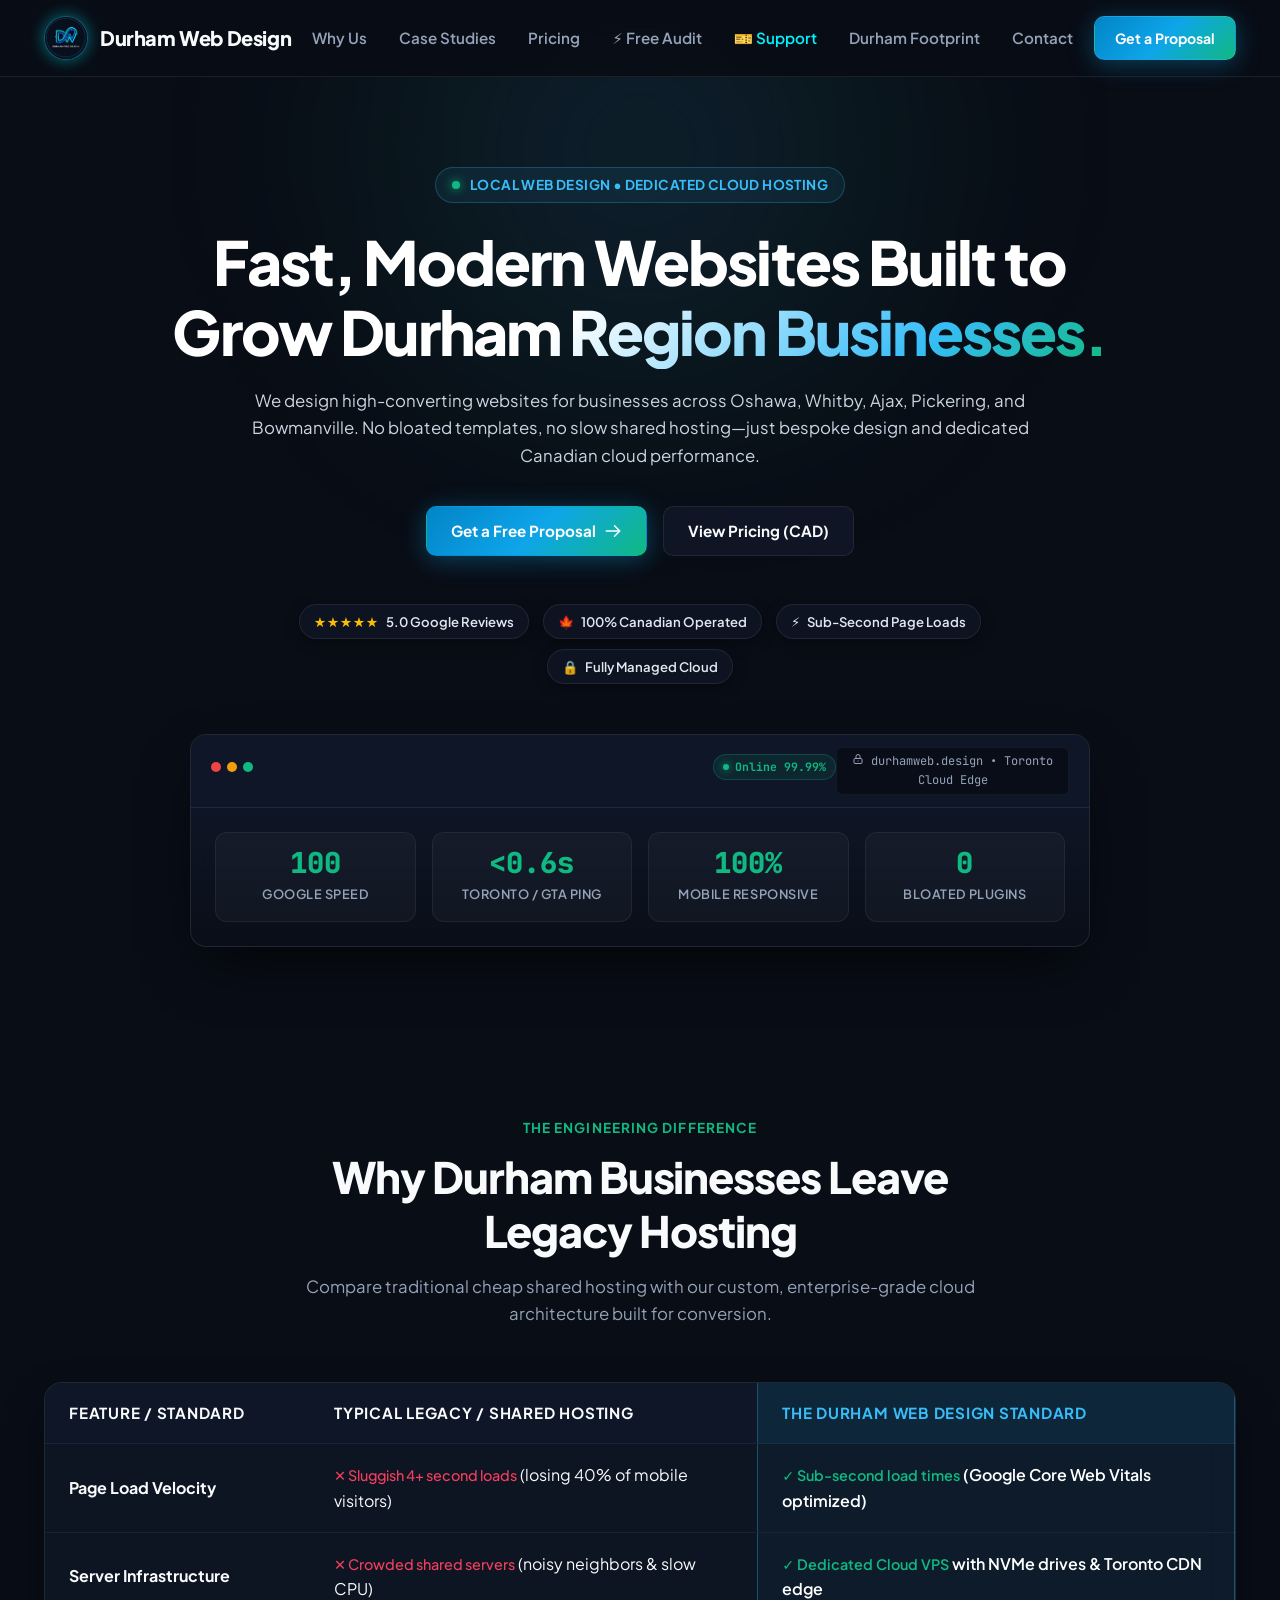
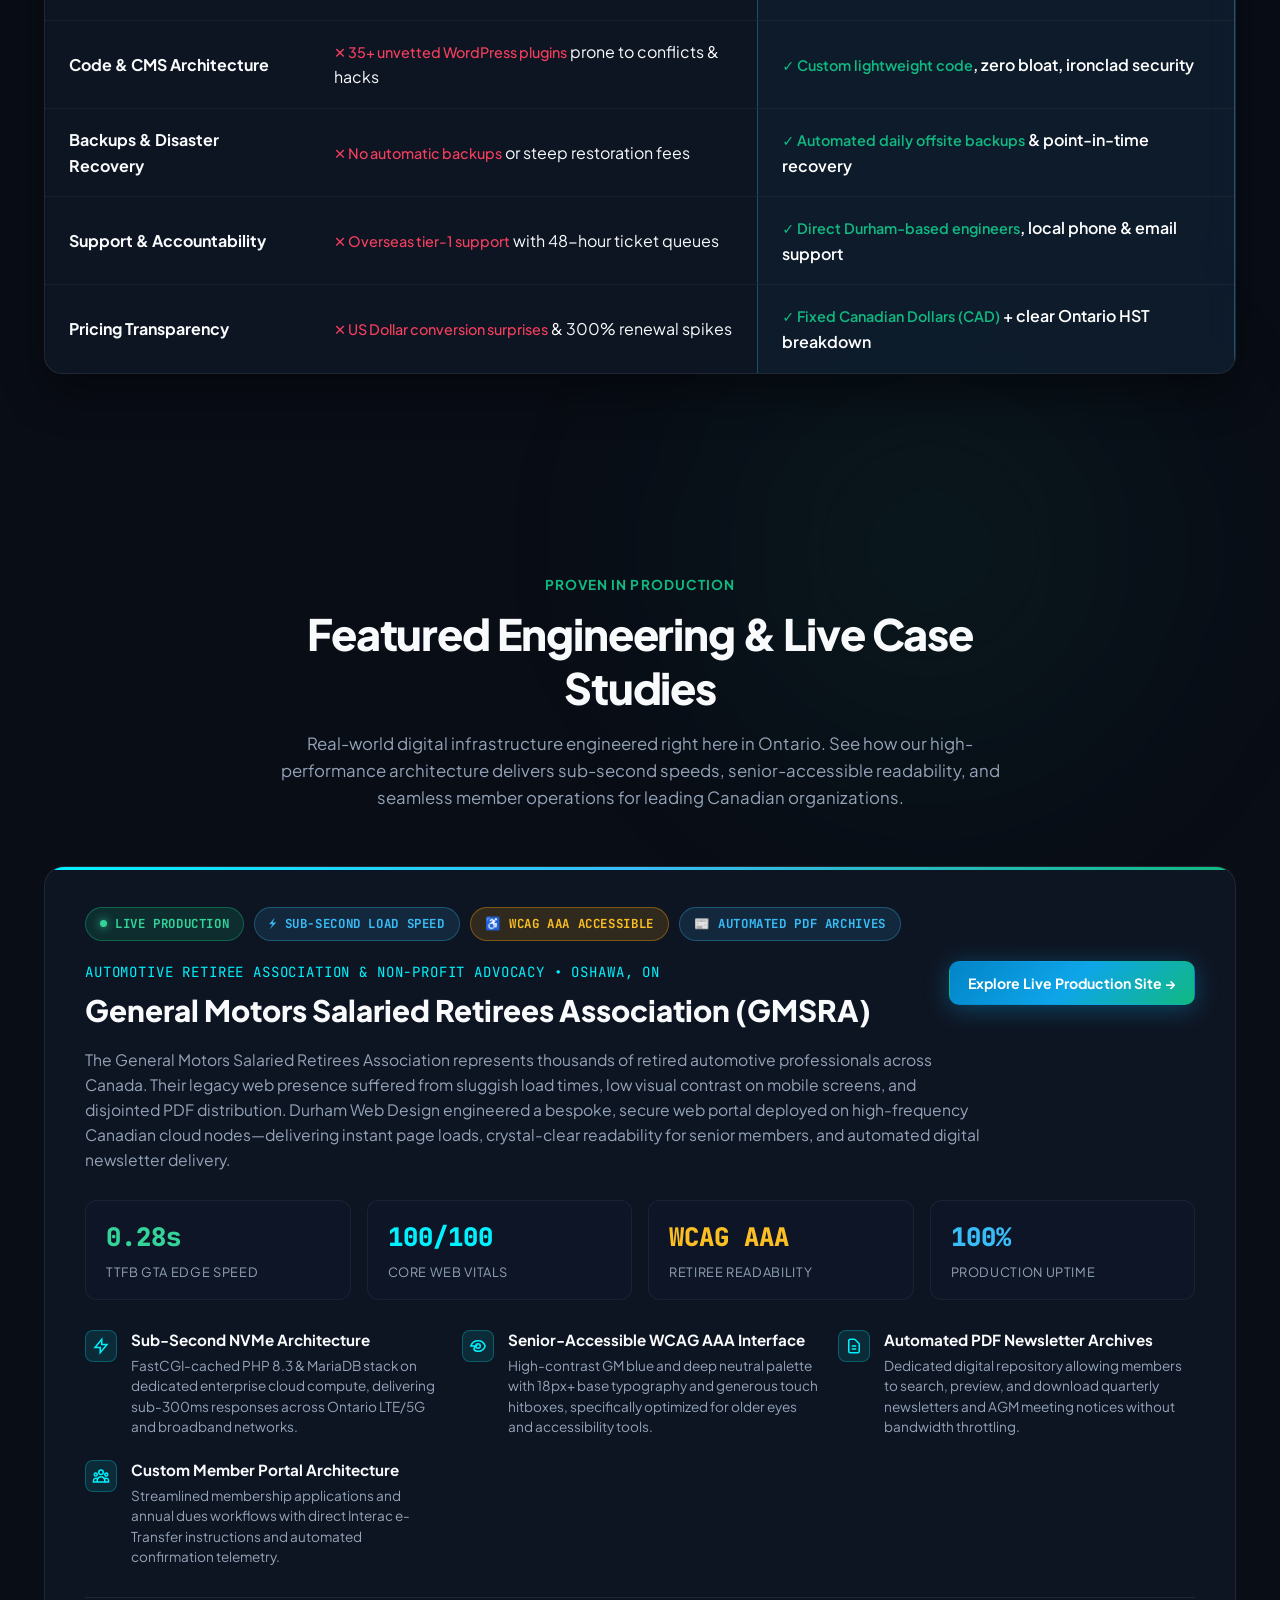
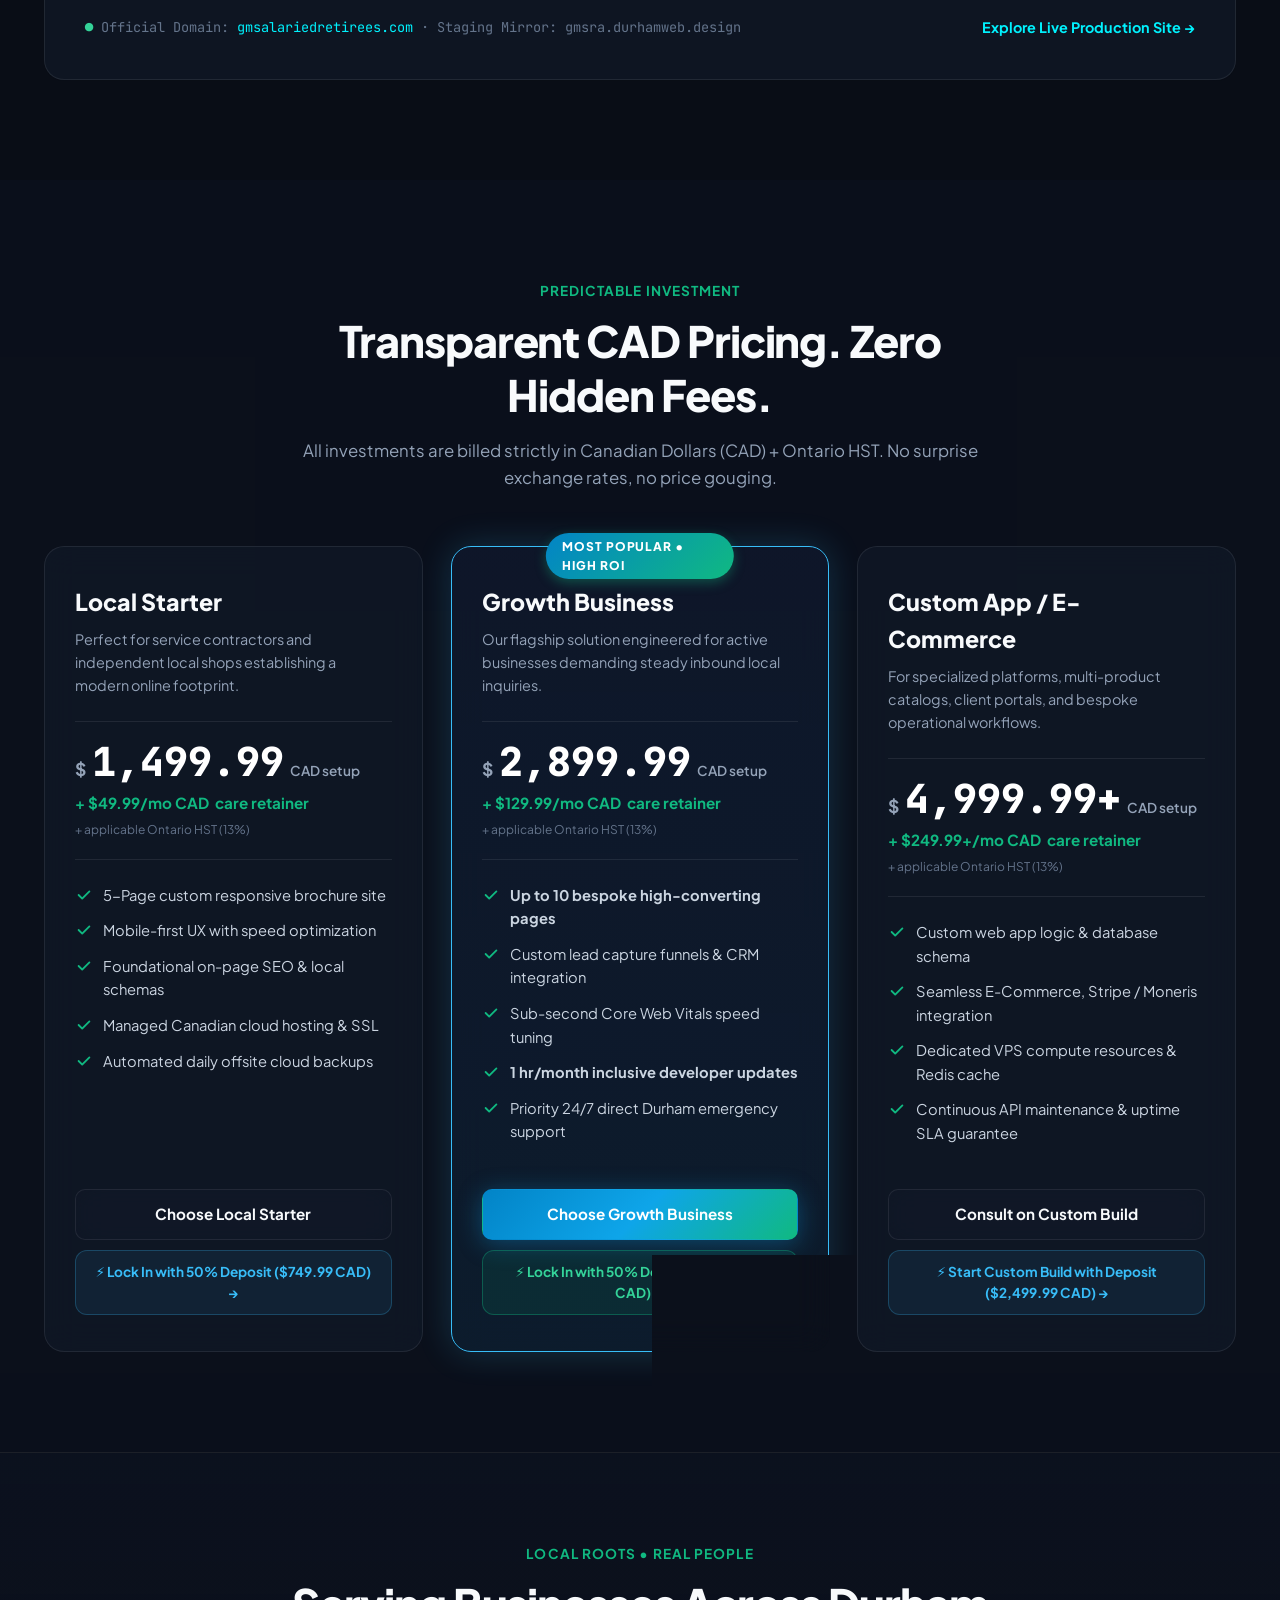
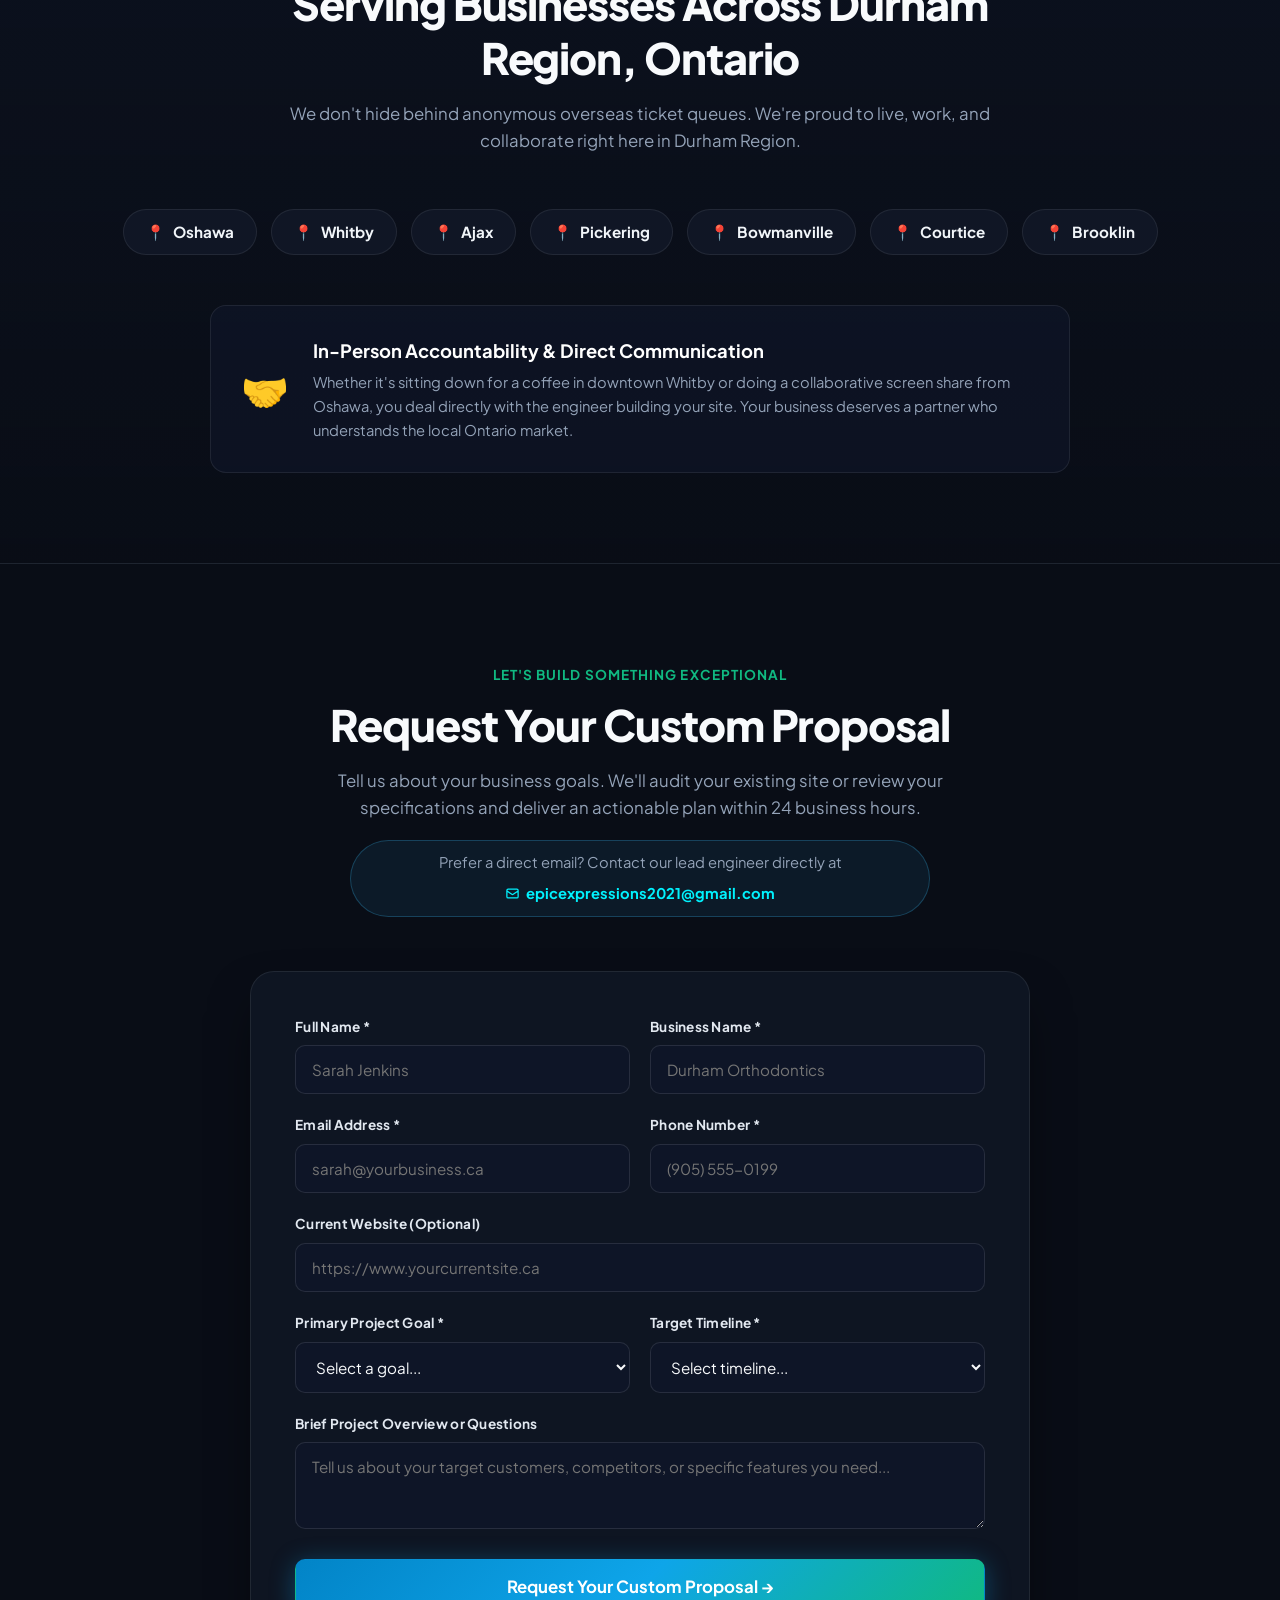
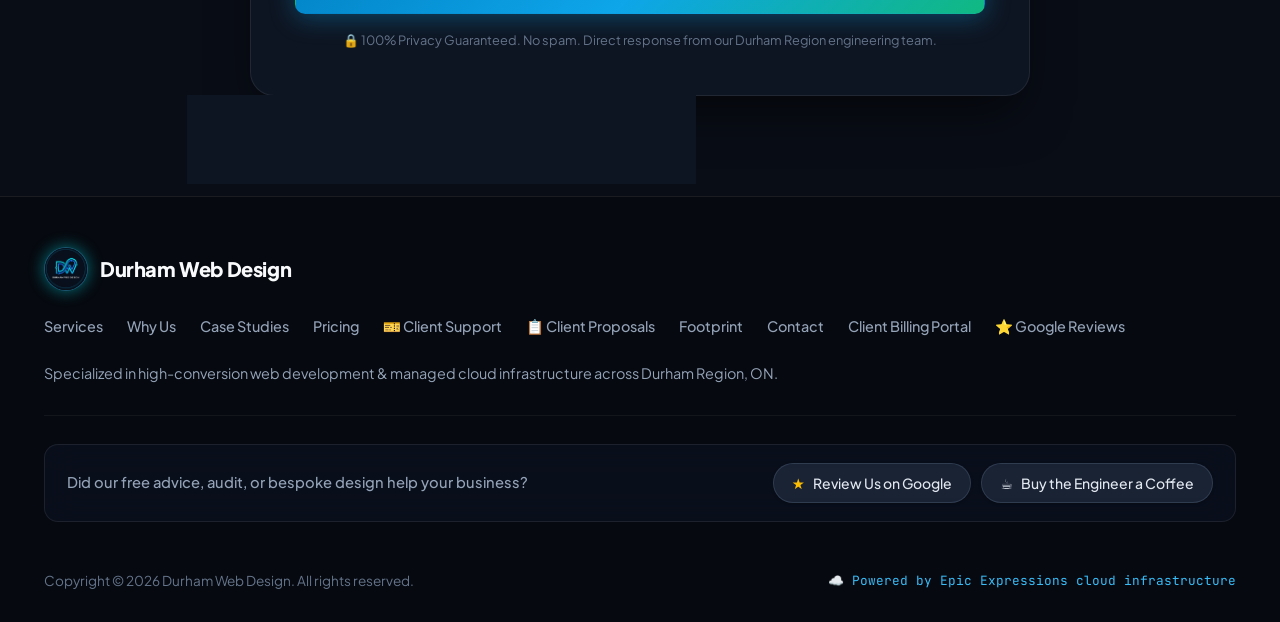
==== index.html @ 45ac253c "feat(support): add client support ticket portal and wire navigation into navbar, mobile drawer, and " ====
<!DOCTYPE html>
<html lang="en">
<head>
  <meta charset="UTF-8">
  <meta http-equiv="Cache-Control" content="no-cache, no-store, must-revalidate">
  <meta http-equiv="Pragma" content="no-cache">
  <meta http-equiv="Expires" content="0">
  <meta name="viewport" content="width=device-width, initial-scale=1.0">
  <title>Durham Web Design | High-Performance Websites for Durham Region Businesses</title>
  <meta name="description" content="Ultra-fast, modern websites engineered to grow businesses across Oshawa, Whitby, Ajax, Pickering, and Bowmanville. Dedicated Canadian cloud hosting with transparent CAD pricing.">

  <!-- Google tag (gtag.js) -->
  <script async src="https://www.googletagmanager.com/gtag/js?id=G-33S0Z7WYRG"></script>
  <script>
    window.dataLayer = window.dataLayer || [];
    function gtag(){dataLayer.push(arguments);}
    gtag('js', new Date());

    gtag('config', 'G-33S0Z7WYRG');
  </script>
  
  <!-- Google Fonts -->
  <link rel="preconnect" href="https://fonts.googleapis.com">
  <link rel="preconnect" href="https://fonts.gstatic.com" crossorigin>
  <link href="https://fonts.googleapis.com/css2?family=Plus+Jakarta+Sans:wght@400;500;600;700;800&family=JetBrains+Mono:wght@400;600&display=swap" rel="stylesheet">

  <!-- Brand Favicon -->
  <link rel="icon" type="image/png" href="assets/images/favicon.png">
  <link rel="apple-touch-icon" href="assets/images/logo.png">

  <style>
    /* ==========================================================================
       CSS VARIABLES & THEME SETUP
       ========================================================================== */
    :root {
      --bg-primary: #090d16;
      --bg-secondary: #0f172a;
      --bg-card: rgba(17, 24, 39, 0.75);
      --bg-card-hover: rgba(26, 37, 58, 0.85);
      --border-subtle: rgba(255, 255, 255, 0.08);
      --border-bright: rgba(56, 189, 248, 0.35);
      --text-main: #f8fafc;
      --text-muted: #94a3b8;
      --text-dim: #64748b;
      --accent-cyan: #00f2fe;
      --accent-blue: #38bdf8;
      --accent-emerald: #10b981;
      --accent-emerald-glow: rgba(16, 185, 129, 0.2);
      --danger: #f43f5e;
      --font-sans: 'Plus Jakarta Sans', system-ui, -apple-system, sans-serif;
      --font-mono: 'JetBrains Mono', monospace;
      --glass-filter: blur(16px);
      --transition-smooth: all 0.3s cubic-bezier(0.16, 1, 0.3, 1);
    }

    * {
      box-sizing: border-box;
      margin: 0;
      padding: 0;
      scroll-behavior: smooth;
    }

    html, body {
      overflow-x: hidden;
      max-width: 100vw;
      width: 100%;
    }

    body {
      background-color: var(--bg-primary);
      color: var(--text-main);
      font-family: var(--font-sans);
      line-height: 1.6;
      -webkit-font-smoothing: antialiased;
      position: relative;
    }

    /* Ambient Background Glow */
    .ambient-glow-wrapper {
      position: absolute;
      top: 0;
      left: 0;
      width: 100%;
      height: 100%;
      overflow: hidden;
      pointer-events: none;
      z-index: -1;
    }

    .ambient-glow-1 {
      position: absolute;
      top: -150px;
      left: 50%;
      transform: translateX(-50%);
      width: min(850px, 100vw);
      height: 600px;
      background: radial-gradient(circle, rgba(56, 189, 248, 0.12) 0%, rgba(16, 185, 129, 0.05) 50%, transparent 75%);
      filter: blur(80px);
      pointer-events: none;
    }

    .ambient-glow-2 {
      position: absolute;
      top: 1800px;
      right: 0;
      width: min(700px, 100vw);
      height: 700px;
      background: radial-gradient(circle, rgba(16, 185, 129, 0.08) 0%, transparent 70%);
      filter: blur(90px);
      pointer-events: none;
    }

    .container {
      width: 100%;
      max-width: 1240px;
      margin: 0 auto;
      padding: 0 24px;
    }

    /* ==========================================================================
       1. STICKY HEADER / NAVIGATION
       ========================================================================== */
    header {
      position: sticky;
      top: 0;
      z-index: 10000;
      background: rgba(9, 13, 22, 0.95);
      backdrop-filter: var(--glass-filter);
      -webkit-backdrop-filter: var(--glass-filter);
      border-bottom: 1px solid var(--border-subtle);
      transition: var(--transition-smooth);
    }

    .nav-wrapper {
      display: flex;
      align-items: center;
      justify-content: space-between;
      height: 76px;
    }

    .brand-logo {
      display: flex;
      align-items: center;
      gap: 12px;
      text-decoration: none;
      color: var(--text-main);
      font-weight: 800;
      font-size: 1.25rem;
      letter-spacing: -0.02em;
    }

        .brand-logo-img {
      width: 44px;
      height: 44px;
      border-radius: 50%;
      object-fit: cover;
      box-shadow: 0 0 16px rgba(0, 242, 254, 0.45);
      border: 1.5px solid rgba(56, 189, 248, 0.4);
      transition: transform 0.3s cubic-bezier(0.16, 1, 0.3, 1), box-shadow 0.3s ease;
      display: block;
      background: #090d16;
    }

    .brand-logo:hover .brand-logo-img {
      transform: scale(1.08) rotate(2deg);
      box-shadow: 0 0 24px rgba(0, 242, 254, 0.7), 0 0 8px rgba(56, 189, 248, 0.5);
    }

    .nav-links {
      display: flex;
      align-items: center;
      gap: 32px;
      list-style: none;
    }

    .nav-links a {
      text-decoration: none;
      color: var(--text-muted);
      font-size: 0.95rem;
      font-weight: 600;
      transition: var(--transition-smooth);
    }

    .nav-links a:hover {
      color: var(--text-main);
    }

    .btn {
      display: inline-flex;
      align-items: center;
      justify-content: center;
      gap: 8px;
      font-family: var(--font-sans);
      font-weight: 700;
      font-size: 0.95rem;
      padding: 12px 24px;
      border-radius: 10px;
      cursor: pointer;
      text-decoration: none;
      transition: var(--transition-smooth);
      border: 1px solid transparent;
    }

    .btn-header {
      background: rgba(255, 255, 255, 0.05);
      color: var(--text-main);
      border-color: var(--border-subtle);
    }

    .btn-header:hover {
      background: rgba(255, 255, 255, 0.12);
      border-color: rgba(255, 255, 255, 0.25);
      transform: translateY(-1px);
    }

    .btn-primary {
      background: linear-gradient(135deg, #0284c7 0%, #0ea5e9 50%, #10b981 100%);
      color: #ffffff;
      box-shadow: 0 4px 25px rgba(14, 165, 233, 0.35);
    }

    .btn-primary:hover {
      transform: translateY(-2px);
      box-shadow: 0 8px 32px rgba(16, 185, 129, 0.45);
      filter: brightness(1.08);
    }

    .btn-secondary {
      background: rgba(17, 24, 39, 0.85);
      color: var(--text-main);
      border: 1px solid var(--border-subtle);
      backdrop-filter: var(--glass-filter);
    }

    .btn-secondary:hover {
      background: rgba(30, 41, 59, 0.9);
      border-color: var(--accent-blue);
      transform: translateY(-2px);
    }

    .btn-full {
      width: 100%;
    }

    /* Mobile Nav Toggle */
    .menu-toggle {
      display: none;
      background: none;
      border: none;
      color: var(--text-main);
      font-size: 1.5rem;
      cursor: pointer;
    }

    /* ==========================================================================
       2. HERO SECTION
       ========================================================================== */
    .hero {
      padding: 90px 0 70px;
      text-align: center;
      position: relative;
    }

    .eyebrow-badge {
      display: inline-flex;
      align-items: center;
      gap: 10px;
      padding: 6px 16px;
      border-radius: 9999px;
      background: rgba(56, 189, 248, 0.08);
      border: 1px solid rgba(56, 189, 248, 0.25);
      color: var(--accent-blue);
      font-size: 0.85rem;
      font-weight: 700;
      letter-spacing: 0.03em;
      text-transform: uppercase;
      margin-bottom: 24px;
    }

    .eyebrow-dot {
      width: 8px;
      height: 8px;
      border-radius: 50%;
      background: var(--accent-emerald);
      box-shadow: 0 0 10px var(--accent-emerald);
      animation: pulse 2s infinite;
    }

    @keyframes pulse {
      0% { opacity: 0.6; transform: scale(0.9); }
      50% { opacity: 1; transform: scale(1.2); }
      100% { opacity: 0.6; transform: scale(0.9); }
    }

    .hero-title {
      font-size: clamp(2.3rem, 5.2vw, 3.8rem);
      font-weight: 800;
      line-height: 1.15;
      letter-spacing: -0.03em;
      max-width: 940px;
      margin: 0 auto 20px;
      color: #ffffff;
    }

    .hero-title .gradient-text {
      background: linear-gradient(135deg, #ffffff 30%, var(--accent-blue) 75%, var(--accent-emerald) 100%);
      -webkit-background-clip: text;
      -webkit-text-fill-color: transparent;
    }

    .hero-subtitle {
      font-size: 1.15rem;
      color: var(--text-muted);
      max-width: 780px;
      margin: 0 auto 36px;
      line-height: 1.7;
    }

    .hero-actions {
      display: flex;
      align-items: center;
      justify-content: center;
      gap: 16px;
      flex-wrap: wrap;
      margin-bottom: 48px;
    }

    .trust-badges {
      display: flex;
      align-items: center;
      justify-content: center;
      gap: 28px;
      flex-wrap: wrap;
      padding-top: 24px;
      border-top: 1px solid rgba(255, 255, 255, 0.05);
    }

    .trust-item {
      display: flex;
      align-items: center;
      gap: 8px;
      font-size: 0.9rem;
      font-weight: 600;
      color: #cbd5e1;
    }

    /* Live Performance Preview Card */
    .hero-preview {
      margin-top: 50px;
      border-radius: 16px;
      background: var(--bg-card);
      border: 1px solid var(--border-subtle);
      box-shadow: 0 25px 60px -15px rgba(0, 0, 0, 0.7);
      backdrop-filter: var(--glass-filter);
      overflow: hidden;
      max-width: 900px;
      margin-left: auto;
      margin-right: auto;
    }

    .browser-header {
      background: rgba(15, 23, 42, 0.95);
      padding: 12px 20px;
      display: flex;
      align-items: center;
      justify-content: space-between;
      border-bottom: 1px solid var(--border-subtle);
    }

    .window-dots {
      display: flex;
      gap: 6px;
    }

    .window-dot {
      width: 10px;
      height: 10px;
      border-radius: 50%;
    }

    .dot-red { background: #ef4444; }
    .dot-yellow { background: #f59e0b; }
    .dot-green { background: #10b981; }

    .browser-url {
      font-family: var(--font-mono);
      font-size: 0.75rem;
      color: var(--text-muted);
      background: rgba(0, 0, 0, 0.4);
      padding: 4px 14px;
      border-radius: 6px;
      border: 1px solid rgba(255, 255, 255, 0.05);
    }

    .browser-content {
      padding: 24px;
      display: grid;
      grid-template-columns: repeat(auto-fit, minmax(180px, 1fr));
      gap: 16px;
      background: linear-gradient(180deg, rgba(15, 23, 42, 0.4) 0%, rgba(9, 13, 22, 0.8) 100%);
    }

    .metric-pill {
      background: rgba(255, 255, 255, 0.03);
      border: 1px solid rgba(255, 255, 255, 0.06);
      border-radius: 12px;
      padding: 16px;
      text-align: center;
      transition: var(--transition-smooth);
    }

    .metric-pill:hover {
      border-color: var(--accent-blue);
      transform: translateY(-2px);
    }

    .metric-pill .score {
      font-size: 1.8rem;
      font-weight: 800;
      color: var(--accent-emerald);
      font-family: var(--font-mono);
      line-height: 1;
      margin-bottom: 6px;
    }

    .metric-pill .label {
      font-size: 0.8rem;
      color: var(--text-muted);
      font-weight: 600;
      text-transform: uppercase;
      letter-spacing: 0.04em;
    }

    /* ==========================================================================
       SECTION HEADERS
       ========================================================================== */
    .section-spacing {
      padding: 100px 0;
    }

    .section-header {
      text-align: center;
      max-width: 720px;
      margin: 0 auto 54px;
    }

    .section-eyebrow {
      color: var(--accent-emerald);
      font-weight: 700;
      font-size: 0.85rem;
      text-transform: uppercase;
      letter-spacing: 0.08em;
      margin-bottom: 12px;
      display: block;
    }

    .section-title {
      font-size: clamp(1.9rem, 3.5vw, 2.7rem);
      font-weight: 800;
      letter-spacing: -0.025em;
      margin-bottom: 16px;
      line-height: 1.25;
    }

    .section-desc {
      color: var(--text-muted);
      font-size: 1.05rem;
    }

    /* ==========================================================================
       3. COMPARISON TABLE: LEGACY VS DURHAM WEB DESIGN
       ========================================================================== */
    .comparison-table-desktop {
      display: block;
      width: 100%;
    }

    .table-container {
      background: var(--bg-card);
      border-radius: 18px;
      border: 1px solid var(--border-subtle);
      overflow-x: auto;
      backdrop-filter: var(--glass-filter);
      box-shadow: 0 20px 40px rgba(0, 0, 0, 0.4);
    }

    .comparison-table {
      width: 100%;
      border-collapse: collapse;
      text-align: left;
    }

    @media (min-width: 769px) {
      .comparison-table {
        min-width: 650px;
      }
    }

    .comparison-table th, 
    .comparison-table td {
      padding: 18px 24px;
      border-bottom: 1px solid rgba(255, 255, 255, 0.05);
    }

    .comparison-table th {
      font-size: 0.95rem;
      font-weight: 700;
      text-transform: uppercase;
      letter-spacing: 0.05em;
      background: rgba(15, 23, 42, 0.9);
    }

    .comparison-table th.highlight-col {
      background: rgba(14, 165, 233, 0.12);
      color: var(--accent-blue);
      border-left: 1px solid var(--border-bright);
      border-right: 1px solid var(--border-bright);
    }

    .comparison-table td.highlight-col {
      background: rgba(14, 165, 233, 0.04);
      border-left: 1px solid var(--border-bright);
      border-right: 1px solid var(--border-bright);
      font-weight: 600;
      color: #ffffff;
    }

    .comparison-table tr:last-child td {
      border-bottom: none;
    }

    .tag-bad {
      display: inline-flex;
      align-items: center;
      gap: 6px;
      color: var(--danger);
      font-weight: 500;
      font-size: 0.9rem;
    }

    .tag-good {
      display: inline-flex;
      align-items: center;
      gap: 6px;
      color: var(--accent-emerald);
      font-weight: 600;
      font-size: 0.9rem;
    }

    /* Mobile Comparison Cards Stack */
    .comparison-cards-mobile {
      display: none;
    }

    .comp-card-mobile {
      background: var(--bg-card);
      border: 1px solid var(--border-subtle);
      border-radius: 16px;
      padding: 20px 18px;
      backdrop-filter: var(--glass-filter);
      box-shadow: 0 10px 25px rgba(0, 0, 0, 0.3);
      display: flex;
      flex-direction: column;
      gap: 12px;
      transition: var(--transition-smooth);
    }

    .comp-card-header {
      display: flex;
      align-items: center;
      justify-content: space-between;
      border-bottom: 1px solid rgba(255, 255, 255, 0.06);
      padding-bottom: 10px;
    }

    .comp-feature-name {
      font-size: 1.05rem;
      font-weight: 800;
      color: #ffffff;
      letter-spacing: -0.01em;
    }

    .comp-feature-badge {
      font-size: 0.72rem;
      font-family: var(--font-mono);
      font-weight: 600;
      color: var(--accent-blue);
      background: rgba(56, 189, 248, 0.1);
      padding: 3px 9px;
      border-radius: 6px;
      border: 1px solid rgba(56, 189, 248, 0.2);
    }

    .comp-row {
      border-radius: 12px;
      padding: 12px 14px;
      display: flex;
      flex-direction: column;
      gap: 5px;
    }

    .comp-row-legacy {
      background: rgba(244, 63, 94, 0.05);
      border: 1px solid rgba(244, 63, 94, 0.18);
    }

    .comp-row-dwd {
      background: linear-gradient(135deg, rgba(14, 165, 233, 0.1) 0%, rgba(16, 185, 129, 0.08) 100%);
      border: 1px solid var(--border-bright);
      box-shadow: 0 0 18px rgba(56, 189, 248, 0.08);
    }

    .comp-label-bad {
      font-size: 0.75rem;
      font-weight: 700;
      color: var(--danger);
      text-transform: uppercase;
      letter-spacing: 0.04em;
      display: flex;
      align-items: center;
      gap: 5px;
    }

    .comp-text-bad {
      font-size: 0.88rem;
      color: #cbd5e1;
      line-height: 1.45;
    }

    .comp-label-good {
      font-size: 0.75rem;
      font-weight: 700;
      color: var(--accent-emerald);
      text-transform: uppercase;
      letter-spacing: 0.04em;
      display: flex;
      align-items: center;
      gap: 5px;
    }

    .comp-text-good {
      font-size: 0.92rem;
      font-weight: 600;
      color: #ffffff;
      line-height: 1.45;
    }

    /* ==========================================================================
       4. TRANSPARENT PRICING GRID
       ========================================================================== */
    .pricing-grid {
      display: grid;
      grid-template-columns: repeat(auto-fit, minmax(320px, 1fr));
      gap: 28px;
      align-items: stretch;
    }

    .pricing-card {
      background: var(--bg-card);
      border: 1px solid var(--border-subtle);
      border-radius: 20px;
      padding: 36px 30px;
      backdrop-filter: var(--glass-filter);
      display: flex;
      flex-direction: column;
      position: relative;
      transition: var(--transition-smooth);
    }

    .pricing-card:hover {
      transform: translateY(-4px);
      border-color: rgba(255, 255, 255, 0.2);
      box-shadow: 0 20px 40px -10px rgba(0, 0, 0, 0.5);
    }

    .pricing-card.featured {
      background: linear-gradient(180deg, rgba(15, 23, 42, 0.95) 0%, rgba(13, 30, 48, 0.85) 100%);
      border: 1.5px solid var(--accent-blue);
      box-shadow: 0 0 35px rgba(56, 189, 248, 0.2);
    }

    .featured-badge {
      position: absolute;
      top: -14px;
      left: 50%;
      transform: translateX(-50%);
      background: linear-gradient(135deg, #0284c7, #10b981);
      color: #ffffff;
      font-size: 0.75rem;
      font-weight: 800;
      text-transform: uppercase;
      letter-spacing: 0.08em;
      padding: 4px 16px;
      border-radius: 9999px;
      box-shadow: 0 4px 12px rgba(16, 185, 129, 0.35);
    }

    .plan-name {
      font-size: 1.45rem;
      font-weight: 800;
      margin-bottom: 8px;
    }

    .plan-desc {
      color: var(--text-muted);
      font-size: 0.9rem;
      min-height: 44px;
      margin-bottom: 24px;
    }

    .price-block {
      border-top: 1px solid var(--border-subtle);
      border-bottom: 1px solid var(--border-subtle);
      padding: 20px 0;
      margin-bottom: 24px;
    }

    .price-setup {
      display: flex;
      align-items: baseline;
      gap: 6px;
    }

    .price-currency {
      font-size: 1.1rem;
      font-weight: 700;
      color: var(--text-muted);
    }

    .price-amount {
      font-size: 2.5rem;
      font-weight: 800;
      color: #ffffff;
      font-family: var(--font-mono);
      line-height: 1;
    }

    .price-unit {
      font-size: 0.85rem;
      color: var(--text-muted);
      font-weight: 600;
    }

    .price-retainer {
      margin-top: 8px;
      font-size: 0.95rem;
      color: var(--accent-emerald);
      font-weight: 700;
      display: flex;
      align-items: center;
      gap: 6px;
    }

    .tax-notice {
      font-size: 0.75rem;
      color: var(--text-dim);
      margin-top: 4px;
    }

    .plan-features {
      list-style: none;
      margin-bottom: 32px;
      flex-grow: 1;
    }

    .plan-features li {
      display: flex;
      align-items: flex-start;
      gap: 10px;
      font-size: 0.92rem;
      color: #cbd5e1;
      margin-bottom: 12px;
    }

    .plan-features li svg {
      width: 18px;
      height: 18px;
      flex-shrink: 0;
      color: var(--accent-emerald);
      margin-top: 2px;
    }

    .stripe-deposit-link {
      display: inline-flex;
      align-items: center;
      justify-content: center;
      width: 100%;
      box-sizing: border-box;
      gap: 6px;
      margin-top: 10px;
      padding: 10px 14px;
      border-radius: 12px;
      font-size: 0.85rem;
      font-weight: 700;
      text-decoration: none;
      color: #38bdf8;
      background: rgba(56, 189, 248, 0.08);
      border: 1px solid rgba(56, 189, 248, 0.25);
      transition: var(--transition-smooth);
      text-align: center;
    }

    .stripe-deposit-link:hover {
      background: rgba(56, 189, 248, 0.16);
      border-color: rgba(56, 189, 248, 0.5);
      color: #ffffff;
      transform: translateY(-2px);
      box-shadow: 0 4px 14px rgba(56, 189, 248, 0.25);
    }

    .pricing-card.featured .stripe-deposit-link {
      color: #34d399;
      background: rgba(16, 185, 129, 0.1);
      border-color: rgba(16, 185, 129, 0.35);
    }

    .pricing-card.featured .stripe-deposit-link:hover {
      background: rgba(16, 185, 129, 0.2);
      border-color: rgba(16, 185, 129, 0.6);
      color: #ffffff;
      box-shadow: 0 4px 14px rgba(16, 185, 129, 0.3);
    }

    /* ==========================================================================
       5. REGIONAL SERVICE FOOTPRINT
       ========================================================================== */
    .footprint-section {
      background: linear-gradient(180deg, rgba(15, 23, 42, 0.4) 0%, rgba(9, 13, 22, 0.9) 100%);
      border-top: 1px solid var(--border-subtle);
      border-bottom: 1px solid var(--border-subtle);
      padding: 90px 0;
    }

    .town-pills {
      display: flex;
      justify-content: center;
      flex-wrap: wrap;
      gap: 14px;
      margin-top: 36px;
    }

    .town-pill {
      background: rgba(17, 24, 39, 0.9);
      border: 1px solid var(--border-subtle);
      padding: 10px 22px;
      border-radius: 9999px;
      font-weight: 700;
      font-size: 0.95rem;
      color: #f1f5f9;
      display: flex;
      align-items: center;
      gap: 8px;
      transition: var(--transition-smooth);
    }

    .town-pill:hover {
      border-color: var(--accent-emerald);
      color: #ffffff;
      transform: translateY(-2px);
      box-shadow: 0 6px 20px var(--accent-emerald-glow);
    }

    .local-guarantee-box {
      margin-top: 50px;
      padding: 30px;
      border-radius: 16px;
      background: rgba(15, 23, 42, 0.6);
      border: 1px solid var(--border-subtle);
      display: flex;
      align-items: center;
      gap: 24px;
      max-width: 860px;
      margin-left: auto;
      margin-right: auto;
    }

    .local-guarantee-icon {
      font-size: 2.4rem;
      line-height: 1;
    }

    .local-guarantee-text h4 {
      font-size: 1.15rem;
      font-weight: 700;
      margin-bottom: 6px;
      color: #ffffff;
    }

    .local-guarantee-text p {
      font-size: 0.92rem;
      color: var(--text-muted);
    }

    /* ==========================================================================
       6. HIGH-CONVERSION LEAD INTAKE FORM
       ========================================================================== */
    .form-wrapper {
      max-width: 780px;
      margin: 0 auto;
      background: var(--bg-card);
      border: 1px solid var(--border-subtle);
      border-radius: 24px;
      padding: 44px;
      backdrop-filter: var(--glass-filter);
      box-shadow: 0 25px 50px -12px rgba(0, 0, 0, 0.6);
      position: relative;
    }

    .form-grid {
      display: grid;
      grid-template-columns: 1fr 1fr;
      gap: 20px;
    }

    .form-full {
      grid-column: span 2;
    }

    .form-group {
      display: flex;
      flex-direction: column;
      gap: 8px;
    }

    .form-group label {
      font-size: 0.85rem;
      font-weight: 700;
      color: #e2e8f0;
      letter-spacing: 0.02em;
    }

    .form-group input,
    .form-group select,
    .form-group textarea {
      background: rgba(15, 23, 42, 0.8);
      border: 1px solid rgba(255, 255, 255, 0.1);
      border-radius: 10px;
      padding: 14px 16px;
      color: var(--text-main);
      font-family: var(--font-sans);
      font-size: 0.95rem;
      transition: var(--transition-smooth);
      outline: none;
    }

    .form-group input:focus,
    .form-group select:focus,
    .form-group textarea:focus {
      border-color: var(--accent-blue);
      box-shadow: 0 0 0 3px rgba(56, 189, 248, 0.2);
      background: rgba(15, 23, 42, 1);
    }

    .form-group select option {
      background: #0f172a;
      color: #ffffff;
    }

    .form-disclaimer {
      font-size: 0.8rem;
      color: var(--text-dim);
      text-align: center;
      margin-top: 16px;
    }

    .form-success {
      display: none;
      text-align: center;
      padding: 40px 20px;
    }

    .form-success-icon {
      font-size: 3rem;
      color: var(--accent-emerald);
      margin-bottom: 16px;
    }

    /* ==========================================================================
       7. FOOTER
       ========================================================================== */
    footer {
      border-top: 1px solid var(--border-subtle);
      background: #06090f;
      padding: 50px 0 30px;
      color: var(--text-muted);
      font-size: 0.9rem;
    }

    .footer-top {
      display: flex;
      justify-content: space-between;
      align-items: center;
      flex-wrap: wrap;
      gap: 24px;
      padding-bottom: 30px;
      border-bottom: 1px solid rgba(255, 255, 255, 0.05);
    }

    .footer-links {
      display: flex;
      align-items: center;
      flex-wrap: wrap;
      gap: 24px;
      list-style: none;
      padding: 0;
      margin: 0;
    }

    .footer-links li {
      margin: 0;
      padding: 0;
    }

    .footer-links a {
      color: #94A3B8;
      text-decoration: none;
      font-size: 0.9rem;
      font-weight: 500;
      transition: color 0.2s ease, text-shadow 0.2s ease;
    }

    .footer-links a:hover {
      color: #00D2FF;
      text-shadow: 0 0 10px rgba(0, 210, 255, 0.45);
    }

    .footer-appreciation {
      margin: 28px 0 24px;
      padding: 18px 22px;
      border: 1px solid var(--border-subtle);
      border-radius: 14px;
      background: rgba(15, 23, 42, 0.45);
      backdrop-filter: var(--glass-filter);
      -webkit-backdrop-filter: var(--glass-filter);
      display: flex;
      align-items: center;
      justify-content: space-between;
      flex-wrap: wrap;
      gap: 16px;
    }

    .appreciation-text {
      color: var(--text-muted);
      font-size: 0.92rem;
      font-weight: 500;
    }

    .coffee-pill-btn {
      display: inline-flex;
      align-items: center;
      gap: 8px;
      padding: 8px 18px;
      font-size: 0.875rem;
      font-weight: 500;
      border-radius: 9999px;
      background: rgba(30, 41, 59, 0.8);
      color: #e2e8f0;
      border: 1px solid rgba(51, 65, 85, 0.85);
      text-decoration: none;
      transition: all 0.2s ease;
      box-shadow: 0 1px 3px rgba(0, 0, 0, 0.25);
    }

    .coffee-pill-btn:hover {
      background: rgba(51, 65, 85, 0.9);
      color: #22d3ee;
      border-color: rgba(6, 182, 212, 0.45);
      box-shadow: 0 0 15px rgba(6, 182, 212, 0.25);
      transform: translateY(-1px);
    }

    .appreciation-actions {
      display: flex;
      align-items: center;
      flex-wrap: wrap;
      gap: 10px;
    }

    .google-review-pill-btn {
      display: inline-flex;
      align-items: center;
      gap: 8px;
      padding: 8px 18px;
      font-size: 0.875rem;
      font-weight: 500;
      border-radius: 9999px;
      background: rgba(30, 41, 59, 0.8);
      color: #e2e8f0;
      border: 1px solid rgba(51, 65, 85, 0.85);
      text-decoration: none;
      transition: all 0.2s ease;
      box-shadow: 0 1px 3px rgba(0, 0, 0, 0.25);
    }

    .google-review-pill-btn:hover {
      background: rgba(51, 65, 85, 0.9);
      color: #fbbc04;
      border-color: rgba(251, 188, 4, 0.45);
      box-shadow: 0 0 15px rgba(251, 188, 4, 0.25);
      transform: translateY(-1px);
    }

    .footer-bottom {
      padding-top: 24px;
      display: flex;
      justify-content: space-between;
      align-items: center;
      flex-wrap: wrap;
      gap: 16px;
      font-size: 0.85rem;
      color: var(--text-dim);
    }

    .cloud-tag {
      display: inline-flex;
      align-items: center;
      gap: 6px;
      color: var(--accent-blue);
      font-family: var(--font-mono);
      font-size: 0.8rem;
    }

       /* ==========================================================================
       MOBILE DRAWER & NAVIGATION ENHANCEMENTS
       ========================================================================== */
    .menu-toggle {
      display: none;
      background: rgba(255, 255, 255, 0.05);
      border: 1px solid var(--border-subtle);
      border-radius: 10px;
      width: 44px;
      height: 44px;
      padding: 11px 9px;
      cursor: pointer;
      flex-direction: column;
      justify-content: space-around;
      align-items: center;
      transition: var(--transition-smooth);
      z-index: 102;
    }

    .menu-toggle:hover {
      background: rgba(255, 255, 255, 0.1);
      border-color: var(--border-bright);
    }

    .hamburger-bar {
      width: 22px;
      height: 2px;
      background: #ffffff;
      border-radius: 99px;
      transition: all 0.3s cubic-bezier(0.16, 1, 0.3, 1);
      transform-origin: center;
    }

    .menu-toggle.active .hamburger-bar:nth-child(1) {
      transform: translateY(7px) rotate(45deg);
      background: var(--accent-blue);
    }
    .menu-toggle.active .hamburger-bar:nth-child(2) {
      opacity: 0;
      transform: scaleX(0);
    }
    .menu-toggle.active .hamburger-bar:nth-child(3) {
      transform: translateY(-7px) rotate(-45deg);
      background: var(--accent-blue);
    }

    /* Mobile Navigation Drawer */
    .mobile-drawer {
      position: fixed;
      top: 76px;
      left: 0;
      right: 0;
      background: rgba(9, 13, 22, 0.98);
      backdrop-filter: blur(24px);
      -webkit-backdrop-filter: blur(24px);
      border-bottom: 1px solid var(--border-bright);
      padding: 24px 20px 32px;
      display: flex;
      flex-direction: column;
      gap: 20px;
      transform: translateY(-120%);
      opacity: 0;
      pointer-events: none;
      transition: all 0.35s cubic-bezier(0.16, 1, 0.3, 1);
      z-index: 9999;
      box-shadow: 0 25px 50px rgba(0, 0, 0, 0.8), 0 0 40px rgba(56, 189, 248, 0.15);
      max-height: calc(100vh - 76px);
      overflow-y: auto;
    }

    .mobile-drawer.active {
      transform: translateY(0);
      opacity: 1;
      pointer-events: auto;
    }

    .mobile-nav-links {
      list-style: none;
      display: flex;
      flex-direction: column;
      gap: 6px;
    }

    .mobile-nav-links a {
      display: flex;
      align-items: center;
      justify-content: space-between;
      padding: 14px 18px;
      border-radius: 12px;
      color: var(--text-main);
      text-decoration: none;
      font-size: 1.05rem;
      font-weight: 700;
      letter-spacing: -0.01em;
      transition: var(--transition-smooth);
      background: rgba(255, 255, 255, 0.02);
      border: 1px solid transparent;
      min-height: 48px;
    }

    .mobile-nav-links a:hover,
    .mobile-nav-links a:active {
      background: rgba(56, 189, 248, 0.1);
      border-color: var(--border-bright);
      color: var(--accent-blue);
      padding-left: 22px;
    }

    .mobile-drawer-footer {
      display: flex;
      flex-direction: column;
      gap: 14px;
      padding-top: 14px;
      border-top: 1px solid var(--border-subtle);
    }

    .mobile-backdrop {
      position: fixed;
      inset: 0;
      top: 76px;
      background: rgba(0, 0, 0, 0.7);
      backdrop-filter: blur(4px);
      opacity: 0;
      pointer-events: none;
      transition: opacity 0.3s ease;
      z-index: 9998;
    }

    .mobile-backdrop.active {
      opacity: 1;
      pointer-events: auto;
    }

    body.no-scroll {
      overflow: hidden;
    }

    .table-scroll-hint {
      display: none;
      align-items: center;
      gap: 6px;
      font-size: 0.8rem;
      color: var(--accent-blue);
      margin-bottom: 10px;
      font-family: var(--font-mono);
    }

    /* ==========================================================================
       RESPONSIVE BREAKPOINTS (Fluid Typography & Mobile-First Tuning)
       ========================================================================== */
    @media (max-width: 992px) {
      .container {
        padding: 0 20px;
      }
      .section-spacing {
        padding: 70px 0;
      }
      .pricing-grid {
        grid-template-columns: repeat(auto-fit, minmax(280px, 1fr));
        gap: 22px;
      }
      .local-guarantee-box {
        flex-direction: column;
        text-align: center;
        padding: 24px 20px;
      }
    }

    @media (max-width: 768px) {
      .nav-links {
        display: none !important;
      }
      .btn-header {
        display: none !important;
      }
      .menu-toggle {
        display: flex !important;
      }
      .hero {
        padding: 50px 0 35px;
      }
      .hero-title {
        font-size: clamp(2rem, 7vw, 2.9rem);
        margin-bottom: 16px;
      }
      .hero-subtitle {
        font-size: 1rem;
        margin-bottom: 28px;
      }
      .trust-badges {
        gap: 16px;
      }
      .form-grid {
        grid-template-columns: 1fr;
      }
      .form-full {
        grid-column: span 1;
      }
      .form-wrapper {
        padding: 30px 20px;
      }
      .comparison-table-desktop {
        display: none !important;
      }
      .comparison-cards-mobile {
        display: flex !important;
        flex-direction: column;
        gap: 16px;
        width: 100%;
      }
      .ambient-glow-1 {
        width: 100vw;
        height: 350px;
        filter: blur(60px);
      }
      .ambient-glow-2 {
        display: none !important;
      }
    }

        @media (max-width: 600px) {
      .container {
        padding: 0 16px;
      }
      .nav-wrapper {
        height: 68px;
      }
      .mobile-drawer,
      .mobile-backdrop {
        top: 68px;
      }
      .brand-logo {
        gap: 10px;
      }
      .brand-logo span {
        font-size: 1.1rem;
        font-weight: 800;
      }
      .brand-logo-img {
        width: 40px;
        height: 40px;
      }
      .hero {
        padding: 36px 0 30px;
      }
      .eyebrow-badge {
        font-size: 0.74rem;
        padding: 5px 14px;
        letter-spacing: 0.02em;
        margin-bottom: 18px;
        max-width: 100%;
        text-align: center;
      }
      .hero-title {
        font-size: clamp(2rem, 7.8vw, 2.7rem);
        line-height: 1.15;
        margin-bottom: 16px;
      }
      .hero-subtitle {
        font-size: 0.98rem;
        line-height: 1.6;
        color: #cbd5e1;
        margin-bottom: 24px;
      }
      .hero-actions {
        flex-direction: column;
        width: 100%;
        max-width: 360px;
        margin: 0 auto 24px;
        gap: 11px;
      }
      .hero-actions .btn {
        width: 100%;
        justify-content: center;
        min-height: 50px;
        font-size: 0.95rem;
        border-radius: 12px;
      }
      .trust-badges {
        flex-direction: row;
        flex-wrap: wrap;
        justify-content: center;
        align-items: center;
        gap: 8px 10px;
        margin: 0 auto 32px;
        padding: 0;
      }
      .trust-item {
        font-size: 0.78rem;
        padding: 5px 12px;
      }
      .hero-preview {
        margin-top: 10px;
        border-radius: 14px;
      }
      .browser-header {
        padding: 10px 14px;
        flex-direction: column;
        align-items: center;
        gap: 6px;
      }
      .browser-url {
        font-size: 0.68rem;
        width: 100%;
        padding: 5px 12px;
        border-radius: 8px;
        display: flex;
        align-items: center;
        justify-content: center;
        gap: 6px;
      }
      .browser-content {
        grid-template-columns: repeat(2, 1fr);
        gap: 10px;
        padding: 14px;
      }
      .metric-pill {
        padding: 12px 8px;
        border-radius: 10px;
      }
      .metric-pill .score {
        font-size: 1.5rem;
      }
      .metric-pill .label {
        font-size: 0.7rem;
      }
      .pricing-grid {
        grid-template-columns: 1fr;
        gap: 20px;
      }
      .pricing-card {
        padding: 26px 18px;
        border-radius: 16px;
      }
      .price-amount {
        font-size: 2.1rem;
      }
      .town-pills {
        gap: 8px;
      }
      .town-pill {
        padding: 7px 13px;
        font-size: 0.8rem;
      }
      .form-wrapper {
        padding: 24px 16px;
        border-radius: 18px;
      }
      .form-group input,
      .form-group select,
      .form-group textarea {
        font-size: 16px !important;
        min-height: 48px;
        padding: 12px 14px;
      }
      .footer-top {
        flex-direction: column;
        align-items: flex-start;
        gap: 16px;
      }
      .footer-links {
        gap: 12px 18px;
      }
      .footer-appreciation {
        flex-direction: column;
        align-items: flex-start;
        gap: 14px;
        padding: 16px;
      }
      .appreciation-actions {
        width: 100%;
        flex-direction: column;
        align-items: stretch;
      }
      .appreciation-actions a {
        justify-content: center;
        width: 100%;
      }
      .footer-bottom {
        flex-direction: column;
        align-items: flex-start;
        gap: 12px;
      }
    }

    @media (max-width: 480px) {
      .hero-actions {
        flex-direction: column;
        width: 100%;
        gap: 12px;
      }
      .hero-actions .btn {
        width: 100%;
        justify-content: center;
        min-height: 48px;
      }
      /* trust badges centered */
      .trust-item {
        font-size: 0.85rem;
      }
      .brand-logo span {
        font-size: 1.02rem;
      }
    }

    /* Refined Trust Pills & Browser HUD */
    .trust-badges {
      display: flex;
      align-items: center;
      justify-content: center;
      gap: 10px 14px;
      flex-wrap: wrap;
      padding: 0;
      margin: 0 auto 40px;
      border: none;
      max-width: 720px;
    }

    .trust-item {
      background: rgba(17, 24, 39, 0.7);
      border: 1px solid rgba(255, 255, 255, 0.08);
      border-radius: 9999px;
      padding: 6px 14px;
      font-size: 0.82rem;
      font-weight: 600;
      color: #e2e8f0;
      display: inline-flex;
      align-items: center;
      gap: 7px;
      box-shadow: 0 4px 14px rgba(0, 0, 0, 0.35);
      backdrop-filter: blur(8px);
    }

    .trust-item-link {
      text-decoration: none;
      transition: all 0.2s ease;
      cursor: pointer;
    }

    .trust-item-link:hover {
      border-color: rgba(251, 188, 4, 0.45);
      background: rgba(30, 41, 59, 0.9);
      color: #fff;
      transform: translateY(-1px);
      box-shadow: 0 0 15px rgba(251, 188, 4, 0.25);
    }

    .browser-header-top {
      display: flex;
      align-items: center;
      justify-content: space-between;
      width: 100%;
      margin-bottom: 8px;
    }

    .browser-status-badge {
      display: inline-flex;
      align-items: center;
      gap: 6px;
      font-size: 0.72rem;
      font-weight: 700;
      color: var(--accent-emerald);
      background: rgba(16, 185, 129, 0.1);
      border: 1px solid rgba(16, 185, 129, 0.25);
      padding: 3px 9px;
      border-radius: 999px;
      font-family: var(--font-mono);
    }

    .status-pulse-dot {
      width: 6px;
      height: 6px;
      border-radius: 50%;
      background: var(--accent-emerald);
      box-shadow: 0 0 8px var(--accent-emerald);
      animation: pulse 2s infinite;
    }

    .hero-subtitle {
      color: #cbd5e1;
      font-size: 1.05rem;
      line-height: 1.65;
    }


    /* ==========================================================================
       CASE STUDIES & PORTFOLIO SECTION
       ========================================================================== */
    .portfolio-grid {
      display: grid;
      grid-template-columns: 1fr;
      gap: 36px;
      margin-top: 20px;
    }
    .portfolio-card {
      background: var(--bg-card);
      border: 1px solid var(--border-subtle);
      border-radius: 20px;
      padding: 40px;
      position: relative;
      overflow: hidden;
      backdrop-filter: var(--glass-filter);
      transition: var(--transition-smooth);
    }
    .portfolio-card:hover {
      border-color: var(--border-bright);
      transform: translateY(-4px);
      box-shadow: 0 20px 40px -15px rgba(0, 242, 254, 0.15);
    }
    .portfolio-card::before {
      content: '';
      position: absolute;
      top: 0;
      left: 0;
      right: 0;
      height: 3px;
      background: linear-gradient(90deg, var(--accent-cyan), var(--accent-blue), var(--accent-emerald));
    }
    .portfolio-badge-row {
      display: flex;
      flex-wrap: wrap;
      gap: 10px;
      margin-bottom: 20px;
      align-items: center;
    }
    .portfolio-badge {
      display: inline-flex;
      align-items: center;
      gap: 6px;
      padding: 6px 14px;
      border-radius: 100px;
      font-size: 0.78rem;
      font-family: var(--font-mono);
      font-weight: 700;
      text-transform: uppercase;
      letter-spacing: 0.05em;
    }
    .badge-live {
      background: rgba(16, 185, 129, 0.15);
      border: 1px solid rgba(16, 185, 129, 0.4);
      color: #34d399;
    }
    .badge-metric {
      background: rgba(56, 189, 248, 0.12);
      border: 1px solid rgba(56, 189, 248, 0.3);
      color: var(--accent-blue);
    }
    .badge-a11y {
      background: rgba(245, 158, 11, 0.15);
      border: 1px solid rgba(245, 158, 11, 0.4);
      color: #fbbf24;
    }
    .portfolio-metrics-grid {
      display: grid;
      grid-template-columns: repeat(auto-fit, minmax(180px, 1fr));
      gap: 16px;
      margin: 28px 0;
    }
    .portfolio-metric-box {
      background: rgba(15, 23, 42, 0.6);
      border: 1px solid rgba(255, 255, 255, 0.06);
      border-radius: 12px;
      padding: 16px 20px;
    }
    .portfolio-metric-val {
      font-family: var(--font-mono);
      font-size: 1.6rem;
      font-weight: 800;
      color: var(--text-main);
      display: flex;
      align-items: baseline;
      gap: 4px;
    }
    .portfolio-metric-label {
      font-size: 0.8rem;
      color: var(--text-muted);
      margin-top: 4px;
      text-transform: uppercase;
      letter-spacing: 0.05em;
    }
    .portfolio-features-list {
      display: grid;
      grid-template-columns: repeat(auto-fit, minmax(280px, 1fr));
      gap: 20px;
      margin-bottom: 30px;
    }
    .portfolio-feat-item {
      display: flex;
      gap: 14px;
      align-items: flex-start;
    }
    .portfolio-feat-icon {
      flex-shrink: 0;
      width: 32px;
      height: 32px;
      border-radius: 8px;
      background: rgba(0, 242, 254, 0.1);
      border: 1px solid rgba(0, 242, 254, 0.25);
      display: flex;
      align-items: center;
      justify-content: center;
      color: var(--accent-cyan);
      margin-top: 2px;
    }
    .portfolio-feat-title {
      font-weight: 700;
      font-size: 0.95rem;
      color: var(--text-main);
      margin-bottom: 4px;
    }
    .portfolio-feat-desc {
      font-size: 0.85rem;
      color: var(--text-muted);
      line-height: 1.5;
    }
    @media (max-width: 768px) {
      .portfolio-card {
        padding: 24px 18px;
      }
      .portfolio-metrics-grid {
        grid-template-columns: 1fr 1fr;
      }
    }

  </style>
</head>
<body>

  <!-- Ambient Glow Backgrounds -->
  <div class="ambient-glow-wrapper">
    <div class="ambient-glow-1"></div>
    <div class="ambient-glow-2"></div>
  </div>

  <!-- 1. STICKY HEADER -->
  <header>
    <div class="container">
      <nav class="nav-wrapper">
        <a href="#" class="brand-logo">
          <img src="assets/images/logo.png" alt="Durham Web Design Logo" class="brand-logo-img" width="44" height="44">
          <span>Durham Web Design</span>
        </a>

        <ul class="nav-links">
          <li><a href="#comparison">Why Us</a></li>
          <li><a href="#portfolio">Case Studies</a></li>
          <li><a href="#pricing">Pricing</a></li>
          <li><a href="/audit" class="nav-link">⚡ Free Audit</a></li>
          <li><a href="/support" class="nav-link" style="color: var(--accent-cyan);">🎫 Support</a></li>
          <li><a href="#regional">Durham Footprint</a></li>
          <li><a href="#contact">Contact</a></li>
        </ul>

        <div style="display: flex; gap: 12px; align-items: center;">
          <a href="#contact" class="btn btn-primary btn-header" style="padding: 10px 20px; font-size: 0.88rem;">Get a Proposal</a>
          
          <!-- Accessible Mobile Hamburger Button -->
          <button class="menu-toggle" id="menuToggle" aria-label="Toggle Navigation" onclick="toggleMobileNav()">
            <span class="hamburger-bar"></span>
            <span class="hamburger-bar"></span>
            <span class="hamburger-bar"></span>
          </button>
        </div>
      </nav>
    </div>

    </header>

  <!-- Mobile Navigation Drawer (Moved outside header for position:fixed accuracy) -->
  <div class="mobile-drawer" id="mobileDrawer">
    <ul class="mobile-nav-links">
      <li><a href="/audit" onclick="closeMobileNav()"><span style="color:var(--accent-cyan);">⚡ Free Speed Audit</span> <span>&rarr;</span></a></li>
      <li><a href="/support" onclick="closeMobileNav()"><span style="color:#a855f7;">🎫 Client Support Portal</span> <span>&rarr;</span></a></li>
      <li><a href="#comparison" onclick="closeMobileNav()"><span>Why Us</span> <span>&rarr;</span></a></li>
      <li><a href="#portfolio" onclick="closeMobileNav()"><span>Featured Work</span> <span>&rarr;</span></a></li>
      <li><a href="#pricing" onclick="closeMobileNav()"><span>Pricing (CAD)</span> <span>&rarr;</span></a></li>
      <li><a href="#regional" onclick="closeMobileNav()"><span>Durham Footprint</span> <span>&rarr;</span></a></li>
      <li><a href="#contact" onclick="closeMobileNav()"><span>Contact &amp; Proposals</span> <span>&rarr;</span></a></li>
      <li><a href="https://billing.stripe.com/p/login/dRm3cveMn0wIfMi17rd7q00" target="_blank" rel="noopener noreferrer" onclick="closeMobileNav()"><span>Client Billing Portal</span> <span>&rarr;</span></a></li>
      <li><a href="https://g.page/r/CSfgP1VMcxkOEBM/review" target="_blank" rel="noopener noreferrer" onclick="closeMobileNav()"><span>⭐ Google Reviews</span> <span>&rarr;</span></a></li>
      <li><a href="https://buy.stripe.com/aFa7sK6fI0Sz9bl8OYbZe09" target="_blank" rel="noopener noreferrer" onclick="closeMobileNav()"><span>☕ Buy the Engineer a Coffee</span> <span>&rarr;</span></a></li>
    </ul>
    <div class="mobile-drawer-footer">
      <a href="#contact" class="btn btn-primary btn-full" onclick="closeMobileNav()">Request a Custom Proposal &rarr;</a>
      <div style="font-size: 0.78rem; color: var(--accent-blue); text-align: center; font-family: var(--font-mono);">
        ⚡ Dedicated Canadian Cloud Hosting &bull; Sub-Second GTA Ping
      </div>
    </div>
  </div>
  <div class="mobile-backdrop" id="mobileBackdrop" onclick="closeMobileNav()"></div>

  <!-- 2. HERO SECTION -->
  <section class="hero">
    <div class="container">
      <div class="eyebrow-badge">
        <span class="eyebrow-dot"></span>
        <span>Local Web Design &bull; Dedicated Cloud Hosting</span>
      </div>

      <h1 class="hero-title">
        Fast, Modern Websites Built to Grow <span class="gradient-text">Durham Region Businesses.</span>
      </h1>

      <p class="hero-subtitle">
        We design high-converting websites for businesses across Oshawa, Whitby, Ajax, Pickering, and Bowmanville. No bloated templates, no slow shared hosting—just bespoke design and dedicated Canadian cloud performance.
      </p>

      <div class="hero-actions">
        <a href="#contact" class="btn btn-primary">
          <span>Get a Free Proposal</span>
          <svg width="18" height="18" fill="none" stroke="currentColor" viewBox="0 0 24 24"><path stroke-linecap="round" stroke-linejoin="round" stroke-width="2" d="M14 5l7 7m0 0l-7 7m7-7H3"/></svg>
        </a>
        <a href="#pricing" class="btn btn-secondary">View Pricing (CAD)</a>
      </div>

      <!-- Centered Sleek Trust Badges -->
      <div class="trust-badges">
        <a href="https://g.page/r/CSfgP1VMcxkOEBM/review" target="_blank" rel="noopener noreferrer" class="trust-item trust-item-link" title="Review Durham Web Design on Google">
          <span style="color: #fbbc04; letter-spacing: 1px;">★★★★★</span>
          <span>5.0 Google Reviews</span>
        </a>
        <div class="trust-item">
          <span>🍁</span>
          <span>100% Canadian Operated</span>
        </div>
        <div class="trust-item">
          <span>⚡</span>
          <span>Sub-Second Page Loads</span>
        </div>
        <div class="trust-item">
          <span>🔒</span>
          <span>Fully Managed Cloud</span>
        </div>
      </div>

      <!-- Real-Time Performance Preview (Cockpit HUD) -->
      <div class="hero-preview">
        <div class="browser-header">
          <div class="browser-header-top">
            <div class="window-dots">
              <div class="window-dot dot-red"></div>
              <div class="window-dot dot-yellow"></div>
              <div class="window-dot dot-green"></div>
            </div>
            <div class="browser-status-badge">
              <span class="status-pulse-dot"></span>
              <span>Online 99.99%</span>
            </div>
          </div>
          <div class="browser-url">
            <svg width="12" height="12" fill="none" stroke="currentColor" stroke-width="2" viewBox="0 0 24 24"><path d="M12 15v2m-6 4h12a2 2 0 002-2v-6a2 2 0 00-2-2H6a2 2 0 00-2 2v6a2 2 0 002 2zm10-10V7a4 4 0 00-8 0v4h8z"/></svg>
            <span>durhamweb.design &bull; Toronto Cloud Edge</span>
          </div>
        </div>
        <div class="browser-content">
          <div class="metric-pill">
            <div class="score">100</div>
            <div class="label">Google Speed</div>
          </div>
          <div class="metric-pill">
            <div class="score">&lt;0.6s</div>
            <div class="label">Toronto / GTA Ping</div>
          </div>
          <div class="metric-pill">
            <div class="score">100%</div>
            <div class="label">Mobile Responsive</div>
          </div>
          <div class="metric-pill">
            <div class="score">0</div>
            <div class="label">Bloated Plugins</div>
          </div>
        </div>
      </div>
    </div>
  </section>

  <!-- 3. PROBLEM VS. SOLUTION COMPARISON -->
  <section id="comparison" class="section-spacing">
    <div class="container">
      <div class="section-header">
        <span class="section-eyebrow">The Engineering Difference</span>
        <h2 class="section-title">Why Durham Businesses Leave Legacy Hosting</h2>
        <p class="section-desc">
          Compare traditional cheap shared hosting with our custom, enterprise-grade cloud architecture built for conversion.
        </p>
      </div>

      <!-- Desktop Comparison Table (Visible >= 769px) -->
      <div class="comparison-table-desktop">
        <div class="table-container">
          <table class="comparison-table">
            <thead>
              <tr>
                <th>Feature / Standard</th>
                <th>Typical Legacy / Shared Hosting</th>
                <th class="highlight-col">The Durham Web Design Standard</th>
              </tr>
            </thead>
            <tbody>
              <tr>
                <td><strong>Page Load Velocity</strong></td>
                <td><span class="tag-bad">✕ Sluggish 4+ second loads</span> (losing 40% of mobile visitors)</td>
                <td class="highlight-col"><span class="tag-good">✓ Sub-second load times</span> (Google Core Web Vitals optimized)</td>
              </tr>
              <tr>
                <td><strong>Server Infrastructure</strong></td>
                <td><span class="tag-bad">✕ Crowded shared servers</span> (noisy neighbors & slow CPU)</td>
                <td class="highlight-col"><span class="tag-good">✓ Dedicated Cloud VPS</span> with NVMe drives & Toronto CDN edge</td>
              </tr>
              <tr>
                <td><strong>Code & CMS Architecture</strong></td>
                <td><span class="tag-bad">✕ 35+ unvetted WordPress plugins</span> prone to conflicts & hacks</td>
                <td class="highlight-col"><span class="tag-good">✓ Custom lightweight code</span>, zero bloat, ironclad security</td>
              </tr>
              <tr>
                <td><strong>Backups & Disaster Recovery</strong></td>
                <td><span class="tag-bad">✕ No automatic backups</span> or steep restoration fees</td>
                <td class="highlight-col"><span class="tag-good">✓ Automated daily offsite backups</span> & point-in-time recovery</td>
              </tr>
              <tr>
                <td><strong>Support & Accountability</strong></td>
                <td><span class="tag-bad">✕ Overseas tier-1 support</span> with 48-hour ticket queues</td>
                <td class="highlight-col"><span class="tag-good">✓ Direct Durham-based engineers</span>, local phone & email support</td>
              </tr>
              <tr>
                <td><strong>Pricing Transparency</strong></td>
                <td><span class="tag-bad">✕ US Dollar conversion surprises</span> & 300% renewal spikes</td>
                <td class="highlight-col"><span class="tag-good">✓ Fixed Canadian Dollars (CAD)</span> + clear Ontario HST breakdown</td>
              </tr>
            </tbody>
          </table>
        </div>
      </div>

      <!-- Mobile Comparison Cards Stack (Visible <= 768px) -->
      <div class="comparison-cards-mobile">
        <!-- 1. Page Load Velocity -->
        <div class="comp-card-mobile">
          <div class="comp-card-header">
            <span class="comp-feature-name">Page Load Velocity</span>
            <span class="comp-feature-badge">SPEED</span>
          </div>
          <div class="comp-row comp-row-legacy">
            <div class="comp-label-bad">✕ Typical Shared Hosting</div>
            <div class="comp-text-bad">Sluggish 4+ second loads (losing 40% of mobile visitors)</div>
          </div>
          <div class="comp-row comp-row-dwd">
            <div class="comp-label-good">✓ The Durham Web Design Standard</div>
            <div class="comp-text-good">Sub-second load times (Google Core Web Vitals optimized)</div>
          </div>
        </div>

        <!-- 2. Server Infrastructure -->
        <div class="comp-card-mobile">
          <div class="comp-card-header">
            <span class="comp-feature-name">Server Infrastructure</span>
            <span class="comp-feature-badge">HOSTING</span>
          </div>
          <div class="comp-row comp-row-legacy">
            <div class="comp-label-bad">✕ Typical Shared Hosting</div>
            <div class="comp-text-bad">Crowded shared servers (noisy neighbors & slow CPU)</div>
          </div>
          <div class="comp-row comp-row-dwd">
            <div class="comp-label-good">✓ The Durham Web Design Standard</div>
            <div class="comp-text-good">Dedicated Cloud VPS with NVMe drives & Toronto CDN edge</div>
          </div>
        </div>

        <!-- 3. Code & CMS Architecture -->
        <div class="comp-card-mobile">
          <div class="comp-card-header">
            <span class="comp-feature-name">Code & CMS Architecture</span>
            <span class="comp-feature-badge">CODEBASE</span>
          </div>
          <div class="comp-row comp-row-legacy">
            <div class="comp-label-bad">✕ Typical Shared Hosting</div>
            <div class="comp-text-bad">35+ unvetted WordPress plugins prone to conflicts & hacks</div>
          </div>
          <div class="comp-row comp-row-dwd">
            <div class="comp-label-good">✓ The Durham Web Design Standard</div>
            <div class="comp-text-good">Custom lightweight code, zero bloat, ironclad security</div>
          </div>
        </div>

        <!-- 4. Backups & Disaster Recovery -->
        <div class="comp-card-mobile">
          <div class="comp-card-header">
            <span class="comp-feature-name">Backups & Disaster Recovery</span>
            <span class="comp-feature-badge">SECURITY</span>
          </div>
          <div class="comp-row comp-row-legacy">
            <div class="comp-label-bad">✕ Typical Shared Hosting</div>
            <div class="comp-text-bad">No automatic backups or steep restoration fees</div>
          </div>
          <div class="comp-row comp-row-dwd">
            <div class="comp-label-good">✓ The Durham Web Design Standard</div>
            <div class="comp-text-good">Automated daily offsite backups & point-in-time recovery</div>
          </div>
        </div>

        <!-- 5. Support & Accountability -->
        <div class="comp-card-mobile">
          <div class="comp-card-header">
            <span class="comp-feature-name">Support & Accountability</span>
            <span class="comp-feature-badge">SUPPORT</span>
          </div>
          <div class="comp-row comp-row-legacy">
            <div class="comp-label-bad">✕ Typical Shared Hosting</div>
            <div class="comp-text-bad">Overseas tier-1 support with 48-hour ticket queues</div>
          </div>
          <div class="comp-row comp-row-dwd">
            <div class="comp-label-good">✓ The Durham Web Design Standard</div>
            <div class="comp-text-good">Direct Durham-based engineers, local phone & email support</div>
          </div>
        </div>

        <!-- 6. Pricing Transparency -->
        <div class="comp-card-mobile">
          <div class="comp-card-header">
            <span class="comp-feature-name">Pricing Transparency</span>
            <span class="comp-feature-badge">PRICING</span>
          </div>
          <div class="comp-row comp-row-legacy">
            <div class="comp-label-bad">✕ Typical Shared Hosting</div>
            <div class="comp-text-bad">US Dollar conversion surprises & 300% renewal spikes</div>
          </div>
          <div class="comp-row comp-row-dwd">
            <div class="comp-label-good">✓ The Durham Web Design Standard</div>
            <div class="comp-text-good">Fixed Canadian Dollars (CAD) + clear Ontario HST breakdown</div>
          </div>
        </div>
      </div>
    </div>
  </section>

  <!-- 3.5 FEATURED ENGINEERING & LIVE CASE STUDIES -->
  <section id="portfolio" class="section-spacing">
    <div class="container">
      <div class="section-header">
        <span class="section-eyebrow">Proven in Production</span>
        <h2 class="section-title">Featured Engineering &amp; Live Case Studies</h2>
        <p class="section-desc">
          Real-world digital infrastructure engineered right here in Ontario. See how our high-performance architecture delivers sub-second speeds, senior-accessible readability, and seamless member operations for leading Canadian organizations.
        </p>
      </div>

      <div class="portfolio-grid">
        <!-- Flagship Live Case Study: GMSRA -->
        <article class="portfolio-card">
          <div class="portfolio-badge-row">
            <span class="portfolio-badge badge-live">
              <span class="pulse-dot" style="display:inline-block;width:7px;height:7px;border-radius:50%;background:#34d399;margin-right:2px;box-shadow:0 0 8px #34d399;"></span>
              Live Production
            </span>
            <span class="portfolio-badge badge-metric">⚡ Sub-Second Load Speed</span>
            <span class="portfolio-badge badge-a11y">♿ WCAG AAA Accessible</span>
            <span class="portfolio-badge badge-metric">📰 Automated PDF Archives</span>
          </div>

          <div style="display: flex; justify-content: space-between; align-items: flex-start; flex-wrap: wrap; gap: 16px; margin-bottom: 12px;">
            <div>
              <div style="font-size: 0.88rem; font-family: var(--font-mono); color: var(--accent-cyan); text-transform: uppercase; letter-spacing: 0.06em; margin-bottom: 4px;">
                Automotive Retiree Association &amp; Non-Profit Advocacy &bull; Oshawa, ON
              </div>
              <h3 style="font-size: clamp(1.4rem, 2.5vw, 1.85rem); font-weight: 800; color: var(--text-main); margin: 0;">
                General Motors Salaried Retirees Association (GMSRA)
              </h3>
            </div>
            <a href="https://gmsalariedretirees.com" target="_blank" rel="noopener noreferrer" class="btn btn-primary btn-sm" style="font-size: 0.88rem; padding: 10px 18px; text-decoration: none;">
              <span>Explore Live Production Site &rarr;</span>
            </a>
          </div>

          <p style="color: var(--text-muted); font-size: 0.98rem; line-height: 1.6; max-width: 900px; margin-top: 12px;">
            The General Motors Salaried Retirees Association represents thousands of retired automotive professionals across Canada. Their legacy web presence suffered from sluggish load times, low visual contrast on mobile screens, and disjointed PDF distribution. Durham Web Design engineered a bespoke, secure web portal deployed on high-frequency Canadian cloud nodes—delivering instant page loads, crystal-clear readability for senior members, and automated digital newsletter delivery.
          </p>

          <!-- Core Production Benchmarks -->
          <div class="portfolio-metrics-grid">
            <div class="portfolio-metric-box">
              <div class="portfolio-metric-val" style="color: #34d399;">0.28s</div>
              <div class="portfolio-metric-label">TTFB GTA Edge Speed</div>
            </div>
            <div class="portfolio-metric-box">
              <div class="portfolio-metric-val" style="color: var(--accent-cyan);">100/100</div>
              <div class="portfolio-metric-label">Core Web Vitals</div>
            </div>
            <div class="portfolio-metric-box">
              <div class="portfolio-metric-val" style="color: #fbbf24;">WCAG AAA</div>
              <div class="portfolio-metric-label">Retiree Readability</div>
            </div>
            <div class="portfolio-metric-box">
              <div class="portfolio-metric-val" style="color: var(--accent-blue);">100%</div>
              <div class="portfolio-metric-label">Production Uptime</div>
            </div>
          </div>

          <!-- Technical Architecture Highlights -->
          <div class="portfolio-features-list">
            <div class="portfolio-feat-item">
              <div class="portfolio-feat-icon">
                <svg width="18" height="18" fill="none" stroke="currentColor" stroke-width="2" viewBox="0 0 24 24"><path d="M13 10V3L4 14h7v7l9-11h-7z"/></svg>
              </div>
              <div>
                <div class="portfolio-feat-title">Sub-Second NVMe Architecture</div>
                <div class="portfolio-feat-desc">FastCGI-cached PHP 8.3 &amp; MariaDB stack on dedicated enterprise cloud compute, delivering sub-300ms responses across Ontario LTE/5G and broadband networks.</div>
              </div>
            </div>

            <div class="portfolio-feat-item">
              <div class="portfolio-feat-icon">
                <svg width="18" height="18" fill="none" stroke="currentColor" stroke-width="2" viewBox="0 0 24 24"><path d="M15 12a3 3 0 11-6 0 3 3 0 016 0z"/><path d="M2.458 12C3.732 7.943 7.523 5 12 5c4.478 0 8.268 2.943 9.542 7-1.274 4.057-5.064 7-9.542 7-4.477 0-8.268-2.943-2.458-7z"/></svg>
              </div>
              <div>
                <div class="portfolio-feat-title">Senior-Accessible WCAG AAA Interface</div>
                <div class="portfolio-feat-desc">High-contrast GM blue and deep neutral palette with 18px+ base typography and generous touch hitboxes, specifically optimized for older eyes and accessibility tools.</div>
              </div>
            </div>

            <div class="portfolio-feat-item">
              <div class="portfolio-feat-icon">
                <svg width="18" height="18" fill="none" stroke="currentColor" stroke-width="2" viewBox="0 0 24 24"><path d="M9 12h6m-6 4h6m2 5H7a2 2 0 01-2-2V5a2 2 0 012-2h5.586a1 1 0 01.707.293l5.414 5.414a1 1 0 01.293.707V19a2 2 0 01-2 2z"/></svg>
              </div>
              <div>
                <div class="portfolio-feat-title">Automated PDF Newsletter Archives</div>
                <div class="portfolio-feat-desc">Dedicated digital repository allowing members to search, preview, and download quarterly newsletters and AGM meeting notices without bandwidth throttling.</div>
              </div>
            </div>

            <div class="portfolio-feat-item">
              <div class="portfolio-feat-icon">
                <svg width="18" height="18" fill="none" stroke="currentColor" stroke-width="2" viewBox="0 0 24 24"><path d="M17 20h5v-2a3 3 0 00-5.356-1.857M17 20H7m10 0v-2c0-.656-.126-1.283-.356-1.857M7 20H2v-2a3 3 0 015.356-1.857M7 20v-2c0-.656.126-1.283.356-1.857m0 0a5.002 5.002 0 019.288 0M15 7a3 3 0 11-6 0 3 3 0 016 0zm6 3a2 2 0 11-4 0 2 2 0 014 0zM7 10a2 2 0 11-4 0 2 2 0 014 0z"/></svg>
              </div>
              <div>
                <div class="portfolio-feat-title">Custom Member Portal Architecture</div>
                <div class="portfolio-feat-desc">Streamlined membership applications and annual dues workflows with direct Interac e-Transfer instructions and automated confirmation telemetry.</div>
              </div>
            </div>
          </div>

          <div style="padding-top: 18px; border-top: 1px solid var(--border-subtle); display: flex; justify-content: space-between; align-items: center; flex-wrap: wrap; gap: 12px;">
            <div style="font-family: var(--font-mono); font-size: 0.85rem; color: var(--text-dim); display: flex; align-items: center; gap: 8px;">
              <span style="color: #34d399;">●</span> Official Domain: <a href="https://gmsalariedretirees.com" target="_blank" rel="noopener noreferrer" style="color: var(--accent-cyan); text-decoration: none;">gmsalariedretirees.com</a> &middot; Staging Mirror: gmsra.durhamweb.design
            </div>
            <a href="https://gmsalariedretirees.com" target="_blank" rel="noopener noreferrer" style="font-size: 0.9rem; font-weight: 700; color: var(--accent-cyan); text-decoration: none; display: inline-flex; align-items: center; gap: 6px;">
              Explore Live Production Site &rarr;
            </a>
          </div>
        </article>
      </div>
    </div>
  </section>

  <!-- 4. TRANSPARENT PRICING GRID -->
  <section id="pricing" class="section-spacing" style="background: rgba(15, 23, 42, 0.25);">
    <div class="container">
      <div class="section-header">
        <span class="section-eyebrow">Predictable Investment</span>
        <h2 class="section-title">Transparent CAD Pricing. Zero Hidden Fees.</h2>
        <p class="section-desc">
          All investments are billed strictly in Canadian Dollars (CAD) + Ontario HST. No surprise exchange rates, no price gouging.
        </p>
      </div>

      <div class="pricing-grid">
        <!-- Card 1: Local Starter -->
        <div class="pricing-card">
          <h3 class="plan-name">Local Starter</h3>
          <p class="plan-desc">Perfect for service contractors and independent local shops establishing a modern online footprint.</p>
          
          <div class="price-block">
            <div class="price-setup">
              <span class="price-currency">$</span>
              <span class="price-amount">1,499.99</span>
              <span class="price-unit">CAD setup</span>
            </div>
            <div class="price-retainer">
              <span>+ $49.99/mo CAD</span> care retainer
            </div>
            <div class="tax-notice">+ applicable Ontario HST (13%)</div>
          </div>

          <ul class="plan-features">
            <li>
              <svg fill="currentColor" viewBox="0 0 20 20"><path fill-rule="evenodd" d="M16.707 5.293a1 1 0 010 1.414l-8 8a1 1 0 01-1.414 0l-4-4a1 1 0 011.414-1.414L8 12.586l7.293-7.293a1 1 0 011.414 0z" clip-rule="evenodd"/></svg>
              <span>5-Page custom responsive brochure site</span>
            </li>
            <li>
              <svg fill="currentColor" viewBox="0 0 20 20"><path fill-rule="evenodd" d="M16.707 5.293a1 1 0 010 1.414l-8 8a1 1 0 01-1.414 0l-4-4a1 1 0 011.414-1.414L8 12.586l7.293-7.293a1 1 0 011.414 0z" clip-rule="evenodd"/></svg>
              <span>Mobile-first UX with speed optimization</span>
            </li>
            <li>
              <svg fill="currentColor" viewBox="0 0 20 20"><path fill-rule="evenodd" d="M16.707 5.293a1 1 0 010 1.414l-8 8a1 1 0 01-1.414 0l-4-4a1 1 0 011.414-1.414L8 12.586l7.293-7.293a1 1 0 011.414 0z" clip-rule="evenodd"/></svg>
              <span>Foundational on-page SEO & local schemas</span>
            </li>
            <li>
              <svg fill="currentColor" viewBox="0 0 20 20"><path fill-rule="evenodd" d="M16.707 5.293a1 1 0 010 1.414l-8 8a1 1 0 01-1.414 0l-4-4a1 1 0 011.414-1.414L8 12.586l7.293-7.293a1 1 0 011.414 0z" clip-rule="evenodd"/></svg>
              <span>Managed Canadian cloud hosting & SSL</span>
            </li>
            <li>
              <svg fill="currentColor" viewBox="0 0 20 20"><path fill-rule="evenodd" d="M16.707 5.293a1 1 0 010 1.414l-8 8a1 1 0 01-1.414 0l-4-4a1 1 0 011.414-1.414L8 12.586l7.293-7.293a1 1 0 011.414 0z" clip-rule="evenodd"/></svg>
              <span>Automated daily offsite cloud backups</span>
            </li>
          </ul>

          <a href="#contact" class="btn btn-secondary btn-full">Choose Local Starter</a>
          <a href="https://buy.stripe.com/aFacN4cE6eJp2MXd5ebZe00" target="_blank" rel="noopener noreferrer" class="stripe-deposit-link">
            <span>⚡ Lock In with 50% Deposit ($749.99 CAD) &rarr;</span>
          </a>
        </div>

        <!-- Card 2: Growth Business (Highlighted) -->
        <div class="pricing-card featured">
          <div class="featured-badge">Most Popular • High ROI</div>
          <h3 class="plan-name">Growth Business</h3>
          <p class="plan-desc">Our flagship solution engineered for active businesses demanding steady inbound local inquiries.</p>
          
          <div class="price-block">
            <div class="price-setup">
              <span class="price-currency">$</span>
              <span class="price-amount">2,899.99</span>
              <span class="price-unit">CAD setup</span>
            </div>
            <div class="price-retainer">
              <span>+ $129.99/mo CAD</span> care retainer
            </div>
            <div class="tax-notice">+ applicable Ontario HST (13%)</div>
          </div>

          <ul class="plan-features">
            <li>
              <svg fill="currentColor" viewBox="0 0 20 20"><path fill-rule="evenodd" d="M16.707 5.293a1 1 0 010 1.414l-8 8a1 1 0 01-1.414 0l-4-4a1 1 0 011.414-1.414L8 12.586l7.293-7.293a1 1 0 011.414 0z" clip-rule="evenodd"/></svg>
              <span><strong>Up to 10 bespoke high-converting pages</strong></span>
            </li>
            <li>
              <svg fill="currentColor" viewBox="0 0 20 20"><path fill-rule="evenodd" d="M16.707 5.293a1 1 0 010 1.414l-8 8a1 1 0 01-1.414 0l-4-4a1 1 0 011.414-1.414L8 12.586l7.293-7.293a1 1 0 011.414 0z" clip-rule="evenodd"/></svg>
              <span>Custom lead capture funnels & CRM integration</span>
            </li>
            <li>
              <svg fill="currentColor" viewBox="0 0 20 20"><path fill-rule="evenodd" d="M16.707 5.293a1 1 0 010 1.414l-8 8a1 1 0 01-1.414 0l-4-4a1 1 0 011.414-1.414L8 12.586l7.293-7.293a1 1 0 011.414 0z" clip-rule="evenodd"/></svg>
              <span>Sub-second Core Web Vitals speed tuning</span>
            </li>
            <li>
              <svg fill="currentColor" viewBox="0 0 20 20"><path fill-rule="evenodd" d="M16.707 5.293a1 1 0 010 1.414l-8 8a1 1 0 01-1.414 0l-4-4a1 1 0 011.414-1.414L8 12.586l7.293-7.293a1 1 0 011.414 0z" clip-rule="evenodd"/></svg>
              <span><strong>1 hr/month inclusive developer updates</strong></span>
            </li>
            <li>
              <svg fill="currentColor" viewBox="0 0 20 20"><path fill-rule="evenodd" d="M16.707 5.293a1 1 0 010 1.414l-8 8a1 1 0 01-1.414 0l-4-4a1 1 0 011.414-1.414L8 12.586l7.293-7.293a1 1 0 011.414 0z" clip-rule="evenodd"/></svg>
              <span>Priority 24/7 direct Durham emergency support</span>
            </li>
          </ul>

          <a href="#contact" class="btn btn-primary btn-full">Choose Growth Business</a>
          <a href="https://buy.stripe.com/6oU4gy8nQ8l19blghqbZe01" target="_blank" rel="noopener noreferrer" class="stripe-deposit-link">
            <span>⚡ Lock In with 50% Deposit ($1,449.99 CAD) &rarr;</span>
          </a>
        </div>

        <!-- Card 3: Custom App / E-Commerce -->
        <div class="pricing-card">
          <h3 class="plan-name">Custom App / E-Commerce</h3>
          <p class="plan-desc">For specialized platforms, multi-product catalogs, client portals, and bespoke operational workflows.</p>
          
          <div class="price-block">
            <div class="price-setup">
              <span class="price-currency">$</span>
              <span class="price-amount">4,999.99+</span>
              <span class="price-unit">CAD setup</span>
            </div>
            <div class="price-retainer">
              <span>+ $249.99+/mo CAD</span> care retainer
            </div>
            <div class="tax-notice">+ applicable Ontario HST (13%)</div>
          </div>

          <ul class="plan-features">
            <li>
              <svg fill="currentColor" viewBox="0 0 20 20"><path fill-rule="evenodd" d="M16.707 5.293a1 1 0 010 1.414l-8 8a1 1 0 01-1.414 0l-4-4a1 1 0 011.414-1.414L8 12.586l7.293-7.293a1 1 0 011.414 0z" clip-rule="evenodd"/></svg>
              <span>Custom web app logic & database schema</span>
            </li>
            <li>
              <svg fill="currentColor" viewBox="0 0 20 20"><path fill-rule="evenodd" d="M16.707 5.293a1 1 0 010 1.414l-8 8a1 1 0 01-1.414 0l-4-4a1 1 0 011.414-1.414L8 12.586l7.293-7.293a1 1 0 011.414 0z" clip-rule="evenodd"/></svg>
              <span>Seamless E-Commerce, Stripe / Moneris integration</span>
            </li>
            <li>
              <svg fill="currentColor" viewBox="0 0 20 20"><path fill-rule="evenodd" d="M16.707 5.293a1 1 0 010 1.414l-8 8a1 1 0 01-1.414 0l-4-4a1 1 0 011.414-1.414L8 12.586l7.293-7.293a1 1 0 011.414 0z" clip-rule="evenodd"/></svg>
              <span>Dedicated VPS compute resources & Redis cache</span>
            </li>
            <li>
              <svg fill="currentColor" viewBox="0 0 20 20"><path fill-rule="evenodd" d="M16.707 5.293a1 1 0 010 1.414l-8 8a1 1 0 01-1.414 0l-4-4a1 1 0 011.414-1.414L8 12.586l7.293-7.293a1 1 0 011.414 0z" clip-rule="evenodd"/></svg>
              <span>Continuous API maintenance & uptime SLA guarantee</span>
            </li>
          </ul>

          <a href="#contact" class="btn btn-secondary btn-full">Consult on Custom Build</a>
          <a href="https://buy.stripe.com/7sY4gy33w6cTafpfdmbZe02" target="_blank" rel="noopener noreferrer" class="stripe-deposit-link">
            <span>⚡ Start Custom Build with Deposit ($2,499.99 CAD) &rarr;</span>
          </a>
        </div>
      </div>
    </div>
  </section>

  <!-- 5. REGIONAL SERVICE FOOTPRINT -->
  <section id="regional" class="footprint-section">
    <div class="container">
      <div class="section-header">
        <span class="section-eyebrow">Local Roots • Real People</span>
        <h2 class="section-title">Serving Businesses Across Durham Region, Ontario</h2>
        <p class="section-desc">
          We don't hide behind anonymous overseas ticket queues. We're proud to live, work, and collaborate right here in Durham Region.
        </p>
      </div>

      <div class="town-pills">
        <div class="town-pill"><span>📍</span> Oshawa</div>
        <div class="town-pill"><span>📍</span> Whitby</div>
        <div class="town-pill"><span>📍</span> Ajax</div>
        <div class="town-pill"><span>📍</span> Pickering</div>
        <div class="town-pill"><span>📍</span> Bowmanville</div>
        <div class="town-pill"><span>📍</span> Courtice</div>
        <div class="town-pill"><span>📍</span> Brooklin</div>
      </div>

      <div class="local-guarantee-box">
        <div class="local-guarantee-icon">🤝</div>
        <div class="local-guarantee-text">
          <h4>In-Person Accountability & Direct Communication</h4>
          <p>
            Whether it's sitting down for a coffee in downtown Whitby or doing a collaborative screen share from Oshawa, you deal directly with the engineer building your site. Your business deserves a partner who understands the local Ontario market.
          </p>
        </div>
      </div>
    </div>
  </section>

  <!-- 6. HIGH-CONVERSION LEAD INTAKE FORM -->
  <section id="contact" class="section-spacing">
    <div class="container">
      <div class="section-header">
        <span class="section-eyebrow">Let's Build Something Exceptional</span>
        <h2 class="section-title">Request Your Custom Proposal</h2>
        <p class="section-desc">
          Tell us about your business goals. We'll audit your existing site or review your specifications and deliver an actionable plan within 24 business hours.
        </p>
        <div class="direct-email-banner" style="display: flex; align-items: center; justify-content: center; gap: 8px; margin: 18px auto 0; padding: 10px 20px; border-radius: 100px; background: rgba(56, 189, 248, 0.08); border: 1px solid rgba(56, 189, 248, 0.25); max-width: 580px; font-size: 0.92rem; color: var(--text-muted); flex-wrap: wrap; text-align: center;">
          <span>Prefer a direct email? Contact our lead engineer directly at</span>
          <a href="mailto:epicexpressions2021@gmail.com" style="color: var(--accent-cyan); font-weight: 700; text-decoration: none; display: inline-flex; align-items: center; gap: 6px;">
            <svg width="15" height="15" fill="none" stroke="currentColor" stroke-width="2" viewBox="0 0 24 24"><path d="M3 8l7.89 5.26a2 2 0 002.22 0L21 8M5 19h14a2 2 0 002-2V7a2 2 0 00-2-2H5a2 2 0 00-2 2v10a2 2 0 002 2z"/></svg>
            epicexpressions2021@gmail.com
          </a>
        </div>
      </div>

      <div class="form-wrapper">
        <form id="leadForm" action="https://api.web3forms.com/submit" method="POST" onsubmit="handleFormSubmit(event)">
          <!-- Web3Forms Configuration -->
          <input type="hidden" name="access_key" value="86be778f-1b8e-434d-95ed-16ac46065844">
          <input type="hidden" name="subject" value="New Lead Proposal Request - Durham Web Design">
          <input type="hidden" name="from_name" value="Durham Web Design Lead Form">
          <input type="checkbox" name="botcheck" class="hidden" style="display: none;">

          <div class="form-grid">
            <div class="form-group">
              <label for="fullName">Full Name *</label>
              <input type="text" id="fullName" name="name" placeholder="Sarah Jenkins" required>
            </div>

            <div class="form-group">
              <label for="businessName">Business Name *</label>
              <input type="text" id="businessName" name="businessName" placeholder="Durham Orthodontics" required>
            </div>

            <div class="form-group">
              <label for="email">Email Address *</label>
              <input type="email" id="email" name="email" placeholder="sarah@yourbusiness.ca" required>
            </div>

            <div class="form-group">
              <label for="phone">Phone Number *</label>
              <input type="tel" id="phone" name="phone" placeholder="(905) 555-0199" required>
            </div>

            <div class="form-group form-full">
              <label for="website">Current Website (Optional)</label>
              <input type="url" id="website" name="website" placeholder="https://www.yourcurrentsite.ca">
            </div>

            <div class="form-group">
              <label for="projectGoal">Primary Project Goal *</label>
              <select id="projectGoal" name="projectGoal" required>
                <option value="" disabled selected>Select a goal...</option>
                <option value="New Website">New Website Build</option>
                <option value="Redesign">Website Redesign & Modernization</option>
                <option value="Speed & Hosting">Speed & Cloud Hosting Migration</option>
                <option value="Ongoing Maintenance">Ongoing Maintenance & Retainer</option>
              </select>
            </div>

            <div class="form-group">
              <label for="timeline">Target Timeline *</label>
              <select id="timeline" name="timeline" required>
                <option value="" disabled selected>Select timeline...</option>
                <option value="ASAP">ASAP (Within 2-3 weeks)</option>
                <option value="1 Month">Within 1 Month</option>
                <option value="2-3 Months">2-3 Months</option>
                <option value="Exploring">Just Exploring / Flexible</option>
              </select>
            </div>

            <div class="form-group form-full">
              <label for="notes">Brief Project Overview or Questions</label>
              <textarea id="notes" name="message" rows="3" placeholder="Tell us about your target customers, competitors, or specific features you need..."></textarea>
            </div>

            <div class="form-full" style="margin-top: 10px;">
              <button type="submit" id="submitBtn" class="btn btn-primary btn-full" style="padding: 16px; font-size: 1.05rem;">
                Request Your Custom Proposal →
              </button>
            </div>
          </div>

          <div id="formError" style="display: none; margin-top: 16px; padding: 12px 16px; border-radius: 8px; background: rgba(244, 63, 94, 0.15); border: 1px solid rgba(244, 63, 94, 0.4); color: #fda4af; font-size: 0.9rem; text-align: center;"></div>

          <p class="form-disclaimer">
            🔒 100% Privacy Guaranteed. No spam. Direct response from our Durham Region engineering team.
          </p>
        </form>

        <div id="formSuccess" class="form-success">
          <div class="form-success-icon">✓</div>
          <h3 style="font-size: 1.6rem; font-weight: 800; margin-bottom: 8px;">Proposal Request Received!</h3>
          <p style="color: var(--text-muted); max-width: 500px; margin: 0 auto 16px;">
            Thank you! A senior specialist from Durham Web Design will review your details and send a personalized CAD proposal within 24 business hours.
          </p>
          <div style="margin-bottom: 24px; padding: 12px 18px; border-radius: 10px; background: rgba(251, 188, 4, 0.08); border: 1px solid rgba(251, 188, 4, 0.25); display: inline-flex; align-items: center; gap: 10px;">
            <span style="color: #fbbc04; font-size: 1.1rem;">★★★★★</span>
            <span style="font-size: 0.9rem; color: #cbd5e1;">Past client? <a href="https://g.page/r/CSfgP1VMcxkOEBM/review" target="_blank" rel="noopener noreferrer" style="color: #fbbc04; font-weight: 600; text-decoration: underline;">Review Durham Web Design on Google &rarr;</a></span>
          </div>
          <br>
          <button class="btn btn-secondary" onclick="resetForm()">Submit Another Inquiry</button>
        </div>
      </div>
    </div>
  </section>

  <!-- 7. FOOTER -->
  <footer>
    <div class="container">
      <div class="footer-top">
        <a href="#" class="brand-logo">
          <img src="assets/images/logo.png" alt="Durham Web Design Logo" class="brand-logo-img" width="44" height="44">
          <span>Durham Web Design</span>
        </a>
        <ul class="footer-links">
          <li><a href="#services">Services</a></li>
          <li><a href="#comparison">Why Us</a></li>
          <li><a href="#portfolio">Case Studies</a></li>
          <li><a href="#pricing">Pricing</a></li>
          <li><a href="/support">🎫 Client Support</a></li>
          <li><a href="/proposal">📋 Client Proposals</a></li>
          <li><a href="#regional">Footprint</a></li>
          <li><a href="#contact">Contact</a></li>
          <li><a href="https://billing.stripe.com/p/login/dRm3cveMn0wIfMi17rd7q00" target="_blank" rel="noopener noreferrer">Client Billing Portal</a></li>
          <li><a href="https://g.page/r/CSfgP1VMcxkOEBM/review" target="_blank" rel="noopener noreferrer">⭐ Google Reviews</a></li>
        </ul>
        <div style="color: var(--text-muted); font-size: 0.9rem;">
          Specialized in high-conversion web development & managed cloud infrastructure across Durham Region, ON.
        </div>
      </div>

      <div class="footer-appreciation">
        <span class="appreciation-text">Did our free advice, audit, or bespoke design help your business?</span>
        <div class="appreciation-actions">
          <a href="https://g.page/r/CSfgP1VMcxkOEBM/review" target="_blank" rel="noopener noreferrer" class="google-review-pill-btn inline-flex items-center gap-2 px-4 py-2 text-sm font-medium rounded-full bg-slate-800/80 hover:bg-slate-700/90 text-slate-200 hover:text-amber-400 border border-slate-700 hover:border-amber-500/40 transition-all duration-200 shadow-sm" title="Leave a 5-star Google Review">
            <span style="color: #fbbc04;">★</span> <span>Review Us on Google</span>
          </a>
          <a href="https://buy.stripe.com/aFa7sK6fI0Sz9bl8OYbZe09" target="_blank" rel="noopener noreferrer" class="coffee-pill-btn inline-flex items-center gap-2 px-4 py-2 text-sm font-medium rounded-full bg-slate-800/80 hover:bg-slate-700/90 text-slate-200 hover:text-cyan-400 border border-slate-700 hover:border-cyan-500/40 transition-all duration-200 shadow-sm" title="Tip the engineer via Stripe">
            <span>☕</span> <span>Buy the Engineer a Coffee</span>
          </a>
        </div>
      </div>

      <div class="footer-bottom">
        <div>
          Copyright &copy; 2026 Durham Web Design. All rights reserved.
        </div>
        <div class="cloud-tag">
          <span>☁️ Powered by Epic Expressions cloud infrastructure</span>
        </div>
      </div>
    </div>
  </footer>

  <!-- SCRIPT FOR INTERACTIONS -->
  <script>
    async function handleFormSubmit(e) {
      e.preventDefault();
      const form = document.getElementById('leadForm');
      const submitBtn = document.getElementById('submitBtn');
      const errorBlock = document.getElementById('formError');
      const successBlock = document.getElementById('formSuccess');
      const originalText = submitBtn.innerHTML;

      // Reset error message if visible
      if (errorBlock) {
        errorBlock.style.display = 'none';
        errorBlock.textContent = '';
      }

      // Indicate loading state
      submitBtn.disabled = true;
      submitBtn.innerHTML = 'Sending Proposal Request...';

      const formData = new FormData(form);

      try {
        const response = await fetch('https://api.web3forms.com/submit', {
          method: 'POST',
          headers: {
            'Accept': 'application/json'
          },
          body: formData
        });

        const data = await response.json();

        if (response.status === 200 && data.success) {
          form.style.display = 'none';
          successBlock.style.display = 'block';
        } else {
          throw new Error(data.message || 'Submission failed. Please try again.');
        }
      } catch (err) {
        console.error('Submission error:', err);
        if (errorBlock) {
          errorBlock.textContent = err.message || 'Unable to submit form. Please check your connection or try again.';
          errorBlock.style.display = 'block';
        } else {
          alert('Submission error: ' + (err.message || 'Please try again.'));
        }
      } finally {
        submitBtn.disabled = false;
        submitBtn.innerHTML = originalText;
      }
    }

    function resetForm() {
      const form = document.getElementById('leadForm');
      const submitBtn = document.getElementById('submitBtn');
      const successBlock = document.getElementById('formSuccess');
      const errorBlock = document.getElementById('formError');
      
      form.reset();
      if (errorBlock) {
        errorBlock.style.display = 'none';
        errorBlock.textContent = '';
      }
      if (submitBtn) {
        submitBtn.disabled = false;
        submitBtn.innerHTML = 'Request Your Custom Proposal →';
      }
      form.style.display = 'block';
      successBlock.style.display = 'none';
    }
  
    /* Mobile Navigation Drawer Toggle */
    function toggleMobileNav() {
      const drawer = document.getElementById('mobileDrawer');
      const backdrop = document.getElementById('mobileBackdrop');
      const toggle = document.getElementById('menuToggle');
      const isOpen = drawer.classList.contains('active');

      if (isOpen) {
        closeMobileNav();
      } else {
        drawer.classList.add('active');
        backdrop.classList.add('active');
        toggle.classList.add('active');
        toggle.setAttribute('aria-expanded', 'true');
        document.body.classList.add('no-scroll');
      }
    }

    function closeMobileNav() {
      const drawer = document.getElementById('mobileDrawer');
      const backdrop = document.getElementById('mobileBackdrop');
      const toggle = document.getElementById('menuToggle');
      if (drawer) drawer.classList.remove('active');
      if (backdrop) backdrop.classList.remove('active');
      if (toggle) {
        toggle.classList.remove('active');
        toggle.setAttribute('aria-expanded', 'false');
      }
      document.body.classList.remove('no-scroll');
    }

    // Close on Escape key
    document.addEventListener('keydown', function(e) {
      if (e.key === 'Escape') closeMobileNav();
    });

  </script>
</body>
</html>
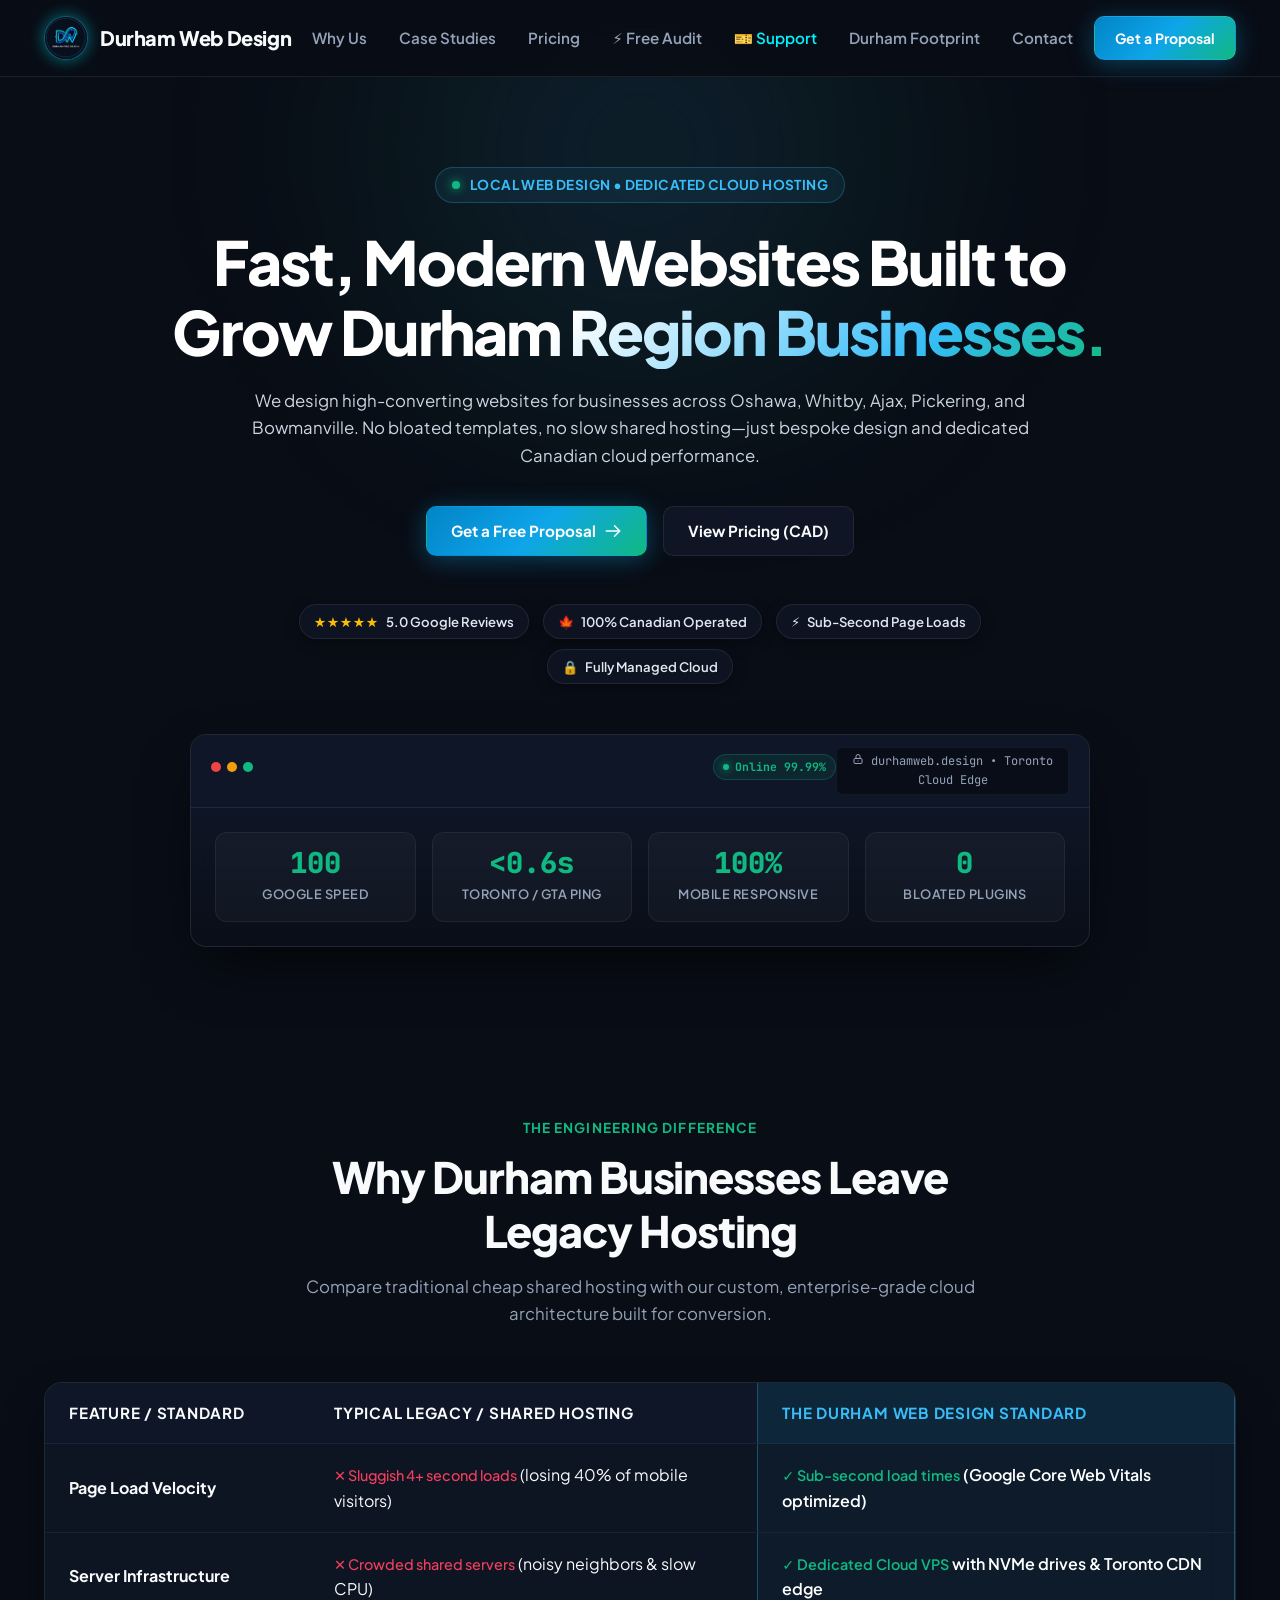
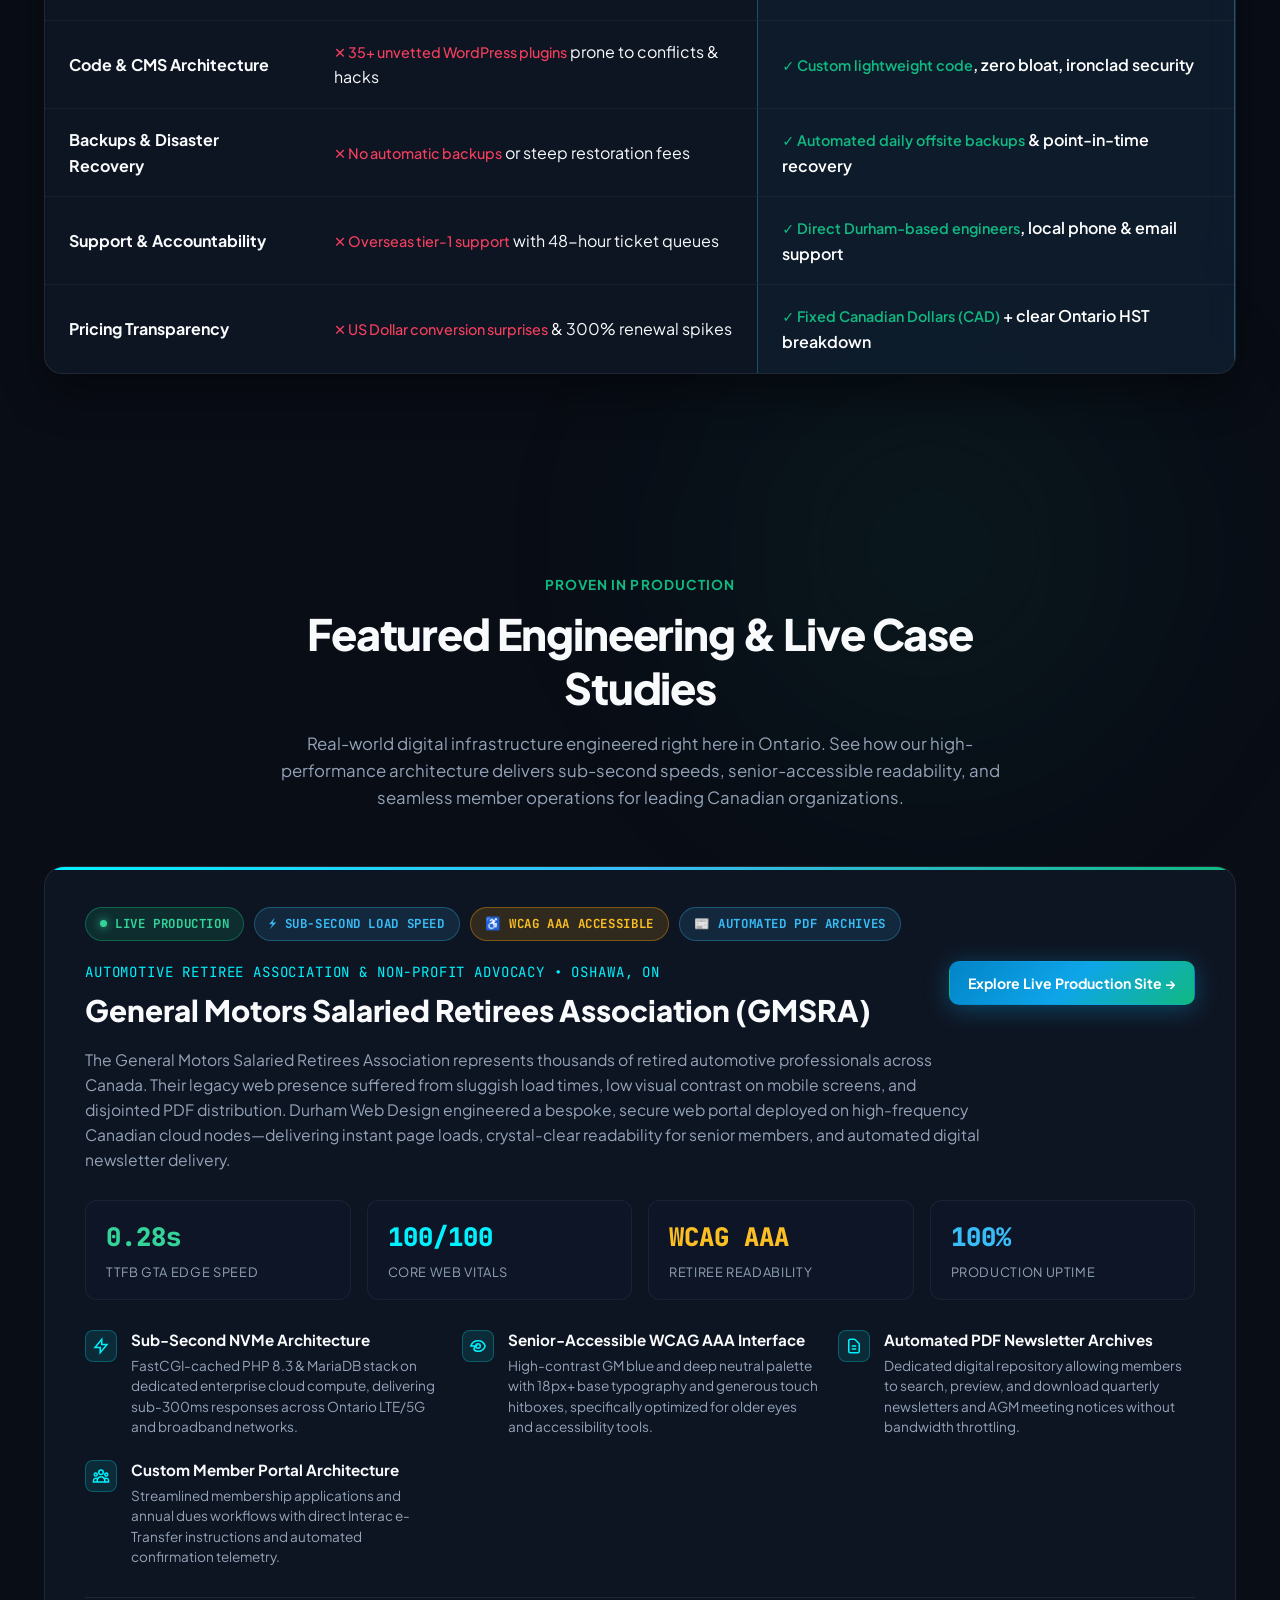
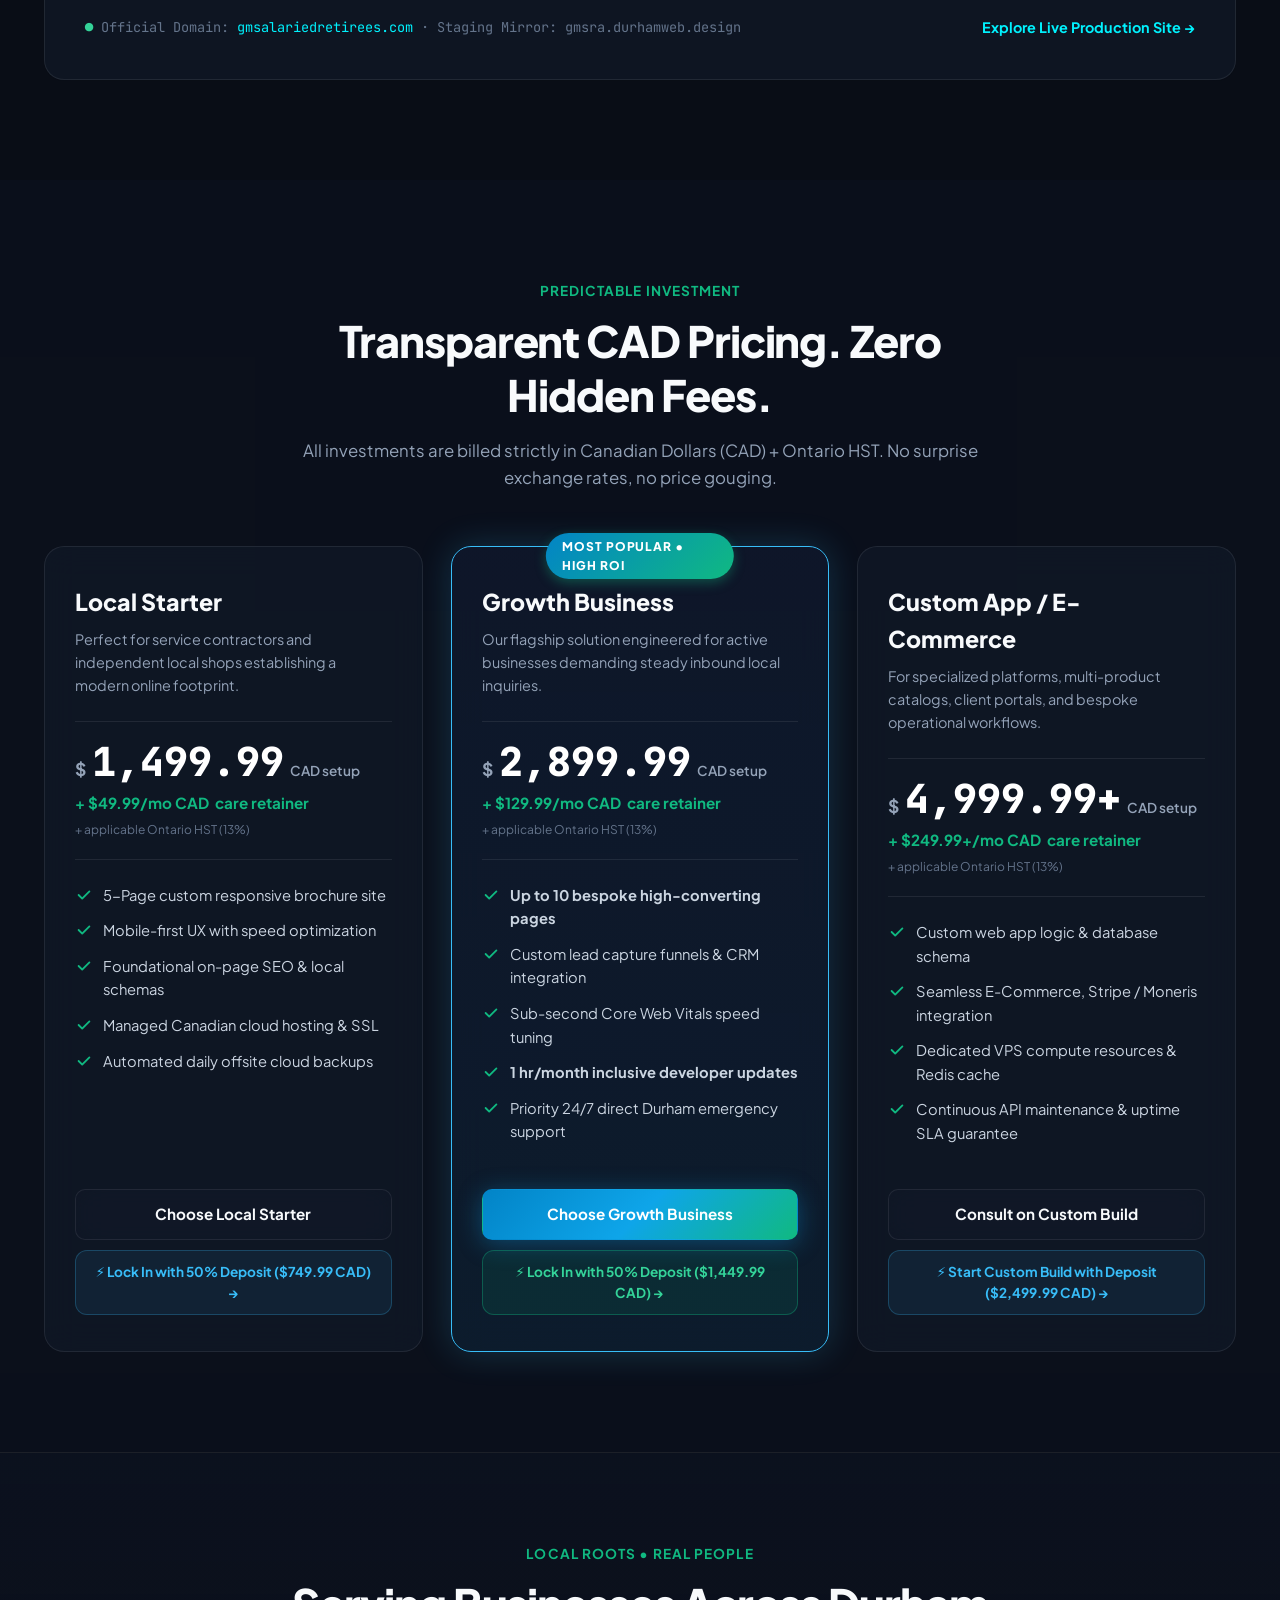
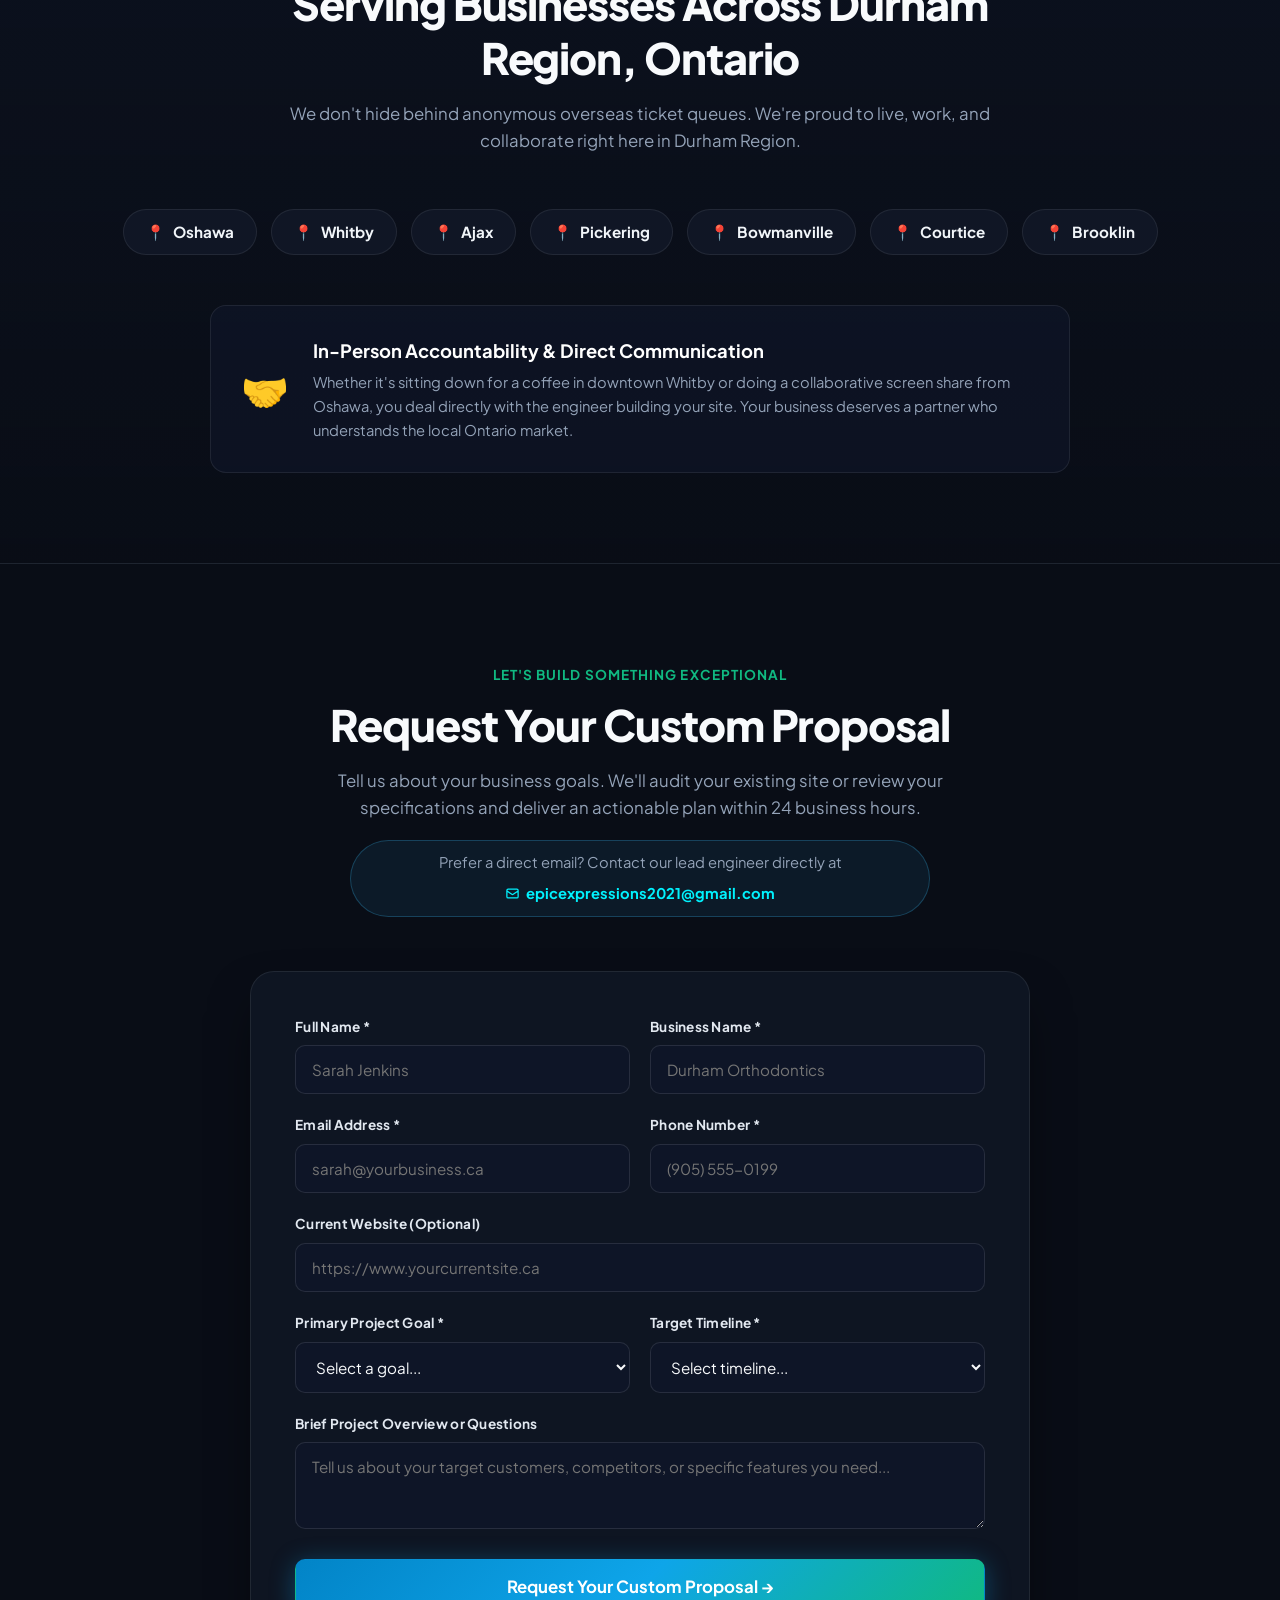
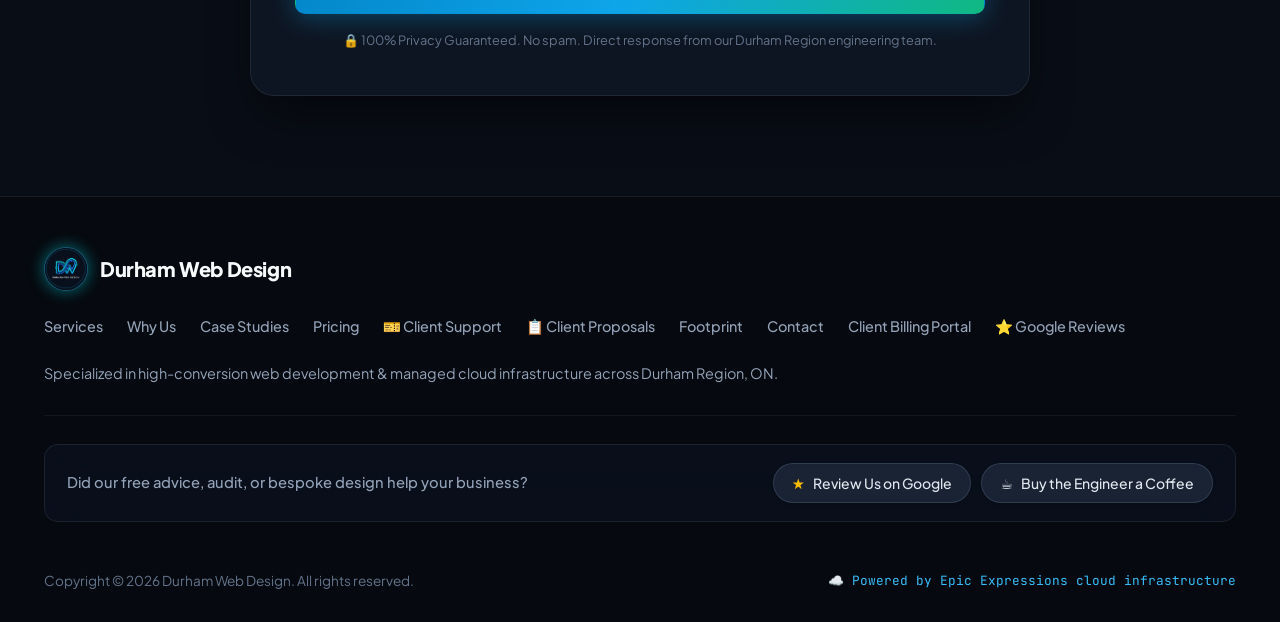
==== commit 6d70d55e: "feat(leads): wire DWD lead & audit forms to MariaDB with instant omnichannel Slack + Telegram alerts" ====
--- a/index.html
+++ b/index.html
@@ -2536,22 +2536,42 @@
 
       const formData = new FormData(form);
 
+      const leadPayload = {
+        name: formData.get('name') || '',
+        business: formData.get('businessName') || '',
+        email: formData.get('email') || '',
+        phone: formData.get('phone') || '',
+        website: formData.get('website') || '',
+        pkg: [formData.get('projectGoal'), formData.get('budget'), formData.get('timeline')].filter(Boolean).join(' • '),
+        notes: [formData.get('website') ? `Site: ${formData.get('website')}` : '', formData.get('projectDetails')].filter(Boolean).join(' | '),
+        channel: 'Durham Web Design Lead Form'
+      };
+
       try {
-        const response = await fetch('https://api.web3forms.com/submit', {
-          method: 'POST',
-          headers: {
-            'Accept': 'application/json'
-          },
-          body: formData
-        });
-
-        const data = await response.json();
-
-        if (response.status === 200 && data.success) {
+        const results = await Promise.allSettled([
+          fetch('https://api.web3forms.com/submit', {
+            method: 'POST',
+            headers: {
+              'Accept': 'application/json'
+            },
+            body: formData
+          }),
+          fetch('https://os.durhamweb.design/api/leads', {
+            method: 'POST',
+            headers: {
+              'Content-Type': 'application/json'
+            },
+            body: JSON.stringify(leadPayload)
+          })
+        ]);
+
+        const anySuccess = results.some(r => r.status === 'fulfilled' && (r.value.ok || r.value.status === 200));
+
+        if (anySuccess) {
           form.style.display = 'none';
           successBlock.style.display = 'block';
         } else {
-          throw new Error(data.message || 'Submission failed. Please try again.');
+          throw new Error('Submission failed. Please check your connection and try again.');
         }
       } catch (err) {
         console.error('Submission error:', err);
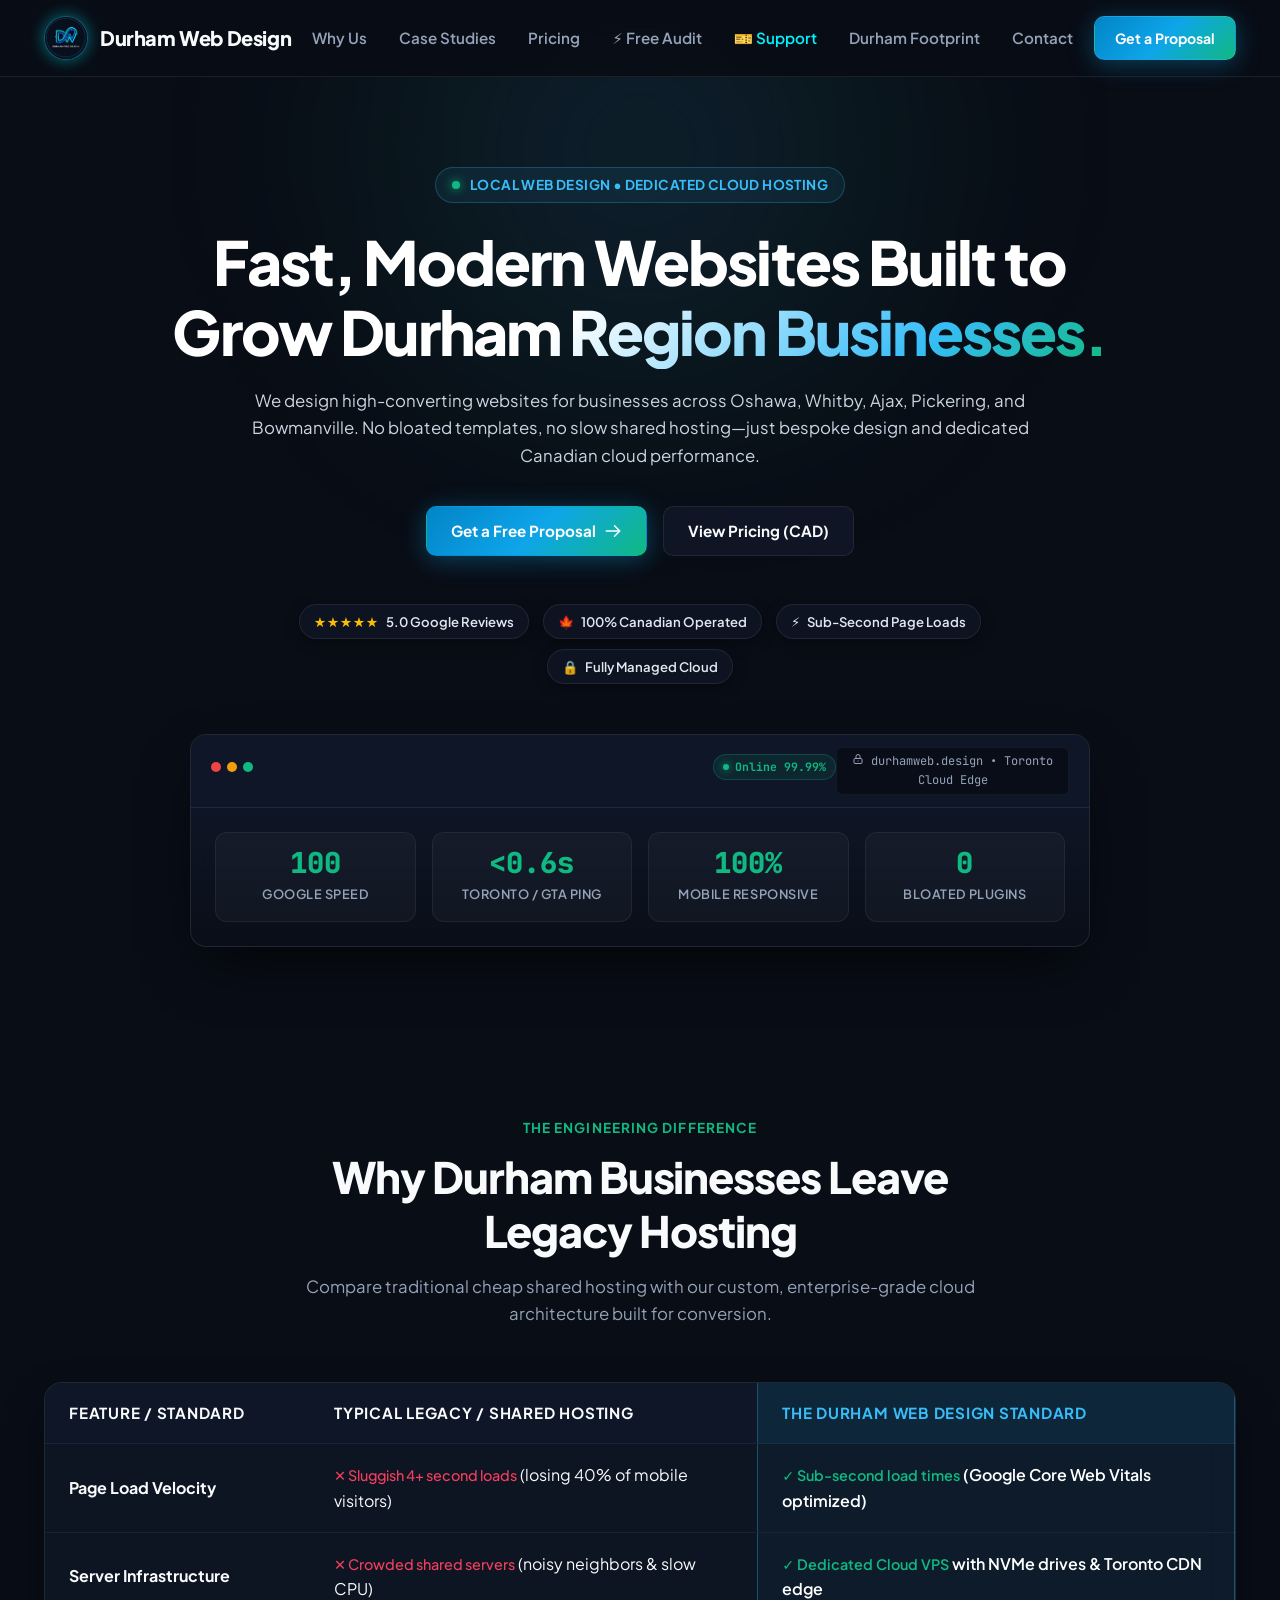
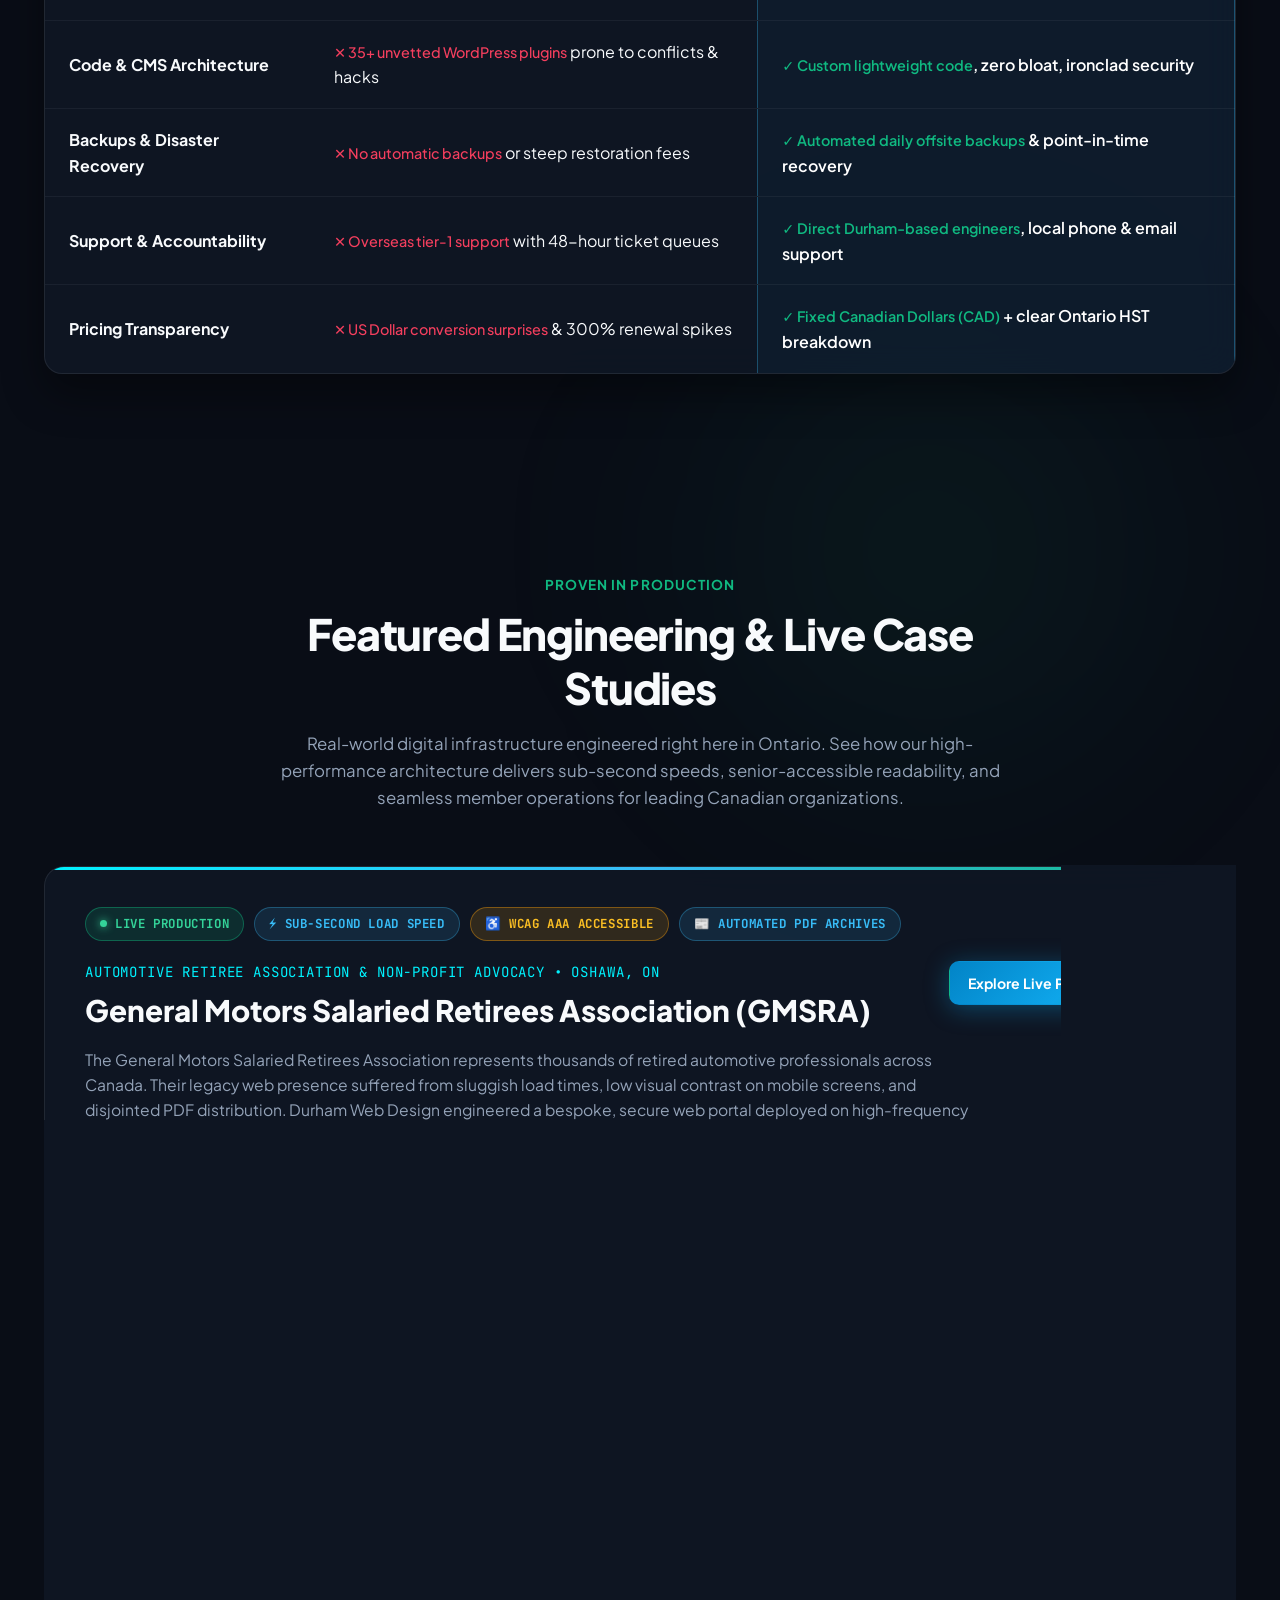
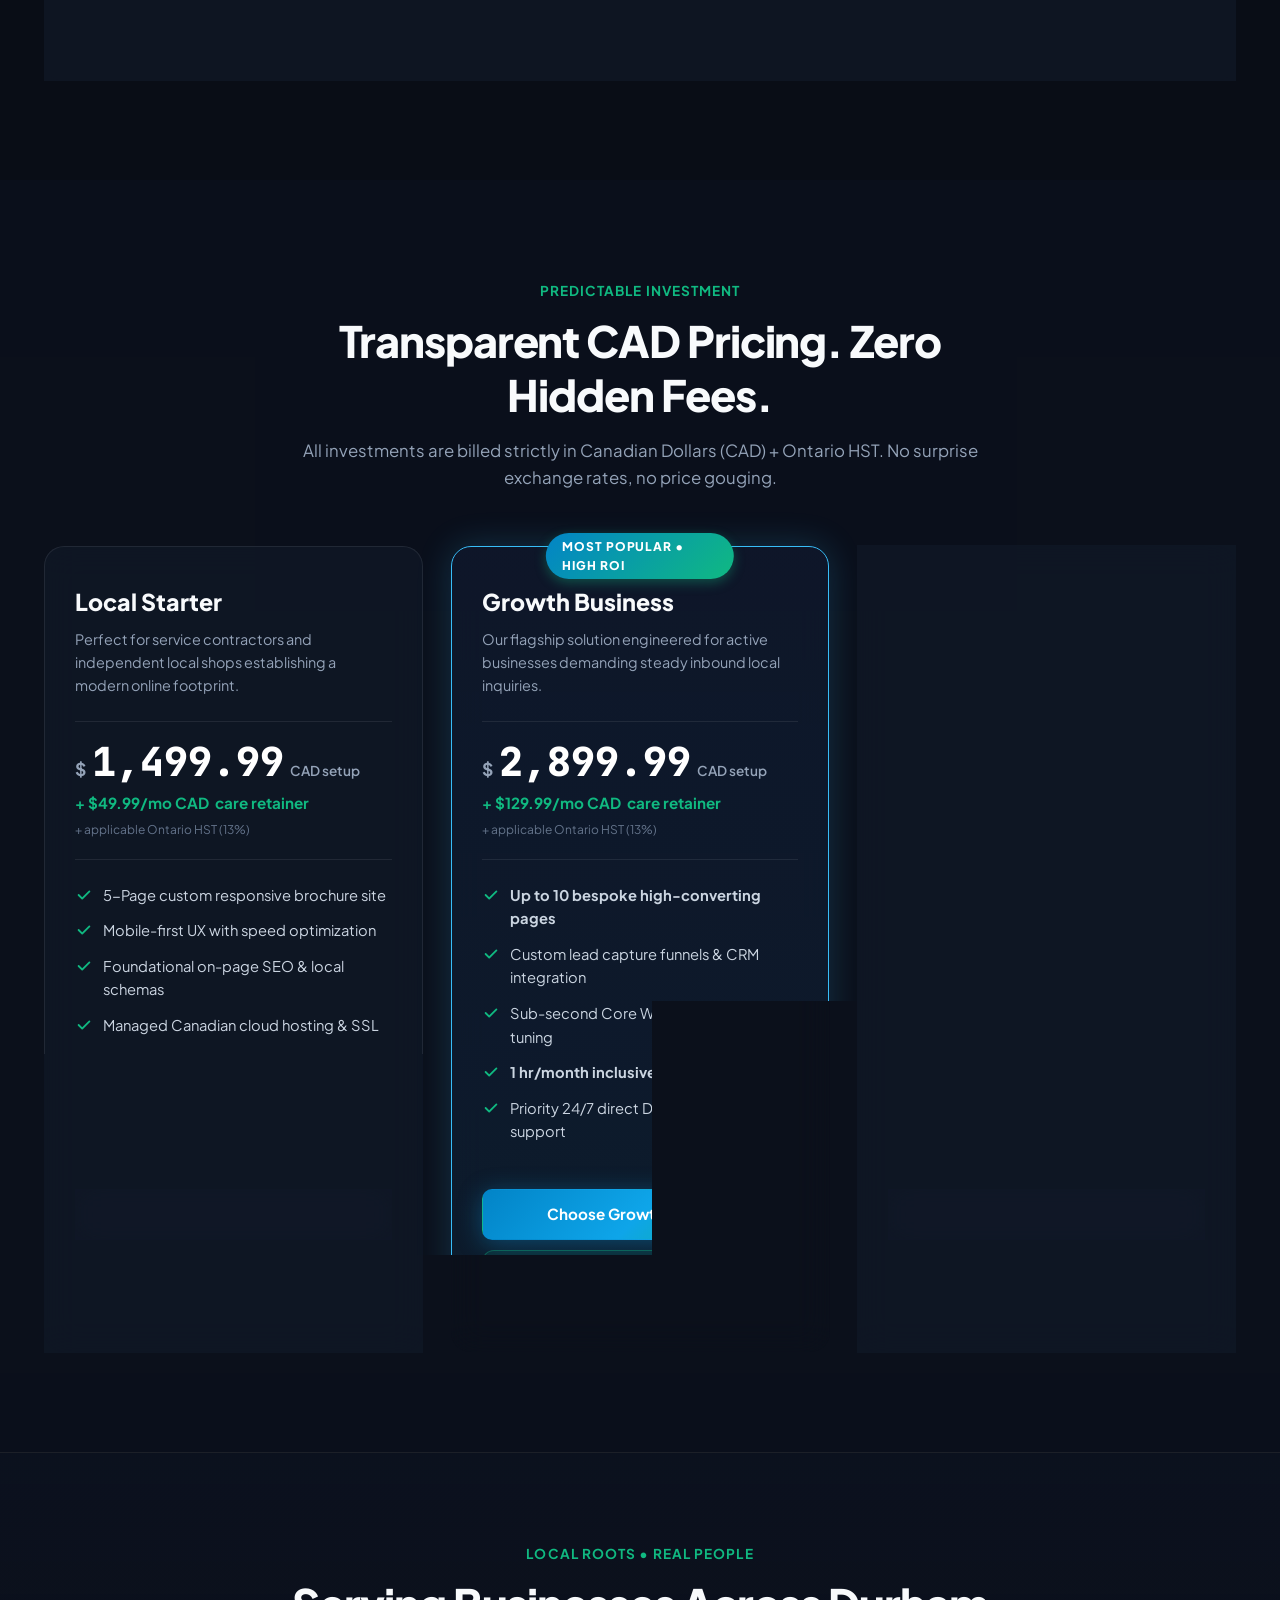
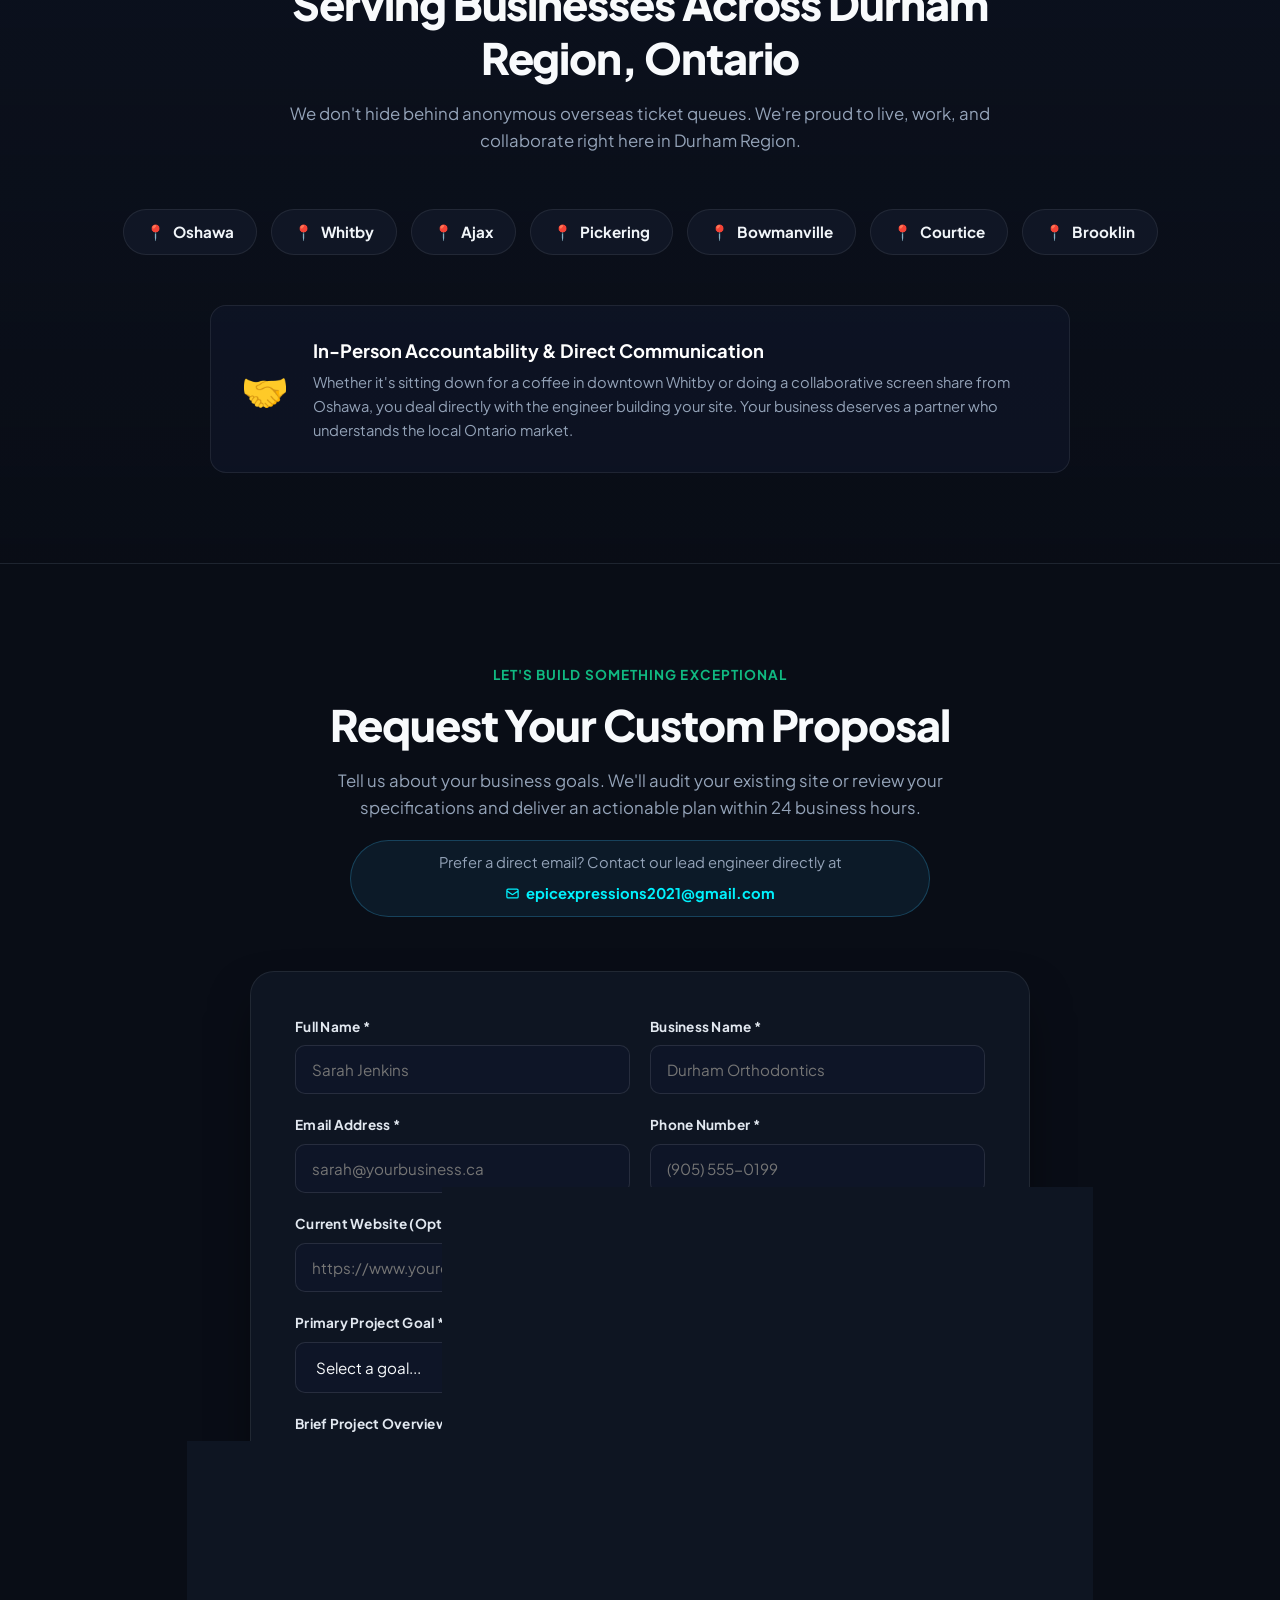
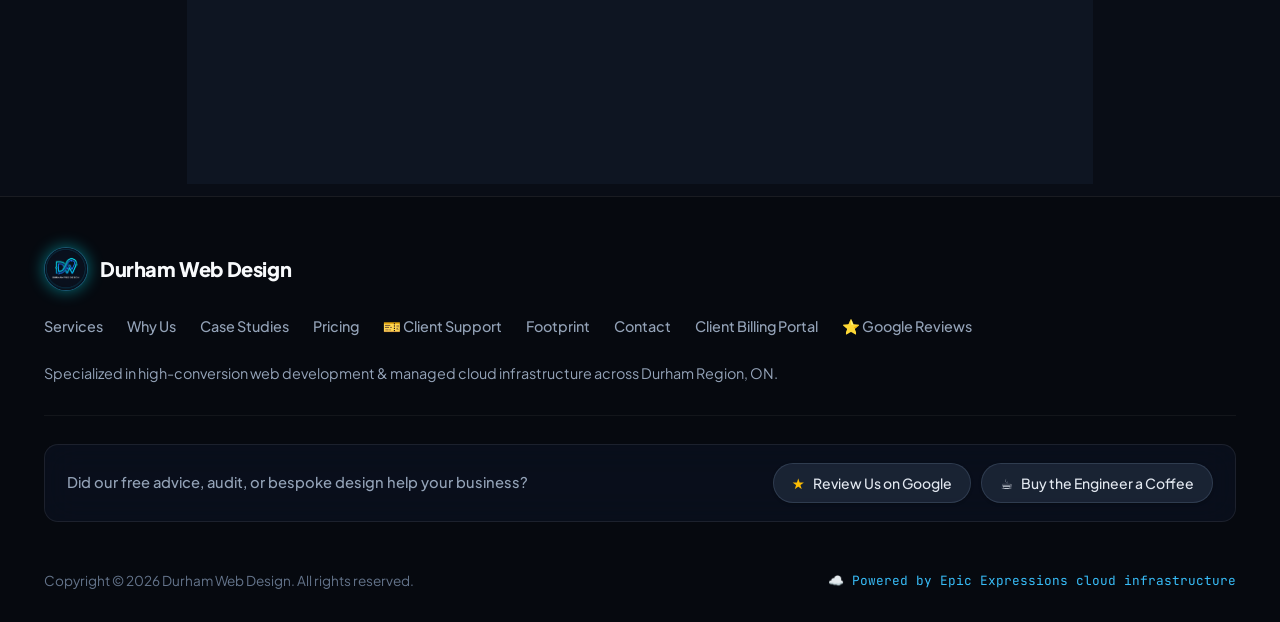
==== commit 477a1ccf: "fix(footer): remove client proposals link from footer" ====
--- a/index.html
+++ b/index.html
@@ -2480,7 +2480,6 @@
           <li><a href="#portfolio">Case Studies</a></li>
           <li><a href="#pricing">Pricing</a></li>
           <li><a href="/support">🎫 Client Support</a></li>
-          <li><a href="/proposal">📋 Client Proposals</a></li>
           <li><a href="#regional">Footprint</a></li>
           <li><a href="#contact">Contact</a></li>
           <li><a href="https://billing.stripe.com/p/login/dRm3cveMn0wIfMi17rd7q00" target="_blank" rel="noopener noreferrer">Client Billing Portal</a></li>
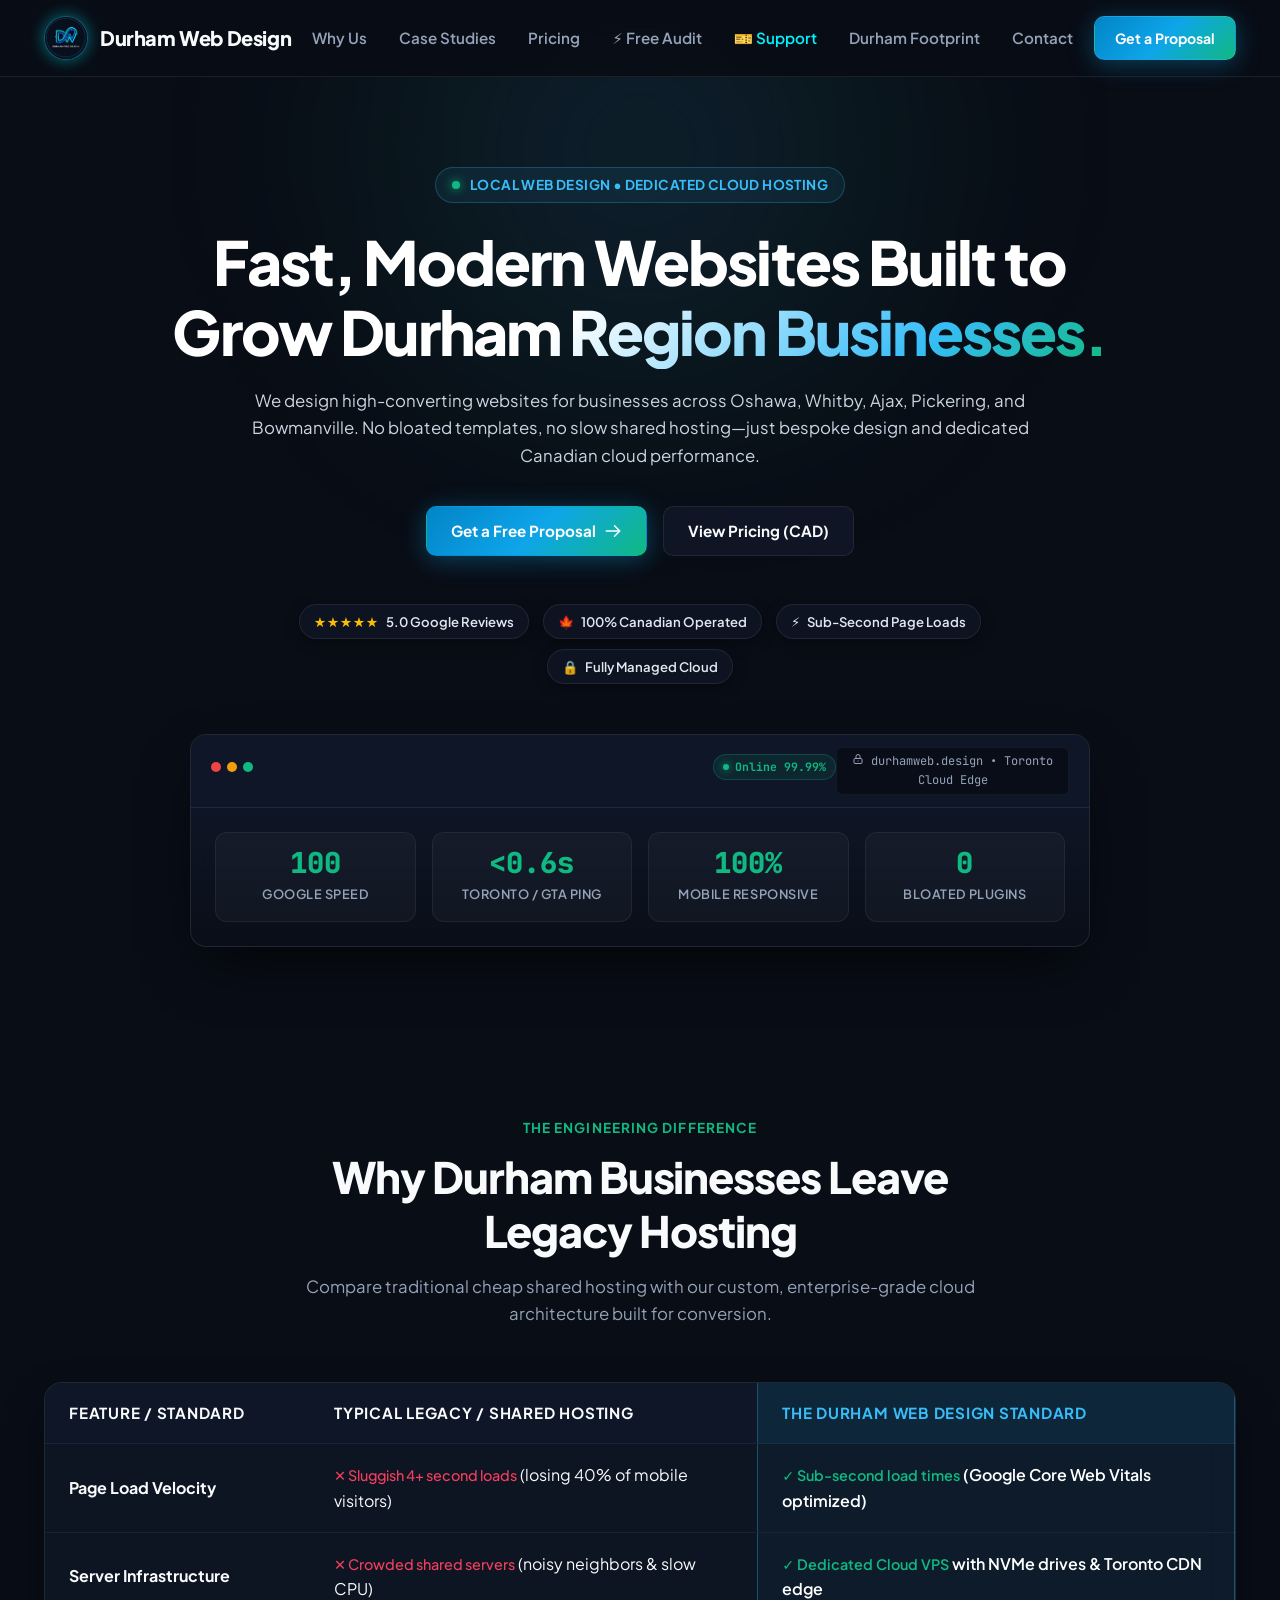
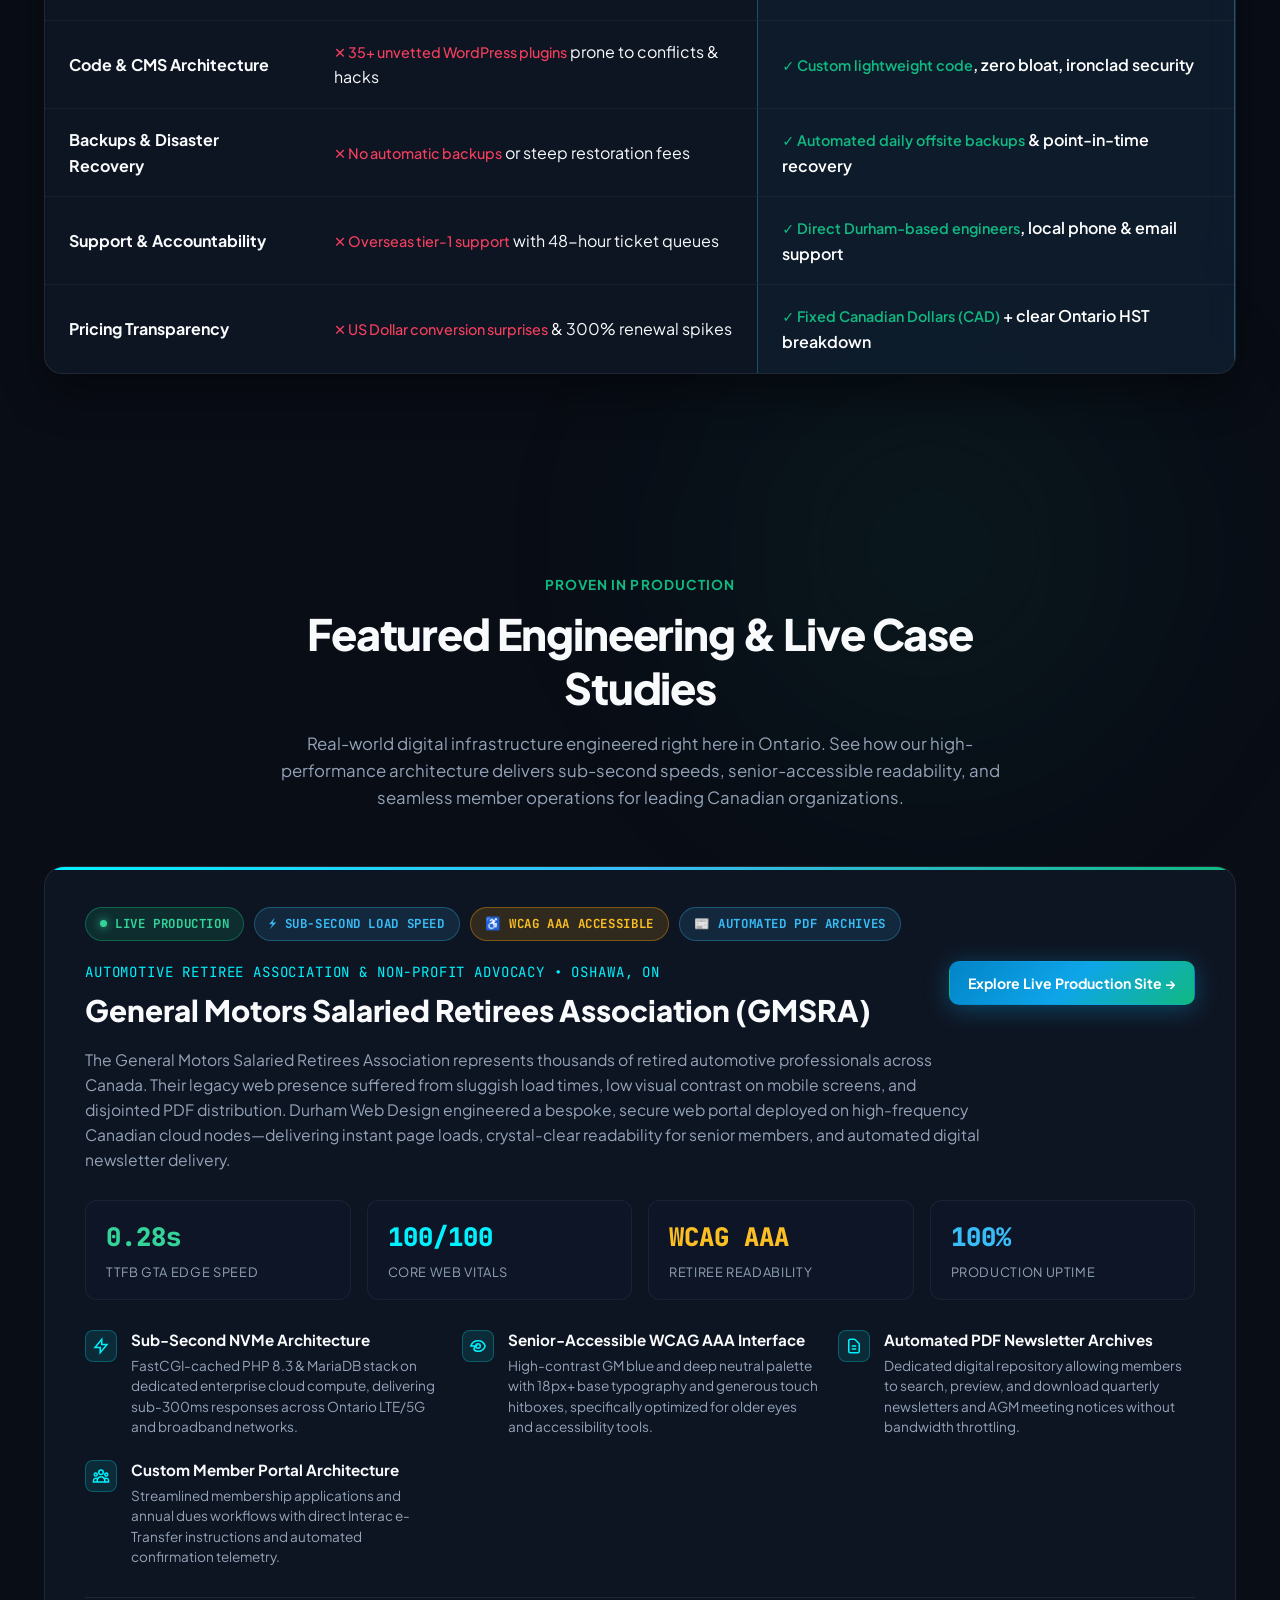
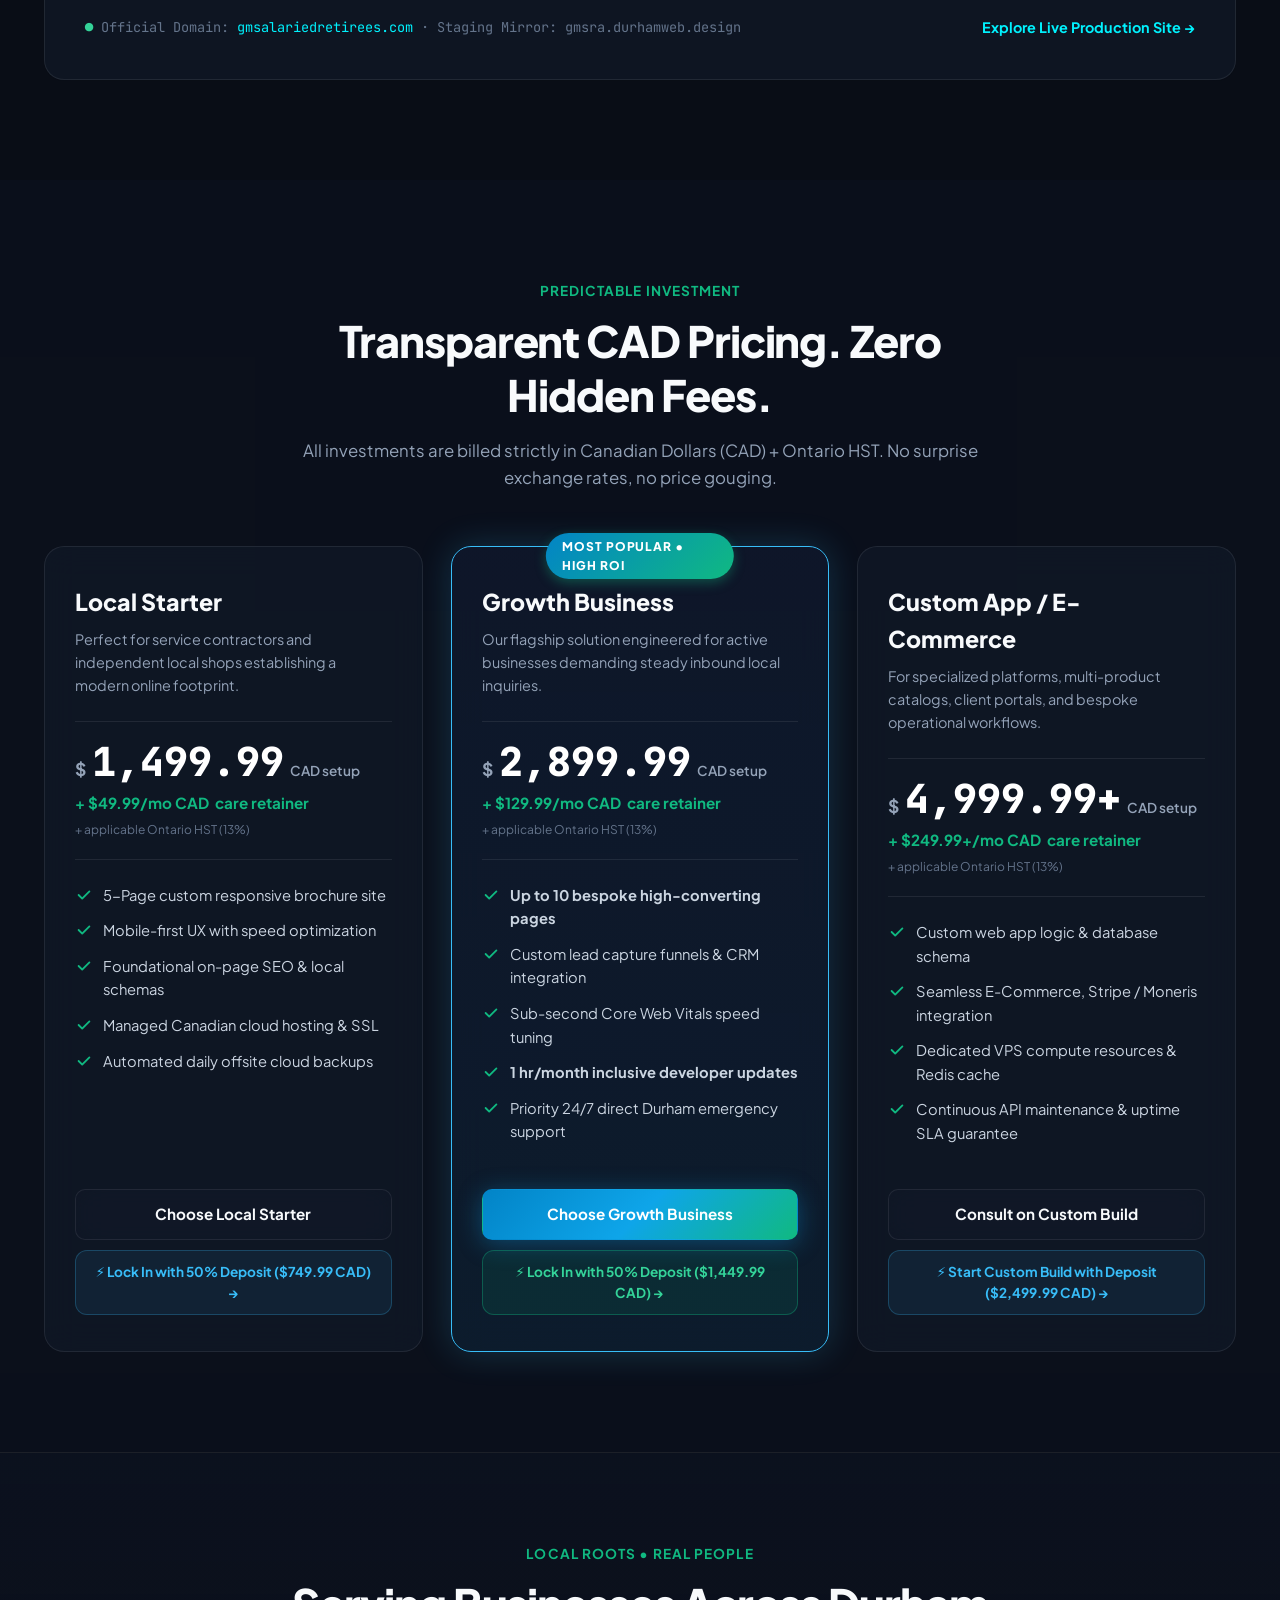
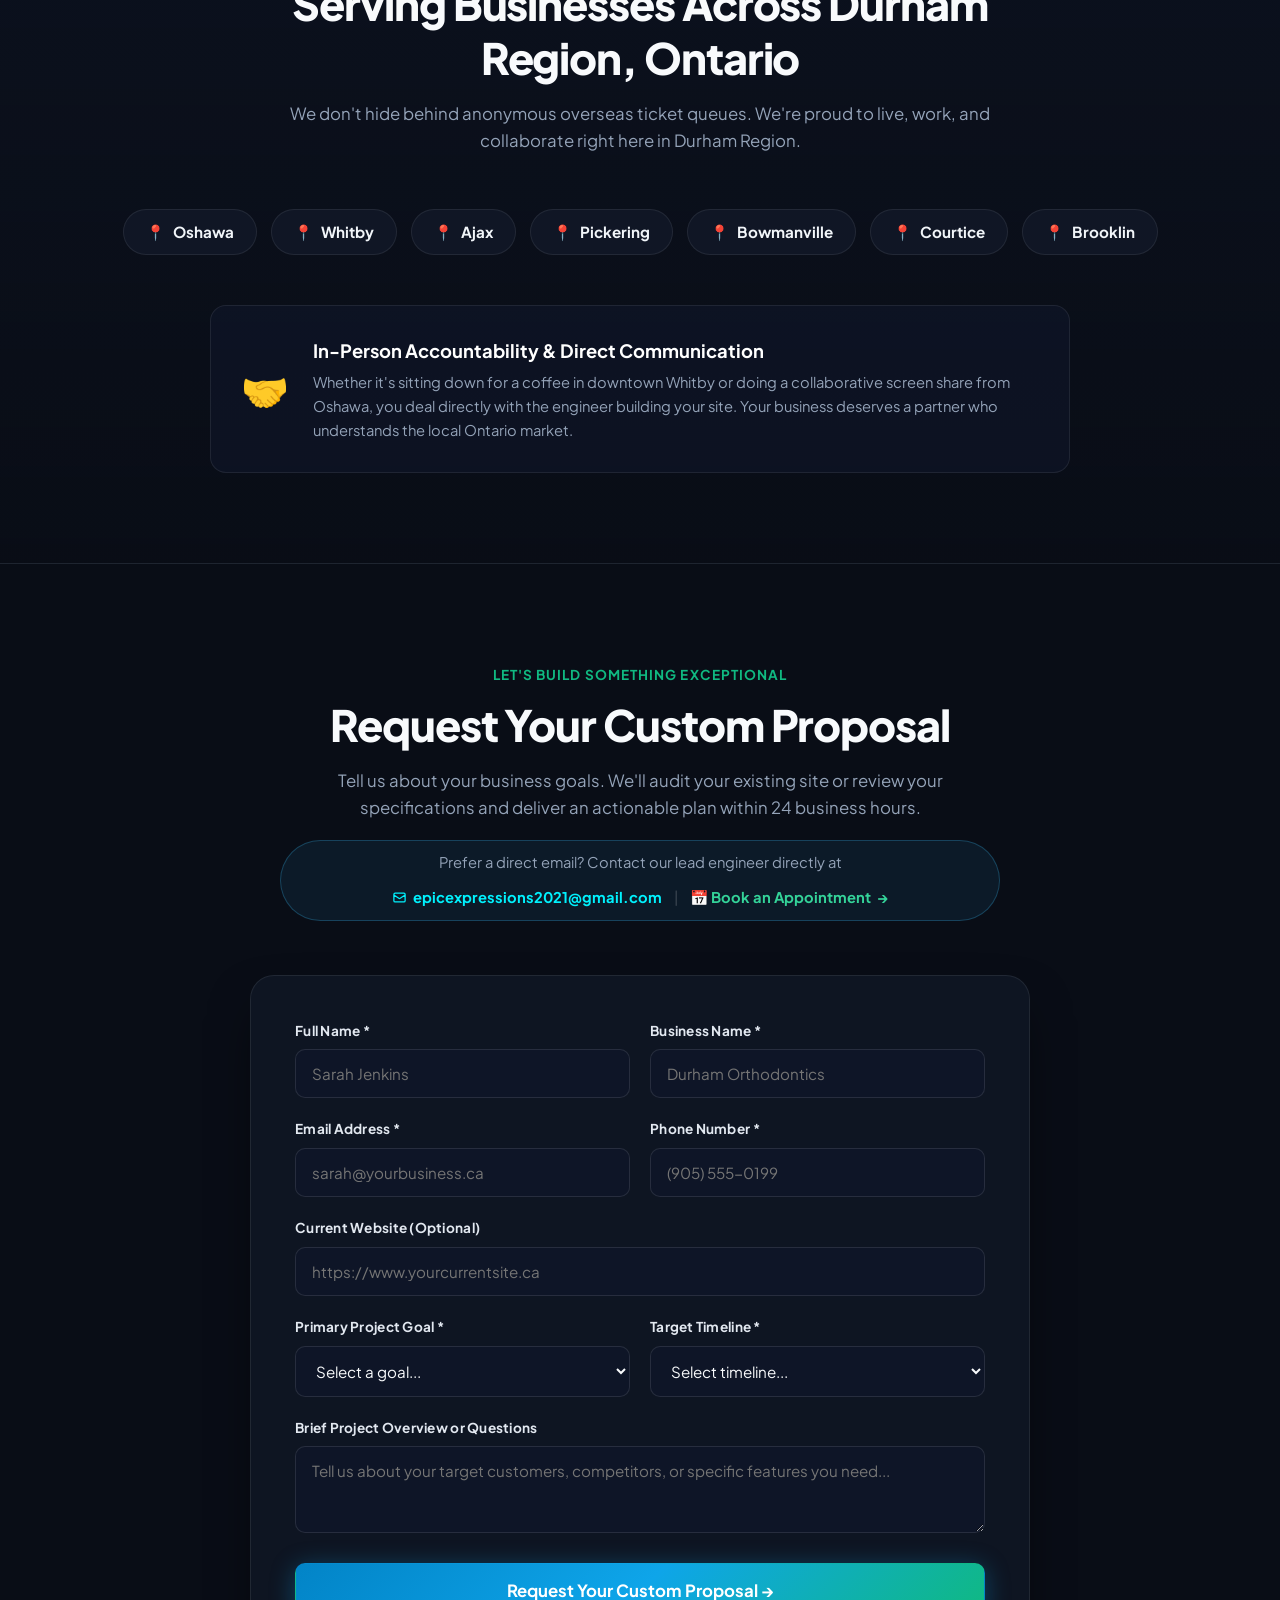
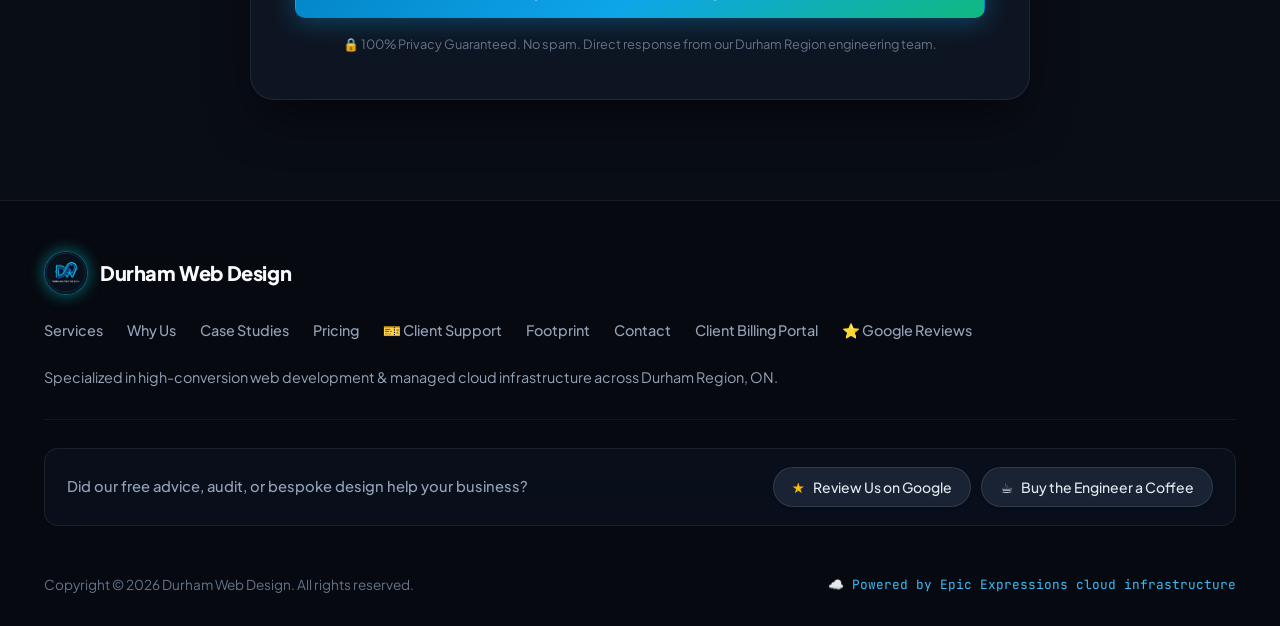
==== commit dac0e061: "feat(calendar): add direct Google Appointment booking link to lead banner and client support hub" ====
--- a/index.html
+++ b/index.html
@@ -2365,11 +2365,15 @@
         <p class="section-desc">
           Tell us about your business goals. We'll audit your existing site or review your specifications and deliver an actionable plan within 24 business hours.
         </p>
-        <div class="direct-email-banner" style="display: flex; align-items: center; justify-content: center; gap: 8px; margin: 18px auto 0; padding: 10px 20px; border-radius: 100px; background: rgba(56, 189, 248, 0.08); border: 1px solid rgba(56, 189, 248, 0.25); max-width: 580px; font-size: 0.92rem; color: var(--text-muted); flex-wrap: wrap; text-align: center;">
+        <div class="direct-email-banner" style="display: flex; align-items: center; justify-content: center; gap: 12px; margin: 18px auto 0; padding: 10px 20px; border-radius: 100px; background: rgba(56, 189, 248, 0.08); border: 1px solid rgba(56, 189, 248, 0.25); max-width: 720px; font-size: 0.92rem; color: var(--text-muted); flex-wrap: wrap; text-align: center;">
           <span>Prefer a direct email? Contact our lead engineer directly at</span>
           <a href="mailto:epicexpressions2021@gmail.com" style="color: var(--accent-cyan); font-weight: 700; text-decoration: none; display: inline-flex; align-items: center; gap: 6px;">
             <svg width="15" height="15" fill="none" stroke="currentColor" stroke-width="2" viewBox="0 0 24 24"><path d="M3 8l7.89 5.26a2 2 0 002.22 0L21 8M5 19h14a2 2 0 002-2V7a2 2 0 00-2-2H5a2 2 0 00-2 2v10a2 2 0 002 2z"/></svg>
             epicexpressions2021@gmail.com
+          </a>
+          <span style="color: rgba(255,255,255,0.2);">|</span>
+          <a href="https://calendar.app.google/nbZSc4PuUv6BXNGJ7" target="_blank" rel="noopener noreferrer" style="color: #34d399; font-weight: 700; text-decoration: none; display: inline-flex; align-items: center; gap: 6px;">
+            <span>📅 Book an Appointment</span> &rarr;
           </a>
         </div>
       </div>
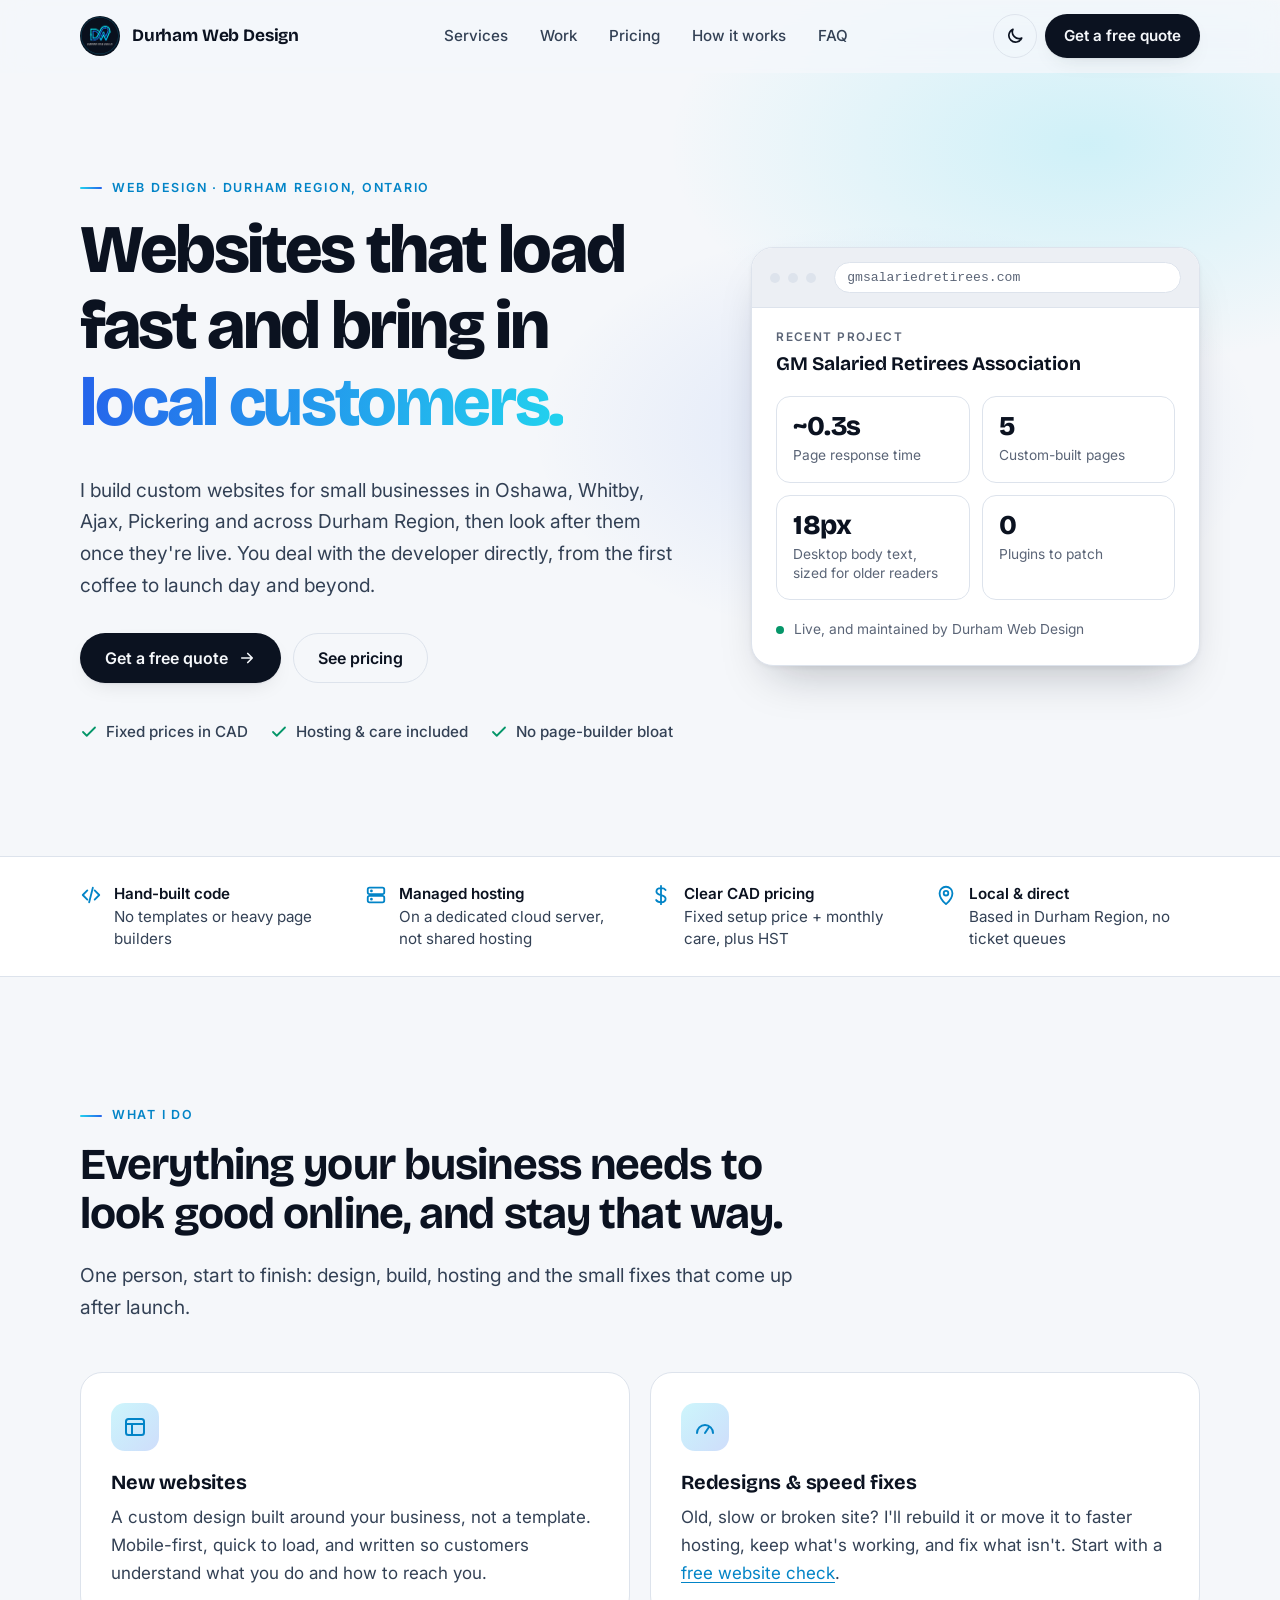
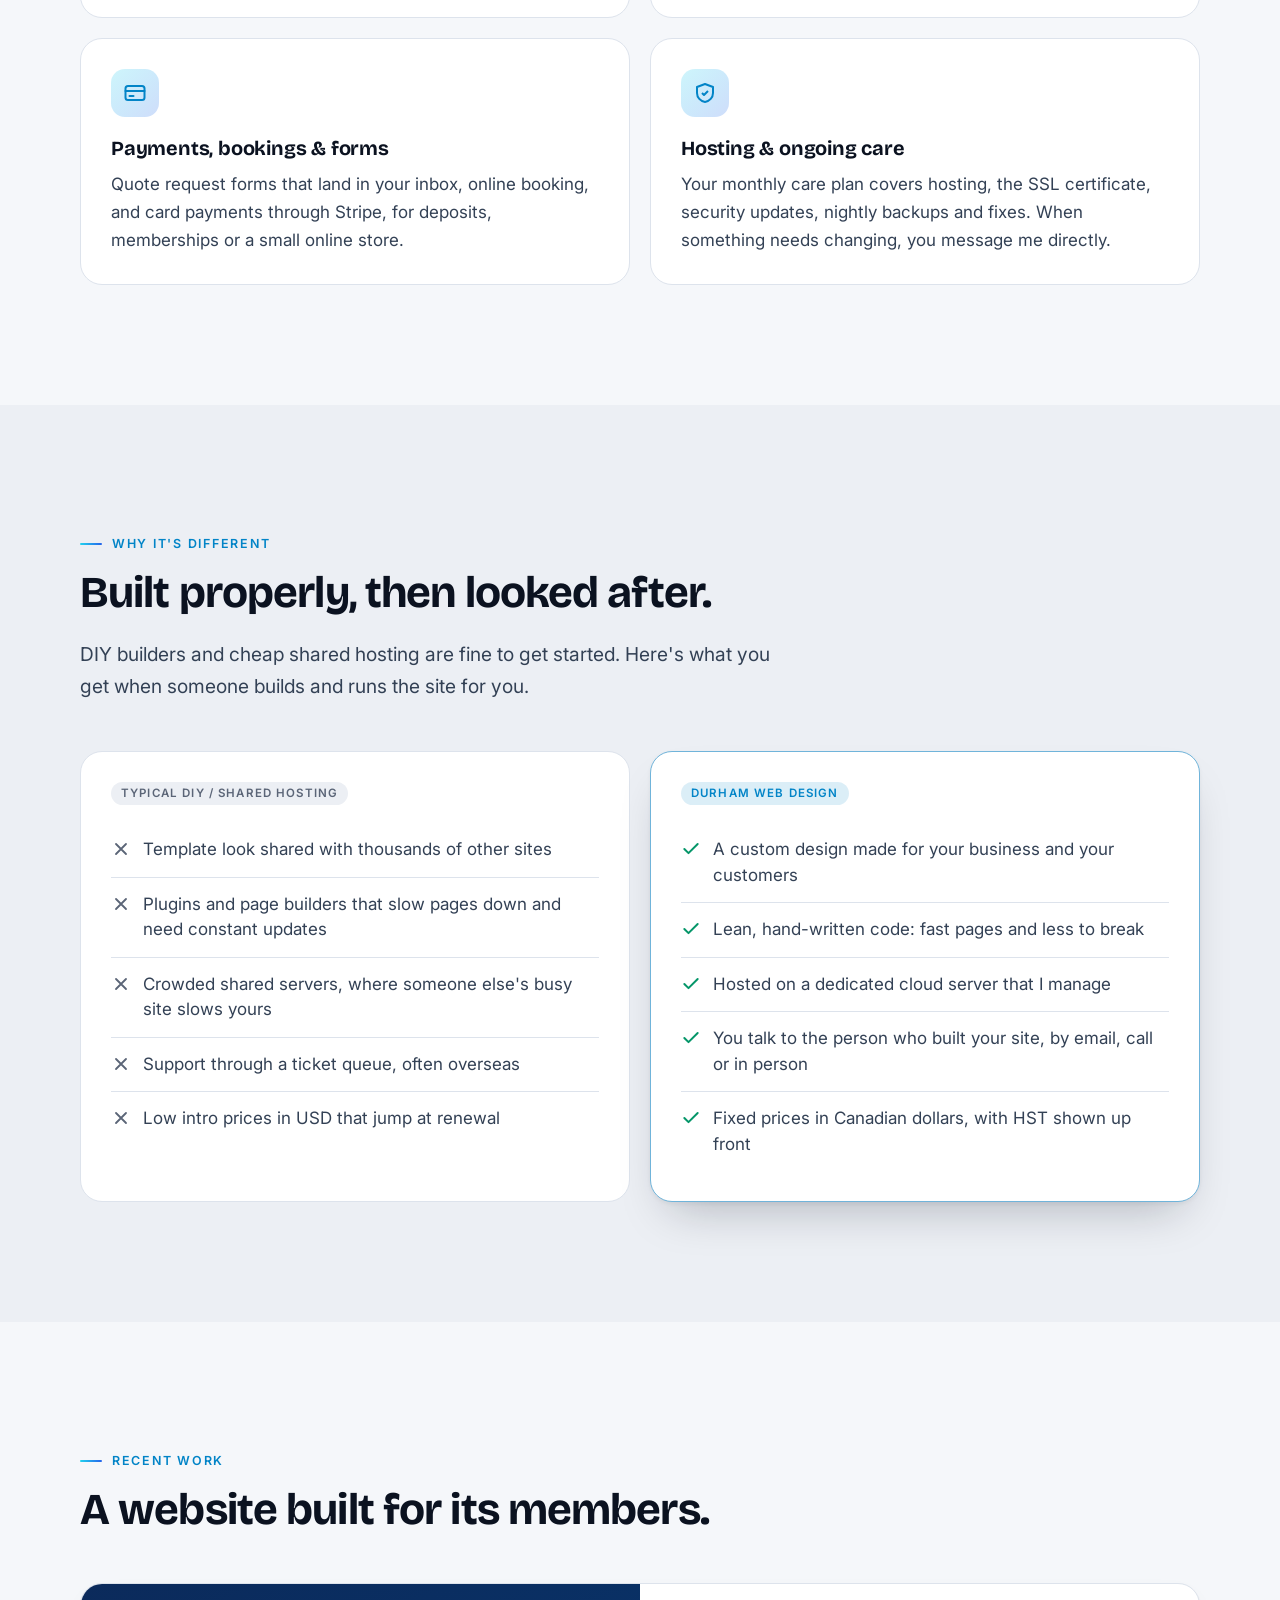
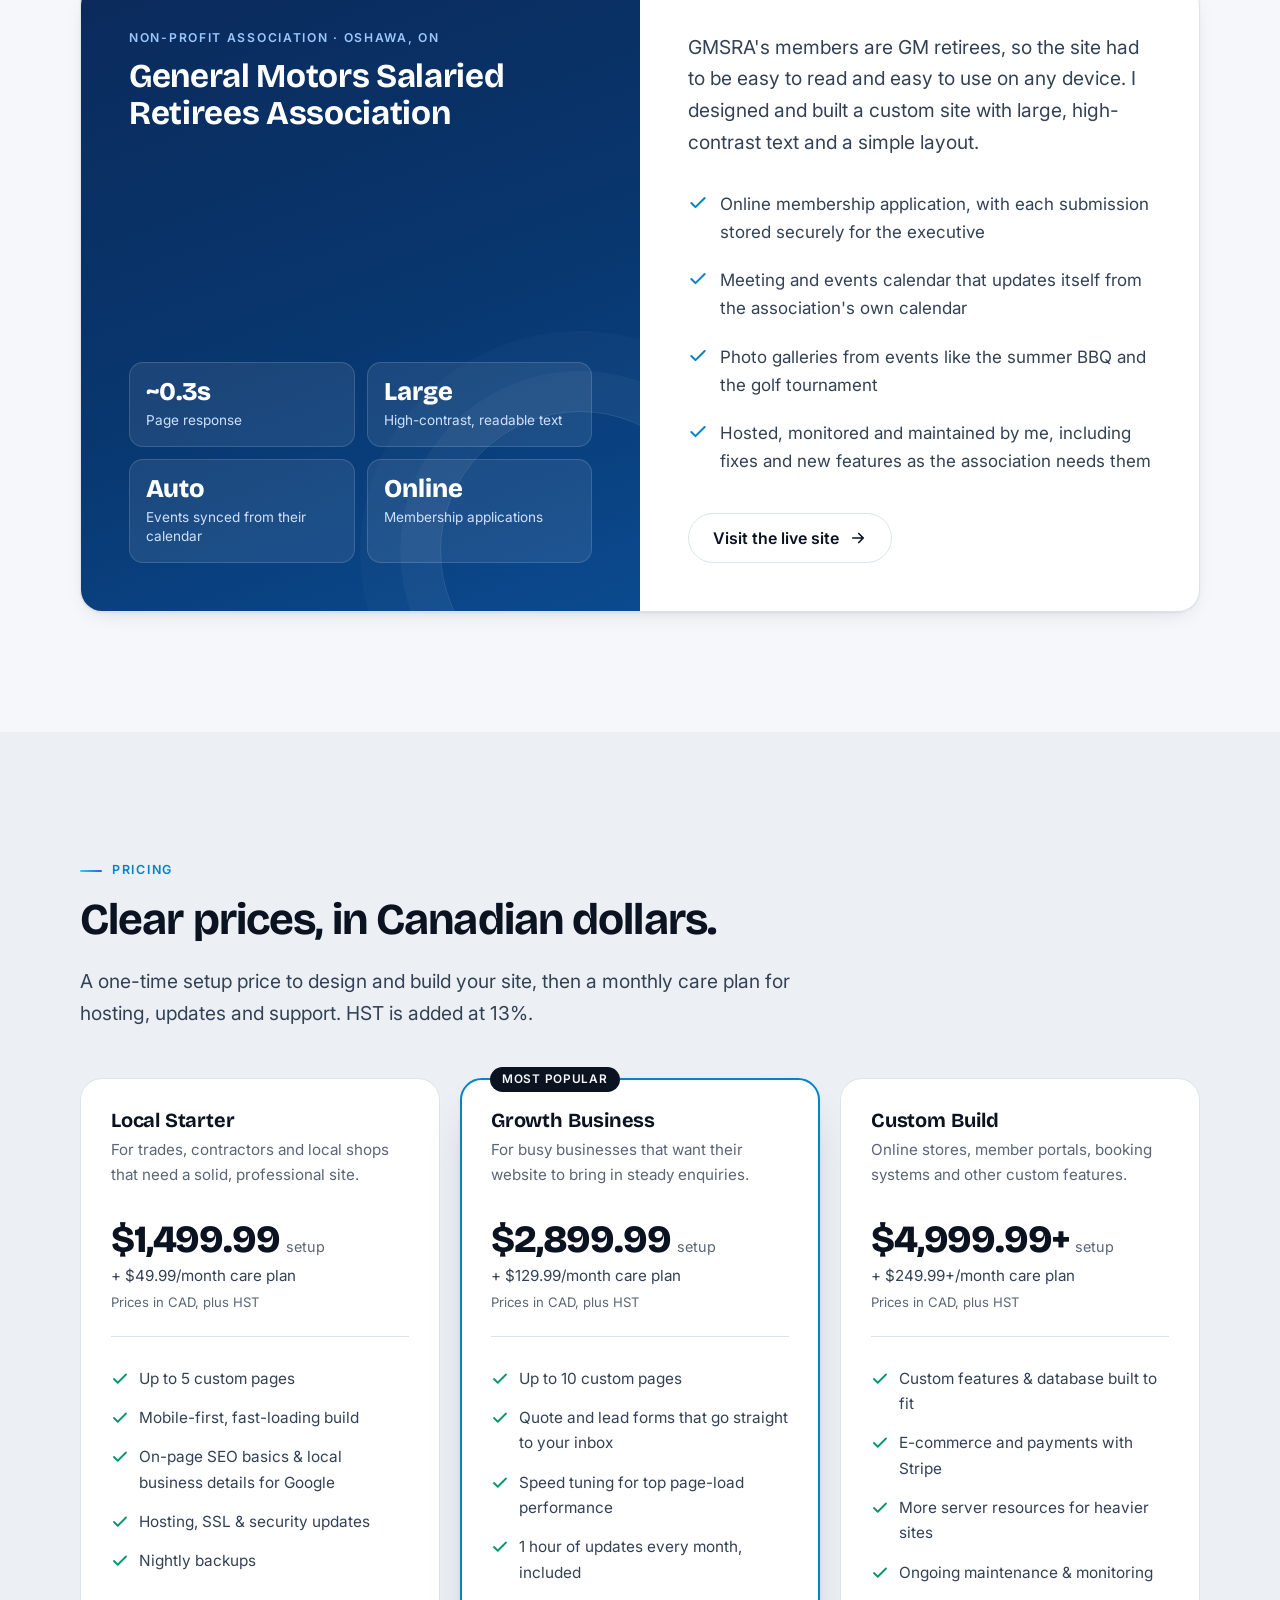
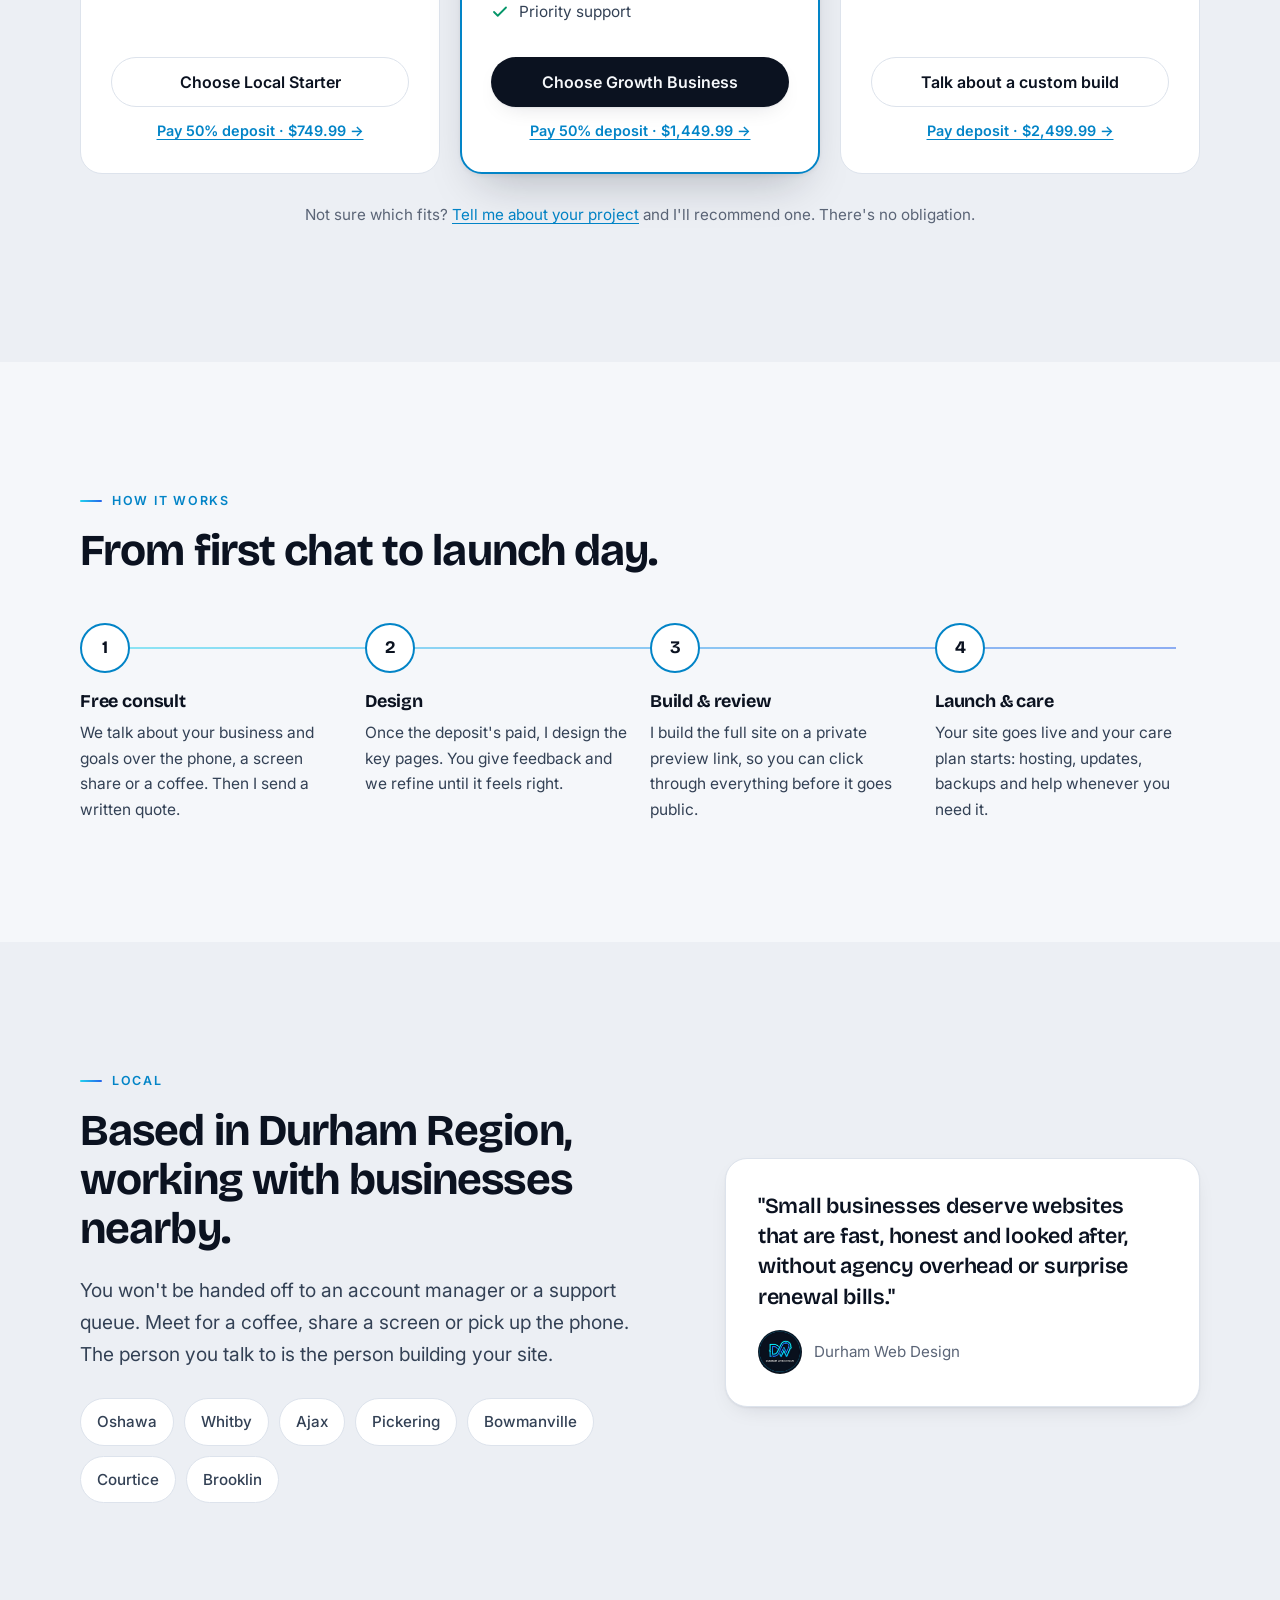
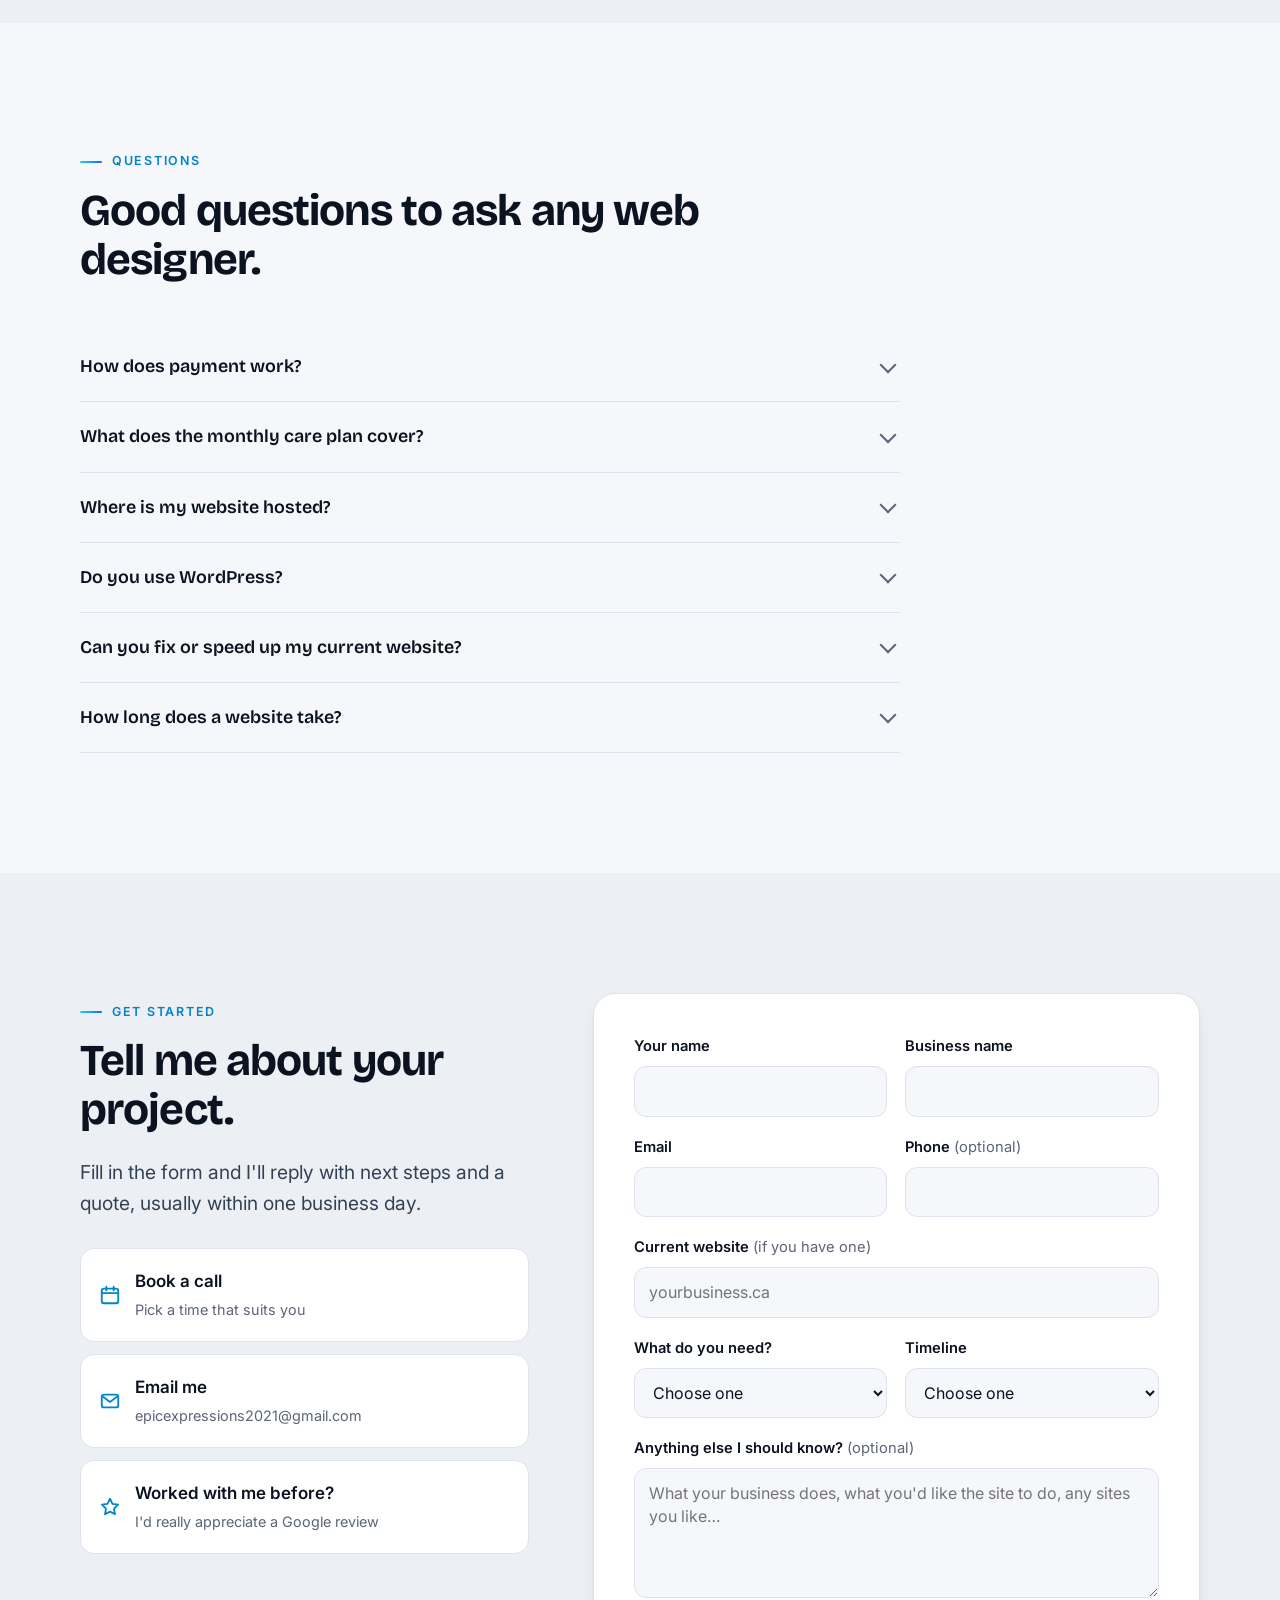
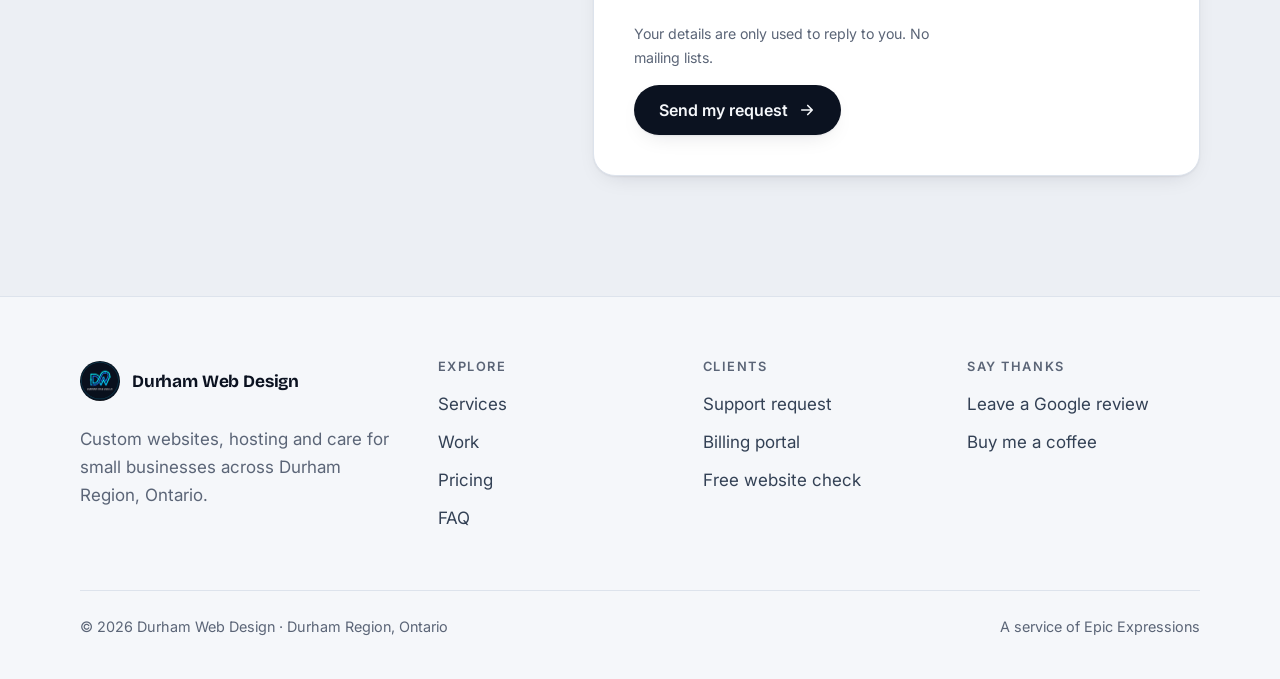
==== commit 54edde9e: "feat: redesign durhamweb.design with honest copy and shared design system - New homepage: light/dark" ====
--- a/index.html
+++ b/index.html
@@ -1,2650 +1,673 @@
-<!DOCTYPE html>
-<html lang="en">
+<!doctype html>
+<html lang="en-CA">
 <head>
-  <meta charset="UTF-8">
-  <meta http-equiv="Cache-Control" content="no-cache, no-store, must-revalidate">
-  <meta http-equiv="Pragma" content="no-cache">
-  <meta http-equiv="Expires" content="0">
-  <meta name="viewport" content="width=device-width, initial-scale=1.0">
-  <title>Durham Web Design | High-Performance Websites for Durham Region Businesses</title>
-  <meta name="description" content="Ultra-fast, modern websites engineered to grow businesses across Oshawa, Whitby, Ajax, Pickering, and Bowmanville. Dedicated Canadian cloud hosting with transparent CAD pricing.">
-
-  <!-- Google tag (gtag.js) -->
+  <meta charset="utf-8">
+  <meta name="viewport" content="width=device-width, initial-scale=1">
+  <title>Durham Web Design | Custom Websites for Durham Region Businesses</title>
+  <meta name="description" content="Fast, hand-built websites for small businesses in Oshawa, Whitby, Ajax, Pickering and across Durham Region. Fixed CAD pricing, hosting and care included, and you deal directly with the developer.">
+  <link rel="canonical" href="https://durhamweb.design/">
+  <meta name="theme-color" content="#f5f7fa" media="(prefers-color-scheme: light)">
+  <meta name="theme-color" content="#070b14" media="(prefers-color-scheme: dark)">
+  <meta property="og:type" content="website">
+  <meta property="og:title" content="Durham Web Design | Custom Websites for Durham Region Businesses">
+  <meta property="og:description" content="Fast, hand-built websites for Durham Region businesses. Fixed CAD pricing, hosting and care included.">
+  <meta property="og:url" content="https://durhamweb.design/">
+  <meta property="og:image" content="https://durhamweb.design/assets/images/logo.png">
+  <link rel="icon" type="image/png" href="/assets/images/favicon-64.png">
+  <link rel="apple-touch-icon" href="/assets/images/apple-touch-icon.png">
+
+  <link rel="preconnect" href="https://fonts.googleapis.com">
+  <link rel="preconnect" href="https://fonts.gstatic.com" crossorigin>
+  <link href="https://fonts.googleapis.com/css2?family=Bricolage+Grotesque:opsz,wght@12..96,500;12..96,600;12..96,700;12..96,800&family=Inter:wght@400;500;600;700&display=swap" rel="stylesheet">
+
+  <!-- Google Analytics. NOTE: the server CSP must allow googletagmanager.com / google-analytics.com for this to load. -->
   <script async src="https://www.googletagmanager.com/gtag/js?id=G-33S0Z7WYRG"></script>
   <script>
     window.dataLayer = window.dataLayer || [];
     function gtag(){dataLayer.push(arguments);}
     gtag('js', new Date());
-
     gtag('config', 'G-33S0Z7WYRG');
   </script>
-  
-  <!-- Google Fonts -->
-  <link rel="preconnect" href="https://fonts.googleapis.com">
-  <link rel="preconnect" href="https://fonts.gstatic.com" crossorigin>
-  <link href="https://fonts.googleapis.com/css2?family=Plus+Jakarta+Sans:wght@400;500;600;700;800&family=JetBrains+Mono:wght@400;600&display=swap" rel="stylesheet">
-
-  <!-- Brand Favicon -->
-  <link rel="icon" type="image/png" href="assets/images/favicon.png">
-  <link rel="apple-touch-icon" href="assets/images/logo.png">
-
-  <style>
-    /* ==========================================================================
-       CSS VARIABLES & THEME SETUP
-       ========================================================================== */
-    :root {
-      --bg-primary: #090d16;
-      --bg-secondary: #0f172a;
-      --bg-card: rgba(17, 24, 39, 0.75);
-      --bg-card-hover: rgba(26, 37, 58, 0.85);
-      --border-subtle: rgba(255, 255, 255, 0.08);
-      --border-bright: rgba(56, 189, 248, 0.35);
-      --text-main: #f8fafc;
-      --text-muted: #94a3b8;
-      --text-dim: #64748b;
-      --accent-cyan: #00f2fe;
-      --accent-blue: #38bdf8;
-      --accent-emerald: #10b981;
-      --accent-emerald-glow: rgba(16, 185, 129, 0.2);
-      --danger: #f43f5e;
-      --font-sans: 'Plus Jakarta Sans', system-ui, -apple-system, sans-serif;
-      --font-mono: 'JetBrains Mono', monospace;
-      --glass-filter: blur(16px);
-      --transition-smooth: all 0.3s cubic-bezier(0.16, 1, 0.3, 1);
-    }
-
-    * {
-      box-sizing: border-box;
-      margin: 0;
-      padding: 0;
-      scroll-behavior: smooth;
-    }
-
-    html, body {
-      overflow-x: hidden;
-      max-width: 100vw;
-      width: 100%;
-    }
-
-    body {
-      background-color: var(--bg-primary);
-      color: var(--text-main);
-      font-family: var(--font-sans);
-      line-height: 1.6;
-      -webkit-font-smoothing: antialiased;
-      position: relative;
-    }
-
-    /* Ambient Background Glow */
-    .ambient-glow-wrapper {
-      position: absolute;
-      top: 0;
-      left: 0;
-      width: 100%;
-      height: 100%;
-      overflow: hidden;
-      pointer-events: none;
-      z-index: -1;
-    }
-
-    .ambient-glow-1 {
-      position: absolute;
-      top: -150px;
-      left: 50%;
-      transform: translateX(-50%);
-      width: min(850px, 100vw);
-      height: 600px;
-      background: radial-gradient(circle, rgba(56, 189, 248, 0.12) 0%, rgba(16, 185, 129, 0.05) 50%, transparent 75%);
-      filter: blur(80px);
-      pointer-events: none;
-    }
-
-    .ambient-glow-2 {
-      position: absolute;
-      top: 1800px;
-      right: 0;
-      width: min(700px, 100vw);
-      height: 700px;
-      background: radial-gradient(circle, rgba(16, 185, 129, 0.08) 0%, transparent 70%);
-      filter: blur(90px);
-      pointer-events: none;
-    }
-
-    .container {
-      width: 100%;
-      max-width: 1240px;
-      margin: 0 auto;
-      padding: 0 24px;
-    }
-
-    /* ==========================================================================
-       1. STICKY HEADER / NAVIGATION
-       ========================================================================== */
-    header {
-      position: sticky;
-      top: 0;
-      z-index: 10000;
-      background: rgba(9, 13, 22, 0.95);
-      backdrop-filter: var(--glass-filter);
-      -webkit-backdrop-filter: var(--glass-filter);
-      border-bottom: 1px solid var(--border-subtle);
-      transition: var(--transition-smooth);
-    }
-
-    .nav-wrapper {
-      display: flex;
-      align-items: center;
-      justify-content: space-between;
-      height: 76px;
-    }
-
-    .brand-logo {
-      display: flex;
-      align-items: center;
-      gap: 12px;
-      text-decoration: none;
-      color: var(--text-main);
-      font-weight: 800;
-      font-size: 1.25rem;
-      letter-spacing: -0.02em;
-    }
-
-        .brand-logo-img {
-      width: 44px;
-      height: 44px;
-      border-radius: 50%;
-      object-fit: cover;
-      box-shadow: 0 0 16px rgba(0, 242, 254, 0.45);
-      border: 1.5px solid rgba(56, 189, 248, 0.4);
-      transition: transform 0.3s cubic-bezier(0.16, 1, 0.3, 1), box-shadow 0.3s ease;
-      display: block;
-      background: #090d16;
-    }
-
-    .brand-logo:hover .brand-logo-img {
-      transform: scale(1.08) rotate(2deg);
-      box-shadow: 0 0 24px rgba(0, 242, 254, 0.7), 0 0 8px rgba(56, 189, 248, 0.5);
-    }
-
-    .nav-links {
-      display: flex;
-      align-items: center;
-      gap: 32px;
-      list-style: none;
-    }
-
-    .nav-links a {
-      text-decoration: none;
-      color: var(--text-muted);
-      font-size: 0.95rem;
-      font-weight: 600;
-      transition: var(--transition-smooth);
-    }
-
-    .nav-links a:hover {
-      color: var(--text-main);
-    }
-
-    .btn {
-      display: inline-flex;
-      align-items: center;
-      justify-content: center;
-      gap: 8px;
-      font-family: var(--font-sans);
-      font-weight: 700;
-      font-size: 0.95rem;
-      padding: 12px 24px;
-      border-radius: 10px;
-      cursor: pointer;
-      text-decoration: none;
-      transition: var(--transition-smooth);
-      border: 1px solid transparent;
-    }
-
-    .btn-header {
-      background: rgba(255, 255, 255, 0.05);
-      color: var(--text-main);
-      border-color: var(--border-subtle);
-    }
-
-    .btn-header:hover {
-      background: rgba(255, 255, 255, 0.12);
-      border-color: rgba(255, 255, 255, 0.25);
-      transform: translateY(-1px);
-    }
-
-    .btn-primary {
-      background: linear-gradient(135deg, #0284c7 0%, #0ea5e9 50%, #10b981 100%);
-      color: #ffffff;
-      box-shadow: 0 4px 25px rgba(14, 165, 233, 0.35);
-    }
-
-    .btn-primary:hover {
-      transform: translateY(-2px);
-      box-shadow: 0 8px 32px rgba(16, 185, 129, 0.45);
-      filter: brightness(1.08);
-    }
-
-    .btn-secondary {
-      background: rgba(17, 24, 39, 0.85);
-      color: var(--text-main);
-      border: 1px solid var(--border-subtle);
-      backdrop-filter: var(--glass-filter);
-    }
-
-    .btn-secondary:hover {
-      background: rgba(30, 41, 59, 0.9);
-      border-color: var(--accent-blue);
-      transform: translateY(-2px);
-    }
-
-    .btn-full {
-      width: 100%;
-    }
-
-    /* Mobile Nav Toggle */
-    .menu-toggle {
-      display: none;
-      background: none;
-      border: none;
-      color: var(--text-main);
-      font-size: 1.5rem;
-      cursor: pointer;
-    }
-
-    /* ==========================================================================
-       2. HERO SECTION
-       ========================================================================== */
-    .hero {
-      padding: 90px 0 70px;
-      text-align: center;
-      position: relative;
-    }
-
-    .eyebrow-badge {
-      display: inline-flex;
-      align-items: center;
-      gap: 10px;
-      padding: 6px 16px;
-      border-radius: 9999px;
-      background: rgba(56, 189, 248, 0.08);
-      border: 1px solid rgba(56, 189, 248, 0.25);
-      color: var(--accent-blue);
-      font-size: 0.85rem;
-      font-weight: 700;
-      letter-spacing: 0.03em;
-      text-transform: uppercase;
-      margin-bottom: 24px;
-    }
-
-    .eyebrow-dot {
-      width: 8px;
-      height: 8px;
-      border-radius: 50%;
-      background: var(--accent-emerald);
-      box-shadow: 0 0 10px var(--accent-emerald);
-      animation: pulse 2s infinite;
-    }
-
-    @keyframes pulse {
-      0% { opacity: 0.6; transform: scale(0.9); }
-      50% { opacity: 1; transform: scale(1.2); }
-      100% { opacity: 0.6; transform: scale(0.9); }
-    }
-
-    .hero-title {
-      font-size: clamp(2.3rem, 5.2vw, 3.8rem);
-      font-weight: 800;
-      line-height: 1.15;
-      letter-spacing: -0.03em;
-      max-width: 940px;
-      margin: 0 auto 20px;
-      color: #ffffff;
-    }
-
-    .hero-title .gradient-text {
-      background: linear-gradient(135deg, #ffffff 30%, var(--accent-blue) 75%, var(--accent-emerald) 100%);
-      -webkit-background-clip: text;
-      -webkit-text-fill-color: transparent;
-    }
-
-    .hero-subtitle {
-      font-size: 1.15rem;
-      color: var(--text-muted);
-      max-width: 780px;
-      margin: 0 auto 36px;
-      line-height: 1.7;
-    }
-
-    .hero-actions {
-      display: flex;
-      align-items: center;
-      justify-content: center;
-      gap: 16px;
-      flex-wrap: wrap;
-      margin-bottom: 48px;
-    }
-
-    .trust-badges {
-      display: flex;
-      align-items: center;
-      justify-content: center;
-      gap: 28px;
-      flex-wrap: wrap;
-      padding-top: 24px;
-      border-top: 1px solid rgba(255, 255, 255, 0.05);
-    }
-
-    .trust-item {
-      display: flex;
-      align-items: center;
-      gap: 8px;
-      font-size: 0.9rem;
-      font-weight: 600;
-      color: #cbd5e1;
-    }
-
-    /* Live Performance Preview Card */
-    .hero-preview {
-      margin-top: 50px;
-      border-radius: 16px;
-      background: var(--bg-card);
-      border: 1px solid var(--border-subtle);
-      box-shadow: 0 25px 60px -15px rgba(0, 0, 0, 0.7);
-      backdrop-filter: var(--glass-filter);
-      overflow: hidden;
-      max-width: 900px;
-      margin-left: auto;
-      margin-right: auto;
-    }
-
-    .browser-header {
-      background: rgba(15, 23, 42, 0.95);
-      padding: 12px 20px;
-      display: flex;
-      align-items: center;
-      justify-content: space-between;
-      border-bottom: 1px solid var(--border-subtle);
-    }
-
-    .window-dots {
-      display: flex;
-      gap: 6px;
-    }
-
-    .window-dot {
-      width: 10px;
-      height: 10px;
-      border-radius: 50%;
-    }
-
-    .dot-red { background: #ef4444; }
-    .dot-yellow { background: #f59e0b; }
-    .dot-green { background: #10b981; }
-
-    .browser-url {
-      font-family: var(--font-mono);
-      font-size: 0.75rem;
-      color: var(--text-muted);
-      background: rgba(0, 0, 0, 0.4);
-      padding: 4px 14px;
-      border-radius: 6px;
-      border: 1px solid rgba(255, 255, 255, 0.05);
-    }
-
-    .browser-content {
-      padding: 24px;
-      display: grid;
-      grid-template-columns: repeat(auto-fit, minmax(180px, 1fr));
-      gap: 16px;
-      background: linear-gradient(180deg, rgba(15, 23, 42, 0.4) 0%, rgba(9, 13, 22, 0.8) 100%);
-    }
-
-    .metric-pill {
-      background: rgba(255, 255, 255, 0.03);
-      border: 1px solid rgba(255, 255, 255, 0.06);
-      border-radius: 12px;
-      padding: 16px;
-      text-align: center;
-      transition: var(--transition-smooth);
-    }
-
-    .metric-pill:hover {
-      border-color: var(--accent-blue);
-      transform: translateY(-2px);
-    }
-
-    .metric-pill .score {
-      font-size: 1.8rem;
-      font-weight: 800;
-      color: var(--accent-emerald);
-      font-family: var(--font-mono);
-      line-height: 1;
-      margin-bottom: 6px;
-    }
-
-    .metric-pill .label {
-      font-size: 0.8rem;
-      color: var(--text-muted);
-      font-weight: 600;
-      text-transform: uppercase;
-      letter-spacing: 0.04em;
-    }
-
-    /* ==========================================================================
-       SECTION HEADERS
-       ========================================================================== */
-    .section-spacing {
-      padding: 100px 0;
-    }
-
-    .section-header {
-      text-align: center;
-      max-width: 720px;
-      margin: 0 auto 54px;
-    }
-
-    .section-eyebrow {
-      color: var(--accent-emerald);
-      font-weight: 700;
-      font-size: 0.85rem;
-      text-transform: uppercase;
-      letter-spacing: 0.08em;
-      margin-bottom: 12px;
-      display: block;
-    }
-
-    .section-title {
-      font-size: clamp(1.9rem, 3.5vw, 2.7rem);
-      font-weight: 800;
-      letter-spacing: -0.025em;
-      margin-bottom: 16px;
-      line-height: 1.25;
-    }
-
-    .section-desc {
-      color: var(--text-muted);
-      font-size: 1.05rem;
-    }
-
-    /* ==========================================================================
-       3. COMPARISON TABLE: LEGACY VS DURHAM WEB DESIGN
-       ========================================================================== */
-    .comparison-table-desktop {
-      display: block;
-      width: 100%;
-    }
-
-    .table-container {
-      background: var(--bg-card);
-      border-radius: 18px;
-      border: 1px solid var(--border-subtle);
-      overflow-x: auto;
-      backdrop-filter: var(--glass-filter);
-      box-shadow: 0 20px 40px rgba(0, 0, 0, 0.4);
-    }
-
-    .comparison-table {
-      width: 100%;
-      border-collapse: collapse;
-      text-align: left;
-    }
-
-    @media (min-width: 769px) {
-      .comparison-table {
-        min-width: 650px;
-      }
-    }
-
-    .comparison-table th, 
-    .comparison-table td {
-      padding: 18px 24px;
-      border-bottom: 1px solid rgba(255, 255, 255, 0.05);
-    }
-
-    .comparison-table th {
-      font-size: 0.95rem;
-      font-weight: 700;
-      text-transform: uppercase;
-      letter-spacing: 0.05em;
-      background: rgba(15, 23, 42, 0.9);
-    }
-
-    .comparison-table th.highlight-col {
-      background: rgba(14, 165, 233, 0.12);
-      color: var(--accent-blue);
-      border-left: 1px solid var(--border-bright);
-      border-right: 1px solid var(--border-bright);
-    }
-
-    .comparison-table td.highlight-col {
-      background: rgba(14, 165, 233, 0.04);
-      border-left: 1px solid var(--border-bright);
-      border-right: 1px solid var(--border-bright);
-      font-weight: 600;
-      color: #ffffff;
-    }
-
-    .comparison-table tr:last-child td {
-      border-bottom: none;
-    }
-
-    .tag-bad {
-      display: inline-flex;
-      align-items: center;
-      gap: 6px;
-      color: var(--danger);
-      font-weight: 500;
-      font-size: 0.9rem;
-    }
-
-    .tag-good {
-      display: inline-flex;
-      align-items: center;
-      gap: 6px;
-      color: var(--accent-emerald);
-      font-weight: 600;
-      font-size: 0.9rem;
-    }
-
-    /* Mobile Comparison Cards Stack */
-    .comparison-cards-mobile {
-      display: none;
-    }
-
-    .comp-card-mobile {
-      background: var(--bg-card);
-      border: 1px solid var(--border-subtle);
-      border-radius: 16px;
-      padding: 20px 18px;
-      backdrop-filter: var(--glass-filter);
-      box-shadow: 0 10px 25px rgba(0, 0, 0, 0.3);
-      display: flex;
-      flex-direction: column;
-      gap: 12px;
-      transition: var(--transition-smooth);
-    }
-
-    .comp-card-header {
-      display: flex;
-      align-items: center;
-      justify-content: space-between;
-      border-bottom: 1px solid rgba(255, 255, 255, 0.06);
-      padding-bottom: 10px;
-    }
-
-    .comp-feature-name {
-      font-size: 1.05rem;
-      font-weight: 800;
-      color: #ffffff;
-      letter-spacing: -0.01em;
-    }
-
-    .comp-feature-badge {
-      font-size: 0.72rem;
-      font-family: var(--font-mono);
-      font-weight: 600;
-      color: var(--accent-blue);
-      background: rgba(56, 189, 248, 0.1);
-      padding: 3px 9px;
-      border-radius: 6px;
-      border: 1px solid rgba(56, 189, 248, 0.2);
-    }
-
-    .comp-row {
-      border-radius: 12px;
-      padding: 12px 14px;
-      display: flex;
-      flex-direction: column;
-      gap: 5px;
-    }
-
-    .comp-row-legacy {
-      background: rgba(244, 63, 94, 0.05);
-      border: 1px solid rgba(244, 63, 94, 0.18);
-    }
-
-    .comp-row-dwd {
-      background: linear-gradient(135deg, rgba(14, 165, 233, 0.1) 0%, rgba(16, 185, 129, 0.08) 100%);
-      border: 1px solid var(--border-bright);
-      box-shadow: 0 0 18px rgba(56, 189, 248, 0.08);
-    }
-
-    .comp-label-bad {
-      font-size: 0.75rem;
-      font-weight: 700;
-      color: var(--danger);
-      text-transform: uppercase;
-      letter-spacing: 0.04em;
-      display: flex;
-      align-items: center;
-      gap: 5px;
-    }
-
-    .comp-text-bad {
-      font-size: 0.88rem;
-      color: #cbd5e1;
-      line-height: 1.45;
-    }
-
-    .comp-label-good {
-      font-size: 0.75rem;
-      font-weight: 700;
-      color: var(--accent-emerald);
-      text-transform: uppercase;
-      letter-spacing: 0.04em;
-      display: flex;
-      align-items: center;
-      gap: 5px;
-    }
-
-    .comp-text-good {
-      font-size: 0.92rem;
-      font-weight: 600;
-      color: #ffffff;
-      line-height: 1.45;
-    }
-
-    /* ==========================================================================
-       4. TRANSPARENT PRICING GRID
-       ========================================================================== */
-    .pricing-grid {
-      display: grid;
-      grid-template-columns: repeat(auto-fit, minmax(320px, 1fr));
-      gap: 28px;
-      align-items: stretch;
-    }
-
-    .pricing-card {
-      background: var(--bg-card);
-      border: 1px solid var(--border-subtle);
-      border-radius: 20px;
-      padding: 36px 30px;
-      backdrop-filter: var(--glass-filter);
-      display: flex;
-      flex-direction: column;
-      position: relative;
-      transition: var(--transition-smooth);
-    }
-
-    .pricing-card:hover {
-      transform: translateY(-4px);
-      border-color: rgba(255, 255, 255, 0.2);
-      box-shadow: 0 20px 40px -10px rgba(0, 0, 0, 0.5);
-    }
-
-    .pricing-card.featured {
-      background: linear-gradient(180deg, rgba(15, 23, 42, 0.95) 0%, rgba(13, 30, 48, 0.85) 100%);
-      border: 1.5px solid var(--accent-blue);
-      box-shadow: 0 0 35px rgba(56, 189, 248, 0.2);
-    }
-
-    .featured-badge {
-      position: absolute;
-      top: -14px;
-      left: 50%;
-      transform: translateX(-50%);
-      background: linear-gradient(135deg, #0284c7, #10b981);
-      color: #ffffff;
-      font-size: 0.75rem;
-      font-weight: 800;
-      text-transform: uppercase;
-      letter-spacing: 0.08em;
-      padding: 4px 16px;
-      border-radius: 9999px;
-      box-shadow: 0 4px 12px rgba(16, 185, 129, 0.35);
-    }
-
-    .plan-name {
-      font-size: 1.45rem;
-      font-weight: 800;
-      margin-bottom: 8px;
-    }
-
-    .plan-desc {
-      color: var(--text-muted);
-      font-size: 0.9rem;
-      min-height: 44px;
-      margin-bottom: 24px;
-    }
-
-    .price-block {
-      border-top: 1px solid var(--border-subtle);
-      border-bottom: 1px solid var(--border-subtle);
-      padding: 20px 0;
-      margin-bottom: 24px;
-    }
-
-    .price-setup {
-      display: flex;
-      align-items: baseline;
-      gap: 6px;
-    }
-
-    .price-currency {
-      font-size: 1.1rem;
-      font-weight: 700;
-      color: var(--text-muted);
-    }
-
-    .price-amount {
-      font-size: 2.5rem;
-      font-weight: 800;
-      color: #ffffff;
-      font-family: var(--font-mono);
-      line-height: 1;
-    }
-
-    .price-unit {
-      font-size: 0.85rem;
-      color: var(--text-muted);
-      font-weight: 600;
-    }
-
-    .price-retainer {
-      margin-top: 8px;
-      font-size: 0.95rem;
-      color: var(--accent-emerald);
-      font-weight: 700;
-      display: flex;
-      align-items: center;
-      gap: 6px;
-    }
-
-    .tax-notice {
-      font-size: 0.75rem;
-      color: var(--text-dim);
-      margin-top: 4px;
-    }
-
-    .plan-features {
-      list-style: none;
-      margin-bottom: 32px;
-      flex-grow: 1;
-    }
-
-    .plan-features li {
-      display: flex;
-      align-items: flex-start;
-      gap: 10px;
-      font-size: 0.92rem;
-      color: #cbd5e1;
-      margin-bottom: 12px;
-    }
-
-    .plan-features li svg {
-      width: 18px;
-      height: 18px;
-      flex-shrink: 0;
-      color: var(--accent-emerald);
-      margin-top: 2px;
-    }
-
-    .stripe-deposit-link {
-      display: inline-flex;
-      align-items: center;
-      justify-content: center;
-      width: 100%;
-      box-sizing: border-box;
-      gap: 6px;
-      margin-top: 10px;
-      padding: 10px 14px;
-      border-radius: 12px;
-      font-size: 0.85rem;
-      font-weight: 700;
-      text-decoration: none;
-      color: #38bdf8;
-      background: rgba(56, 189, 248, 0.08);
-      border: 1px solid rgba(56, 189, 248, 0.25);
-      transition: var(--transition-smooth);
-      text-align: center;
-    }
-
-    .stripe-deposit-link:hover {
-      background: rgba(56, 189, 248, 0.16);
-      border-color: rgba(56, 189, 248, 0.5);
-      color: #ffffff;
-      transform: translateY(-2px);
-      box-shadow: 0 4px 14px rgba(56, 189, 248, 0.25);
-    }
-
-    .pricing-card.featured .stripe-deposit-link {
-      color: #34d399;
-      background: rgba(16, 185, 129, 0.1);
-      border-color: rgba(16, 185, 129, 0.35);
-    }
-
-    .pricing-card.featured .stripe-deposit-link:hover {
-      background: rgba(16, 185, 129, 0.2);
-      border-color: rgba(16, 185, 129, 0.6);
-      color: #ffffff;
-      box-shadow: 0 4px 14px rgba(16, 185, 129, 0.3);
-    }
-
-    /* ==========================================================================
-       5. REGIONAL SERVICE FOOTPRINT
-       ========================================================================== */
-    .footprint-section {
-      background: linear-gradient(180deg, rgba(15, 23, 42, 0.4) 0%, rgba(9, 13, 22, 0.9) 100%);
-      border-top: 1px solid var(--border-subtle);
-      border-bottom: 1px solid var(--border-subtle);
-      padding: 90px 0;
-    }
-
-    .town-pills {
-      display: flex;
-      justify-content: center;
-      flex-wrap: wrap;
-      gap: 14px;
-      margin-top: 36px;
-    }
-
-    .town-pill {
-      background: rgba(17, 24, 39, 0.9);
-      border: 1px solid var(--border-subtle);
-      padding: 10px 22px;
-      border-radius: 9999px;
-      font-weight: 700;
-      font-size: 0.95rem;
-      color: #f1f5f9;
-      display: flex;
-      align-items: center;
-      gap: 8px;
-      transition: var(--transition-smooth);
-    }
-
-    .town-pill:hover {
-      border-color: var(--accent-emerald);
-      color: #ffffff;
-      transform: translateY(-2px);
-      box-shadow: 0 6px 20px var(--accent-emerald-glow);
-    }
-
-    .local-guarantee-box {
-      margin-top: 50px;
-      padding: 30px;
-      border-radius: 16px;
-      background: rgba(15, 23, 42, 0.6);
-      border: 1px solid var(--border-subtle);
-      display: flex;
-      align-items: center;
-      gap: 24px;
-      max-width: 860px;
-      margin-left: auto;
-      margin-right: auto;
-    }
-
-    .local-guarantee-icon {
-      font-size: 2.4rem;
-      line-height: 1;
-    }
-
-    .local-guarantee-text h4 {
-      font-size: 1.15rem;
-      font-weight: 700;
-      margin-bottom: 6px;
-      color: #ffffff;
-    }
-
-    .local-guarantee-text p {
-      font-size: 0.92rem;
-      color: var(--text-muted);
-    }
-
-    /* ==========================================================================
-       6. HIGH-CONVERSION LEAD INTAKE FORM
-       ========================================================================== */
-    .form-wrapper {
-      max-width: 780px;
-      margin: 0 auto;
-      background: var(--bg-card);
-      border: 1px solid var(--border-subtle);
-      border-radius: 24px;
-      padding: 44px;
-      backdrop-filter: var(--glass-filter);
-      box-shadow: 0 25px 50px -12px rgba(0, 0, 0, 0.6);
-      position: relative;
-    }
-
-    .form-grid {
-      display: grid;
-      grid-template-columns: 1fr 1fr;
-      gap: 20px;
-    }
-
-    .form-full {
-      grid-column: span 2;
-    }
-
-    .form-group {
-      display: flex;
-      flex-direction: column;
-      gap: 8px;
-    }
-
-    .form-group label {
-      font-size: 0.85rem;
-      font-weight: 700;
-      color: #e2e8f0;
-      letter-spacing: 0.02em;
-    }
-
-    .form-group input,
-    .form-group select,
-    .form-group textarea {
-      background: rgba(15, 23, 42, 0.8);
-      border: 1px solid rgba(255, 255, 255, 0.1);
-      border-radius: 10px;
-      padding: 14px 16px;
-      color: var(--text-main);
-      font-family: var(--font-sans);
-      font-size: 0.95rem;
-      transition: var(--transition-smooth);
-      outline: none;
-    }
-
-    .form-group input:focus,
-    .form-group select:focus,
-    .form-group textarea:focus {
-      border-color: var(--accent-blue);
-      box-shadow: 0 0 0 3px rgba(56, 189, 248, 0.2);
-      background: rgba(15, 23, 42, 1);
-    }
-
-    .form-group select option {
-      background: #0f172a;
-      color: #ffffff;
-    }
-
-    .form-disclaimer {
-      font-size: 0.8rem;
-      color: var(--text-dim);
-      text-align: center;
-      margin-top: 16px;
-    }
-
-    .form-success {
-      display: none;
-      text-align: center;
-      padding: 40px 20px;
-    }
-
-    .form-success-icon {
-      font-size: 3rem;
-      color: var(--accent-emerald);
-      margin-bottom: 16px;
-    }
-
-    /* ==========================================================================
-       7. FOOTER
-       ========================================================================== */
-    footer {
-      border-top: 1px solid var(--border-subtle);
-      background: #06090f;
-      padding: 50px 0 30px;
-      color: var(--text-muted);
-      font-size: 0.9rem;
-    }
-
-    .footer-top {
-      display: flex;
-      justify-content: space-between;
-      align-items: center;
-      flex-wrap: wrap;
-      gap: 24px;
-      padding-bottom: 30px;
-      border-bottom: 1px solid rgba(255, 255, 255, 0.05);
-    }
-
-    .footer-links {
-      display: flex;
-      align-items: center;
-      flex-wrap: wrap;
-      gap: 24px;
-      list-style: none;
-      padding: 0;
-      margin: 0;
-    }
-
-    .footer-links li {
-      margin: 0;
-      padding: 0;
-    }
-
-    .footer-links a {
-      color: #94A3B8;
-      text-decoration: none;
-      font-size: 0.9rem;
-      font-weight: 500;
-      transition: color 0.2s ease, text-shadow 0.2s ease;
-    }
-
-    .footer-links a:hover {
-      color: #00D2FF;
-      text-shadow: 0 0 10px rgba(0, 210, 255, 0.45);
-    }
-
-    .footer-appreciation {
-      margin: 28px 0 24px;
-      padding: 18px 22px;
-      border: 1px solid var(--border-subtle);
-      border-radius: 14px;
-      background: rgba(15, 23, 42, 0.45);
-      backdrop-filter: var(--glass-filter);
-      -webkit-backdrop-filter: var(--glass-filter);
-      display: flex;
-      align-items: center;
-      justify-content: space-between;
-      flex-wrap: wrap;
-      gap: 16px;
-    }
-
-    .appreciation-text {
-      color: var(--text-muted);
-      font-size: 0.92rem;
-      font-weight: 500;
-    }
-
-    .coffee-pill-btn {
-      display: inline-flex;
-      align-items: center;
-      gap: 8px;
-      padding: 8px 18px;
-      font-size: 0.875rem;
-      font-weight: 500;
-      border-radius: 9999px;
-      background: rgba(30, 41, 59, 0.8);
-      color: #e2e8f0;
-      border: 1px solid rgba(51, 65, 85, 0.85);
-      text-decoration: none;
-      transition: all 0.2s ease;
-      box-shadow: 0 1px 3px rgba(0, 0, 0, 0.25);
-    }
-
-    .coffee-pill-btn:hover {
-      background: rgba(51, 65, 85, 0.9);
-      color: #22d3ee;
-      border-color: rgba(6, 182, 212, 0.45);
-      box-shadow: 0 0 15px rgba(6, 182, 212, 0.25);
-      transform: translateY(-1px);
-    }
-
-    .appreciation-actions {
-      display: flex;
-      align-items: center;
-      flex-wrap: wrap;
-      gap: 10px;
-    }
-
-    .google-review-pill-btn {
-      display: inline-flex;
-      align-items: center;
-      gap: 8px;
-      padding: 8px 18px;
-      font-size: 0.875rem;
-      font-weight: 500;
-      border-radius: 9999px;
-      background: rgba(30, 41, 59, 0.8);
-      color: #e2e8f0;
-      border: 1px solid rgba(51, 65, 85, 0.85);
-      text-decoration: none;
-      transition: all 0.2s ease;
-      box-shadow: 0 1px 3px rgba(0, 0, 0, 0.25);
-    }
-
-    .google-review-pill-btn:hover {
-      background: rgba(51, 65, 85, 0.9);
-      color: #fbbc04;
-      border-color: rgba(251, 188, 4, 0.45);
-      box-shadow: 0 0 15px rgba(251, 188, 4, 0.25);
-      transform: translateY(-1px);
-    }
-
-    .footer-bottom {
-      padding-top: 24px;
-      display: flex;
-      justify-content: space-between;
-      align-items: center;
-      flex-wrap: wrap;
-      gap: 16px;
-      font-size: 0.85rem;
-      color: var(--text-dim);
-    }
-
-    .cloud-tag {
-      display: inline-flex;
-      align-items: center;
-      gap: 6px;
-      color: var(--accent-blue);
-      font-family: var(--font-mono);
-      font-size: 0.8rem;
-    }
-
-       /* ==========================================================================
-       MOBILE DRAWER & NAVIGATION ENHANCEMENTS
-       ========================================================================== */
-    .menu-toggle {
-      display: none;
-      background: rgba(255, 255, 255, 0.05);
-      border: 1px solid var(--border-subtle);
-      border-radius: 10px;
-      width: 44px;
-      height: 44px;
-      padding: 11px 9px;
-      cursor: pointer;
-      flex-direction: column;
-      justify-content: space-around;
-      align-items: center;
-      transition: var(--transition-smooth);
-      z-index: 102;
-    }
-
-    .menu-toggle:hover {
-      background: rgba(255, 255, 255, 0.1);
-      border-color: var(--border-bright);
-    }
-
-    .hamburger-bar {
-      width: 22px;
-      height: 2px;
-      background: #ffffff;
-      border-radius: 99px;
-      transition: all 0.3s cubic-bezier(0.16, 1, 0.3, 1);
-      transform-origin: center;
-    }
-
-    .menu-toggle.active .hamburger-bar:nth-child(1) {
-      transform: translateY(7px) rotate(45deg);
-      background: var(--accent-blue);
-    }
-    .menu-toggle.active .hamburger-bar:nth-child(2) {
-      opacity: 0;
-      transform: scaleX(0);
-    }
-    .menu-toggle.active .hamburger-bar:nth-child(3) {
-      transform: translateY(-7px) rotate(-45deg);
-      background: var(--accent-blue);
-    }
-
-    /* Mobile Navigation Drawer */
-    .mobile-drawer {
-      position: fixed;
-      top: 76px;
-      left: 0;
-      right: 0;
-      background: rgba(9, 13, 22, 0.98);
-      backdrop-filter: blur(24px);
-      -webkit-backdrop-filter: blur(24px);
-      border-bottom: 1px solid var(--border-bright);
-      padding: 24px 20px 32px;
-      display: flex;
-      flex-direction: column;
-      gap: 20px;
-      transform: translateY(-120%);
-      opacity: 0;
-      pointer-events: none;
-      transition: all 0.35s cubic-bezier(0.16, 1, 0.3, 1);
-      z-index: 9999;
-      box-shadow: 0 25px 50px rgba(0, 0, 0, 0.8), 0 0 40px rgba(56, 189, 248, 0.15);
-      max-height: calc(100vh - 76px);
-      overflow-y: auto;
-    }
-
-    .mobile-drawer.active {
-      transform: translateY(0);
-      opacity: 1;
-      pointer-events: auto;
-    }
-
-    .mobile-nav-links {
-      list-style: none;
-      display: flex;
-      flex-direction: column;
-      gap: 6px;
-    }
-
-    .mobile-nav-links a {
-      display: flex;
-      align-items: center;
-      justify-content: space-between;
-      padding: 14px 18px;
-      border-radius: 12px;
-      color: var(--text-main);
-      text-decoration: none;
-      font-size: 1.05rem;
-      font-weight: 700;
-      letter-spacing: -0.01em;
-      transition: var(--transition-smooth);
-      background: rgba(255, 255, 255, 0.02);
-      border: 1px solid transparent;
-      min-height: 48px;
-    }
-
-    .mobile-nav-links a:hover,
-    .mobile-nav-links a:active {
-      background: rgba(56, 189, 248, 0.1);
-      border-color: var(--border-bright);
-      color: var(--accent-blue);
-      padding-left: 22px;
-    }
-
-    .mobile-drawer-footer {
-      display: flex;
-      flex-direction: column;
-      gap: 14px;
-      padding-top: 14px;
-      border-top: 1px solid var(--border-subtle);
-    }
-
-    .mobile-backdrop {
-      position: fixed;
-      inset: 0;
-      top: 76px;
-      background: rgba(0, 0, 0, 0.7);
-      backdrop-filter: blur(4px);
-      opacity: 0;
-      pointer-events: none;
-      transition: opacity 0.3s ease;
-      z-index: 9998;
-    }
-
-    .mobile-backdrop.active {
-      opacity: 1;
-      pointer-events: auto;
-    }
-
-    body.no-scroll {
-      overflow: hidden;
-    }
-
-    .table-scroll-hint {
-      display: none;
-      align-items: center;
-      gap: 6px;
-      font-size: 0.8rem;
-      color: var(--accent-blue);
-      margin-bottom: 10px;
-      font-family: var(--font-mono);
-    }
-
-    /* ==========================================================================
-       RESPONSIVE BREAKPOINTS (Fluid Typography & Mobile-First Tuning)
-       ========================================================================== */
-    @media (max-width: 992px) {
-      .container {
-        padding: 0 20px;
-      }
-      .section-spacing {
-        padding: 70px 0;
-      }
-      .pricing-grid {
-        grid-template-columns: repeat(auto-fit, minmax(280px, 1fr));
-        gap: 22px;
-      }
-      .local-guarantee-box {
-        flex-direction: column;
-        text-align: center;
-        padding: 24px 20px;
-      }
-    }
-
-    @media (max-width: 768px) {
-      .nav-links {
-        display: none !important;
-      }
-      .btn-header {
-        display: none !important;
-      }
-      .menu-toggle {
-        display: flex !important;
-      }
-      .hero {
-        padding: 50px 0 35px;
-      }
-      .hero-title {
-        font-size: clamp(2rem, 7vw, 2.9rem);
-        margin-bottom: 16px;
-      }
-      .hero-subtitle {
-        font-size: 1rem;
-        margin-bottom: 28px;
-      }
-      .trust-badges {
-        gap: 16px;
-      }
-      .form-grid {
-        grid-template-columns: 1fr;
-      }
-      .form-full {
-        grid-column: span 1;
-      }
-      .form-wrapper {
-        padding: 30px 20px;
-      }
-      .comparison-table-desktop {
-        display: none !important;
-      }
-      .comparison-cards-mobile {
-        display: flex !important;
-        flex-direction: column;
-        gap: 16px;
-        width: 100%;
-      }
-      .ambient-glow-1 {
-        width: 100vw;
-        height: 350px;
-        filter: blur(60px);
-      }
-      .ambient-glow-2 {
-        display: none !important;
-      }
-    }
-
-        @media (max-width: 600px) {
-      .container {
-        padding: 0 16px;
-      }
-      .nav-wrapper {
-        height: 68px;
-      }
-      .mobile-drawer,
-      .mobile-backdrop {
-        top: 68px;
-      }
-      .brand-logo {
-        gap: 10px;
-      }
-      .brand-logo span {
-        font-size: 1.1rem;
-        font-weight: 800;
-      }
-      .brand-logo-img {
-        width: 40px;
-        height: 40px;
-      }
-      .hero {
-        padding: 36px 0 30px;
-      }
-      .eyebrow-badge {
-        font-size: 0.74rem;
-        padding: 5px 14px;
-        letter-spacing: 0.02em;
-        margin-bottom: 18px;
-        max-width: 100%;
-        text-align: center;
-      }
-      .hero-title {
-        font-size: clamp(2rem, 7.8vw, 2.7rem);
-        line-height: 1.15;
-        margin-bottom: 16px;
-      }
-      .hero-subtitle {
-        font-size: 0.98rem;
-        line-height: 1.6;
-        color: #cbd5e1;
-        margin-bottom: 24px;
-      }
-      .hero-actions {
-        flex-direction: column;
-        width: 100%;
-        max-width: 360px;
-        margin: 0 auto 24px;
-        gap: 11px;
-      }
-      .hero-actions .btn {
-        width: 100%;
-        justify-content: center;
-        min-height: 50px;
-        font-size: 0.95rem;
-        border-radius: 12px;
-      }
-      .trust-badges {
-        flex-direction: row;
-        flex-wrap: wrap;
-        justify-content: center;
-        align-items: center;
-        gap: 8px 10px;
-        margin: 0 auto 32px;
-        padding: 0;
-      }
-      .trust-item {
-        font-size: 0.78rem;
-        padding: 5px 12px;
-      }
-      .hero-preview {
-        margin-top: 10px;
-        border-radius: 14px;
-      }
-      .browser-header {
-        padding: 10px 14px;
-        flex-direction: column;
-        align-items: center;
-        gap: 6px;
-      }
-      .browser-url {
-        font-size: 0.68rem;
-        width: 100%;
-        padding: 5px 12px;
-        border-radius: 8px;
-        display: flex;
-        align-items: center;
-        justify-content: center;
-        gap: 6px;
-      }
-      .browser-content {
-        grid-template-columns: repeat(2, 1fr);
-        gap: 10px;
-        padding: 14px;
-      }
-      .metric-pill {
-        padding: 12px 8px;
-        border-radius: 10px;
-      }
-      .metric-pill .score {
-        font-size: 1.5rem;
-      }
-      .metric-pill .label {
-        font-size: 0.7rem;
-      }
-      .pricing-grid {
-        grid-template-columns: 1fr;
-        gap: 20px;
-      }
-      .pricing-card {
-        padding: 26px 18px;
-        border-radius: 16px;
-      }
-      .price-amount {
-        font-size: 2.1rem;
-      }
-      .town-pills {
-        gap: 8px;
-      }
-      .town-pill {
-        padding: 7px 13px;
-        font-size: 0.8rem;
-      }
-      .form-wrapper {
-        padding: 24px 16px;
-        border-radius: 18px;
-      }
-      .form-group input,
-      .form-group select,
-      .form-group textarea {
-        font-size: 16px !important;
-        min-height: 48px;
-        padding: 12px 14px;
-      }
-      .footer-top {
-        flex-direction: column;
-        align-items: flex-start;
-        gap: 16px;
-      }
-      .footer-links {
-        gap: 12px 18px;
-      }
-      .footer-appreciation {
-        flex-direction: column;
-        align-items: flex-start;
-        gap: 14px;
-        padding: 16px;
-      }
-      .appreciation-actions {
-        width: 100%;
-        flex-direction: column;
-        align-items: stretch;
-      }
-      .appreciation-actions a {
-        justify-content: center;
-        width: 100%;
-      }
-      .footer-bottom {
-        flex-direction: column;
-        align-items: flex-start;
-        gap: 12px;
-      }
-    }
-
-    @media (max-width: 480px) {
-      .hero-actions {
-        flex-direction: column;
-        width: 100%;
-        gap: 12px;
-      }
-      .hero-actions .btn {
-        width: 100%;
-        justify-content: center;
-        min-height: 48px;
-      }
-      /* trust badges centered */
-      .trust-item {
-        font-size: 0.85rem;
-      }
-      .brand-logo span {
-        font-size: 1.02rem;
-      }
-    }
-
-    /* Refined Trust Pills & Browser HUD */
-    .trust-badges {
-      display: flex;
-      align-items: center;
-      justify-content: center;
-      gap: 10px 14px;
-      flex-wrap: wrap;
-      padding: 0;
-      margin: 0 auto 40px;
-      border: none;
-      max-width: 720px;
-    }
-
-    .trust-item {
-      background: rgba(17, 24, 39, 0.7);
-      border: 1px solid rgba(255, 255, 255, 0.08);
-      border-radius: 9999px;
-      padding: 6px 14px;
-      font-size: 0.82rem;
-      font-weight: 600;
-      color: #e2e8f0;
-      display: inline-flex;
-      align-items: center;
-      gap: 7px;
-      box-shadow: 0 4px 14px rgba(0, 0, 0, 0.35);
-      backdrop-filter: blur(8px);
-    }
-
-    .trust-item-link {
-      text-decoration: none;
-      transition: all 0.2s ease;
-      cursor: pointer;
-    }
-
-    .trust-item-link:hover {
-      border-color: rgba(251, 188, 4, 0.45);
-      background: rgba(30, 41, 59, 0.9);
-      color: #fff;
-      transform: translateY(-1px);
-      box-shadow: 0 0 15px rgba(251, 188, 4, 0.25);
-    }
-
-    .browser-header-top {
-      display: flex;
-      align-items: center;
-      justify-content: space-between;
-      width: 100%;
-      margin-bottom: 8px;
-    }
-
-    .browser-status-badge {
-      display: inline-flex;
-      align-items: center;
-      gap: 6px;
-      font-size: 0.72rem;
-      font-weight: 700;
-      color: var(--accent-emerald);
-      background: rgba(16, 185, 129, 0.1);
-      border: 1px solid rgba(16, 185, 129, 0.25);
-      padding: 3px 9px;
-      border-radius: 999px;
-      font-family: var(--font-mono);
-    }
-
-    .status-pulse-dot {
-      width: 6px;
-      height: 6px;
-      border-radius: 50%;
-      background: var(--accent-emerald);
-      box-shadow: 0 0 8px var(--accent-emerald);
-      animation: pulse 2s infinite;
-    }
-
-    .hero-subtitle {
-      color: #cbd5e1;
-      font-size: 1.05rem;
-      line-height: 1.65;
-    }
-
-
-    /* ==========================================================================
-       CASE STUDIES & PORTFOLIO SECTION
-       ========================================================================== */
-    .portfolio-grid {
-      display: grid;
-      grid-template-columns: 1fr;
-      gap: 36px;
-      margin-top: 20px;
-    }
-    .portfolio-card {
-      background: var(--bg-card);
-      border: 1px solid var(--border-subtle);
-      border-radius: 20px;
-      padding: 40px;
-      position: relative;
-      overflow: hidden;
-      backdrop-filter: var(--glass-filter);
-      transition: var(--transition-smooth);
-    }
-    .portfolio-card:hover {
-      border-color: var(--border-bright);
-      transform: translateY(-4px);
-      box-shadow: 0 20px 40px -15px rgba(0, 242, 254, 0.15);
-    }
-    .portfolio-card::before {
-      content: '';
-      position: absolute;
-      top: 0;
-      left: 0;
-      right: 0;
-      height: 3px;
-      background: linear-gradient(90deg, var(--accent-cyan), var(--accent-blue), var(--accent-emerald));
-    }
-    .portfolio-badge-row {
-      display: flex;
-      flex-wrap: wrap;
-      gap: 10px;
-      margin-bottom: 20px;
-      align-items: center;
-    }
-    .portfolio-badge {
-      display: inline-flex;
-      align-items: center;
-      gap: 6px;
-      padding: 6px 14px;
-      border-radius: 100px;
-      font-size: 0.78rem;
-      font-family: var(--font-mono);
-      font-weight: 700;
-      text-transform: uppercase;
-      letter-spacing: 0.05em;
-    }
-    .badge-live {
-      background: rgba(16, 185, 129, 0.15);
-      border: 1px solid rgba(16, 185, 129, 0.4);
-      color: #34d399;
-    }
-    .badge-metric {
-      background: rgba(56, 189, 248, 0.12);
-      border: 1px solid rgba(56, 189, 248, 0.3);
-      color: var(--accent-blue);
-    }
-    .badge-a11y {
-      background: rgba(245, 158, 11, 0.15);
-      border: 1px solid rgba(245, 158, 11, 0.4);
-      color: #fbbf24;
-    }
-    .portfolio-metrics-grid {
-      display: grid;
-      grid-template-columns: repeat(auto-fit, minmax(180px, 1fr));
-      gap: 16px;
-      margin: 28px 0;
-    }
-    .portfolio-metric-box {
-      background: rgba(15, 23, 42, 0.6);
-      border: 1px solid rgba(255, 255, 255, 0.06);
-      border-radius: 12px;
-      padding: 16px 20px;
-    }
-    .portfolio-metric-val {
-      font-family: var(--font-mono);
-      font-size: 1.6rem;
-      font-weight: 800;
-      color: var(--text-main);
-      display: flex;
-      align-items: baseline;
-      gap: 4px;
-    }
-    .portfolio-metric-label {
-      font-size: 0.8rem;
-      color: var(--text-muted);
-      margin-top: 4px;
-      text-transform: uppercase;
-      letter-spacing: 0.05em;
-    }
-    .portfolio-features-list {
-      display: grid;
-      grid-template-columns: repeat(auto-fit, minmax(280px, 1fr));
-      gap: 20px;
-      margin-bottom: 30px;
-    }
-    .portfolio-feat-item {
-      display: flex;
-      gap: 14px;
-      align-items: flex-start;
-    }
-    .portfolio-feat-icon {
-      flex-shrink: 0;
-      width: 32px;
-      height: 32px;
-      border-radius: 8px;
-      background: rgba(0, 242, 254, 0.1);
-      border: 1px solid rgba(0, 242, 254, 0.25);
-      display: flex;
-      align-items: center;
-      justify-content: center;
-      color: var(--accent-cyan);
-      margin-top: 2px;
-    }
-    .portfolio-feat-title {
-      font-weight: 700;
-      font-size: 0.95rem;
-      color: var(--text-main);
-      margin-bottom: 4px;
-    }
-    .portfolio-feat-desc {
-      font-size: 0.85rem;
-      color: var(--text-muted);
-      line-height: 1.5;
-    }
-    @media (max-width: 768px) {
-      .portfolio-card {
-        padding: 24px 18px;
-      }
-      .portfolio-metrics-grid {
-        grid-template-columns: 1fr 1fr;
-      }
-    }
-
-  </style>
+
+  <script type="application/ld+json">
+  {
+    "@context": "https://schema.org",
+    "@type": "ProfessionalService",
+    "name": "Durham Web Design",
+    "url": "https://durhamweb.design/",
+    "logo": "https://durhamweb.design/assets/images/logo.png",
+    "email": "epicexpressions2021@gmail.com",
+    "priceRange": "$$",
+    "currenciesAccepted": "CAD",
+    "areaServed": ["Oshawa","Whitby","Ajax","Pickering","Bowmanville","Courtice","Brooklin","Durham Region"],
+    "address": { "@type": "PostalAddress", "addressRegion": "ON", "addressCountry": "CA" }
+  }
+  </script>
+
+  <script>
+    // Apply saved theme before paint (avoids a flash). Storage can be unavailable, so guard it.
+    (function () {
+      try {
+        var t = localStorage.getItem('dwd-theme');
+        if (t === 'light' || t === 'dark') document.documentElement.setAttribute('data-theme', t);
+      } catch (e) {}
+    })();
+  </script>
+
+    <link rel="stylesheet" href="/assets/css/site.css">
 </head>
-<body>
-
-  <!-- Ambient Glow Backgrounds -->
-  <div class="ambient-glow-wrapper">
-    <div class="ambient-glow-1"></div>
-    <div class="ambient-glow-2"></div>
-  </div>
-
-  <!-- 1. STICKY HEADER -->
-  <header>
-    <div class="container">
-      <nav class="nav-wrapper">
-        <a href="#" class="brand-logo">
-          <img src="assets/images/logo.png" alt="Durham Web Design Logo" class="brand-logo-img" width="44" height="44">
-          <span>Durham Web Design</span>
-        </a>
-
-        <ul class="nav-links">
-          <li><a href="#comparison">Why Us</a></li>
-          <li><a href="#portfolio">Case Studies</a></li>
-          <li><a href="#pricing">Pricing</a></li>
-          <li><a href="/audit" class="nav-link">⚡ Free Audit</a></li>
-          <li><a href="/support" class="nav-link" style="color: var(--accent-cyan);">🎫 Support</a></li>
-          <li><a href="#regional">Durham Footprint</a></li>
-          <li><a href="#contact">Contact</a></li>
+<body class="no-js">
+  <a class="skip" href="#main">Skip to content</a>
+
+  <!-- SVG icon sprite -->
+  <svg width="0" height="0" style="position:absolute" aria-hidden="true">
+    <defs>
+      <symbol id="i-check" viewBox="0 0 24 24" fill="none" stroke="currentColor" stroke-width="2.4" stroke-linecap="round" stroke-linejoin="round"><path d="M20 6 9 17l-5-5"/></symbol>
+      <symbol id="i-x" viewBox="0 0 24 24" fill="none" stroke="currentColor" stroke-width="2.2" stroke-linecap="round"><path d="M18 6 6 18M6 6l12 12"/></symbol>
+      <symbol id="i-arrow" viewBox="0 0 24 24" fill="none" stroke="currentColor" stroke-width="2.2" stroke-linecap="round" stroke-linejoin="round"><path d="M5 12h14M13 6l6 6-6 6"/></symbol>
+      <symbol id="i-bolt" viewBox="0 0 24 24" fill="none" stroke="currentColor" stroke-width="2" stroke-linejoin="round"><path d="M13 2 4 14h7l-1 8 9-12h-7l1-8Z"/></symbol>
+      <symbol id="i-code" viewBox="0 0 24 24" fill="none" stroke="currentColor" stroke-width="2" stroke-linecap="round" stroke-linejoin="round"><path d="m8 7-5 5 5 5M16 7l5 5-5 5M14 4l-4 16"/></symbol>
+      <symbol id="i-shield" viewBox="0 0 24 24" fill="none" stroke="currentColor" stroke-width="2" stroke-linejoin="round"><path d="M12 3 4 6v6c0 4.5 3.4 8.3 8 9 4.6-.7 8-4.5 8-9V6l-8-3Z"/><path d="m9 12 2 2 4-4"/></symbol>
+      <symbol id="i-pin" viewBox="0 0 24 24" fill="none" stroke="currentColor" stroke-width="2" stroke-linejoin="round"><path d="M12 22s7-6.1 7-12a7 7 0 1 0-14 0c0 5.9 7 12 7 12Z"/><circle cx="12" cy="10" r="2.5"/></symbol>
+      <symbol id="i-dollar" viewBox="0 0 24 24" fill="none" stroke="currentColor" stroke-width="2" stroke-linecap="round"><path d="M12 2v20M17 6.5C16 5 14.2 4.5 12 4.5c-2.8 0-5 1.3-5 3.7 0 5.3 10 2.7 10 8 0 2.4-2.2 3.8-5 3.8-2.4 0-4.4-.8-5.3-2.5"/></symbol>
+      <symbol id="i-layout" viewBox="0 0 24 24" fill="none" stroke="currentColor" stroke-width="2" stroke-linejoin="round"><rect x="3" y="4" width="18" height="16" rx="2.5"/><path d="M3 9h18M9 9v11"/></symbol>
+      <symbol id="i-server" viewBox="0 0 24 24" fill="none" stroke="currentColor" stroke-width="2" stroke-linejoin="round"><rect x="3" y="4" width="18" height="7" rx="2"/><rect x="3" y="13" width="18" height="7" rx="2"/><path d="M7 7.5h.01M7 16.5h.01" stroke-linecap="round" stroke-width="3"/></symbol>
+      <symbol id="i-gauge" viewBox="0 0 24 24" fill="none" stroke="currentColor" stroke-width="2" stroke-linecap="round"><path d="M4 18a8 8 0 1 1 16 0"/><path d="m12 18 4-6"/></symbol>
+      <symbol id="i-card" viewBox="0 0 24 24" fill="none" stroke="currentColor" stroke-width="2" stroke-linejoin="round"><rect x="2.5" y="5" width="19" height="14" rx="2.5"/><path d="M2.5 10h19M6.5 15h4" stroke-linecap="round"/></symbol>
+      <symbol id="i-mail" viewBox="0 0 24 24" fill="none" stroke="currentColor" stroke-width="2" stroke-linejoin="round"><rect x="3" y="5" width="18" height="14" rx="2.5"/><path d="m4 7 8 6 8-6"/></symbol>
+      <symbol id="i-cal" viewBox="0 0 24 24" fill="none" stroke="currentColor" stroke-width="2" stroke-linejoin="round"><rect x="3" y="5" width="18" height="16" rx="2.5"/><path d="M3 10h18M8 3v4M16 3v4" stroke-linecap="round"/></symbol>
+      <symbol id="i-star" viewBox="0 0 24 24" fill="none" stroke="currentColor" stroke-width="2" stroke-linejoin="round"><path d="m12 3 2.7 5.6 6.1.9-4.4 4.3 1 6.1L12 17l-5.4 2.9 1-6.1-4.4-4.3 6.1-.9L12 3Z"/></symbol>
+      <symbol id="i-moon" viewBox="0 0 24 24" fill="none" stroke="currentColor" stroke-width="2" stroke-linejoin="round"><path d="M20 14.5A8 8 0 0 1 9.5 4a8 8 0 1 0 10.5 10.5Z"/></symbol>
+      <symbol id="i-sun" viewBox="0 0 24 24" fill="none" stroke="currentColor" stroke-width="2" stroke-linecap="round"><circle cx="12" cy="12" r="4"/><path d="M12 2v2M12 20v2M4.9 4.9l1.4 1.4M17.7 17.7l1.4 1.4M2 12h2M20 12h2M4.9 19.1l1.4-1.4M17.7 6.3l1.4-1.4"/></symbol>
+      <symbol id="i-menu" viewBox="0 0 24 24" fill="none" stroke="currentColor" stroke-width="2.2" stroke-linecap="round"><path d="M4 7h16M4 12h16M4 17h16"/></symbol>
+    </defs>
+  </svg>
+
+  <header class="site-header" id="top">
+    <div class="wrap nav">
+      <a class="brand" href="#top" aria-label="Durham Web Design home">
+        <img src="/assets/images/logo-160.png" alt="" width="40" height="40">
+        <span>Durham Web Design</span>
+      </a>
+      <ul class="nav-links">
+        <li><a href="#services">Services</a></li>
+        <li><a href="#work">Work</a></li>
+        <li><a href="#pricing">Pricing</a></li>
+        <li><a href="#process">How it works</a></li>
+        <li><a href="#faq">FAQ</a></li>
+      </ul>
+      <div class="nav-actions">
+        <button class="icon-btn" id="themeToggle" type="button" aria-label="Switch colour theme">
+          <svg class="theme-moon"><use href="#i-moon"/></svg>
+          <svg class="theme-sun"><use href="#i-sun"/></svg>
+        </button>
+        <a class="btn btn-primary btn-cta" href="#contact">Get a free quote</a>
+        <button class="icon-btn menu-btn" id="menuBtn" type="button" aria-label="Open menu" aria-expanded="false" aria-controls="mobileNav">
+          <svg><use href="#i-menu"/></svg>
+        </button>
+      </div>
+    </div>
+    <nav class="mobile-nav" id="mobileNav" data-open="false" aria-label="Mobile">
+      <a href="#services">Services <span>&rarr;</span></a>
+      <a href="#work">Work <span>&rarr;</span></a>
+      <a href="#pricing">Pricing <span>&rarr;</span></a>
+      <a href="#process">How it works <span>&rarr;</span></a>
+      <a href="#faq">FAQ <span>&rarr;</span></a>
+      <a href="/audit/">Free website check <span>&rarr;</span></a>
+      <a href="/support/">Client support <span>&rarr;</span></a>
+      <a class="btn btn-primary" href="#contact">Get a free quote</a>
+    </nav>
+  </header>
+
+  <main id="main">
+
+    <!-- HERO -->
+    <section class="hero">
+      <div class="wrap hero-grid">
+        <div>
+          <div class="eyebrow">Web design &middot; Durham Region, Ontario</div>
+          <h1>Websites that load fast and bring in <span class="grad">local customers.</span></h1>
+          <p class="lead">I build custom websites for small businesses in Oshawa, Whitby, Ajax, Pickering and across Durham Region, then look after them once they're live. You deal with the developer directly, from the first coffee to launch day and beyond.</p>
+          <div class="hero-ctas">
+            <a class="btn btn-primary" href="#contact">Get a free quote <svg class="arrow" width="18" height="18"><use href="#i-arrow"/></svg></a>
+            <a class="btn btn-ghost" href="#pricing">See pricing</a>
+          </div>
+          <ul class="hero-points">
+            <li><svg><use href="#i-check"/></svg>Fixed prices in CAD</li>
+            <li><svg><use href="#i-check"/></svg>Hosting &amp; care included</li>
+            <li><svg><use href="#i-check"/></svg>No page-builder bloat</li>
+          </ul>
+        </div>
+
+        <aside class="proof reveal" aria-label="Recent project at a glance">
+          <div class="proof-bar">
+            <i></i><i></i><i></i>
+            <div class="proof-url">gmsalariedretirees.com</div>
+          </div>
+          <div class="proof-body">
+            <div class="proof-label">Recent project</div>
+            <div class="proof-title">GM Salaried Retirees Association</div>
+            <div class="proof-stats">
+              <div class="stat"><b>~0.3s</b><span>Page response time</span></div>
+              <div class="stat"><b>5</b><span>Custom-built pages</span></div>
+              <div class="stat"><b>18px</b><span>Desktop body text, sized for older readers</span></div>
+              <div class="stat"><b>0</b><span>Plugins to patch</span></div>
+            </div>
+            <div class="proof-foot"><span class="pulse" aria-hidden="true"></span>Live, and maintained by Durham Web Design</div>
+          </div>
+        </aside>
+      </div>
+    </section>
+
+    <!-- STRIP -->
+    <div class="strip">
+      <div class="wrap">
+        <ul>
+          <li><svg><use href="#i-code"/></svg><div><b>Hand-built code</b>No templates or heavy page builders</div></li>
+          <li><svg><use href="#i-server"/></svg><div><b>Managed hosting</b>On a dedicated cloud server, not shared hosting</div></li>
+          <li><svg><use href="#i-dollar"/></svg><div><b>Clear CAD pricing</b>Fixed setup price + monthly care, plus HST</div></li>
+          <li><svg><use href="#i-pin"/></svg><div><b>Local &amp; direct</b>Based in Durham Region, no ticket queues</div></li>
         </ul>
-
-        <div style="display: flex; gap: 12px; align-items: center;">
-          <a href="#contact" class="btn btn-primary btn-header" style="padding: 10px 20px; font-size: 0.88rem;">Get a Proposal</a>
-          
-          <!-- Accessible Mobile Hamburger Button -->
-          <button class="menu-toggle" id="menuToggle" aria-label="Toggle Navigation" onclick="toggleMobileNav()">
-            <span class="hamburger-bar"></span>
-            <span class="hamburger-bar"></span>
-            <span class="hamburger-bar"></span>
-          </button>
-        </div>
-      </nav>
+      </div>
     </div>
 
-    </header>
-
-  <!-- Mobile Navigation Drawer (Moved outside header for position:fixed accuracy) -->
-  <div class="mobile-drawer" id="mobileDrawer">
-    <ul class="mobile-nav-links">
-      <li><a href="/audit" onclick="closeMobileNav()"><span style="color:var(--accent-cyan);">⚡ Free Speed Audit</span> <span>&rarr;</span></a></li>
-      <li><a href="/support" onclick="closeMobileNav()"><span style="color:#a855f7;">🎫 Client Support Portal</span> <span>&rarr;</span></a></li>
-      <li><a href="#comparison" onclick="closeMobileNav()"><span>Why Us</span> <span>&rarr;</span></a></li>
-      <li><a href="#portfolio" onclick="closeMobileNav()"><span>Featured Work</span> <span>&rarr;</span></a></li>
-      <li><a href="#pricing" onclick="closeMobileNav()"><span>Pricing (CAD)</span> <span>&rarr;</span></a></li>
-      <li><a href="#regional" onclick="closeMobileNav()"><span>Durham Footprint</span> <span>&rarr;</span></a></li>
-      <li><a href="#contact" onclick="closeMobileNav()"><span>Contact &amp; Proposals</span> <span>&rarr;</span></a></li>
-      <li><a href="https://billing.stripe.com/p/login/dRm3cveMn0wIfMi17rd7q00" target="_blank" rel="noopener noreferrer" onclick="closeMobileNav()"><span>Client Billing Portal</span> <span>&rarr;</span></a></li>
-      <li><a href="https://g.page/r/CSfgP1VMcxkOEBM/review" target="_blank" rel="noopener noreferrer" onclick="closeMobileNav()"><span>⭐ Google Reviews</span> <span>&rarr;</span></a></li>
-      <li><a href="https://buy.stripe.com/aFa7sK6fI0Sz9bl8OYbZe09" target="_blank" rel="noopener noreferrer" onclick="closeMobileNav()"><span>☕ Buy the Engineer a Coffee</span> <span>&rarr;</span></a></li>
-    </ul>
-    <div class="mobile-drawer-footer">
-      <a href="#contact" class="btn btn-primary btn-full" onclick="closeMobileNav()">Request a Custom Proposal &rarr;</a>
-      <div style="font-size: 0.78rem; color: var(--accent-blue); text-align: center; font-family: var(--font-mono);">
-        ⚡ Dedicated Canadian Cloud Hosting &bull; Sub-Second GTA Ping
-      </div>
-    </div>
-  </div>
-  <div class="mobile-backdrop" id="mobileBackdrop" onclick="closeMobileNav()"></div>
-
-  <!-- 2. HERO SECTION -->
-  <section class="hero">
-    <div class="container">
-      <div class="eyebrow-badge">
-        <span class="eyebrow-dot"></span>
-        <span>Local Web Design &bull; Dedicated Cloud Hosting</span>
-      </div>
-
-      <h1 class="hero-title">
-        Fast, Modern Websites Built to Grow <span class="gradient-text">Durham Region Businesses.</span>
-      </h1>
-
-      <p class="hero-subtitle">
-        We design high-converting websites for businesses across Oshawa, Whitby, Ajax, Pickering, and Bowmanville. No bloated templates, no slow shared hosting—just bespoke design and dedicated Canadian cloud performance.
-      </p>
-
-      <div class="hero-actions">
-        <a href="#contact" class="btn btn-primary">
-          <span>Get a Free Proposal</span>
-          <svg width="18" height="18" fill="none" stroke="currentColor" viewBox="0 0 24 24"><path stroke-linecap="round" stroke-linejoin="round" stroke-width="2" d="M14 5l7 7m0 0l-7 7m7-7H3"/></svg>
-        </a>
-        <a href="#pricing" class="btn btn-secondary">View Pricing (CAD)</a>
-      </div>
-
-      <!-- Centered Sleek Trust Badges -->
-      <div class="trust-badges">
-        <a href="https://g.page/r/CSfgP1VMcxkOEBM/review" target="_blank" rel="noopener noreferrer" class="trust-item trust-item-link" title="Review Durham Web Design on Google">
-          <span style="color: #fbbc04; letter-spacing: 1px;">★★★★★</span>
-          <span>5.0 Google Reviews</span>
-        </a>
-        <div class="trust-item">
-          <span>🍁</span>
-          <span>100% Canadian Operated</span>
-        </div>
-        <div class="trust-item">
-          <span>⚡</span>
-          <span>Sub-Second Page Loads</span>
-        </div>
-        <div class="trust-item">
-          <span>🔒</span>
-          <span>Fully Managed Cloud</span>
-        </div>
-      </div>
-
-      <!-- Real-Time Performance Preview (Cockpit HUD) -->
-      <div class="hero-preview">
-        <div class="browser-header">
-          <div class="browser-header-top">
-            <div class="window-dots">
-              <div class="window-dot dot-red"></div>
-              <div class="window-dot dot-yellow"></div>
-              <div class="window-dot dot-green"></div>
+    <!-- SERVICES -->
+    <section id="services">
+      <div class="wrap">
+        <div class="section-head reveal">
+          <div class="eyebrow">What I do</div>
+          <h2>Everything your business needs to look good online, and stay that way.</h2>
+          <p class="lead">One person, start to finish: design, build, hosting and the small fixes that come up after launch.</p>
+        </div>
+        <div class="cards">
+          <article class="card reveal">
+            <div class="ico"><svg><use href="#i-layout"/></svg></div>
+            <h3>New websites</h3>
+            <p>A custom design built around your business, not a template. Mobile-first, quick to load, and written so customers understand what you do and how to reach you.</p>
+          </article>
+          <article class="card reveal">
+            <div class="ico"><svg><use href="#i-gauge"/></svg></div>
+            <h3>Redesigns &amp; speed fixes</h3>
+            <p>Old, slow or broken site? I'll rebuild it or move it to faster hosting, keep what's working, and fix what isn't. Start with a <a href="/audit/">free website check</a>.</p>
+          </article>
+          <article class="card reveal">
+            <div class="ico"><svg><use href="#i-card"/></svg></div>
+            <h3>Payments, bookings &amp; forms</h3>
+            <p>Quote request forms that land in your inbox, online booking, and card payments through Stripe, for deposits, memberships or a small online store.</p>
+          </article>
+          <article class="card reveal">
+            <div class="ico"><svg><use href="#i-shield"/></svg></div>
+            <h3>Hosting &amp; ongoing care</h3>
+            <p>Your monthly care plan covers hosting, the SSL certificate, security updates, nightly backups and fixes. When something needs changing, you message me directly.</p>
+          </article>
+        </div>
+      </div>
+    </section>
+
+    <!-- COMPARE -->
+    <section class="compare-wrap" id="why">
+      <div class="wrap">
+        <div class="section-head reveal">
+          <div class="eyebrow">Why it's different</div>
+          <h2>Built properly, then looked after.</h2>
+          <p class="lead">DIY builders and cheap shared hosting are fine to get started. Here's what you get when someone builds and runs the site for you.</p>
+        </div>
+        <div class="compare">
+          <div class="compare-col them reveal">
+            <h3><span class="tag">Typical DIY / shared hosting</span></h3>
+            <ul>
+              <li><svg><use href="#i-x"/></svg>Template look shared with thousands of other sites</li>
+              <li><svg><use href="#i-x"/></svg>Plugins and page builders that slow pages down and need constant updates</li>
+              <li><svg><use href="#i-x"/></svg>Crowded shared servers, where someone else's busy site slows yours</li>
+              <li><svg><use href="#i-x"/></svg>Support through a ticket queue, often overseas</li>
+              <li><svg><use href="#i-x"/></svg>Low intro prices in USD that jump at renewal</li>
+            </ul>
+          </div>
+          <div class="compare-col us reveal">
+            <h3><span class="tag">Durham Web Design</span></h3>
+            <ul>
+              <li><svg><use href="#i-check"/></svg>A custom design made for your business and your customers</li>
+              <li><svg><use href="#i-check"/></svg>Lean, hand-written code: fast pages and less to break</li>
+              <li><svg><use href="#i-check"/></svg>Hosted on a dedicated cloud server that I manage</li>
+              <li><svg><use href="#i-check"/></svg>You talk to the person who built your site, by email, call or in person</li>
+              <li><svg><use href="#i-check"/></svg>Fixed prices in Canadian dollars, with HST shown up front</li>
+            </ul>
+          </div>
+        </div>
+      </div>
+    </section>
+
+    <!-- CASE STUDY -->
+    <section id="work">
+      <div class="wrap">
+        <div class="section-head reveal">
+          <div class="eyebrow">Recent work</div>
+          <h2>A website built for its members.</h2>
+        </div>
+        <article class="case reveal">
+          <div class="case-visual">
+            <div>
+              <div class="kicker">Non-profit association &middot; Oshawa, ON</div>
+              <h3>General Motors Salaried Retirees Association</h3>
             </div>
-            <div class="browser-status-badge">
-              <span class="status-pulse-dot"></span>
-              <span>Online 99.99%</span>
+            <div class="case-metrics">
+              <div><b>~0.3s</b><span>Page response</span></div>
+              <div><b>Large</b><span>High-contrast, readable text</span></div>
+              <div><b>Auto</b><span>Events synced from their calendar</span></div>
+              <div><b>Online</b><span>Membership applications</span></div>
             </div>
           </div>
-          <div class="browser-url">
-            <svg width="12" height="12" fill="none" stroke="currentColor" stroke-width="2" viewBox="0 0 24 24"><path d="M12 15v2m-6 4h12a2 2 0 002-2v-6a2 2 0 00-2-2H6a2 2 0 00-2 2v6a2 2 0 002 2zm10-10V7a4 4 0 00-8 0v4h8z"/></svg>
-            <span>durhamweb.design &bull; Toronto Cloud Edge</span>
-          </div>
-        </div>
-        <div class="browser-content">
-          <div class="metric-pill">
-            <div class="score">100</div>
-            <div class="label">Google Speed</div>
-          </div>
-          <div class="metric-pill">
-            <div class="score">&lt;0.6s</div>
-            <div class="label">Toronto / GTA Ping</div>
-          </div>
-          <div class="metric-pill">
-            <div class="score">100%</div>
-            <div class="label">Mobile Responsive</div>
-          </div>
-          <div class="metric-pill">
-            <div class="score">0</div>
-            <div class="label">Bloated Plugins</div>
-          </div>
-        </div>
-      </div>
-    </div>
-  </section>
-
-  <!-- 3. PROBLEM VS. SOLUTION COMPARISON -->
-  <section id="comparison" class="section-spacing">
-    <div class="container">
-      <div class="section-header">
-        <span class="section-eyebrow">The Engineering Difference</span>
-        <h2 class="section-title">Why Durham Businesses Leave Legacy Hosting</h2>
-        <p class="section-desc">
-          Compare traditional cheap shared hosting with our custom, enterprise-grade cloud architecture built for conversion.
-        </p>
-      </div>
-
-      <!-- Desktop Comparison Table (Visible >= 769px) -->
-      <div class="comparison-table-desktop">
-        <div class="table-container">
-          <table class="comparison-table">
-            <thead>
-              <tr>
-                <th>Feature / Standard</th>
-                <th>Typical Legacy / Shared Hosting</th>
-                <th class="highlight-col">The Durham Web Design Standard</th>
-              </tr>
-            </thead>
-            <tbody>
-              <tr>
-                <td><strong>Page Load Velocity</strong></td>
-                <td><span class="tag-bad">✕ Sluggish 4+ second loads</span> (losing 40% of mobile visitors)</td>
-                <td class="highlight-col"><span class="tag-good">✓ Sub-second load times</span> (Google Core Web Vitals optimized)</td>
-              </tr>
-              <tr>
-                <td><strong>Server Infrastructure</strong></td>
-                <td><span class="tag-bad">✕ Crowded shared servers</span> (noisy neighbors & slow CPU)</td>
-                <td class="highlight-col"><span class="tag-good">✓ Dedicated Cloud VPS</span> with NVMe drives & Toronto CDN edge</td>
-              </tr>
-              <tr>
-                <td><strong>Code & CMS Architecture</strong></td>
-                <td><span class="tag-bad">✕ 35+ unvetted WordPress plugins</span> prone to conflicts & hacks</td>
-                <td class="highlight-col"><span class="tag-good">✓ Custom lightweight code</span>, zero bloat, ironclad security</td>
-              </tr>
-              <tr>
-                <td><strong>Backups & Disaster Recovery</strong></td>
-                <td><span class="tag-bad">✕ No automatic backups</span> or steep restoration fees</td>
-                <td class="highlight-col"><span class="tag-good">✓ Automated daily offsite backups</span> & point-in-time recovery</td>
-              </tr>
-              <tr>
-                <td><strong>Support & Accountability</strong></td>
-                <td><span class="tag-bad">✕ Overseas tier-1 support</span> with 48-hour ticket queues</td>
-                <td class="highlight-col"><span class="tag-good">✓ Direct Durham-based engineers</span>, local phone & email support</td>
-              </tr>
-              <tr>
-                <td><strong>Pricing Transparency</strong></td>
-                <td><span class="tag-bad">✕ US Dollar conversion surprises</span> & 300% renewal spikes</td>
-                <td class="highlight-col"><span class="tag-good">✓ Fixed Canadian Dollars (CAD)</span> + clear Ontario HST breakdown</td>
-              </tr>
-            </tbody>
-          </table>
-        </div>
-      </div>
-
-      <!-- Mobile Comparison Cards Stack (Visible <= 768px) -->
-      <div class="comparison-cards-mobile">
-        <!-- 1. Page Load Velocity -->
-        <div class="comp-card-mobile">
-          <div class="comp-card-header">
-            <span class="comp-feature-name">Page Load Velocity</span>
-            <span class="comp-feature-badge">SPEED</span>
-          </div>
-          <div class="comp-row comp-row-legacy">
-            <div class="comp-label-bad">✕ Typical Shared Hosting</div>
-            <div class="comp-text-bad">Sluggish 4+ second loads (losing 40% of mobile visitors)</div>
-          </div>
-          <div class="comp-row comp-row-dwd">
-            <div class="comp-label-good">✓ The Durham Web Design Standard</div>
-            <div class="comp-text-good">Sub-second load times (Google Core Web Vitals optimized)</div>
-          </div>
-        </div>
-
-        <!-- 2. Server Infrastructure -->
-        <div class="comp-card-mobile">
-          <div class="comp-card-header">
-            <span class="comp-feature-name">Server Infrastructure</span>
-            <span class="comp-feature-badge">HOSTING</span>
-          </div>
-          <div class="comp-row comp-row-legacy">
-            <div class="comp-label-bad">✕ Typical Shared Hosting</div>
-            <div class="comp-text-bad">Crowded shared servers (noisy neighbors & slow CPU)</div>
-          </div>
-          <div class="comp-row comp-row-dwd">
-            <div class="comp-label-good">✓ The Durham Web Design Standard</div>
-            <div class="comp-text-good">Dedicated Cloud VPS with NVMe drives & Toronto CDN edge</div>
-          </div>
-        </div>
-
-        <!-- 3. Code & CMS Architecture -->
-        <div class="comp-card-mobile">
-          <div class="comp-card-header">
-            <span class="comp-feature-name">Code & CMS Architecture</span>
-            <span class="comp-feature-badge">CODEBASE</span>
-          </div>
-          <div class="comp-row comp-row-legacy">
-            <div class="comp-label-bad">✕ Typical Shared Hosting</div>
-            <div class="comp-text-bad">35+ unvetted WordPress plugins prone to conflicts & hacks</div>
-          </div>
-          <div class="comp-row comp-row-dwd">
-            <div class="comp-label-good">✓ The Durham Web Design Standard</div>
-            <div class="comp-text-good">Custom lightweight code, zero bloat, ironclad security</div>
-          </div>
-        </div>
-
-        <!-- 4. Backups & Disaster Recovery -->
-        <div class="comp-card-mobile">
-          <div class="comp-card-header">
-            <span class="comp-feature-name">Backups & Disaster Recovery</span>
-            <span class="comp-feature-badge">SECURITY</span>
-          </div>
-          <div class="comp-row comp-row-legacy">
-            <div class="comp-label-bad">✕ Typical Shared Hosting</div>
-            <div class="comp-text-bad">No automatic backups or steep restoration fees</div>
-          </div>
-          <div class="comp-row comp-row-dwd">
-            <div class="comp-label-good">✓ The Durham Web Design Standard</div>
-            <div class="comp-text-good">Automated daily offsite backups & point-in-time recovery</div>
-          </div>
-        </div>
-
-        <!-- 5. Support & Accountability -->
-        <div class="comp-card-mobile">
-          <div class="comp-card-header">
-            <span class="comp-feature-name">Support & Accountability</span>
-            <span class="comp-feature-badge">SUPPORT</span>
-          </div>
-          <div class="comp-row comp-row-legacy">
-            <div class="comp-label-bad">✕ Typical Shared Hosting</div>
-            <div class="comp-text-bad">Overseas tier-1 support with 48-hour ticket queues</div>
-          </div>
-          <div class="comp-row comp-row-dwd">
-            <div class="comp-label-good">✓ The Durham Web Design Standard</div>
-            <div class="comp-text-good">Direct Durham-based engineers, local phone & email support</div>
-          </div>
-        </div>
-
-        <!-- 6. Pricing Transparency -->
-        <div class="comp-card-mobile">
-          <div class="comp-card-header">
-            <span class="comp-feature-name">Pricing Transparency</span>
-            <span class="comp-feature-badge">PRICING</span>
-          </div>
-          <div class="comp-row comp-row-legacy">
-            <div class="comp-label-bad">✕ Typical Shared Hosting</div>
-            <div class="comp-text-bad">US Dollar conversion surprises & 300% renewal spikes</div>
-          </div>
-          <div class="comp-row comp-row-dwd">
-            <div class="comp-label-good">✓ The Durham Web Design Standard</div>
-            <div class="comp-text-good">Fixed Canadian Dollars (CAD) + clear Ontario HST breakdown</div>
-          </div>
-        </div>
-      </div>
-    </div>
-  </section>
-
-  <!-- 3.5 FEATURED ENGINEERING & LIVE CASE STUDIES -->
-  <section id="portfolio" class="section-spacing">
-    <div class="container">
-      <div class="section-header">
-        <span class="section-eyebrow">Proven in Production</span>
-        <h2 class="section-title">Featured Engineering &amp; Live Case Studies</h2>
-        <p class="section-desc">
-          Real-world digital infrastructure engineered right here in Ontario. See how our high-performance architecture delivers sub-second speeds, senior-accessible readability, and seamless member operations for leading Canadian organizations.
-        </p>
-      </div>
-
-      <div class="portfolio-grid">
-        <!-- Flagship Live Case Study: GMSRA -->
-        <article class="portfolio-card">
-          <div class="portfolio-badge-row">
-            <span class="portfolio-badge badge-live">
-              <span class="pulse-dot" style="display:inline-block;width:7px;height:7px;border-radius:50%;background:#34d399;margin-right:2px;box-shadow:0 0 8px #34d399;"></span>
-              Live Production
-            </span>
-            <span class="portfolio-badge badge-metric">⚡ Sub-Second Load Speed</span>
-            <span class="portfolio-badge badge-a11y">♿ WCAG AAA Accessible</span>
-            <span class="portfolio-badge badge-metric">📰 Automated PDF Archives</span>
-          </div>
-
-          <div style="display: flex; justify-content: space-between; align-items: flex-start; flex-wrap: wrap; gap: 16px; margin-bottom: 12px;">
-            <div>
-              <div style="font-size: 0.88rem; font-family: var(--font-mono); color: var(--accent-cyan); text-transform: uppercase; letter-spacing: 0.06em; margin-bottom: 4px;">
-                Automotive Retiree Association &amp; Non-Profit Advocacy &bull; Oshawa, ON
-              </div>
-              <h3 style="font-size: clamp(1.4rem, 2.5vw, 1.85rem); font-weight: 800; color: var(--text-main); margin: 0;">
-                General Motors Salaried Retirees Association (GMSRA)
-              </h3>
+          <div class="case-body">
+            <p class="lead">GMSRA's members are GM retirees, so the site had to be easy to read and easy to use on any device. I designed and built a custom site with large, high-contrast text and a simple layout.</p>
+            <ul>
+              <li><svg><use href="#i-check"/></svg>Online membership application, with each submission stored securely for the executive</li>
+              <li><svg><use href="#i-check"/></svg>Meeting and events calendar that updates itself from the association's own calendar</li>
+              <li><svg><use href="#i-check"/></svg>Photo galleries from events like the summer BBQ and the golf tournament</li>
+              <li><svg><use href="#i-check"/></svg>Hosted, monitored and maintained by me, including fixes and new features as the association needs them</li>
+            </ul>
+            <a class="btn btn-ghost" href="https://gmsalariedretirees.com" target="_blank" rel="noopener">Visit the live site <svg class="arrow" width="18" height="18"><use href="#i-arrow"/></svg></a>
+          </div>
+        </article>
+      </div>
+    </section>
+
+    <!-- PRICING -->
+    <section class="pricing-wrap" id="pricing">
+      <div class="wrap">
+        <div class="section-head reveal">
+          <div class="eyebrow">Pricing</div>
+          <h2>Clear prices, in Canadian dollars.</h2>
+          <p class="lead">A one-time setup price to design and build your site, then a monthly care plan for hosting, updates and support. HST is added at 13%.</p>
+        </div>
+        <div class="plans">
+          <article class="plan reveal">
+            <h3>Local Starter</h3>
+            <p class="for">For trades, contractors and local shops that need a solid, professional site.</p>
+            <div class="price"><b>$1,499.99</b><small>setup</small></div>
+            <div class="care">+ $49.99/month care plan</div>
+            <div class="tax">Prices in CAD, plus HST</div>
+            <ul>
+              <li><svg><use href="#i-check"/></svg>Up to 5 custom pages</li>
+              <li><svg><use href="#i-check"/></svg>Mobile-first, fast-loading build</li>
+              <li><svg><use href="#i-check"/></svg>On-page SEO basics &amp; local business details for Google</li>
+              <li><svg><use href="#i-check"/></svg>Hosting, SSL &amp; security updates</li>
+              <li><svg><use href="#i-check"/></svg>Nightly backups</li>
+            </ul>
+            <a class="btn btn-ghost" href="#contact" data-plan="Local Starter">Choose Local Starter</a>
+            <a class="deposit" href="https://buy.stripe.com/aFacN4cE6eJp2MXd5ebZe00" target="_blank" rel="noopener noreferrer">Pay 50% deposit · $749.99 &rarr;</a>
+          </article>
+
+          <article class="plan featured reveal">
+            <span class="badge">Most popular</span>
+            <h3>Growth Business</h3>
+            <p class="for">For busy businesses that want their website to bring in steady enquiries.</p>
+            <div class="price"><b>$2,899.99</b><small>setup</small></div>
+            <div class="care">+ $129.99/month care plan</div>
+            <div class="tax">Prices in CAD, plus HST</div>
+            <ul>
+              <li><svg><use href="#i-check"/></svg>Up to 10 custom pages</li>
+              <li><svg><use href="#i-check"/></svg>Quote and lead forms that go straight to your inbox</li>
+              <li><svg><use href="#i-check"/></svg>Speed tuning for top page-load performance</li>
+              <li><svg><use href="#i-check"/></svg>1 hour of updates every month, included</li>
+              <li><svg><use href="#i-check"/></svg>Priority support</li>
+            </ul>
+            <a class="btn btn-primary" href="#contact" data-plan="Growth Business">Choose Growth Business</a>
+            <a class="deposit" href="https://buy.stripe.com/6oU4gy8nQ8l19blghqbZe01" target="_blank" rel="noopener noreferrer">Pay 50% deposit · $1,449.99 &rarr;</a>
+          </article>
+
+          <article class="plan reveal">
+            <h3>Custom Build</h3>
+            <p class="for">Online stores, member portals, booking systems and other custom features.</p>
+            <div class="price"><b>$4,999.99+</b><small>setup</small></div>
+            <div class="care">+ $249.99+/month care plan</div>
+            <div class="tax">Prices in CAD, plus HST</div>
+            <ul>
+              <li><svg><use href="#i-check"/></svg>Custom features &amp; database built to fit</li>
+              <li><svg><use href="#i-check"/></svg>E-commerce and payments with Stripe</li>
+              <li><svg><use href="#i-check"/></svg>More server resources for heavier sites</li>
+              <li><svg><use href="#i-check"/></svg>Ongoing maintenance &amp; monitoring</li>
+            </ul>
+            <a class="btn btn-ghost" href="#contact" data-plan="Custom Build">Talk about a custom build</a>
+            <a class="deposit" href="https://buy.stripe.com/7sY4gy33w6cTafpfdmbZe02" target="_blank" rel="noopener noreferrer">Pay deposit · $2,499.99 &rarr;</a>
+          </article>
+        </div>
+        <p class="pricing-note">Not sure which fits? <a href="#contact">Tell me about your project</a> and I'll recommend one. There's no obligation.</p>
+      </div>
+    </section>
+
+    <!-- PROCESS -->
+    <section id="process">
+      <div class="wrap">
+        <div class="section-head reveal">
+          <div class="eyebrow">How it works</div>
+          <h2>From first chat to launch day.</h2>
+        </div>
+        <ol class="steps">
+          <li class="reveal">
+            <h3>Free consult</h3>
+            <p>We talk about your business and goals over the phone, a screen share or a coffee. Then I send a written quote.</p>
+          </li>
+          <li class="reveal">
+            <h3>Design</h3>
+            <p>Once the deposit's paid, I design the key pages. You give feedback and we refine until it feels right.</p>
+          </li>
+          <li class="reveal">
+            <h3>Build &amp; review</h3>
+            <p>I build the full site on a private preview link, so you can click through everything before it goes public.</p>
+          </li>
+          <li class="reveal">
+            <h3>Launch &amp; care</h3>
+            <p>Your site goes live and your care plan starts: hosting, updates, backups and help whenever you need it.</p>
+          </li>
+        </ol>
+      </div>
+    </section>
+
+    <!-- LOCAL -->
+    <section class="compare-wrap" id="local">
+      <div class="wrap local">
+        <div class="reveal">
+          <div class="eyebrow">Local</div>
+          <h2>Based in Durham Region, working with businesses nearby.</h2>
+          <p class="lead">You won't be handed off to an account manager or a support queue. Meet for a coffee, share a screen or pick up the phone. The person you talk to is the person building your site.</p>
+          <div class="towns" aria-label="Areas served">
+            <span>Oshawa</span><span>Whitby</span><span>Ajax</span><span>Pickering</span><span>Bowmanville</span><span>Courtice</span><span>Brooklin</span>
+          </div>
+        </div>
+        <aside class="quote-card reveal">
+          <p class="big">"Small businesses deserve websites that are fast, honest and looked after, without agency overhead or surprise renewal bills."</p>
+          <div class="who"><img src="/assets/images/logo-160.png" alt="" width="44" height="44"><span>Durham Web Design</span></div>
+        </aside>
+      </div>
+    </section>
+
+    <!-- FAQ -->
+    <section id="faq">
+      <div class="wrap">
+        <div class="section-head reveal">
+          <div class="eyebrow">Questions</div>
+          <h2>Good questions to ask any web designer.</h2>
+        </div>
+        <div class="faq reveal">
+          <details>
+            <summary>How does payment work?</summary>
+            <p>A 50% deposit gets your project started, and the rest is due when your site is ready to launch. You can pay the deposit by card through Stripe. The monthly care plan begins once your site is live. All prices are in Canadian dollars, plus 13% HST.</p>
+          </details>
+          <details>
+            <summary>What does the monthly care plan cover?</summary>
+            <p>Hosting, your SSL certificate (the padlock), security and software updates, nightly backups, and fixing anything that breaks. Growth Business plans also include an hour of content changes every month.</p>
+          </details>
+          <details>
+            <summary>Where is my website hosted?</summary>
+            <p>On a dedicated cloud server, provided by Hetzner and managed by me. It isn't a crowded shared hosting plan. It's located in Virginia, USA, with a fast connection to Ontario. If your business needs data stored in Canada, tell me and we'll plan for it.</p>
+          </details>
+          <details>
+            <summary>Do you use WordPress?</summary>
+            <p>Not by default. I write lean, custom code, which keeps sites fast and leaves very little to break or patch. If you want to edit content yourself, we'll pick a setup that suits you.</p>
+          </details>
+          <details>
+            <summary>Can you fix or speed up my current website?</summary>
+            <p>Usually, yes. Start with the <a href="/audit/">free website check</a>, or send me your address through the form below. I'll tell you honestly whether a fix or a rebuild makes more sense.</p>
+          </details>
+          <details>
+            <summary>How long does a website take?</summary>
+            <p>Most small business sites take a few weeks from deposit to launch. A lot depends on how quickly content and feedback come together. Custom builds take longer, and you'll get a timeline with your quote.</p>
+          </details>
+        </div>
+      </div>
+    </section>
+
+    <!-- CONTACT -->
+    <section class="contact-wrap" id="contact">
+      <div class="wrap contact">
+        <div class="contact-aside reveal">
+          <div class="eyebrow">Get started</div>
+          <h2>Tell me about your project.</h2>
+          <p class="lead">Fill in the form and I'll reply with next steps and a quote, usually within one business day.</p>
+          <div class="contact-options">
+            <a class="contact-option" href="https://calendar.app.google/nbZSc4PuUv6BXNGJ7" target="_blank" rel="noopener noreferrer">
+              <svg><use href="#i-cal"/></svg><div><b>Book a call</b><span>Pick a time that suits you</span></div>
+            </a>
+            <a class="contact-option" href="mailto:epicexpressions2021@gmail.com">
+              <svg><use href="#i-mail"/></svg><div><b>Email me</b><span>epicexpressions2021@gmail.com</span></div>
+            </a>
+            <a class="contact-option" href="https://g.page/r/CSfgP1VMcxkOEBM/review" target="_blank" rel="noopener noreferrer">
+              <svg><use href="#i-star"/></svg><div><b>Worked with me before?</b><span>I'd really appreciate a Google review</span></div>
+            </a>
+          </div>
+        </div>
+
+        <div class="form-card reveal">
+          <form id="leadForm" novalidate>
+            <input type="hidden" name="access_key" value="86be778f-1b8e-434d-95ed-16ac46065844">
+            <input type="hidden" name="subject" value="New Lead Proposal Request - Durham Web Design">
+            <input type="hidden" name="from_name" value="Durham Web Design Lead Form">
+            <div class="hp" aria-hidden="true">
+              <label for="botcheck">Leave this empty</label>
+              <input type="checkbox" id="botcheck" name="botcheck" tabindex="-1" autocomplete="off">
             </div>
-            <a href="https://gmsalariedretirees.com" target="_blank" rel="noopener noreferrer" class="btn btn-primary btn-sm" style="font-size: 0.88rem; padding: 10px 18px; text-decoration: none;">
-              <span>Explore Live Production Site &rarr;</span>
-            </a>
-          </div>
-
-          <p style="color: var(--text-muted); font-size: 0.98rem; line-height: 1.6; max-width: 900px; margin-top: 12px;">
-            The General Motors Salaried Retirees Association represents thousands of retired automotive professionals across Canada. Their legacy web presence suffered from sluggish load times, low visual contrast on mobile screens, and disjointed PDF distribution. Durham Web Design engineered a bespoke, secure web portal deployed on high-frequency Canadian cloud nodes—delivering instant page loads, crystal-clear readability for senior members, and automated digital newsletter delivery.
-          </p>
-
-          <!-- Core Production Benchmarks -->
-          <div class="portfolio-metrics-grid">
-            <div class="portfolio-metric-box">
-              <div class="portfolio-metric-val" style="color: #34d399;">0.28s</div>
-              <div class="portfolio-metric-label">TTFB GTA Edge Speed</div>
+
+            <div class="form-grid">
+              <div class="field">
+                <label for="fullName">Your name</label>
+                <input type="text" id="fullName" name="name" autocomplete="name" required>
+              </div>
+              <div class="field">
+                <label for="businessName">Business name</label>
+                <input type="text" id="businessName" name="businessName" autocomplete="organization" required>
+              </div>
+              <div class="field">
+                <label for="email">Email</label>
+                <input type="email" id="email" name="email" autocomplete="email" required>
+              </div>
+              <div class="field">
+                <label for="phone">Phone <span class="opt">(optional)</span></label>
+                <input type="tel" id="phone" name="phone" autocomplete="tel">
+              </div>
+              <div class="field full">
+                <label for="website">Current website <span class="opt">(if you have one)</span></label>
+                <input type="text" id="website" name="website" inputmode="url" placeholder="yourbusiness.ca">
+              </div>
+              <div class="field">
+                <label for="projectGoal">What do you need?</label>
+                <select id="projectGoal" name="projectGoal" required>
+                  <option value="" selected disabled>Choose one</option>
+                  <option value="New Website">A new website</option>
+                  <option value="Redesign">A redesign of my current site</option>
+                  <option value="Speed & Hosting">Speed fixes or a hosting move</option>
+                  <option value="Ongoing Maintenance">Ongoing maintenance</option>
+                  <option value="Payments / Custom">Payments, bookings or something custom</option>
+                </select>
+              </div>
+              <div class="field">
+                <label for="timeline">Timeline</label>
+                <select id="timeline" name="timeline" required>
+                  <option value="" selected disabled>Choose one</option>
+                  <option value="ASAP">As soon as possible</option>
+                  <option value="1 Month">Within a month</option>
+                  <option value="2-3 Months">In 2–3 months</option>
+                  <option value="Exploring">Just exploring</option>
+                </select>
+              </div>
+              <div class="field full">
+                <label for="message">Anything else I should know? <span class="opt">(optional)</span></label>
+                <textarea id="message" name="message" placeholder="What your business does, what you'd like the site to do, any sites you like…"></textarea>
+              </div>
             </div>
-            <div class="portfolio-metric-box">
-              <div class="portfolio-metric-val" style="color: var(--accent-cyan);">100/100</div>
-              <div class="portfolio-metric-label">Core Web Vitals</div>
+
+            <div class="form-error" id="formError" role="alert"></div>
+            <div class="form-foot">
+              <small>Your details are only used to reply to you. No mailing lists.</small>
+              <button class="btn btn-primary" type="submit" id="submitBtn">Send my request <svg class="arrow" width="18" height="18"><use href="#i-arrow"/></svg></button>
             </div>
-            <div class="portfolio-metric-box">
-              <div class="portfolio-metric-val" style="color: #fbbf24;">WCAG AAA</div>
-              <div class="portfolio-metric-label">Retiree Readability</div>
-            </div>
-            <div class="portfolio-metric-box">
-              <div class="portfolio-metric-val" style="color: var(--accent-blue);">100%</div>
-              <div class="portfolio-metric-label">Production Uptime</div>
-            </div>
-          </div>
-
-          <!-- Technical Architecture Highlights -->
-          <div class="portfolio-features-list">
-            <div class="portfolio-feat-item">
-              <div class="portfolio-feat-icon">
-                <svg width="18" height="18" fill="none" stroke="currentColor" stroke-width="2" viewBox="0 0 24 24"><path d="M13 10V3L4 14h7v7l9-11h-7z"/></svg>
-              </div>
-              <div>
-                <div class="portfolio-feat-title">Sub-Second NVMe Architecture</div>
-                <div class="portfolio-feat-desc">FastCGI-cached PHP 8.3 &amp; MariaDB stack on dedicated enterprise cloud compute, delivering sub-300ms responses across Ontario LTE/5G and broadband networks.</div>
-              </div>
-            </div>
-
-            <div class="portfolio-feat-item">
-              <div class="portfolio-feat-icon">
-                <svg width="18" height="18" fill="none" stroke="currentColor" stroke-width="2" viewBox="0 0 24 24"><path d="M15 12a3 3 0 11-6 0 3 3 0 016 0z"/><path d="M2.458 12C3.732 7.943 7.523 5 12 5c4.478 0 8.268 2.943 9.542 7-1.274 4.057-5.064 7-9.542 7-4.477 0-8.268-2.943-2.458-7z"/></svg>
-              </div>
-              <div>
-                <div class="portfolio-feat-title">Senior-Accessible WCAG AAA Interface</div>
-                <div class="portfolio-feat-desc">High-contrast GM blue and deep neutral palette with 18px+ base typography and generous touch hitboxes, specifically optimized for older eyes and accessibility tools.</div>
-              </div>
-            </div>
-
-            <div class="portfolio-feat-item">
-              <div class="portfolio-feat-icon">
-                <svg width="18" height="18" fill="none" stroke="currentColor" stroke-width="2" viewBox="0 0 24 24"><path d="M9 12h6m-6 4h6m2 5H7a2 2 0 01-2-2V5a2 2 0 012-2h5.586a1 1 0 01.707.293l5.414 5.414a1 1 0 01.293.707V19a2 2 0 01-2 2z"/></svg>
-              </div>
-              <div>
-                <div class="portfolio-feat-title">Automated PDF Newsletter Archives</div>
-                <div class="portfolio-feat-desc">Dedicated digital repository allowing members to search, preview, and download quarterly newsletters and AGM meeting notices without bandwidth throttling.</div>
-              </div>
-            </div>
-
-            <div class="portfolio-feat-item">
-              <div class="portfolio-feat-icon">
-                <svg width="18" height="18" fill="none" stroke="currentColor" stroke-width="2" viewBox="0 0 24 24"><path d="M17 20h5v-2a3 3 0 00-5.356-1.857M17 20H7m10 0v-2c0-.656-.126-1.283-.356-1.857M7 20H2v-2a3 3 0 015.356-1.857M7 20v-2c0-.656.126-1.283.356-1.857m0 0a5.002 5.002 0 019.288 0M15 7a3 3 0 11-6 0 3 3 0 016 0zm6 3a2 2 0 11-4 0 2 2 0 014 0zM7 10a2 2 0 11-4 0 2 2 0 014 0z"/></svg>
-              </div>
-              <div>
-                <div class="portfolio-feat-title">Custom Member Portal Architecture</div>
-                <div class="portfolio-feat-desc">Streamlined membership applications and annual dues workflows with direct Interac e-Transfer instructions and automated confirmation telemetry.</div>
-              </div>
-            </div>
-          </div>
-
-          <div style="padding-top: 18px; border-top: 1px solid var(--border-subtle); display: flex; justify-content: space-between; align-items: center; flex-wrap: wrap; gap: 12px;">
-            <div style="font-family: var(--font-mono); font-size: 0.85rem; color: var(--text-dim); display: flex; align-items: center; gap: 8px;">
-              <span style="color: #34d399;">●</span> Official Domain: <a href="https://gmsalariedretirees.com" target="_blank" rel="noopener noreferrer" style="color: var(--accent-cyan); text-decoration: none;">gmsalariedretirees.com</a> &middot; Staging Mirror: gmsra.durhamweb.design
-            </div>
-            <a href="https://gmsalariedretirees.com" target="_blank" rel="noopener noreferrer" style="font-size: 0.9rem; font-weight: 700; color: var(--accent-cyan); text-decoration: none; display: inline-flex; align-items: center; gap: 6px;">
-              Explore Live Production Site &rarr;
-            </a>
-          </div>
-        </article>
-      </div>
-    </div>
-  </section>
-
-  <!-- 4. TRANSPARENT PRICING GRID -->
-  <section id="pricing" class="section-spacing" style="background: rgba(15, 23, 42, 0.25);">
-    <div class="container">
-      <div class="section-header">
-        <span class="section-eyebrow">Predictable Investment</span>
-        <h2 class="section-title">Transparent CAD Pricing. Zero Hidden Fees.</h2>
-        <p class="section-desc">
-          All investments are billed strictly in Canadian Dollars (CAD) + Ontario HST. No surprise exchange rates, no price gouging.
-        </p>
-      </div>
-
-      <div class="pricing-grid">
-        <!-- Card 1: Local Starter -->
-        <div class="pricing-card">
-          <h3 class="plan-name">Local Starter</h3>
-          <p class="plan-desc">Perfect for service contractors and independent local shops establishing a modern online footprint.</p>
-          
-          <div class="price-block">
-            <div class="price-setup">
-              <span class="price-currency">$</span>
-              <span class="price-amount">1,499.99</span>
-              <span class="price-unit">CAD setup</span>
-            </div>
-            <div class="price-retainer">
-              <span>+ $49.99/mo CAD</span> care retainer
-            </div>
-            <div class="tax-notice">+ applicable Ontario HST (13%)</div>
-          </div>
-
-          <ul class="plan-features">
-            <li>
-              <svg fill="currentColor" viewBox="0 0 20 20"><path fill-rule="evenodd" d="M16.707 5.293a1 1 0 010 1.414l-8 8a1 1 0 01-1.414 0l-4-4a1 1 0 011.414-1.414L8 12.586l7.293-7.293a1 1 0 011.414 0z" clip-rule="evenodd"/></svg>
-              <span>5-Page custom responsive brochure site</span>
-            </li>
-            <li>
-              <svg fill="currentColor" viewBox="0 0 20 20"><path fill-rule="evenodd" d="M16.707 5.293a1 1 0 010 1.414l-8 8a1 1 0 01-1.414 0l-4-4a1 1 0 011.414-1.414L8 12.586l7.293-7.293a1 1 0 011.414 0z" clip-rule="evenodd"/></svg>
-              <span>Mobile-first UX with speed optimization</span>
-            </li>
-            <li>
-              <svg fill="currentColor" viewBox="0 0 20 20"><path fill-rule="evenodd" d="M16.707 5.293a1 1 0 010 1.414l-8 8a1 1 0 01-1.414 0l-4-4a1 1 0 011.414-1.414L8 12.586l7.293-7.293a1 1 0 011.414 0z" clip-rule="evenodd"/></svg>
-              <span>Foundational on-page SEO & local schemas</span>
-            </li>
-            <li>
-              <svg fill="currentColor" viewBox="0 0 20 20"><path fill-rule="evenodd" d="M16.707 5.293a1 1 0 010 1.414l-8 8a1 1 0 01-1.414 0l-4-4a1 1 0 011.414-1.414L8 12.586l7.293-7.293a1 1 0 011.414 0z" clip-rule="evenodd"/></svg>
-              <span>Managed Canadian cloud hosting & SSL</span>
-            </li>
-            <li>
-              <svg fill="currentColor" viewBox="0 0 20 20"><path fill-rule="evenodd" d="M16.707 5.293a1 1 0 010 1.414l-8 8a1 1 0 01-1.414 0l-4-4a1 1 0 011.414-1.414L8 12.586l7.293-7.293a1 1 0 011.414 0z" clip-rule="evenodd"/></svg>
-              <span>Automated daily offsite cloud backups</span>
-            </li>
+          </form>
+
+          <div class="form-success" id="formSuccess" role="status" aria-live="polite" tabindex="-1">
+            <div class="check"><svg><use href="#i-check"/></svg></div>
+            <h3>Thanks, your request is in.</h3>
+            <p class="muted">I'll review it and get back to you, usually within one business day.</p>
+            <button class="btn btn-ghost" type="button" id="resetForm">Send another request</button>
+          </div>
+        </div>
+      </div>
+    </section>
+  </main>
+
+  <footer class="site-footer">
+    <div class="wrap">
+      <div class="footer-grid">
+        <div>
+          <a class="brand" href="#top"><img src="/assets/images/logo-160.png" alt="" width="40" height="40"><span>Durham Web Design</span></a>
+          <p class="muted" style="margin-top:16px; max-width: 34ch;">Custom websites, hosting and care for small businesses across Durham Region, Ontario.</p>
+        </div>
+        <div>
+          <h4>Explore</h4>
+          <ul>
+            <li><a href="#services">Services</a></li>
+            <li><a href="#work">Work</a></li>
+            <li><a href="#pricing">Pricing</a></li>
+            <li><a href="#faq">FAQ</a></li>
           </ul>
-
-          <a href="#contact" class="btn btn-secondary btn-full">Choose Local Starter</a>
-          <a href="https://buy.stripe.com/aFacN4cE6eJp2MXd5ebZe00" target="_blank" rel="noopener noreferrer" class="stripe-deposit-link">
-            <span>⚡ Lock In with 50% Deposit ($749.99 CAD) &rarr;</span>
-          </a>
-        </div>
-
-        <!-- Card 2: Growth Business (Highlighted) -->
-        <div class="pricing-card featured">
-          <div class="featured-badge">Most Popular • High ROI</div>
-          <h3 class="plan-name">Growth Business</h3>
-          <p class="plan-desc">Our flagship solution engineered for active businesses demanding steady inbound local inquiries.</p>
-          
-          <div class="price-block">
-            <div class="price-setup">
-              <span class="price-currency">$</span>
-              <span class="price-amount">2,899.99</span>
-              <span class="price-unit">CAD setup</span>
-            </div>
-            <div class="price-retainer">
-              <span>+ $129.99/mo CAD</span> care retainer
-            </div>
-            <div class="tax-notice">+ applicable Ontario HST (13%)</div>
-          </div>
-
-          <ul class="plan-features">
-            <li>
-              <svg fill="currentColor" viewBox="0 0 20 20"><path fill-rule="evenodd" d="M16.707 5.293a1 1 0 010 1.414l-8 8a1 1 0 01-1.414 0l-4-4a1 1 0 011.414-1.414L8 12.586l7.293-7.293a1 1 0 011.414 0z" clip-rule="evenodd"/></svg>
-              <span><strong>Up to 10 bespoke high-converting pages</strong></span>
-            </li>
-            <li>
-              <svg fill="currentColor" viewBox="0 0 20 20"><path fill-rule="evenodd" d="M16.707 5.293a1 1 0 010 1.414l-8 8a1 1 0 01-1.414 0l-4-4a1 1 0 011.414-1.414L8 12.586l7.293-7.293a1 1 0 011.414 0z" clip-rule="evenodd"/></svg>
-              <span>Custom lead capture funnels & CRM integration</span>
-            </li>
-            <li>
-              <svg fill="currentColor" viewBox="0 0 20 20"><path fill-rule="evenodd" d="M16.707 5.293a1 1 0 010 1.414l-8 8a1 1 0 01-1.414 0l-4-4a1 1 0 011.414-1.414L8 12.586l7.293-7.293a1 1 0 011.414 0z" clip-rule="evenodd"/></svg>
-              <span>Sub-second Core Web Vitals speed tuning</span>
-            </li>
-            <li>
-              <svg fill="currentColor" viewBox="0 0 20 20"><path fill-rule="evenodd" d="M16.707 5.293a1 1 0 010 1.414l-8 8a1 1 0 01-1.414 0l-4-4a1 1 0 011.414-1.414L8 12.586l7.293-7.293a1 1 0 011.414 0z" clip-rule="evenodd"/></svg>
-              <span><strong>1 hr/month inclusive developer updates</strong></span>
-            </li>
-            <li>
-              <svg fill="currentColor" viewBox="0 0 20 20"><path fill-rule="evenodd" d="M16.707 5.293a1 1 0 010 1.414l-8 8a1 1 0 01-1.414 0l-4-4a1 1 0 011.414-1.414L8 12.586l7.293-7.293a1 1 0 011.414 0z" clip-rule="evenodd"/></svg>
-              <span>Priority 24/7 direct Durham emergency support</span>
-            </li>
+        </div>
+        <div>
+          <h4>Clients</h4>
+          <ul>
+            <li><a href="/support/">Support request</a></li>
+            <li><a href="https://billing.stripe.com/p/login/dRm3cveMn0wIfMi17rd7q00" target="_blank" rel="noopener noreferrer">Billing portal</a></li>
+            <li><a href="/audit/">Free website check</a></li>
           </ul>
-
-          <a href="#contact" class="btn btn-primary btn-full">Choose Growth Business</a>
-          <a href="https://buy.stripe.com/6oU4gy8nQ8l19blghqbZe01" target="_blank" rel="noopener noreferrer" class="stripe-deposit-link">
-            <span>⚡ Lock In with 50% Deposit ($1,449.99 CAD) &rarr;</span>
-          </a>
-        </div>
-
-        <!-- Card 3: Custom App / E-Commerce -->
-        <div class="pricing-card">
-          <h3 class="plan-name">Custom App / E-Commerce</h3>
-          <p class="plan-desc">For specialized platforms, multi-product catalogs, client portals, and bespoke operational workflows.</p>
-          
-          <div class="price-block">
-            <div class="price-setup">
-              <span class="price-currency">$</span>
-              <span class="price-amount">4,999.99+</span>
-              <span class="price-unit">CAD setup</span>
-            </div>
-            <div class="price-retainer">
-              <span>+ $249.99+/mo CAD</span> care retainer
-            </div>
-            <div class="tax-notice">+ applicable Ontario HST (13%)</div>
-          </div>
-
-          <ul class="plan-features">
-            <li>
-              <svg fill="currentColor" viewBox="0 0 20 20"><path fill-rule="evenodd" d="M16.707 5.293a1 1 0 010 1.414l-8 8a1 1 0 01-1.414 0l-4-4a1 1 0 011.414-1.414L8 12.586l7.293-7.293a1 1 0 011.414 0z" clip-rule="evenodd"/></svg>
-              <span>Custom web app logic & database schema</span>
-            </li>
-            <li>
-              <svg fill="currentColor" viewBox="0 0 20 20"><path fill-rule="evenodd" d="M16.707 5.293a1 1 0 010 1.414l-8 8a1 1 0 01-1.414 0l-4-4a1 1 0 011.414-1.414L8 12.586l7.293-7.293a1 1 0 011.414 0z" clip-rule="evenodd"/></svg>
-              <span>Seamless E-Commerce, Stripe / Moneris integration</span>
-            </li>
-            <li>
-              <svg fill="currentColor" viewBox="0 0 20 20"><path fill-rule="evenodd" d="M16.707 5.293a1 1 0 010 1.414l-8 8a1 1 0 01-1.414 0l-4-4a1 1 0 011.414-1.414L8 12.586l7.293-7.293a1 1 0 011.414 0z" clip-rule="evenodd"/></svg>
-              <span>Dedicated VPS compute resources & Redis cache</span>
-            </li>
-            <li>
-              <svg fill="currentColor" viewBox="0 0 20 20"><path fill-rule="evenodd" d="M16.707 5.293a1 1 0 010 1.414l-8 8a1 1 0 01-1.414 0l-4-4a1 1 0 011.414-1.414L8 12.586l7.293-7.293a1 1 0 011.414 0z" clip-rule="evenodd"/></svg>
-              <span>Continuous API maintenance & uptime SLA guarantee</span>
-            </li>
+        </div>
+        <div>
+          <h4>Say thanks</h4>
+          <ul>
+            <li><a href="https://g.page/r/CSfgP1VMcxkOEBM/review" target="_blank" rel="noopener noreferrer">Leave a Google review</a></li>
+            <li><a href="https://buy.stripe.com/aFa7sK6fI0Sz9bl8OYbZe09" target="_blank" rel="noopener noreferrer">Buy me a coffee</a></li>
           </ul>
-
-          <a href="#contact" class="btn btn-secondary btn-full">Consult on Custom Build</a>
-          <a href="https://buy.stripe.com/7sY4gy33w6cTafpfdmbZe02" target="_blank" rel="noopener noreferrer" class="stripe-deposit-link">
-            <span>⚡ Start Custom Build with Deposit ($2,499.99 CAD) &rarr;</span>
-          </a>
-        </div>
-      </div>
-    </div>
-  </section>
-
-  <!-- 5. REGIONAL SERVICE FOOTPRINT -->
-  <section id="regional" class="footprint-section">
-    <div class="container">
-      <div class="section-header">
-        <span class="section-eyebrow">Local Roots • Real People</span>
-        <h2 class="section-title">Serving Businesses Across Durham Region, Ontario</h2>
-        <p class="section-desc">
-          We don't hide behind anonymous overseas ticket queues. We're proud to live, work, and collaborate right here in Durham Region.
-        </p>
-      </div>
-
-      <div class="town-pills">
-        <div class="town-pill"><span>📍</span> Oshawa</div>
-        <div class="town-pill"><span>📍</span> Whitby</div>
-        <div class="town-pill"><span>📍</span> Ajax</div>
-        <div class="town-pill"><span>📍</span> Pickering</div>
-        <div class="town-pill"><span>📍</span> Bowmanville</div>
-        <div class="town-pill"><span>📍</span> Courtice</div>
-        <div class="town-pill"><span>📍</span> Brooklin</div>
-      </div>
-
-      <div class="local-guarantee-box">
-        <div class="local-guarantee-icon">🤝</div>
-        <div class="local-guarantee-text">
-          <h4>In-Person Accountability & Direct Communication</h4>
-          <p>
-            Whether it's sitting down for a coffee in downtown Whitby or doing a collaborative screen share from Oshawa, you deal directly with the engineer building your site. Your business deserves a partner who understands the local Ontario market.
-          </p>
-        </div>
-      </div>
-    </div>
-  </section>
-
-  <!-- 6. HIGH-CONVERSION LEAD INTAKE FORM -->
-  <section id="contact" class="section-spacing">
-    <div class="container">
-      <div class="section-header">
-        <span class="section-eyebrow">Let's Build Something Exceptional</span>
-        <h2 class="section-title">Request Your Custom Proposal</h2>
-        <p class="section-desc">
-          Tell us about your business goals. We'll audit your existing site or review your specifications and deliver an actionable plan within 24 business hours.
-        </p>
-        <div class="direct-email-banner" style="display: flex; align-items: center; justify-content: center; gap: 12px; margin: 18px auto 0; padding: 10px 20px; border-radius: 100px; background: rgba(56, 189, 248, 0.08); border: 1px solid rgba(56, 189, 248, 0.25); max-width: 720px; font-size: 0.92rem; color: var(--text-muted); flex-wrap: wrap; text-align: center;">
-          <span>Prefer a direct email? Contact our lead engineer directly at</span>
-          <a href="mailto:epicexpressions2021@gmail.com" style="color: var(--accent-cyan); font-weight: 700; text-decoration: none; display: inline-flex; align-items: center; gap: 6px;">
-            <svg width="15" height="15" fill="none" stroke="currentColor" stroke-width="2" viewBox="0 0 24 24"><path d="M3 8l7.89 5.26a2 2 0 002.22 0L21 8M5 19h14a2 2 0 002-2V7a2 2 0 00-2-2H5a2 2 0 00-2 2v10a2 2 0 002 2z"/></svg>
-            epicexpressions2021@gmail.com
-          </a>
-          <span style="color: rgba(255,255,255,0.2);">|</span>
-          <a href="https://calendar.app.google/nbZSc4PuUv6BXNGJ7" target="_blank" rel="noopener noreferrer" style="color: #34d399; font-weight: 700; text-decoration: none; display: inline-flex; align-items: center; gap: 6px;">
-            <span>📅 Book an Appointment</span> &rarr;
-          </a>
-        </div>
-      </div>
-
-      <div class="form-wrapper">
-        <form id="leadForm" action="https://api.web3forms.com/submit" method="POST" onsubmit="handleFormSubmit(event)">
-          <!-- Web3Forms Configuration -->
-          <input type="hidden" name="access_key" value="86be778f-1b8e-434d-95ed-16ac46065844">
-          <input type="hidden" name="subject" value="New Lead Proposal Request - Durham Web Design">
-          <input type="hidden" name="from_name" value="Durham Web Design Lead Form">
-          <input type="checkbox" name="botcheck" class="hidden" style="display: none;">
-
-          <div class="form-grid">
-            <div class="form-group">
-              <label for="fullName">Full Name *</label>
-              <input type="text" id="fullName" name="name" placeholder="Sarah Jenkins" required>
-            </div>
-
-            <div class="form-group">
-              <label for="businessName">Business Name *</label>
-              <input type="text" id="businessName" name="businessName" placeholder="Durham Orthodontics" required>
-            </div>
-
-            <div class="form-group">
-              <label for="email">Email Address *</label>
-              <input type="email" id="email" name="email" placeholder="sarah@yourbusiness.ca" required>
-            </div>
-
-            <div class="form-group">
-              <label for="phone">Phone Number *</label>
-              <input type="tel" id="phone" name="phone" placeholder="(905) 555-0199" required>
-            </div>
-
-            <div class="form-group form-full">
-              <label for="website">Current Website (Optional)</label>
-              <input type="url" id="website" name="website" placeholder="https://www.yourcurrentsite.ca">
-            </div>
-
-            <div class="form-group">
-              <label for="projectGoal">Primary Project Goal *</label>
-              <select id="projectGoal" name="projectGoal" required>
-                <option value="" disabled selected>Select a goal...</option>
-                <option value="New Website">New Website Build</option>
-                <option value="Redesign">Website Redesign & Modernization</option>
-                <option value="Speed & Hosting">Speed & Cloud Hosting Migration</option>
-                <option value="Ongoing Maintenance">Ongoing Maintenance & Retainer</option>
-              </select>
-            </div>
-
-            <div class="form-group">
-              <label for="timeline">Target Timeline *</label>
-              <select id="timeline" name="timeline" required>
-                <option value="" disabled selected>Select timeline...</option>
-                <option value="ASAP">ASAP (Within 2-3 weeks)</option>
-                <option value="1 Month">Within 1 Month</option>
-                <option value="2-3 Months">2-3 Months</option>
-                <option value="Exploring">Just Exploring / Flexible</option>
-              </select>
-            </div>
-
-            <div class="form-group form-full">
-              <label for="notes">Brief Project Overview or Questions</label>
-              <textarea id="notes" name="message" rows="3" placeholder="Tell us about your target customers, competitors, or specific features you need..."></textarea>
-            </div>
-
-            <div class="form-full" style="margin-top: 10px;">
-              <button type="submit" id="submitBtn" class="btn btn-primary btn-full" style="padding: 16px; font-size: 1.05rem;">
-                Request Your Custom Proposal →
-              </button>
-            </div>
-          </div>
-
-          <div id="formError" style="display: none; margin-top: 16px; padding: 12px 16px; border-radius: 8px; background: rgba(244, 63, 94, 0.15); border: 1px solid rgba(244, 63, 94, 0.4); color: #fda4af; font-size: 0.9rem; text-align: center;"></div>
-
-          <p class="form-disclaimer">
-            🔒 100% Privacy Guaranteed. No spam. Direct response from our Durham Region engineering team.
-          </p>
-        </form>
-
-        <div id="formSuccess" class="form-success">
-          <div class="form-success-icon">✓</div>
-          <h3 style="font-size: 1.6rem; font-weight: 800; margin-bottom: 8px;">Proposal Request Received!</h3>
-          <p style="color: var(--text-muted); max-width: 500px; margin: 0 auto 16px;">
-            Thank you! A senior specialist from Durham Web Design will review your details and send a personalized CAD proposal within 24 business hours.
-          </p>
-          <div style="margin-bottom: 24px; padding: 12px 18px; border-radius: 10px; background: rgba(251, 188, 4, 0.08); border: 1px solid rgba(251, 188, 4, 0.25); display: inline-flex; align-items: center; gap: 10px;">
-            <span style="color: #fbbc04; font-size: 1.1rem;">★★★★★</span>
-            <span style="font-size: 0.9rem; color: #cbd5e1;">Past client? <a href="https://g.page/r/CSfgP1VMcxkOEBM/review" target="_blank" rel="noopener noreferrer" style="color: #fbbc04; font-weight: 600; text-decoration: underline;">Review Durham Web Design on Google &rarr;</a></span>
-          </div>
-          <br>
-          <button class="btn btn-secondary" onclick="resetForm()">Submit Another Inquiry</button>
-        </div>
-      </div>
-    </div>
-  </section>
-
-  <!-- 7. FOOTER -->
-  <footer>
-    <div class="container">
-      <div class="footer-top">
-        <a href="#" class="brand-logo">
-          <img src="assets/images/logo.png" alt="Durham Web Design Logo" class="brand-logo-img" width="44" height="44">
-          <span>Durham Web Design</span>
-        </a>
-        <ul class="footer-links">
-          <li><a href="#services">Services</a></li>
-          <li><a href="#comparison">Why Us</a></li>
-          <li><a href="#portfolio">Case Studies</a></li>
-          <li><a href="#pricing">Pricing</a></li>
-          <li><a href="/support">🎫 Client Support</a></li>
-          <li><a href="#regional">Footprint</a></li>
-          <li><a href="#contact">Contact</a></li>
-          <li><a href="https://billing.stripe.com/p/login/dRm3cveMn0wIfMi17rd7q00" target="_blank" rel="noopener noreferrer">Client Billing Portal</a></li>
-          <li><a href="https://g.page/r/CSfgP1VMcxkOEBM/review" target="_blank" rel="noopener noreferrer">⭐ Google Reviews</a></li>
-        </ul>
-        <div style="color: var(--text-muted); font-size: 0.9rem;">
-          Specialized in high-conversion web development & managed cloud infrastructure across Durham Region, ON.
-        </div>
-      </div>
-
-      <div class="footer-appreciation">
-        <span class="appreciation-text">Did our free advice, audit, or bespoke design help your business?</span>
-        <div class="appreciation-actions">
-          <a href="https://g.page/r/CSfgP1VMcxkOEBM/review" target="_blank" rel="noopener noreferrer" class="google-review-pill-btn inline-flex items-center gap-2 px-4 py-2 text-sm font-medium rounded-full bg-slate-800/80 hover:bg-slate-700/90 text-slate-200 hover:text-amber-400 border border-slate-700 hover:border-amber-500/40 transition-all duration-200 shadow-sm" title="Leave a 5-star Google Review">
-            <span style="color: #fbbc04;">★</span> <span>Review Us on Google</span>
-          </a>
-          <a href="https://buy.stripe.com/aFa7sK6fI0Sz9bl8OYbZe09" target="_blank" rel="noopener noreferrer" class="coffee-pill-btn inline-flex items-center gap-2 px-4 py-2 text-sm font-medium rounded-full bg-slate-800/80 hover:bg-slate-700/90 text-slate-200 hover:text-cyan-400 border border-slate-700 hover:border-cyan-500/40 transition-all duration-200 shadow-sm" title="Tip the engineer via Stripe">
-            <span>☕</span> <span>Buy the Engineer a Coffee</span>
-          </a>
-        </div>
-      </div>
-
+        </div>
+      </div>
       <div class="footer-bottom">
-        <div>
-          Copyright &copy; 2026 Durham Web Design. All rights reserved.
-        </div>
-        <div class="cloud-tag">
-          <span>☁️ Powered by Epic Expressions cloud infrastructure</span>
-        </div>
+        <span>&copy; <span id="year">2026</span> Durham Web Design &middot; Durham Region, Ontario</span>
+        <span>A service of Epic Expressions</span>
       </div>
     </div>
   </footer>
 
-  <!-- SCRIPT FOR INTERACTIONS -->
   <script>
-    async function handleFormSubmit(e) {
-      e.preventDefault();
-      const form = document.getElementById('leadForm');
-      const submitBtn = document.getElementById('submitBtn');
-      const errorBlock = document.getElementById('formError');
-      const successBlock = document.getElementById('formSuccess');
-      const originalText = submitBtn.innerHTML;
-
-      // Reset error message if visible
-      if (errorBlock) {
-        errorBlock.style.display = 'none';
-        errorBlock.textContent = '';
+    (function () {
+      document.body.classList.remove('no-js');
+      var root = document.documentElement;
+
+      // Year
+      var y = document.getElementById('year'); if (y) y.textContent = new Date().getFullYear();
+
+      // Theme toggle
+      var tbtn = document.getElementById('themeToggle');
+      function isDark() {
+        var t = root.getAttribute('data-theme');
+        if (t) return t === 'dark';
+        return window.matchMedia && window.matchMedia('(prefers-color-scheme: dark)').matches;
       }
-
-      // Indicate loading state
-      submitBtn.disabled = true;
-      submitBtn.innerHTML = 'Sending Proposal Request...';
-
-      const formData = new FormData(form);
-
-      const leadPayload = {
-        name: formData.get('name') || '',
-        business: formData.get('businessName') || '',
-        email: formData.get('email') || '',
-        phone: formData.get('phone') || '',
-        website: formData.get('website') || '',
-        pkg: [formData.get('projectGoal'), formData.get('budget'), formData.get('timeline')].filter(Boolean).join(' • '),
-        notes: [formData.get('website') ? `Site: ${formData.get('website')}` : '', formData.get('projectDetails')].filter(Boolean).join(' | '),
-        channel: 'Durham Web Design Lead Form'
-      };
-
-      try {
-        const results = await Promise.allSettled([
-          fetch('https://api.web3forms.com/submit', {
-            method: 'POST',
-            headers: {
-              'Accept': 'application/json'
-            },
-            body: formData
-          }),
-          fetch('https://os.durhamweb.design/api/leads', {
-            method: 'POST',
-            headers: {
-              'Content-Type': 'application/json'
-            },
-            body: JSON.stringify(leadPayload)
-          })
-        ]);
-
-        const anySuccess = results.some(r => r.status === 'fulfilled' && (r.value.ok || r.value.status === 200));
-
-        if (anySuccess) {
+      tbtn.addEventListener('click', function () {
+        var next = isDark() ? 'light' : 'dark';
+        root.setAttribute('data-theme', next);
+        try { localStorage.setItem('dwd-theme', next); } catch (e) {}
+      });
+
+      // Header border on scroll
+      var header = document.querySelector('.site-header');
+      function onScroll() { header.classList.toggle('scrolled', window.scrollY > 8); }
+      window.addEventListener('scroll', onScroll, { passive: true }); onScroll();
+
+      // Mobile menu
+      var menuBtn = document.getElementById('menuBtn'), nav = document.getElementById('mobileNav');
+      function setMenu(open) {
+        nav.setAttribute('data-open', open ? 'true' : 'false');
+        menuBtn.setAttribute('aria-expanded', open ? 'true' : 'false');
+        menuBtn.setAttribute('aria-label', open ? 'Close menu' : 'Open menu');
+        document.body.style.overflow = open ? 'hidden' : '';
+      }
+      menuBtn.addEventListener('click', function () { setMenu(nav.getAttribute('data-open') !== 'true'); });
+      nav.addEventListener('click', function (e) { if (e.target.closest('a')) setMenu(false); });
+      document.addEventListener('keydown', function (e) { if (e.key === 'Escape') setMenu(false); });
+
+      // Reveal on scroll
+      var els = document.querySelectorAll('.reveal');
+      if ('IntersectionObserver' in window) {
+        var io = new IntersectionObserver(function (entries) {
+          entries.forEach(function (en) { if (en.isIntersecting) { en.target.classList.add('in'); io.unobserve(en.target); } });
+        }, { rootMargin: '0px 0px -8% 0px', threshold: 0.08 });
+        els.forEach(function (el) { io.observe(el); });
+      } else { els.forEach(function (el) { el.classList.add('in'); }); }
+      // Safety net: never leave content hidden (e.g. print, screenshots, odd browsers).
+      setTimeout(function () { els.forEach(function (el) { el.classList.add('in'); }); }, 2500);
+
+      // Plan buttons pre-fill the message
+      document.querySelectorAll('[data-plan]').forEach(function (a) {
+        a.addEventListener('click', function () {
+          var msg = document.getElementById('message');
+          if (msg && !msg.value) msg.value = "I'm interested in the " + a.getAttribute('data-plan') + " plan.";
+        });
+      });
+
+      // Lead form: send to Web3Forms (email) and the Epic OS lead inbox in parallel
+      var form = document.getElementById('leadForm');
+      var btn = document.getElementById('submitBtn');
+      var errBox = document.getElementById('formError');
+      var ok = document.getElementById('formSuccess');
+
+      function showError(msg) { errBox.textContent = msg; errBox.style.display = 'block'; }
+
+      form.addEventListener('submit', async function (e) {
+        e.preventDefault();
+        errBox.style.display = 'none';
+
+        if (!form.checkValidity()) {
+          var bad = form.querySelector(':invalid');
+          showError('Please fill in your name, business, email, what you need and a timeline.');
+          if (bad) bad.focus();
+          return;
+        }
+
+        var fd = new FormData(form);
+        var original = btn.innerHTML;
+        btn.disabled = true; btn.textContent = 'Sending…';
+
+        var lead = {
+          name: fd.get('name') || '',
+          business: fd.get('businessName') || '',
+          email: fd.get('email') || '',
+          phone: fd.get('phone') || '',
+          website: fd.get('website') || '',
+          pkg: [fd.get('projectGoal'), fd.get('timeline')].filter(Boolean).join(' • '),
+          notes: [fd.get('website') ? 'Site: ' + fd.get('website') : '', fd.get('message')].filter(Boolean).join(' | '),
+          channel: 'Durham Web Design Lead Form',
+          botcheck: fd.get('botcheck') ? 'on' : ''
+        };
+
+        try {
+          var results = await Promise.allSettled([
+            fetch('https://api.web3forms.com/submit', { method: 'POST', headers: { 'Accept': 'application/json' }, body: fd }),
+            fetch('https://os.durhamweb.design/api/leads', { method: 'POST', headers: { 'Content-Type': 'application/json' }, body: JSON.stringify(lead) })
+          ]);
+          var anyOk = results.some(function (r) { return r.status === 'fulfilled' && r.value.ok; });
+          if (!anyOk) throw new Error('send failed');
+
           form.style.display = 'none';
-          successBlock.style.display = 'block';
-        } else {
-          throw new Error('Submission failed. Please check your connection and try again.');
+          ok.style.display = 'block';
+          ok.focus();
+          if (typeof window.gtag === 'function') window.gtag('event', 'generate_lead', { event_category: 'Lead', event_label: lead.pkg });
+        } catch (err) {
+          showError("Sorry, that didn't send. Please try again, or email epicexpressions2021@gmail.com.");
+        } finally {
+          btn.disabled = false; btn.innerHTML = original;
         }
-      } catch (err) {
-        console.error('Submission error:', err);
-        if (errorBlock) {
-          errorBlock.textContent = err.message || 'Unable to submit form. Please check your connection or try again.';
-          errorBlock.style.display = 'block';
-        } else {
-          alert('Submission error: ' + (err.message || 'Please try again.'));
-        }
-      } finally {
-        submitBtn.disabled = false;
-        submitBtn.innerHTML = originalText;
-      }
-    }
-
-    function resetForm() {
-      const form = document.getElementById('leadForm');
-      const submitBtn = document.getElementById('submitBtn');
-      const successBlock = document.getElementById('formSuccess');
-      const errorBlock = document.getElementById('formError');
-      
-      form.reset();
-      if (errorBlock) {
-        errorBlock.style.display = 'none';
-        errorBlock.textContent = '';
-      }
-      if (submitBtn) {
-        submitBtn.disabled = false;
-        submitBtn.innerHTML = 'Request Your Custom Proposal →';
-      }
-      form.style.display = 'block';
-      successBlock.style.display = 'none';
-    }
-  
-    /* Mobile Navigation Drawer Toggle */
-    function toggleMobileNav() {
-      const drawer = document.getElementById('mobileDrawer');
-      const backdrop = document.getElementById('mobileBackdrop');
-      const toggle = document.getElementById('menuToggle');
-      const isOpen = drawer.classList.contains('active');
-
-      if (isOpen) {
-        closeMobileNav();
-      } else {
-        drawer.classList.add('active');
-        backdrop.classList.add('active');
-        toggle.classList.add('active');
-        toggle.setAttribute('aria-expanded', 'true');
-        document.body.classList.add('no-scroll');
-      }
-    }
-
-    function closeMobileNav() {
-      const drawer = document.getElementById('mobileDrawer');
-      const backdrop = document.getElementById('mobileBackdrop');
-      const toggle = document.getElementById('menuToggle');
-      if (drawer) drawer.classList.remove('active');
-      if (backdrop) backdrop.classList.remove('active');
-      if (toggle) {
-        toggle.classList.remove('active');
-        toggle.setAttribute('aria-expanded', 'false');
-      }
-      document.body.classList.remove('no-scroll');
-    }
-
-    // Close on Escape key
-    document.addEventListener('keydown', function(e) {
-      if (e.key === 'Escape') closeMobileNav();
-    });
-
+      });
+
+      document.getElementById('resetForm').addEventListener('click', function () {
+        form.reset(); ok.style.display = 'none'; form.style.display = 'block';
+        document.getElementById('fullName').focus();
+      });
+    })();
   </script>
 </body>
 </html>
--- a/assets/css/site.css
+++ b/assets/css/site.css
@@ -0,0 +1,392 @@
+/* ---------- Tokens ---------- */
+:root {
+  --bg: #f5f7fa;
+  --bg-alt: #eceff4;
+  --surface: #ffffff;
+  --ink: #0b1220;
+  --ink-2: #334155;
+  --muted: #5b6577;
+  --line: #dde3ec;
+  --accent: #0284c7;        /* links / text accent on light (AA on white) */
+  --accent-strong: #0369a1;
+  --brand-a: #22d3ee;       /* logo cyan */
+  --brand-b: #2563eb;       /* logo blue */
+  --on-accent: #ffffff;
+  --ok: #059669;
+  --no: #b42318;
+  --shadow: 0 1px 2px rgba(11,18,32,.06), 0 8px 24px -12px rgba(11,18,32,.18);
+  --shadow-lg: 0 2px 4px rgba(11,18,32,.05), 0 24px 48px -20px rgba(11,18,32,.28);
+  --radius: 14px;
+  --radius-lg: 22px;
+  --max: 1160px;
+  --font-display: "Bricolage Grotesque", ui-sans-serif, system-ui, sans-serif;
+  --font-body: "Inter", ui-sans-serif, system-ui, -apple-system, "Segoe UI", Roboto, sans-serif;
+  color-scheme: light;
+}
+@media (prefers-color-scheme: dark) {
+  :root:not([data-theme="light"]) {
+    --bg: #070b14; --bg-alt: #0b1120; --surface: #0f1729; --ink: #e8eef7; --ink-2: #c3cede;
+    --muted: #93a1b7; --line: #1d2940; --accent: #38bdf8; --accent-strong: #7dd3fc;
+    --on-accent: #04111f; --ok: #34d399; --no: #f87171;
+    --shadow: 0 1px 2px rgba(0,0,0,.4), 0 8px 24px -12px rgba(0,0,0,.6);
+    --shadow-lg: 0 2px 4px rgba(0,0,0,.4), 0 24px 48px -20px rgba(0,0,0,.7);
+    color-scheme: dark;
+  }
+}
+:root[data-theme="dark"] {
+  --bg: #070b14; --bg-alt: #0b1120; --surface: #0f1729; --ink: #e8eef7; --ink-2: #c3cede;
+  --muted: #93a1b7; --line: #1d2940; --accent: #38bdf8; --accent-strong: #7dd3fc;
+  --on-accent: #04111f; --ok: #34d399; --no: #f87171;
+  --shadow: 0 1px 2px rgba(0,0,0,.4), 0 8px 24px -12px rgba(0,0,0,.6);
+  --shadow-lg: 0 2px 4px rgba(0,0,0,.4), 0 24px 48px -20px rgba(0,0,0,.7);
+  color-scheme: dark;
+}
+
+/* ---------- Base ---------- */
+*, *::before, *::after { box-sizing: border-box; }
+html { scroll-behavior: smooth; -webkit-text-size-adjust: 100%; }
+@media (prefers-reduced-motion: reduce) { html { scroll-behavior: auto; } *, *::before, *::after { transition: none !important; animation: none !important; } }
+body {
+  margin: 0; background: var(--bg); color: var(--ink);
+  font: 400 17px/1.65 var(--font-body);
+  -webkit-font-smoothing: antialiased; text-rendering: optimizeLegibility;
+  overflow-x: hidden;
+}
+img { max-width: 100%; height: auto; display: block; }
+a { color: var(--accent); text-underline-offset: 3px; }
+a:hover { color: var(--accent-strong); }
+h1, h2, h3, h4 { font-family: var(--font-display); color: var(--ink); line-height: 1.12; letter-spacing: -0.02em; margin: 0 0 .5em; }
+h1 { font-size: clamp(2.4rem, 5.6vw, 4.25rem); font-weight: 800; letter-spacing: -0.035em; }
+h2 { font-size: clamp(1.9rem, 3.6vw, 2.75rem); font-weight: 700; }
+h3 { font-size: 1.25rem; font-weight: 700; letter-spacing: -0.01em; }
+p { margin: 0 0 1em; }
+:focus-visible { outline: 3px solid var(--accent); outline-offset: 3px; border-radius: 6px; }
+.wrap { width: 100%; max-width: var(--max); margin: 0 auto; padding: 0 20px; }
+.skip { position: absolute; left: -9999px; top: 8px; background: var(--ink); color: var(--bg); padding: 10px 14px; border-radius: 8px; z-index: 100; }
+.skip:focus { left: 12px; }
+.eyebrow {
+  display: inline-flex; align-items: center; gap: 10px;
+  font: 600 .78rem/1 var(--font-body); letter-spacing: .14em; text-transform: uppercase; color: var(--accent);
+  margin-bottom: 18px;
+}
+.eyebrow::before { content: ""; width: 22px; height: 2px; background: linear-gradient(90deg, var(--brand-a), var(--brand-b)); border-radius: 2px; }
+.lead { font-size: clamp(1.05rem, 1.6vw, 1.2rem); color: var(--ink-2); max-width: 60ch; }
+.muted { color: var(--muted); }
+section { padding: clamp(72px, 10vw, 120px) 0; }
+.section-head { max-width: 720px; margin-bottom: 48px; }
+
+/* ---------- Buttons ---------- */
+.btn {
+  display: inline-flex; align-items: center; justify-content: center; gap: 10px;
+  min-height: 50px; padding: 0 24px; border-radius: 999px; border: 1px solid transparent;
+  font: 600 1rem/1 var(--font-body); text-decoration: none; cursor: pointer;
+  transition: transform .15s ease, box-shadow .2s ease, background-color .2s ease, border-color .2s ease;
+}
+.btn:hover { transform: translateY(-1px); }
+.btn-primary { background: var(--ink); color: var(--bg); box-shadow: var(--shadow); }
+.btn-primary:hover { color: var(--bg); box-shadow: var(--shadow-lg); }
+.btn-ghost { background: transparent; color: var(--ink); border-color: var(--line); }
+.btn-ghost:hover { color: var(--ink); border-color: var(--ink-2); }
+.btn .arrow { transition: transform .2s ease; }
+.btn:hover .arrow { transform: translateX(3px); }
+
+/* ---------- Header ---------- */
+.site-header {
+  position: sticky; top: 0; z-index: 50;
+  background: color-mix(in srgb, var(--bg) 82%, transparent);
+  backdrop-filter: saturate(1.4) blur(14px); -webkit-backdrop-filter: saturate(1.4) blur(14px);
+  border-bottom: 1px solid transparent; transition: border-color .2s ease;
+}
+.site-header.scrolled { border-bottom-color: var(--line); }
+.nav { display: flex; align-items: center; justify-content: space-between; gap: 16px; height: 72px; }
+.brand { display: inline-flex; align-items: center; gap: 12px; text-decoration: none; color: var(--ink); font: 700 1.08rem/1 var(--font-display); letter-spacing: -0.01em; }
+.brand img { width: 40px; height: 40px; border-radius: 50%; }
+.nav-links { display: flex; align-items: center; gap: 4px; list-style: none; margin: 0; padding: 0; }
+.nav-links a { display: block; padding: 10px 14px; border-radius: 999px; color: var(--ink-2); text-decoration: none; font-weight: 500; font-size: .95rem; }
+.nav-links a:hover { color: var(--ink); background: var(--bg-alt); }
+.nav-actions { display: flex; align-items: center; gap: 8px; }
+.icon-btn {
+  width: 44px; height: 44px; display: inline-grid; place-items: center; border-radius: 50%;
+  border: 1px solid var(--line); background: transparent; color: var(--ink); cursor: pointer;
+}
+.icon-btn:hover { background: var(--bg-alt); }
+.icon-btn svg { width: 20px; height: 20px; }
+.theme-sun { display: none; }
+:root[data-theme="dark"] .theme-sun { display: block; }
+:root[data-theme="dark"] .theme-moon { display: none; }
+@media (prefers-color-scheme: dark) {
+  :root:not([data-theme="light"]) .theme-sun { display: block; }
+  :root:not([data-theme="light"]) .theme-moon { display: none; }
+}
+.nav .btn { min-height: 44px; padding: 0 18px; font-size: .95rem; }
+.menu-btn { display: none; }
+.mobile-nav { display: none; }
+@media (max-width: 920px) {
+  .nav-links, .nav .btn-cta { display: none; }
+  .menu-btn { display: inline-grid; }
+  .mobile-nav[data-open="true"] { display: block; }
+  .mobile-nav {
+    position: fixed; inset: 72px 0 0 0; background: var(--bg); z-index: 49; padding: 12px 20px 32px; overflow-y: auto;
+    border-top: 1px solid var(--line);
+  }
+  .mobile-nav a { display: flex; justify-content: space-between; padding: 18px 4px; border-bottom: 1px solid var(--line); color: var(--ink); text-decoration: none; font: 600 1.15rem/1.2 var(--font-display); }
+  .mobile-nav .btn { width: 100%; margin-top: 24px; border-bottom: 0; justify-content: center; font-family: var(--font-body); }
+}
+
+/* ---------- Hero ---------- */
+.hero { padding: clamp(48px, 8vw, 96px) 0 clamp(64px, 9vw, 112px); position: relative; }
+.hero::before {
+  content: ""; position: absolute; inset: -72px 0 auto 0; height: 720px; z-index: -1; pointer-events: none;
+  background:
+    radial-gradient(600px 320px at 85% 20%, color-mix(in srgb, var(--brand-a) 18%, transparent), transparent 70%),
+    radial-gradient(520px 300px at 70% 60%, color-mix(in srgb, var(--brand-b) 12%, transparent), transparent 70%);
+}
+.hero-grid { display: grid; grid-template-columns: 1.15fr .85fr; gap: clamp(32px, 5vw, 72px); align-items: center; }
+.hero h1 .grad {
+  background: linear-gradient(100deg, var(--brand-b), var(--brand-a));
+  -webkit-background-clip: text; background-clip: text; color: transparent;
+}
+.hero .lead { margin: 22px 0 32px; }
+.hero-ctas { display: flex; flex-wrap: wrap; gap: 12px; }
+.hero-points { display: flex; flex-wrap: wrap; gap: 10px 22px; margin: 36px 0 0; padding: 0; list-style: none; color: var(--ink-2); font-size: .95rem; font-weight: 500; }
+.hero-points li { display: inline-flex; align-items: center; gap: 8px; }
+.hero-points svg { width: 18px; height: 18px; color: var(--ok); flex: none; }
+
+/* Proof card */
+.proof {
+  background: var(--surface); border: 1px solid var(--line); border-radius: var(--radius-lg); box-shadow: var(--shadow-lg);
+  overflow: hidden;
+}
+.proof-bar { display: flex; align-items: center; gap: 8px; padding: 14px 18px; border-bottom: 1px solid var(--line); background: var(--bg-alt); }
+.proof-bar i { width: 10px; height: 10px; border-radius: 50%; background: var(--line); display: block; }
+.proof-url { margin-left: 10px; flex: 1; font: 500 .82rem/1 ui-monospace, "SFMono-Regular", Menlo, Consolas, monospace; color: var(--muted); background: var(--surface); border: 1px solid var(--line); border-radius: 999px; padding: 8px 12px; overflow: hidden; text-overflow: ellipsis; white-space: nowrap; }
+.proof-body { padding: 24px; }
+.proof-label { font: 600 .74rem/1 var(--font-body); letter-spacing: .12em; text-transform: uppercase; color: var(--muted); margin-bottom: 8px; }
+.proof-title { font: 700 1.2rem/1.25 var(--font-display); margin-bottom: 20px; }
+.proof-stats { display: grid; grid-template-columns: 1fr 1fr; gap: 12px; }
+.stat { border: 1px solid var(--line); border-radius: var(--radius); padding: 16px; }
+.stat b { display: block; font: 800 1.7rem/1 var(--font-display); letter-spacing: -0.02em; margin-bottom: 6px; }
+.stat span { font-size: .86rem; color: var(--muted); line-height: 1.4; display: block; }
+.proof-foot { display: flex; align-items: center; gap: 10px; margin-top: 18px; font-size: .86rem; color: var(--muted); }
+.pulse { width: 8px; height: 8px; border-radius: 50%; background: var(--ok); box-shadow: 0 0 0 0 color-mix(in srgb, var(--ok) 60%, transparent); animation: pulse 2.4s infinite; flex: none; }
+@keyframes pulse { 0% { box-shadow: 0 0 0 0 color-mix(in srgb, var(--ok) 55%, transparent); } 70% { box-shadow: 0 0 0 10px transparent; } 100% { box-shadow: 0 0 0 0 transparent; } }
+
+/* ---------- Strip ---------- */
+.strip { border-top: 1px solid var(--line); border-bottom: 1px solid var(--line); padding: 26px 0; background: var(--surface); }
+.strip ul { list-style: none; margin: 0; padding: 0; display: grid; grid-template-columns: repeat(4, 1fr); gap: 20px; }
+.strip li { display: flex; gap: 12px; align-items: flex-start; font-size: .95rem; color: var(--ink-2); line-height: 1.45; }
+.strip li b { color: var(--ink); display: block; font-weight: 600; }
+.strip svg { width: 22px; height: 22px; color: var(--accent); flex: none; margin-top: 1px; }
+
+/* ---------- Services ---------- */
+.cards { display: grid; grid-template-columns: repeat(2, 1fr); gap: 20px; }
+.card {
+  background: var(--surface); border: 1px solid var(--line); border-radius: var(--radius-lg); padding: 30px;
+  transition: border-color .2s ease, transform .2s ease, box-shadow .2s ease;
+}
+.card:hover { border-color: color-mix(in srgb, var(--accent) 45%, var(--line)); box-shadow: var(--shadow); transform: translateY(-2px); }
+.card .ico {
+  width: 48px; height: 48px; border-radius: 14px; display: grid; place-items: center; margin-bottom: 20px;
+  background: linear-gradient(135deg, color-mix(in srgb, var(--brand-a) 22%, transparent), color-mix(in srgb, var(--brand-b) 22%, transparent));
+  color: var(--accent);
+}
+.card .ico svg { width: 24px; height: 24px; }
+.card p { color: var(--ink-2); margin: 0; }
+
+/* ---------- Compare ---------- */
+.compare-wrap { background: var(--bg-alt); }
+.compare { display: grid; grid-template-columns: 1fr 1fr; gap: 20px; }
+.compare-col { border-radius: var(--radius-lg); padding: 30px; border: 1px solid var(--line); background: var(--surface); }
+.compare-col.us { border-color: color-mix(in srgb, var(--accent) 50%, var(--line)); box-shadow: var(--shadow-lg); }
+.compare-col h3 { display: flex; align-items: center; gap: 10px; margin-bottom: 18px; }
+.compare-col ul { list-style: none; margin: 0; padding: 0; }
+.compare-col li { display: flex; gap: 12px; padding: 14px 0; border-top: 1px solid var(--line); color: var(--ink-2); line-height: 1.5; }
+.compare-col li:first-child { border-top: 0; }
+.compare-col li svg { width: 20px; height: 20px; flex: none; margin-top: 2px; }
+.them li svg { color: var(--muted); }
+.us li svg { color: var(--ok); }
+.tag { font: 600 .72rem/1 var(--font-body); letter-spacing: .1em; text-transform: uppercase; padding: 6px 10px; border-radius: 999px; background: var(--bg-alt); color: var(--muted); }
+.us .tag { background: color-mix(in srgb, var(--accent) 14%, transparent); color: var(--accent); }
+
+/* ---------- Case study ---------- */
+.case { display: grid; grid-template-columns: 1fr 1fr; gap: 0; border-radius: var(--radius-lg); overflow: hidden; border: 1px solid var(--line); background: var(--surface); box-shadow: var(--shadow); }
+.case-visual {
+  background: linear-gradient(160deg, #0b2a5b, #08376f 55%, #0b4a8f);
+  color: #fff; padding: clamp(28px, 4vw, 48px); display: flex; flex-direction: column; justify-content: space-between; gap: 32px; min-height: 420px; position: relative; overflow: hidden;
+}
+.case-visual::after {
+  content: ""; position: absolute; right: -80px; bottom: -80px; width: 280px; height: 280px; border-radius: 50%;
+  border: 1px solid rgba(255,255,255,.12); box-shadow: 0 0 0 40px rgba(255,255,255,.03), 0 0 0 80px rgba(255,255,255,.02);
+}
+.case-visual .kicker { font: 600 .76rem/1 var(--font-body); letter-spacing: .14em; text-transform: uppercase; color: #9cc7ff; }
+.case-visual h3 { color: #fff; font-size: clamp(1.5rem, 2.6vw, 2.1rem); margin: 14px 0 0; }
+.case-metrics { display: grid; grid-template-columns: 1fr 1fr; gap: 12px; position: relative; z-index: 1; }
+.case-metrics div { background: rgba(255,255,255,.08); border: 1px solid rgba(255,255,255,.14); border-radius: var(--radius); padding: 16px; }
+.case-metrics b { display: block; font: 800 1.6rem/1 var(--font-display); margin-bottom: 6px; }
+.case-metrics span { font-size: .85rem; color: #cfe0ff; line-height: 1.4; display: block; }
+.case-body { padding: clamp(28px, 4vw, 48px); }
+.case-body ul { list-style: none; padding: 0; margin: 22px 0 28px; }
+.case-body li { display: flex; gap: 12px; padding: 10px 0; color: var(--ink-2); }
+.case-body li svg { width: 20px; height: 20px; color: var(--accent); flex: none; margin-top: 3px; }
+
+/* ---------- Pricing ---------- */
+.pricing-wrap { background: var(--bg-alt); }
+.plans { display: grid; grid-template-columns: repeat(3, 1fr); gap: 20px; align-items: stretch; }
+.plan { background: var(--surface); border: 1px solid var(--line); border-radius: var(--radius-lg); padding: 30px; display: flex; flex-direction: column; position: relative; }
+.plan.featured { border: 2px solid var(--accent); box-shadow: var(--shadow-lg); padding: 29px; }
+.plan .badge { position: absolute; top: -13px; left: 28px; background: var(--ink); color: var(--bg); font: 600 .74rem/1 var(--font-body); letter-spacing: .06em; text-transform: uppercase; padding: 7px 12px; border-radius: 999px; }
+.plan h3 { margin-bottom: 6px; }
+.plan .for { color: var(--muted); font-size: .95rem; min-height: 3em; }
+.price { margin: 18px 0 4px; display: flex; align-items: baseline; gap: 6px; flex-wrap: wrap; }
+.price b { font: 800 2.4rem/1 var(--font-display); letter-spacing: -0.03em; }
+.price small { color: var(--muted); font-size: .9rem; }
+.care { font-size: .95rem; color: var(--ink-2); margin-bottom: 4px; }
+.tax { font-size: .82rem; color: var(--muted); margin-bottom: 22px; }
+.plan ul { list-style: none; padding: 22px 0 0; margin: 0 0 26px; border-top: 1px solid var(--line); flex: 1; }
+.plan li { display: flex; gap: 10px; padding: 7px 0; font-size: .96rem; color: var(--ink-2); }
+.plan li svg { width: 18px; height: 18px; color: var(--ok); flex: none; margin-top: 4px; }
+.plan .btn { width: 100%; }
+.deposit { display: block; text-align: center; margin-top: 12px; font-size: .9rem; font-weight: 600; }
+.pricing-note { margin-top: 28px; text-align: center; color: var(--muted); font-size: .95rem; }
+
+/* ---------- Process ---------- */
+.steps { list-style: none; margin: 0; padding: 0; display: grid; grid-template-columns: repeat(4, 1fr); gap: 20px; position: relative; counter-reset: step; }
+.steps::before {
+  content: ""; position: absolute; left: 24px; right: 24px; top: 24px; height: 2px;
+  background: linear-gradient(90deg, var(--brand-a), var(--brand-b)); opacity: .5;
+}
+.steps li { position: relative; padding-top: 68px; }
+.steps li::before {
+  counter-increment: step; content: counter(step);
+  position: absolute; top: 0; left: 0; width: 50px; height: 50px; border-radius: 50%;
+  display: grid; place-items: center; background: var(--surface); border: 2px solid var(--accent);
+  font: 700 1.1rem/1 var(--font-display); color: var(--ink);
+}
+.steps h3 { font-size: 1.12rem; }
+.steps p { color: var(--ink-2); font-size: .97rem; margin: 0; }
+
+/* ---------- Local ---------- */
+.local { display: grid; grid-template-columns: 1.1fr .9fr; gap: clamp(32px, 5vw, 64px); align-items: center; }
+.towns { display: flex; flex-wrap: wrap; gap: 10px; margin-top: 28px; }
+.towns span { padding: 10px 16px; border-radius: 999px; border: 1px solid var(--line); background: var(--surface); font-weight: 500; font-size: .95rem; color: var(--ink-2); }
+.quote-card { background: var(--surface); border: 1px solid var(--line); border-radius: var(--radius-lg); padding: 32px; box-shadow: var(--shadow); }
+.quote-card .big { font: 600 1.35rem/1.4 var(--font-display); letter-spacing: -0.01em; color: var(--ink); margin-bottom: 18px; }
+.quote-card .who { display: flex; align-items: center; gap: 12px; color: var(--muted); font-size: .95rem; }
+.quote-card .who img { width: 44px; height: 44px; border-radius: 50%; }
+
+/* ---------- FAQ ---------- */
+.faq { max-width: 820px; }
+.faq details { border-bottom: 1px solid var(--line); }
+.faq summary {
+  list-style: none; cursor: pointer; padding: 22px 40px 22px 0; position: relative;
+  font: 600 1.12rem/1.4 var(--font-display); color: var(--ink);
+}
+.faq summary::-webkit-details-marker { display: none; }
+.faq summary::after {
+  content: ""; position: absolute; right: 6px; top: 50%; width: 12px; height: 12px; margin-top: -8px;
+  border-right: 2px solid var(--muted); border-bottom: 2px solid var(--muted); transform: rotate(45deg); transition: transform .2s ease;
+}
+.faq details[open] summary::after { transform: rotate(-135deg); margin-top: -2px; }
+.faq details p { color: var(--ink-2); padding-bottom: 22px; margin: 0; max-width: 70ch; }
+
+/* ---------- Contact ---------- */
+.contact-wrap { background: var(--bg-alt); }
+.contact { display: grid; grid-template-columns: .85fr 1.15fr; gap: clamp(32px, 5vw, 64px); align-items: start; }
+.contact-aside .lead { margin-bottom: 28px; }
+.contact-options { display: grid; gap: 12px; }
+.contact-option {
+  display: flex; align-items: center; gap: 14px; padding: 18px; border-radius: var(--radius);
+  background: var(--surface); border: 1px solid var(--line); text-decoration: none; color: var(--ink);
+  transition: border-color .2s ease;
+}
+.contact-option:hover { border-color: var(--accent); color: var(--ink); }
+.contact-option svg { width: 22px; height: 22px; color: var(--accent); flex: none; }
+.contact-option b { display: block; font-weight: 600; }
+.contact-option span { font-size: .9rem; color: var(--muted); word-break: break-word; }
+.form-card { background: var(--surface); border: 1px solid var(--line); border-radius: var(--radius-lg); padding: clamp(24px, 4vw, 40px); box-shadow: var(--shadow); }
+.form-grid { display: grid; grid-template-columns: 1fr 1fr; gap: 18px; }
+.field { display: flex; flex-direction: column; gap: 8px; }
+.field.full { grid-column: 1 / -1; }
+.field label { font-weight: 600; font-size: .92rem; color: var(--ink); }
+.field label .opt { font-weight: 400; color: var(--muted); }
+.field input, .field select, .field textarea {
+  width: 100%; font: 400 1rem/1.4 var(--font-body); color: var(--ink);
+  background: var(--bg); border: 1px solid var(--line); border-radius: 12px; padding: 13px 14px; min-height: 50px;
+  transition: border-color .15s ease, box-shadow .15s ease;
+}
+.field textarea { min-height: 130px; resize: vertical; }
+.field input:focus, .field select:focus, .field textarea:focus { outline: none; border-color: var(--accent); box-shadow: 0 0 0 4px color-mix(in srgb, var(--accent) 20%, transparent); }
+.hp { position: absolute !important; left: -9999px !important; width: 1px; height: 1px; overflow: hidden; }
+.form-foot { display: flex; flex-wrap: wrap; align-items: center; justify-content: space-between; gap: 16px; margin-top: 24px; }
+.form-foot small { color: var(--muted); max-width: 34ch; }
+.form-error { display: none; margin-top: 16px; padding: 14px 16px; border-radius: 12px; background: color-mix(in srgb, var(--no) 10%, transparent); color: var(--no); font-weight: 500; }
+.form-success { display: none; text-align: center; padding: 24px 8px; }
+.form-success .check { width: 64px; height: 64px; border-radius: 50%; display: grid; place-items: center; margin: 0 auto 18px; background: color-mix(in srgb, var(--ok) 14%, transparent); color: var(--ok); }
+.form-success .check svg { width: 32px; height: 32px; }
+
+/* ---------- Footer ---------- */
+.site-footer { padding: 64px 0 40px; border-top: 1px solid var(--line); }
+.footer-grid { display: grid; grid-template-columns: 1.4fr 1fr 1fr 1fr; gap: 32px; }
+.site-footer h4 { font: 600 .8rem/1 var(--font-body); letter-spacing: .12em; text-transform: uppercase; color: var(--muted); margin-bottom: 16px; }
+.site-footer ul { list-style: none; margin: 0; padding: 0; }
+.site-footer li { margin-bottom: 10px; }
+.site-footer li a { color: var(--ink-2); text-decoration: none; }
+.site-footer li a:hover { color: var(--ink); text-decoration: underline; }
+.footer-bottom { display: flex; flex-wrap: wrap; justify-content: space-between; gap: 12px; margin-top: 48px; padding-top: 24px; border-top: 1px solid var(--line); color: var(--muted); font-size: .9rem; }
+
+/* ---------- Reveal ---------- */
+.reveal { opacity: 0; transform: translateY(14px); transition: opacity .6s ease, transform .6s ease; }
+.reveal.in { opacity: 1; transform: none; }
+.no-js .reveal { opacity: 1; transform: none; }
+
+/* ---------- Responsive ---------- */
+@media (max-width: 1020px) {
+  .plans { grid-template-columns: 1fr; max-width: 560px; margin: 0 auto; }
+  .plan .for { min-height: 0; }
+  .steps { grid-template-columns: 1fr 1fr; row-gap: 36px; }
+  .steps::before { display: none; }
+  .footer-grid { grid-template-columns: 1fr 1fr; }
+}
+@media (max-width: 860px) {
+  .hero-grid, .case, .local, .contact, .compare { grid-template-columns: 1fr; }
+  .strip ul { grid-template-columns: 1fr 1fr; }
+  .cards { grid-template-columns: 1fr; }
+  .case-visual { min-height: 0; }
+}
+@media (max-width: 560px) {
+  body { font-size: 16px; }
+  .wrap { padding: 0 16px; }
+  .strip ul, .form-grid, .steps, .footer-grid { grid-template-columns: 1fr; }
+  .proof-stats, .case-metrics { grid-template-columns: 1fr 1fr; }
+  .hero-ctas .btn { width: 100%; }
+  .card, .compare-col, .plan { padding: 24px; }
+  .plan.featured { padding: 23px; }
+  .brand span { font-size: 1rem; }
+}
+/* ---------- Simple page shell (sub-pages) ---------- */
+.page-hero { padding: clamp(40px, 7vw, 80px) 0 clamp(28px, 4vw, 40px); position: relative; }
+.page-hero::before {
+  content: ""; position: absolute; inset: -72px 0 auto 0; height: 520px; z-index: -1; pointer-events: none;
+  background: radial-gradient(560px 300px at 80% 10%, color-mix(in srgb, var(--brand-a) 16%, transparent), transparent 70%);
+}
+.page-hero h1 { font-size: clamp(2.1rem, 4.6vw, 3.4rem); }
+.page-hero .lead { margin-top: 14px; }
+.page-body { padding: 0 0 clamp(72px, 10vw, 112px); }
+.narrow { max-width: 780px; }
+.center-page { min-height: 100vh; display: grid; place-items: center; padding: 32px 16px; }
+.center-card { width: 100%; max-width: 520px; text-align: center; background: var(--surface); border: 1px solid var(--line); border-radius: var(--radius-lg); padding: clamp(28px, 5vw, 48px); box-shadow: var(--shadow-lg); }
+.center-card img.logo { width: 64px; height: 64px; border-radius: 50%; margin: 0 auto 20px; }
+.center-card h1 { font-size: clamp(1.7rem, 4vw, 2.2rem); }
+.center-card .btn { width: 100%; margin-top: 8px; }
+.spinner { width: 22px; height: 22px; border-radius: 50%; border: 3px solid var(--line); border-top-color: var(--accent); animation: spin .8s linear infinite; display: inline-block; vertical-align: middle; }
+@keyframes spin { to { transform: rotate(360deg); } }
+.notice { padding: 14px 16px; border-radius: 12px; border: 1px solid var(--line); background: var(--bg-alt); color: var(--ink-2); font-size: .95rem; }
+.alert-error { display: none; margin-top: 16px; padding: 14px 16px; border-radius: 12px; background: color-mix(in srgb, var(--no) 10%, transparent); color: var(--no); font-weight: 500; }
+.chip-row { display: flex; flex-wrap: wrap; gap: 10px; }
+.chip { display: inline-flex; align-items: center; gap: 8px; padding: 10px 14px; border-radius: 999px; border: 1px solid var(--line); background: var(--bg); color: var(--ink-2); font: 500 .95rem/1 var(--font-body); cursor: pointer; }
+.chip input { accent-color: var(--accent); }
+.chip:has(input:checked), .chip.active { border-color: var(--accent); color: var(--ink); background: color-mix(in srgb, var(--accent) 10%, var(--surface)); }
+@media print { .site-header, .site-footer, .no-print { display: none !important; } body { background: #fff; color: #000; } }
+.btn { white-space: nowrap; }
+.brand span { white-space: nowrap; }
+@media (max-width: 460px) { .nav .btn-ghost { display: none; } }
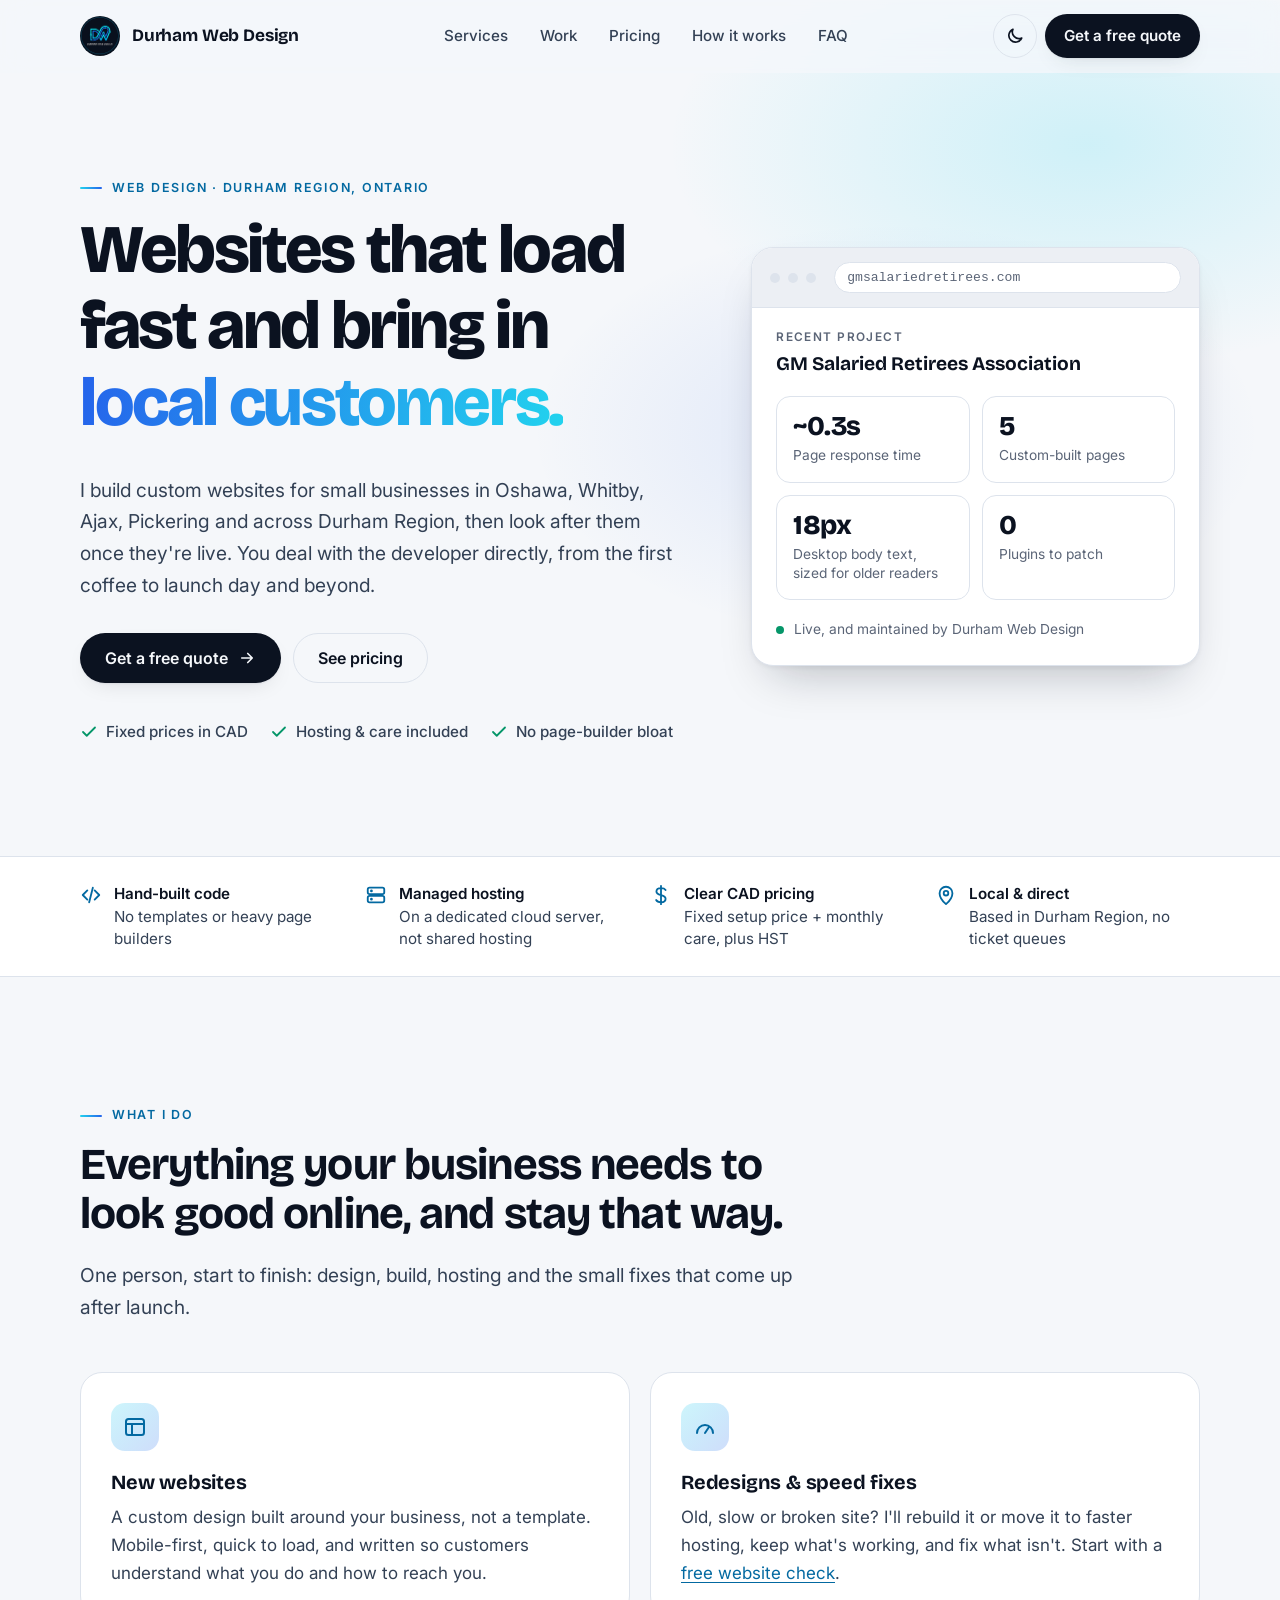
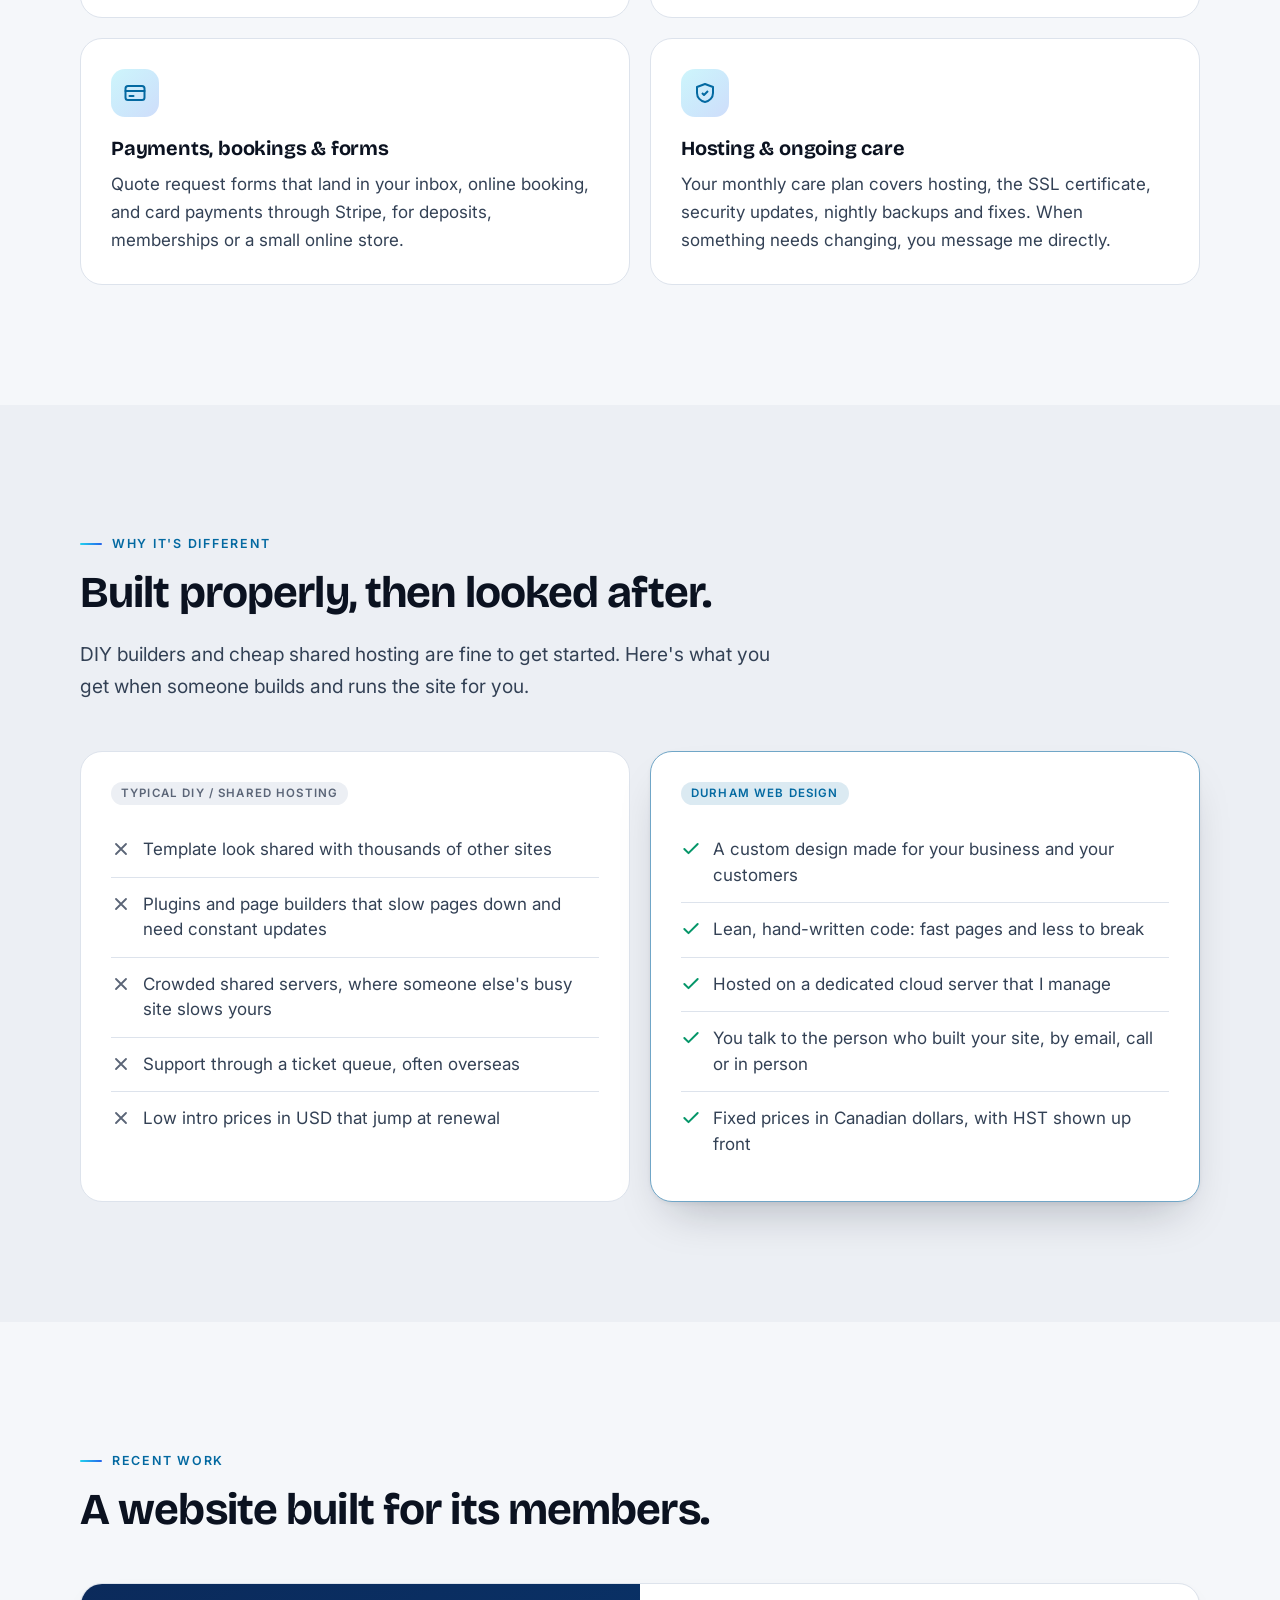
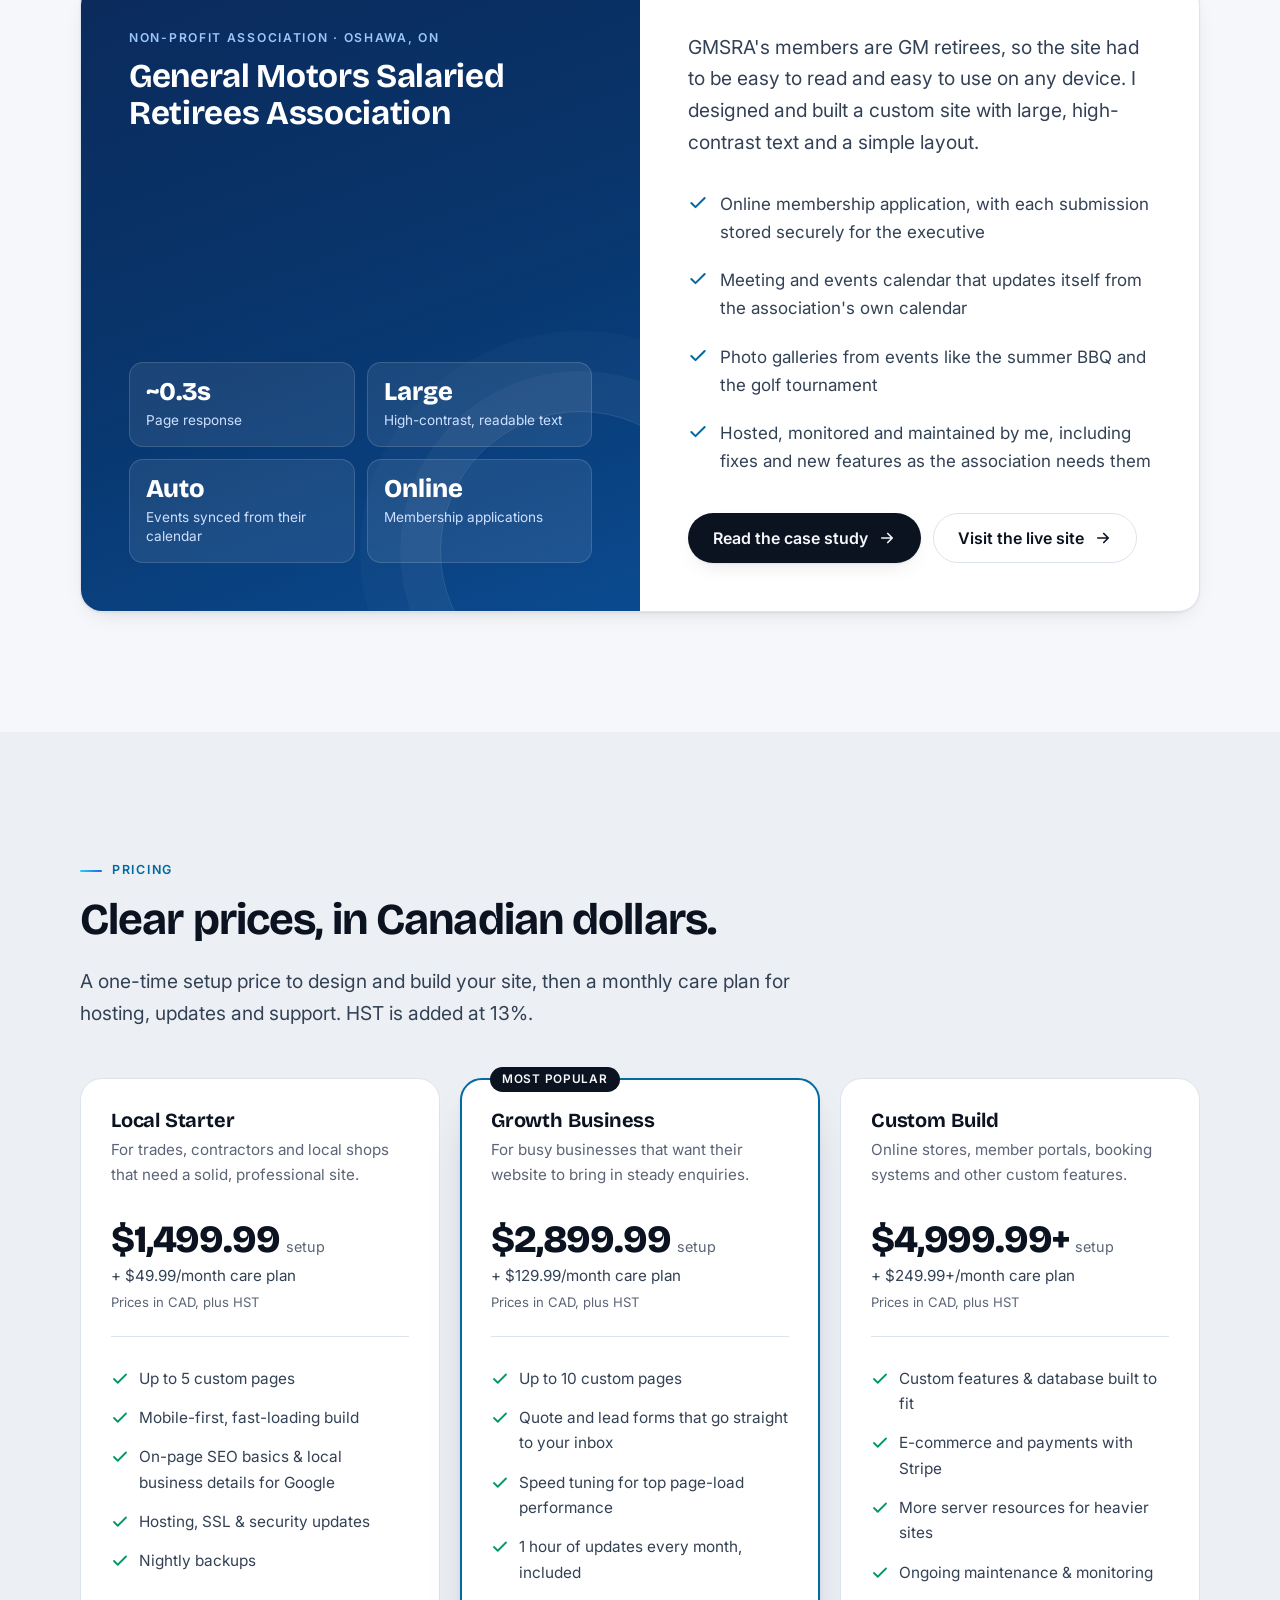
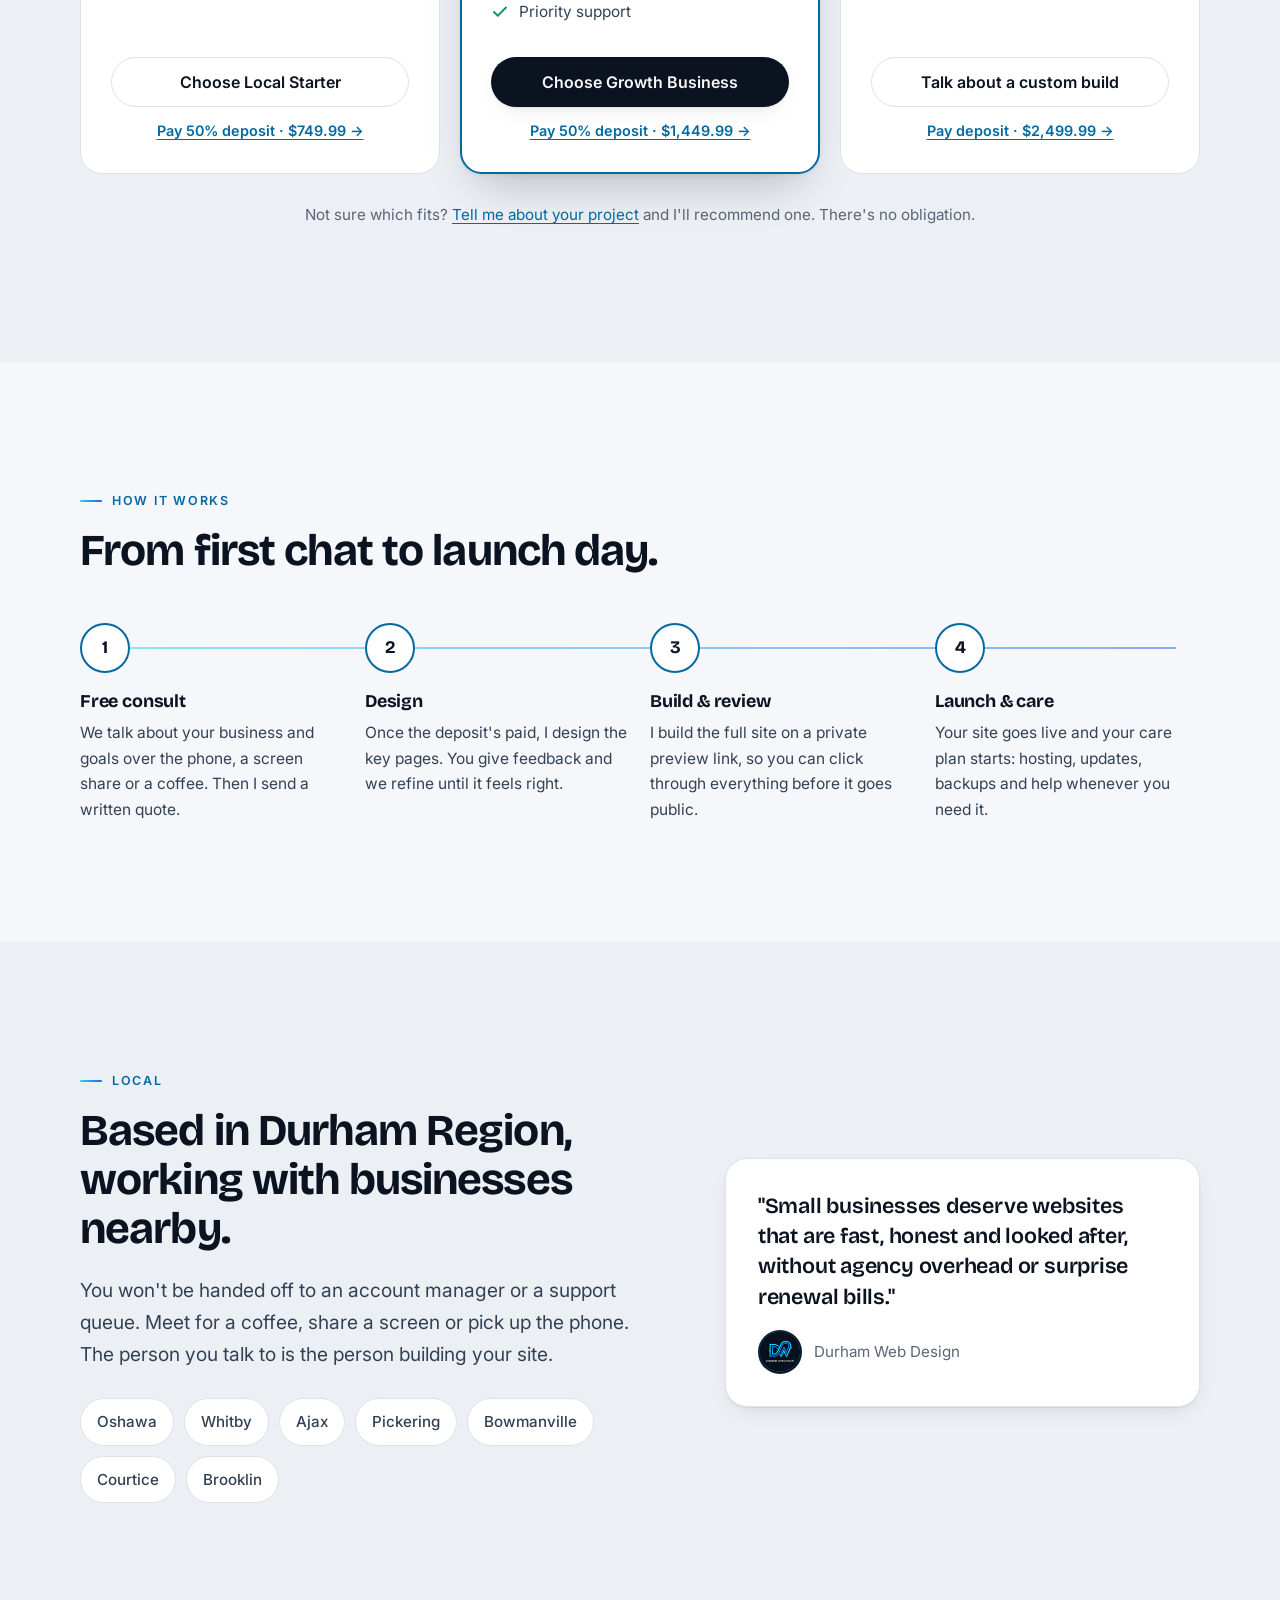
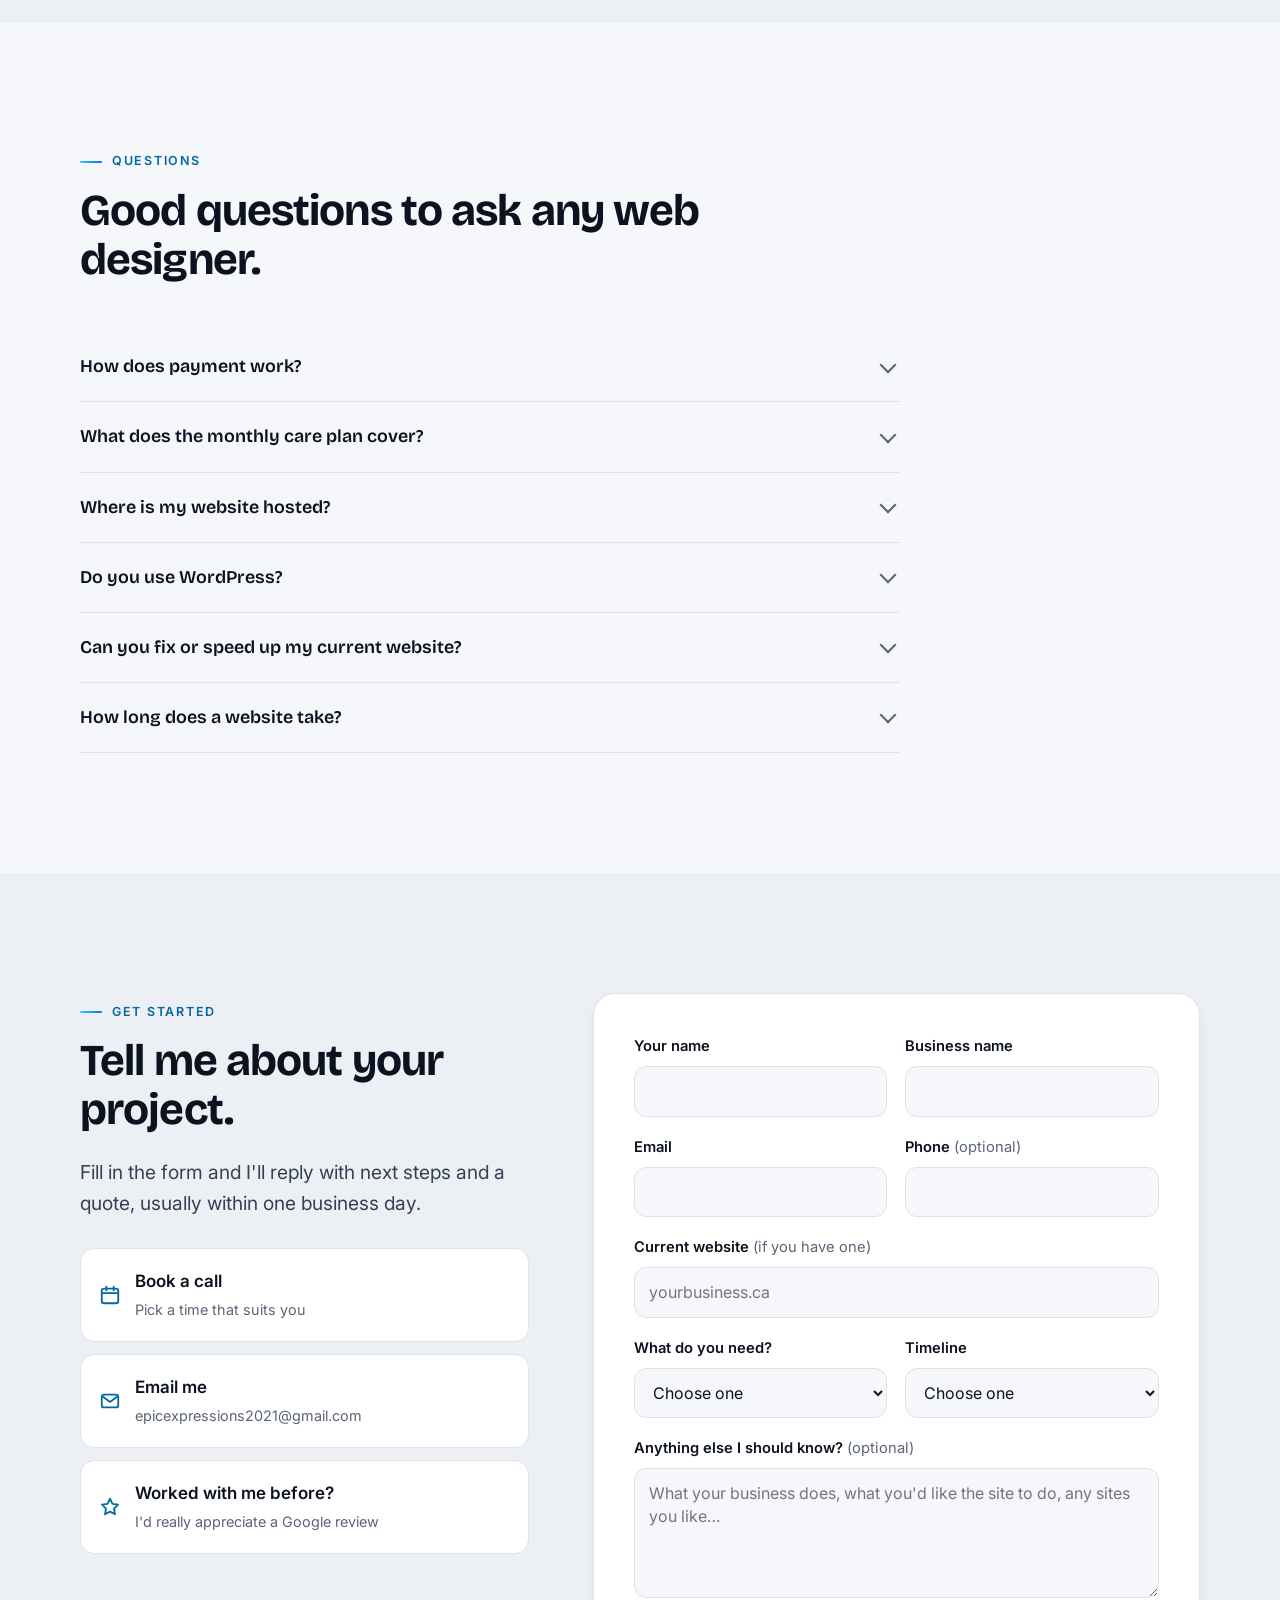
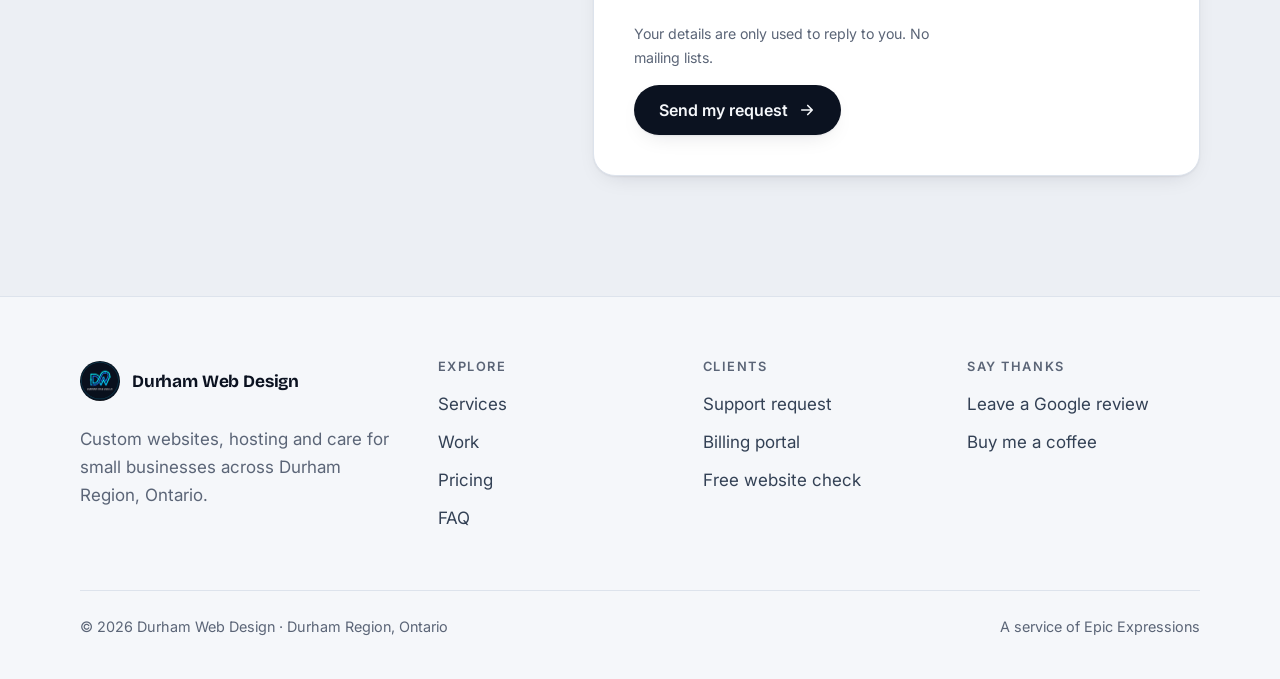
==== commit 92687d3a: "feat(site): GMSRA case study page, accessible link colour, DRAA proposal copy - New /work/gmsra/ cas" ====
--- a/index.html
+++ b/index.html
@@ -265,7 +265,10 @@
               <li><svg><use href="#i-check"/></svg>Photo galleries from events like the summer BBQ and the golf tournament</li>
               <li><svg><use href="#i-check"/></svg>Hosted, monitored and maintained by me, including fixes and new features as the association needs them</li>
             </ul>
-            <a class="btn btn-ghost" href="https://gmsalariedretirees.com" target="_blank" rel="noopener">Visit the live site <svg class="arrow" width="18" height="18"><use href="#i-arrow"/></svg></a>
+            <div class="hero-ctas">
+              <a class="btn btn-primary" href="/work/gmsra/">Read the case study <svg class="arrow" width="18" height="18"><use href="#i-arrow"/></svg></a>
+              <a class="btn btn-ghost" href="https://gmsalariedretirees.com" target="_blank" rel="noopener">Visit the live site <svg class="arrow" width="18" height="18"><use href="#i-arrow"/></svg></a>
+            </div>
           </div>
         </article>
       </div>
--- a/assets/css/site.css
+++ b/assets/css/site.css
@@ -7,8 +7,8 @@
   --ink-2: #334155;
   --muted: #5b6577;
   --line: #dde3ec;
-  --accent: #0284c7;        /* links / text accent on light (AA on white) */
-  --accent-strong: #0369a1;
+  --accent: #0369a1;        /* links / text accent on light: 5.9:1 on white, 5.5:1 on --bg (was #0284c7, 4.1:1) */
+  --accent-strong: #075985; /* link hover, 7.6:1 on white */
   --brand-a: #22d3ee;       /* logo cyan */
   --brand-b: #2563eb;       /* logo blue */
   --on-accent: #ffffff;
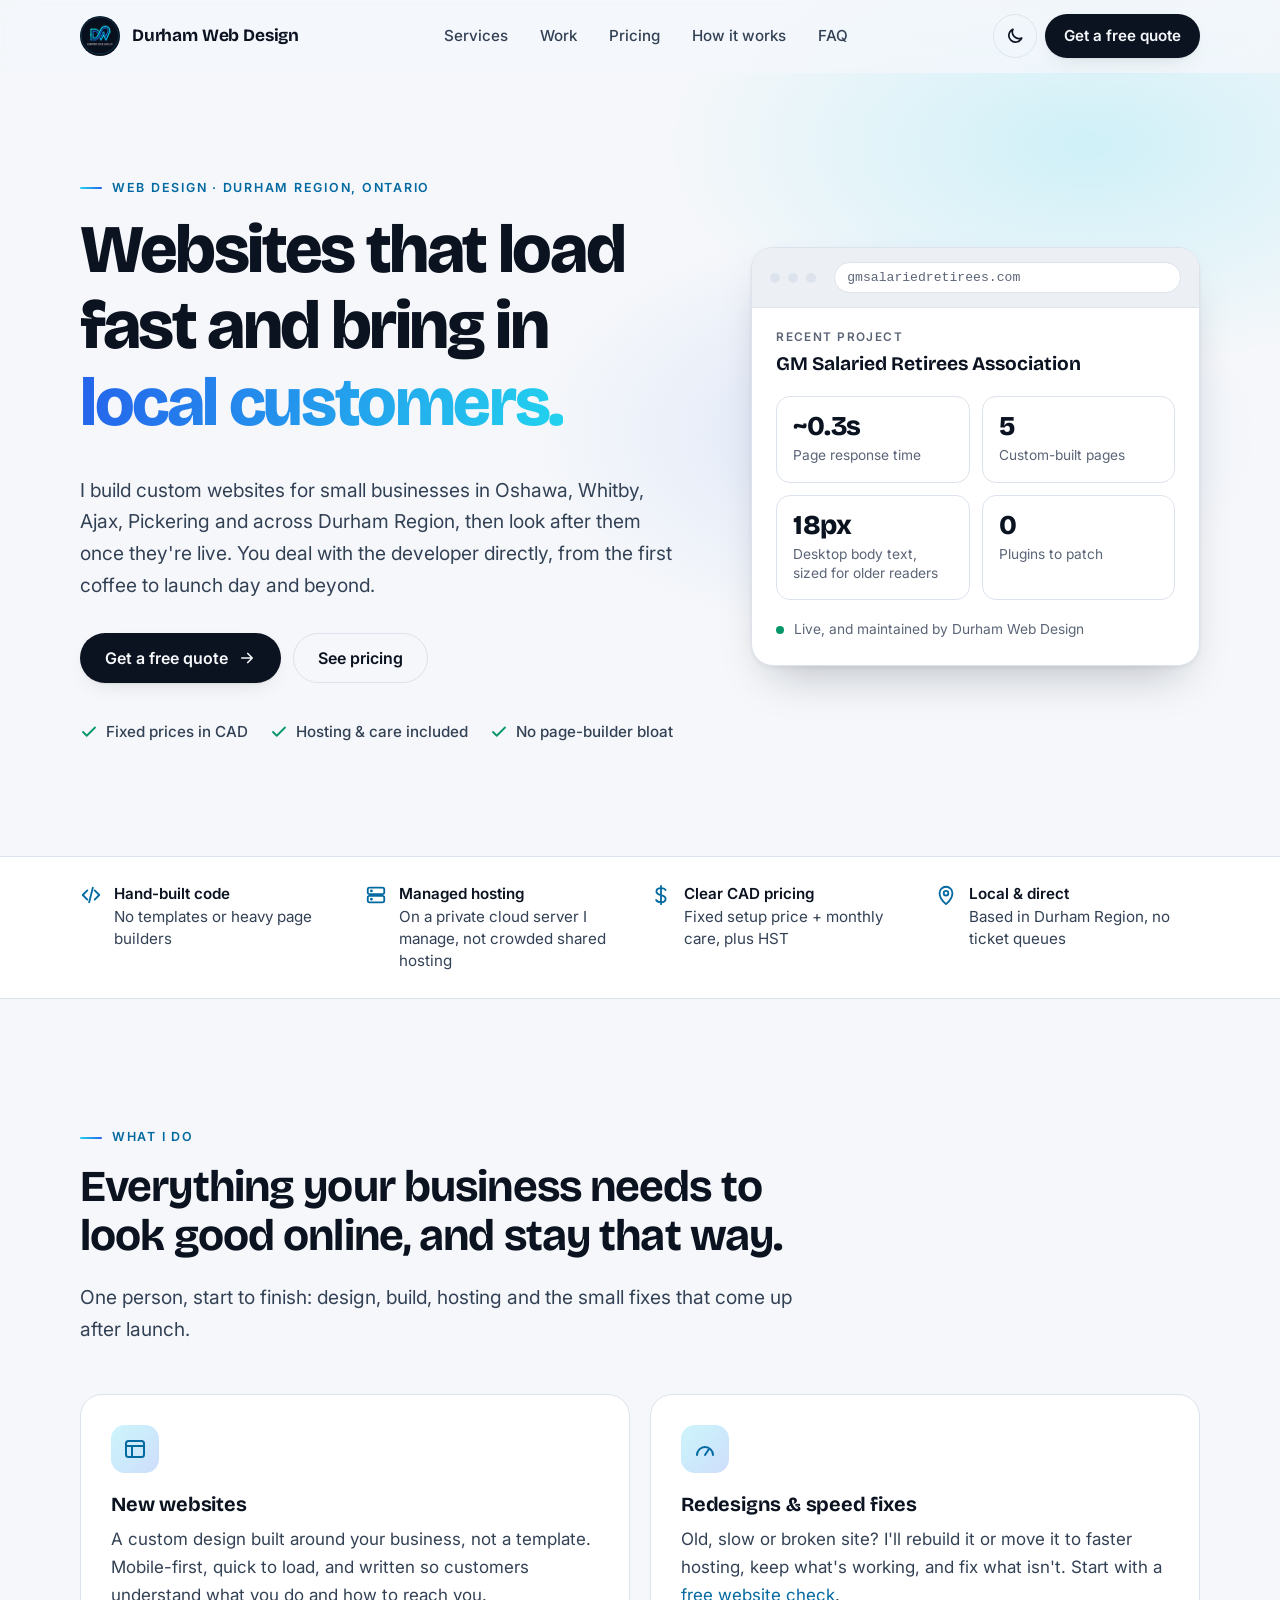
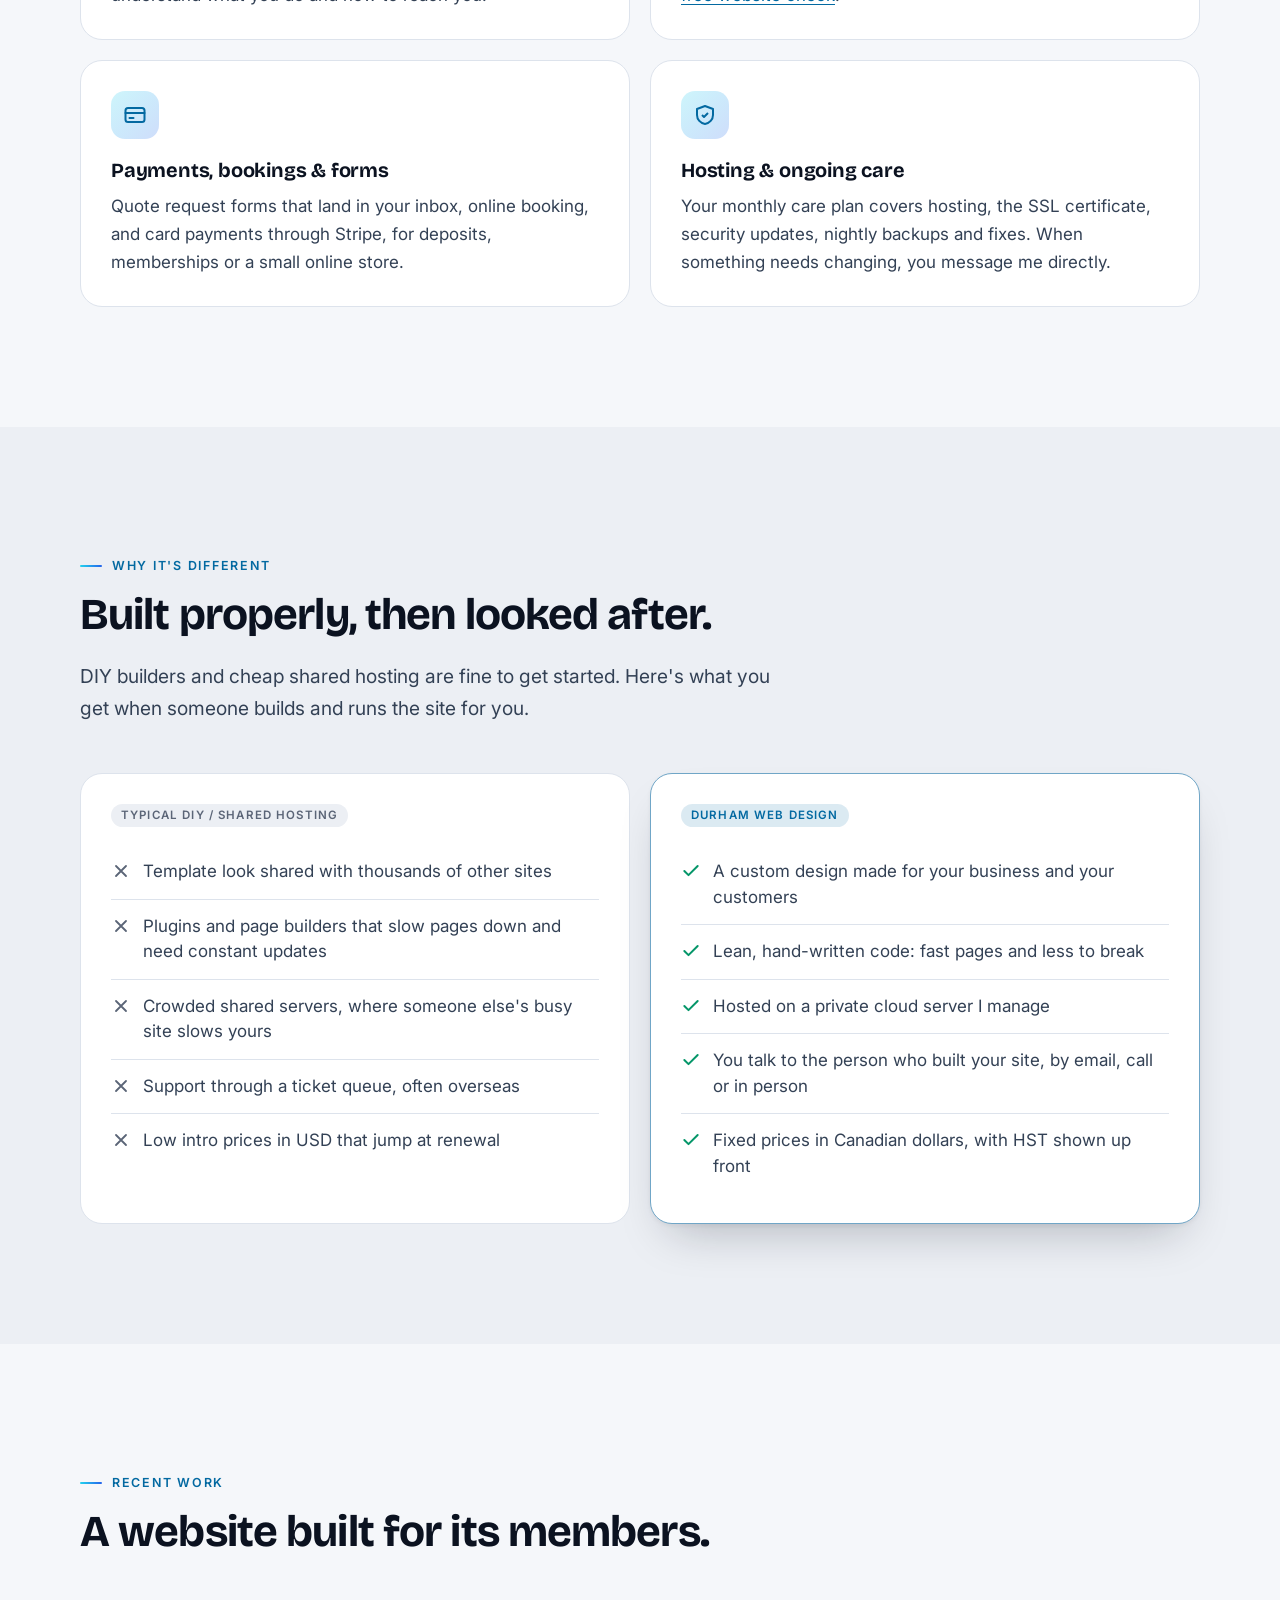
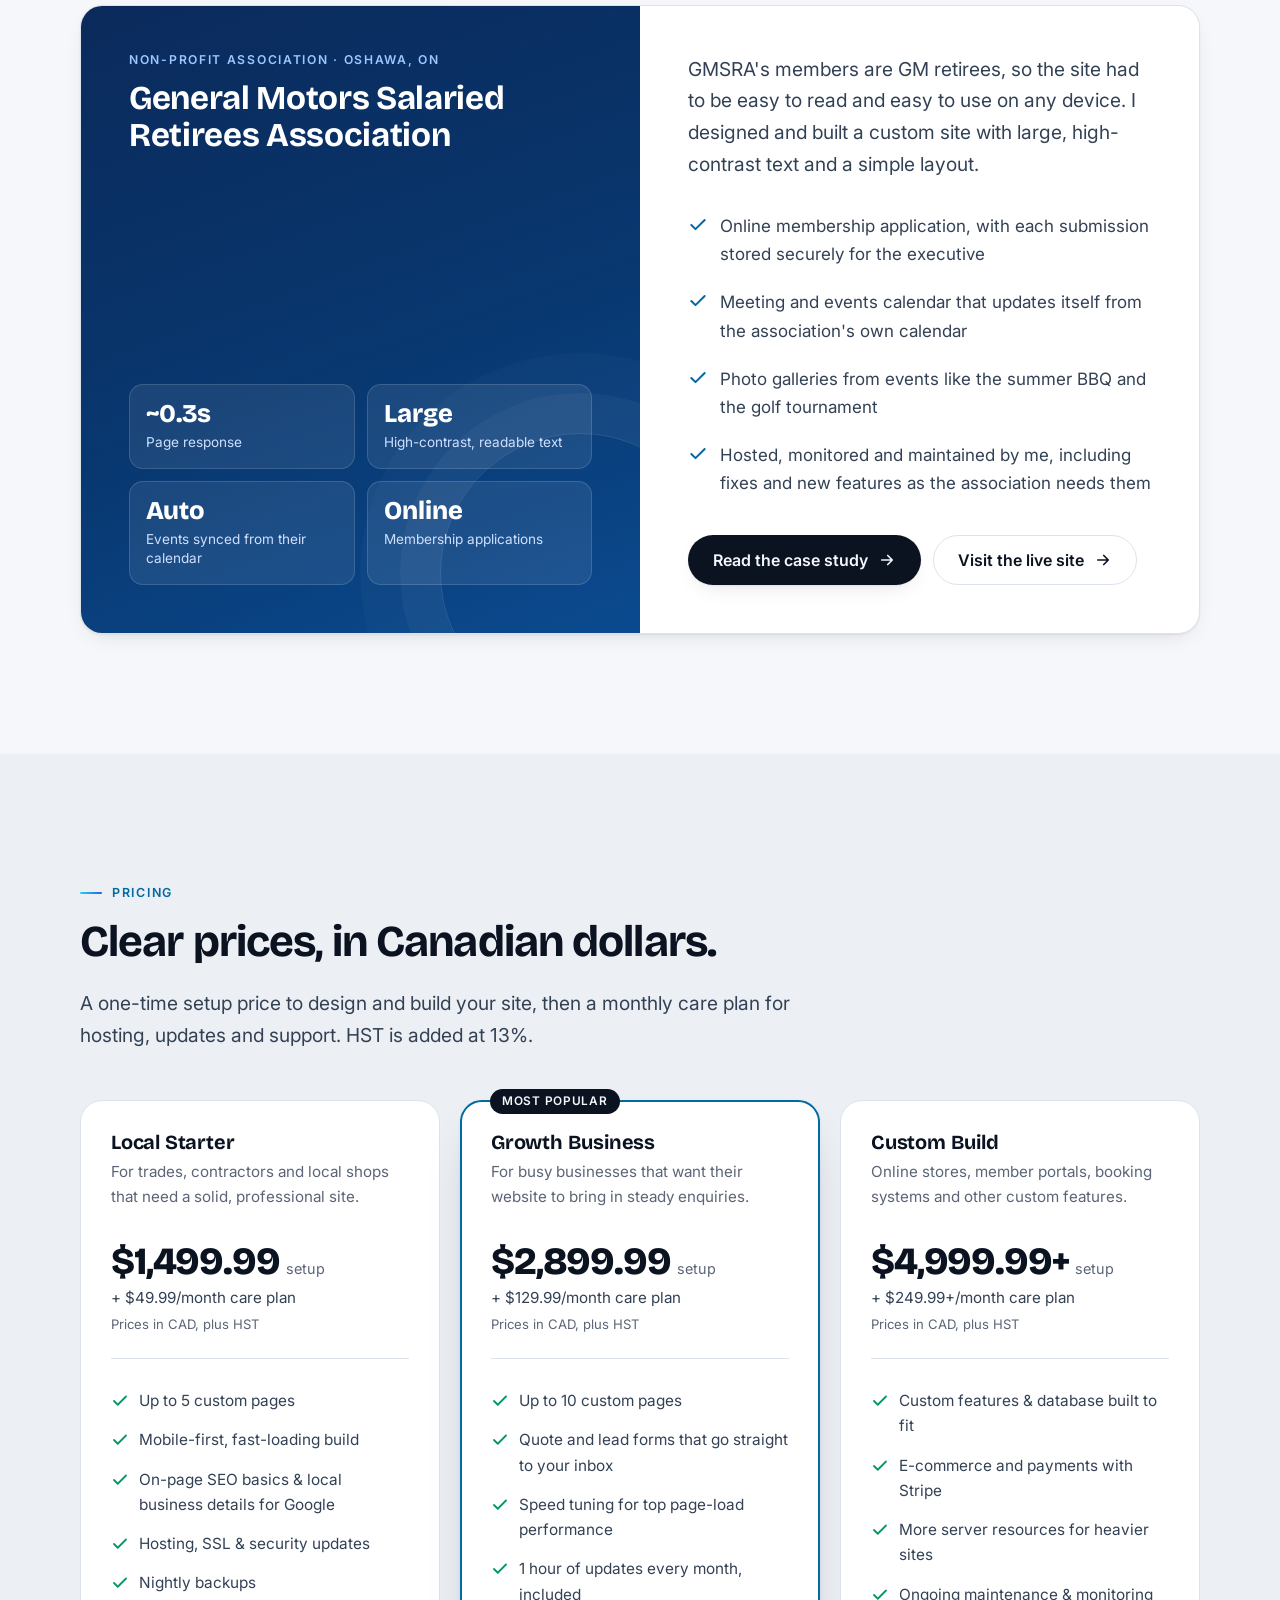
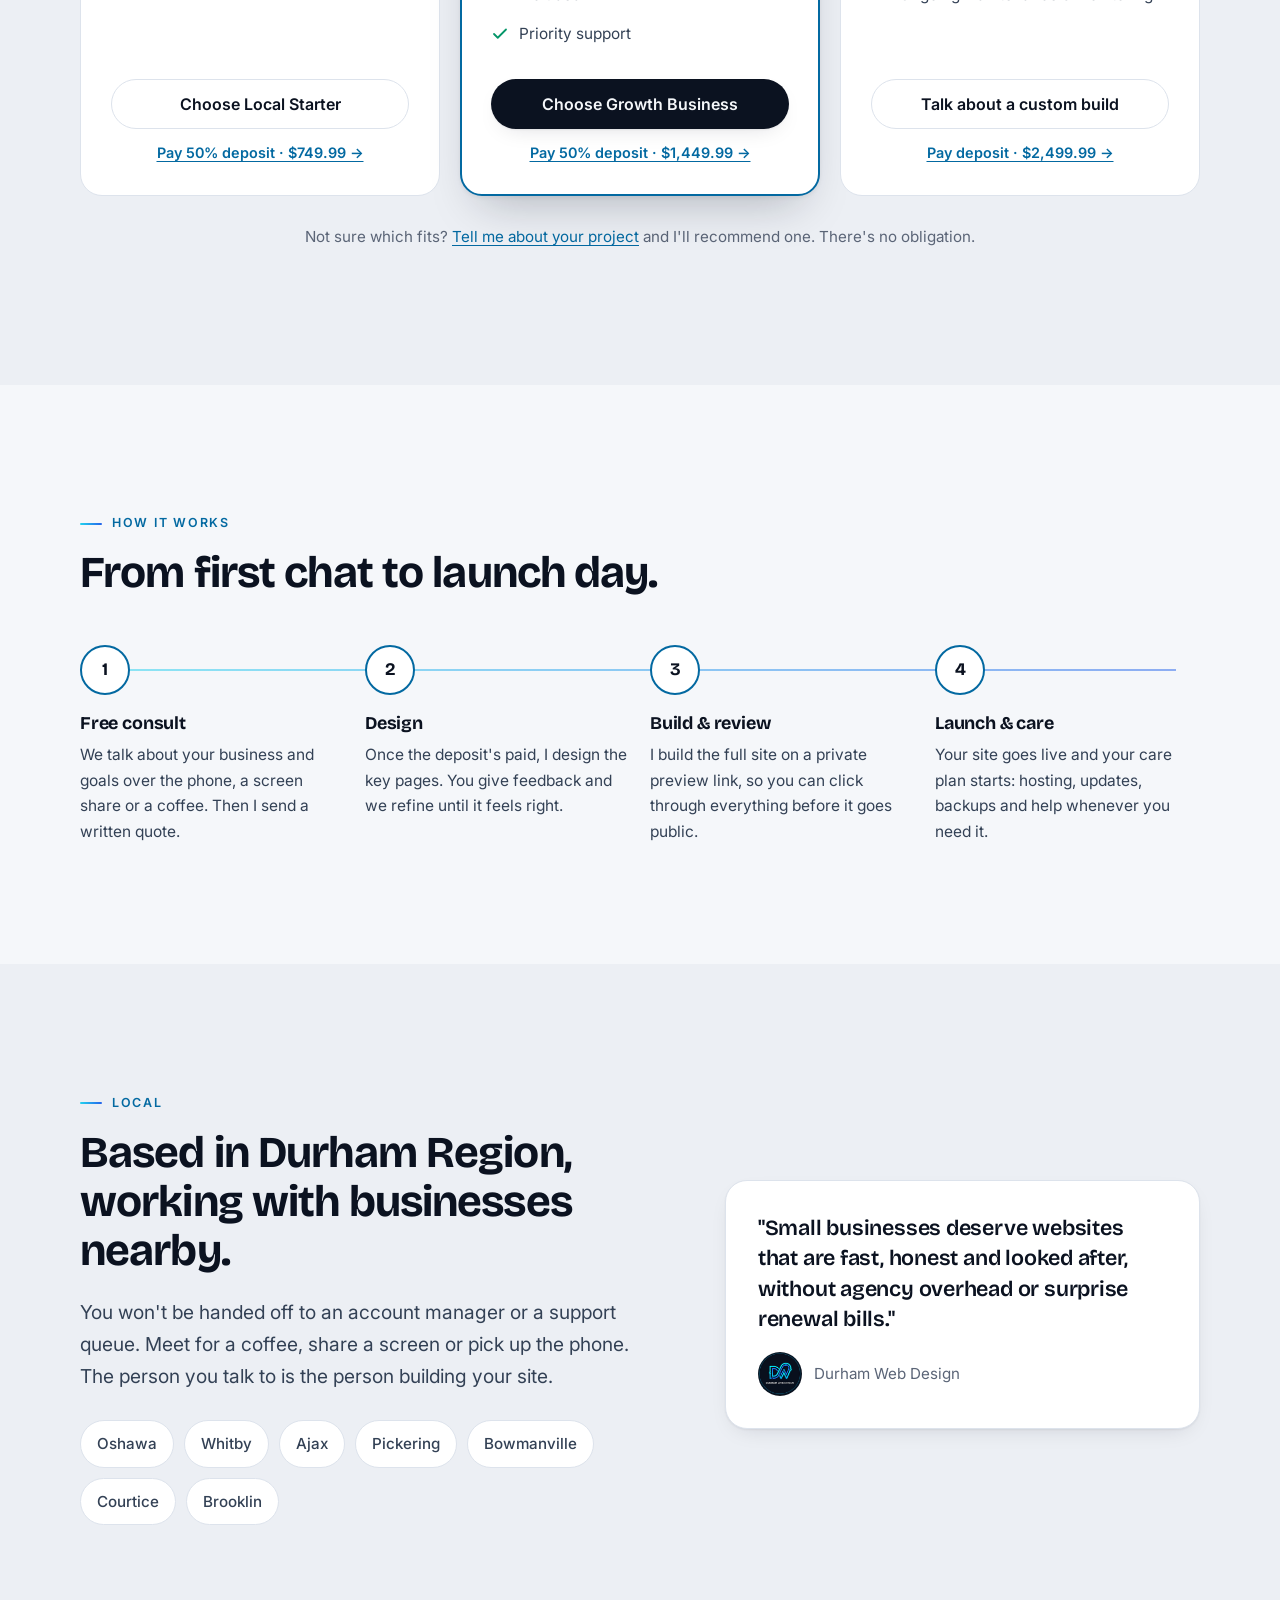
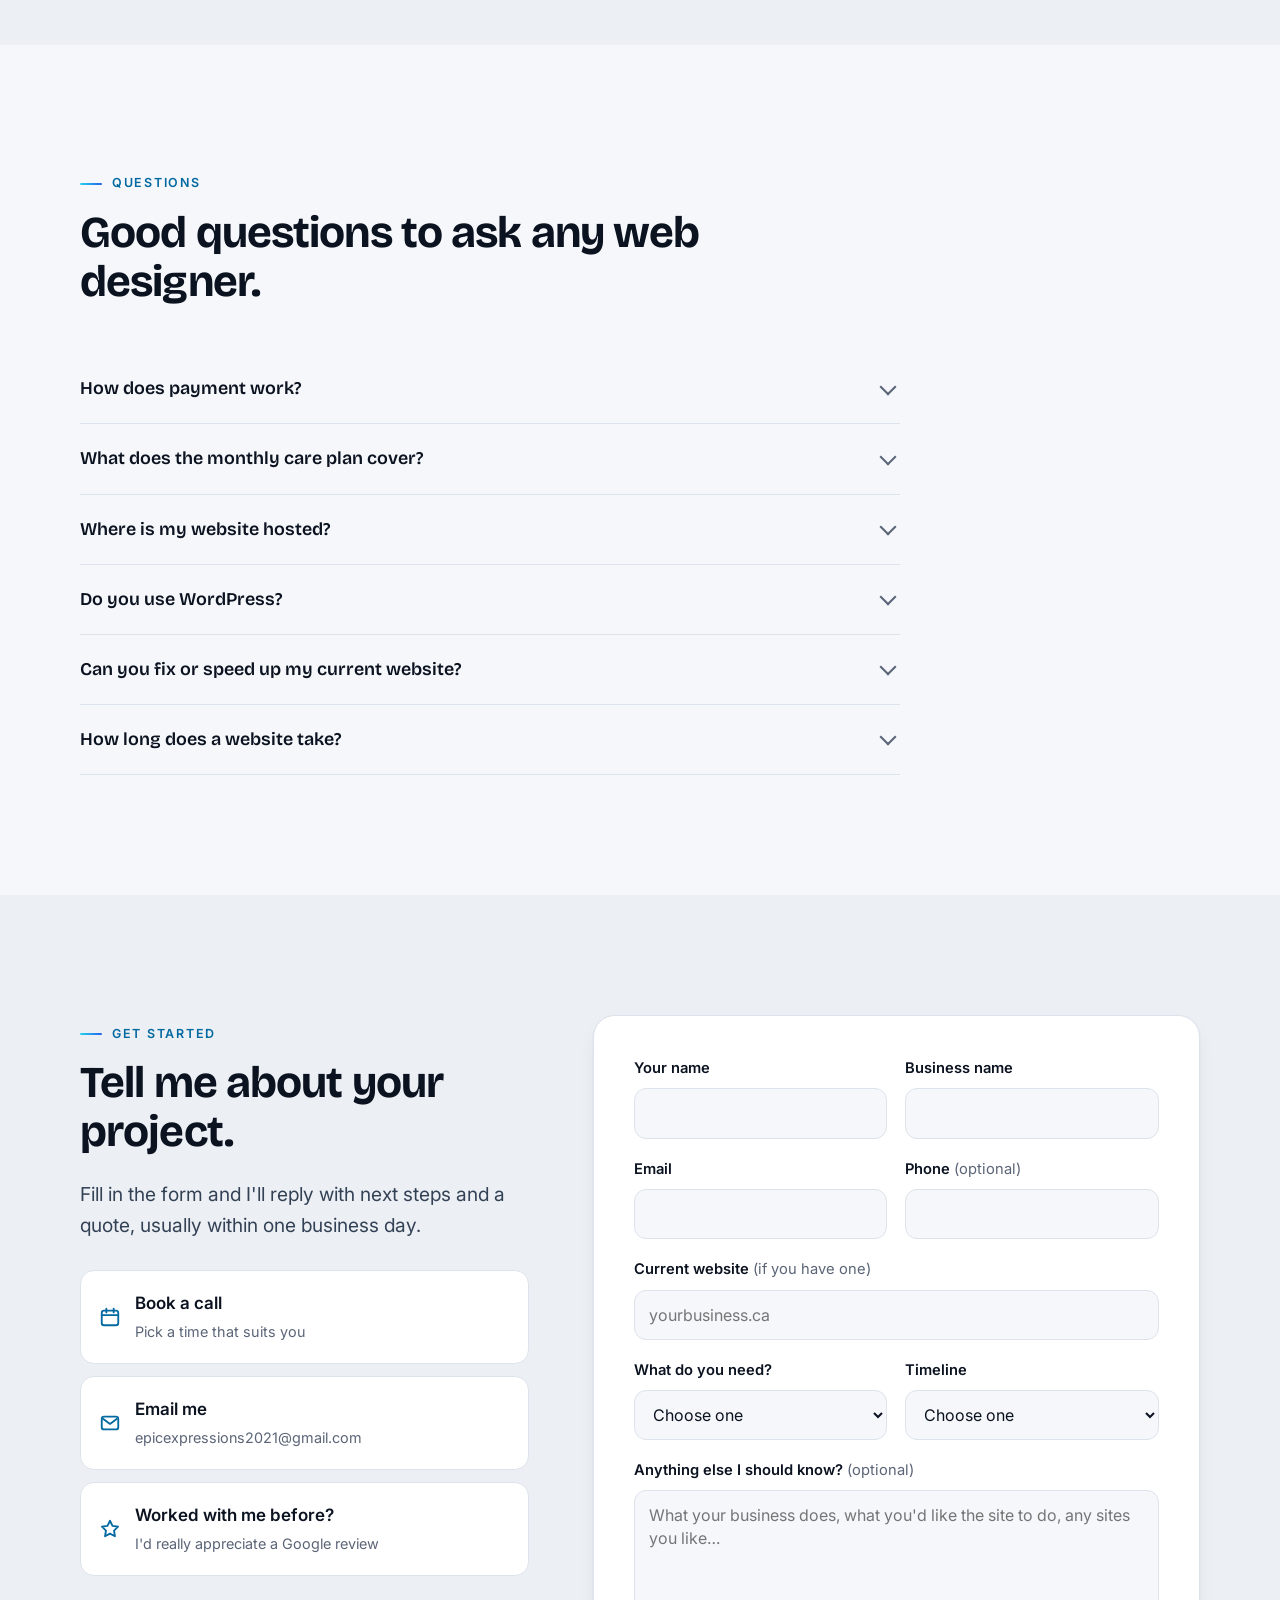
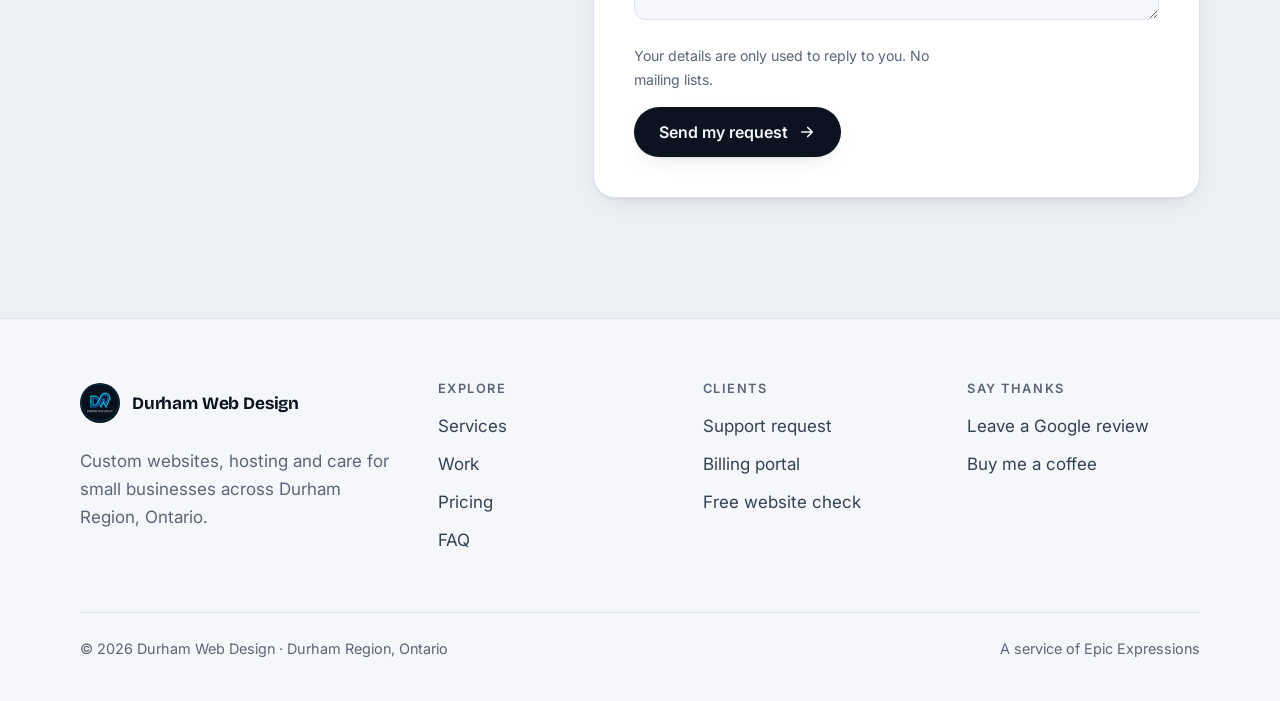
==== commit 945613ce: "fix(site): honest claims on proposal and home pages, sitemap cleanup - Proposal: no agency team, no " ====
--- a/index.html
+++ b/index.html
@@ -164,7 +164,7 @@
       <div class="wrap">
         <ul>
           <li><svg><use href="#i-code"/></svg><div><b>Hand-built code</b>No templates or heavy page builders</div></li>
-          <li><svg><use href="#i-server"/></svg><div><b>Managed hosting</b>On a dedicated cloud server, not shared hosting</div></li>
+          <li><svg><use href="#i-server"/></svg><div><b>Managed hosting</b>On a private cloud server I manage, not crowded shared hosting</div></li>
           <li><svg><use href="#i-dollar"/></svg><div><b>Clear CAD pricing</b>Fixed setup price + monthly care, plus HST</div></li>
           <li><svg><use href="#i-pin"/></svg><div><b>Local &amp; direct</b>Based in Durham Region, no ticket queues</div></li>
         </ul>
@@ -228,7 +228,7 @@
             <ul>
               <li><svg><use href="#i-check"/></svg>A custom design made for your business and your customers</li>
               <li><svg><use href="#i-check"/></svg>Lean, hand-written code: fast pages and less to break</li>
-              <li><svg><use href="#i-check"/></svg>Hosted on a dedicated cloud server that I manage</li>
+              <li><svg><use href="#i-check"/></svg>Hosted on a private cloud server I manage</li>
               <li><svg><use href="#i-check"/></svg>You talk to the person who built your site, by email, call or in person</li>
               <li><svg><use href="#i-check"/></svg>Fixed prices in Canadian dollars, with HST shown up front</li>
             </ul>
@@ -402,7 +402,7 @@
           </details>
           <details>
             <summary>Where is my website hosted?</summary>
-            <p>On a dedicated cloud server, provided by Hetzner and managed by me. It isn't a crowded shared hosting plan. It's located in Virginia, USA, with a fast connection to Ontario. If your business needs data stored in Canada, tell me and we'll plan for it.</p>
+            <p>On a private cloud server, provided by Hetzner and managed by me. It isn't a crowded shared hosting plan. It's located in Virginia, USA, with a fast connection to Ontario. If your business needs data stored in Canada, tell me and we'll plan for it.</p>
           </details>
           <details>
             <summary>Do you use WordPress?</summary>
